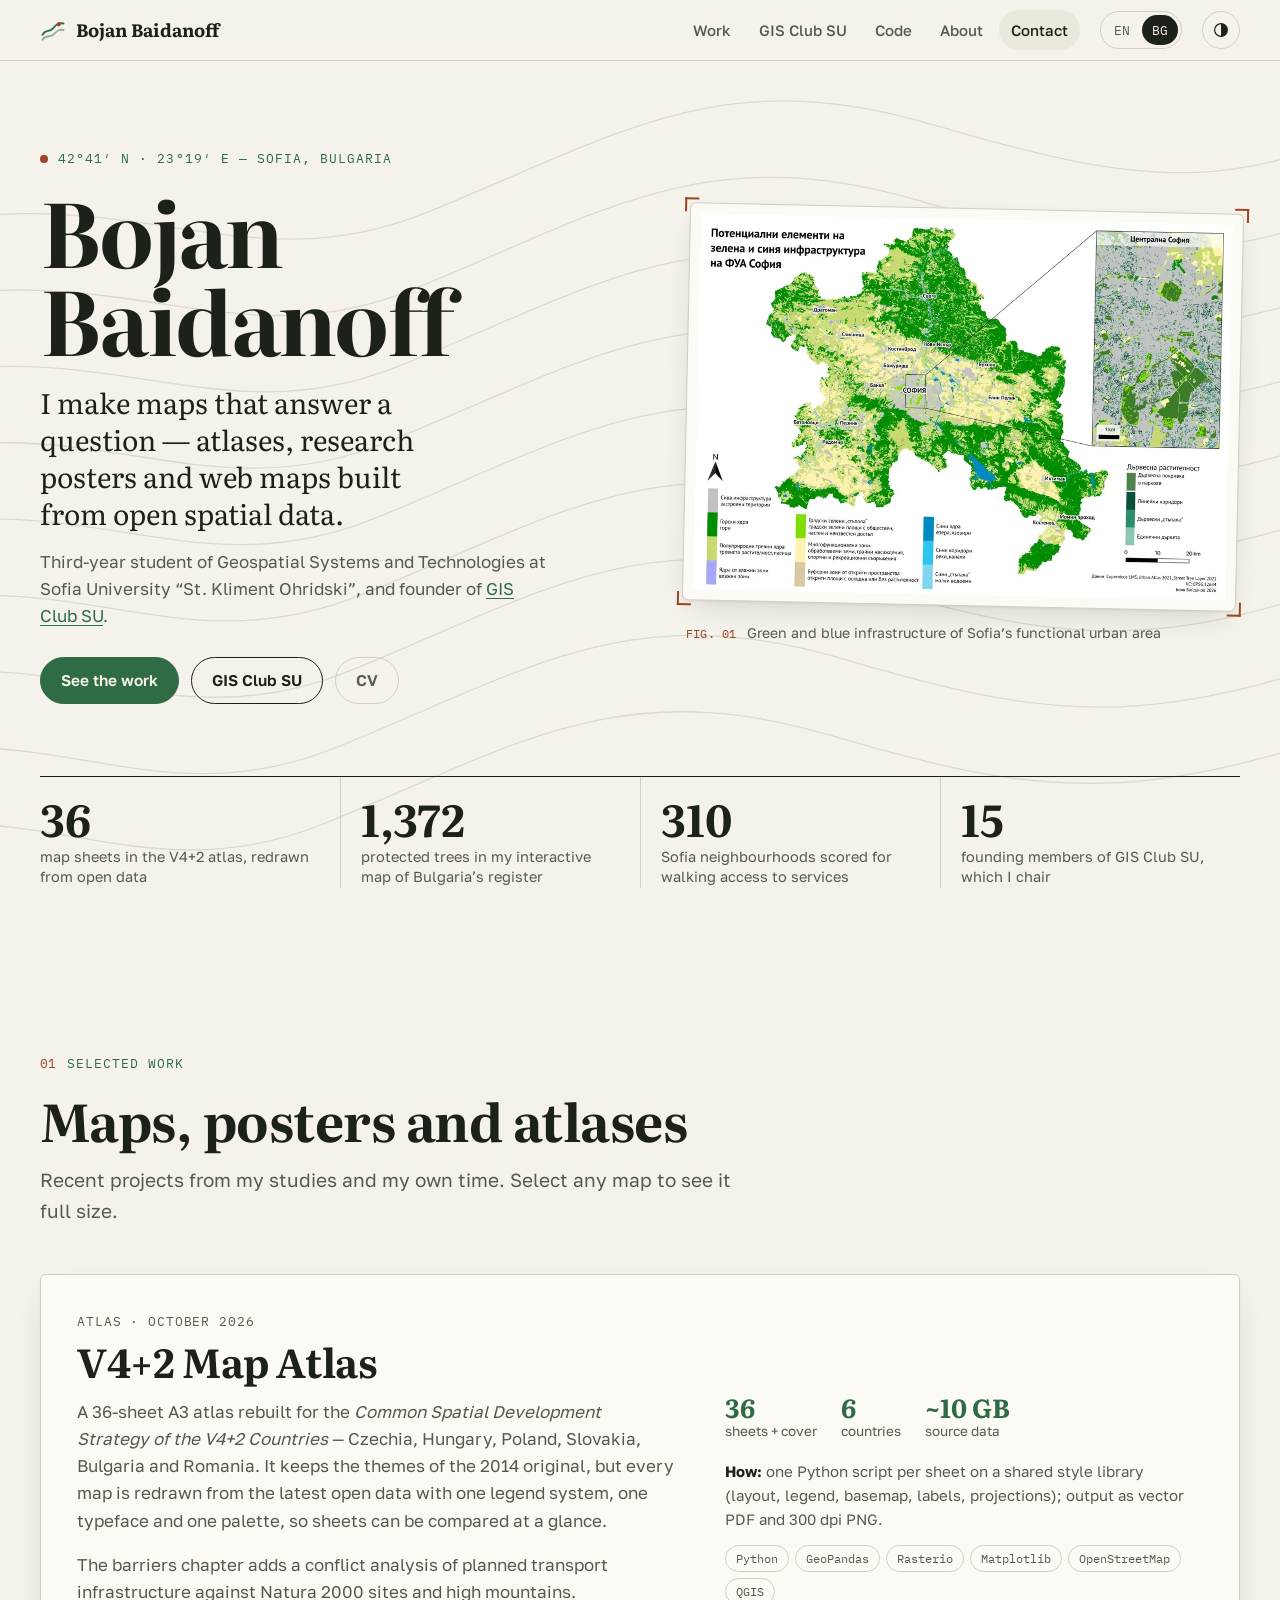
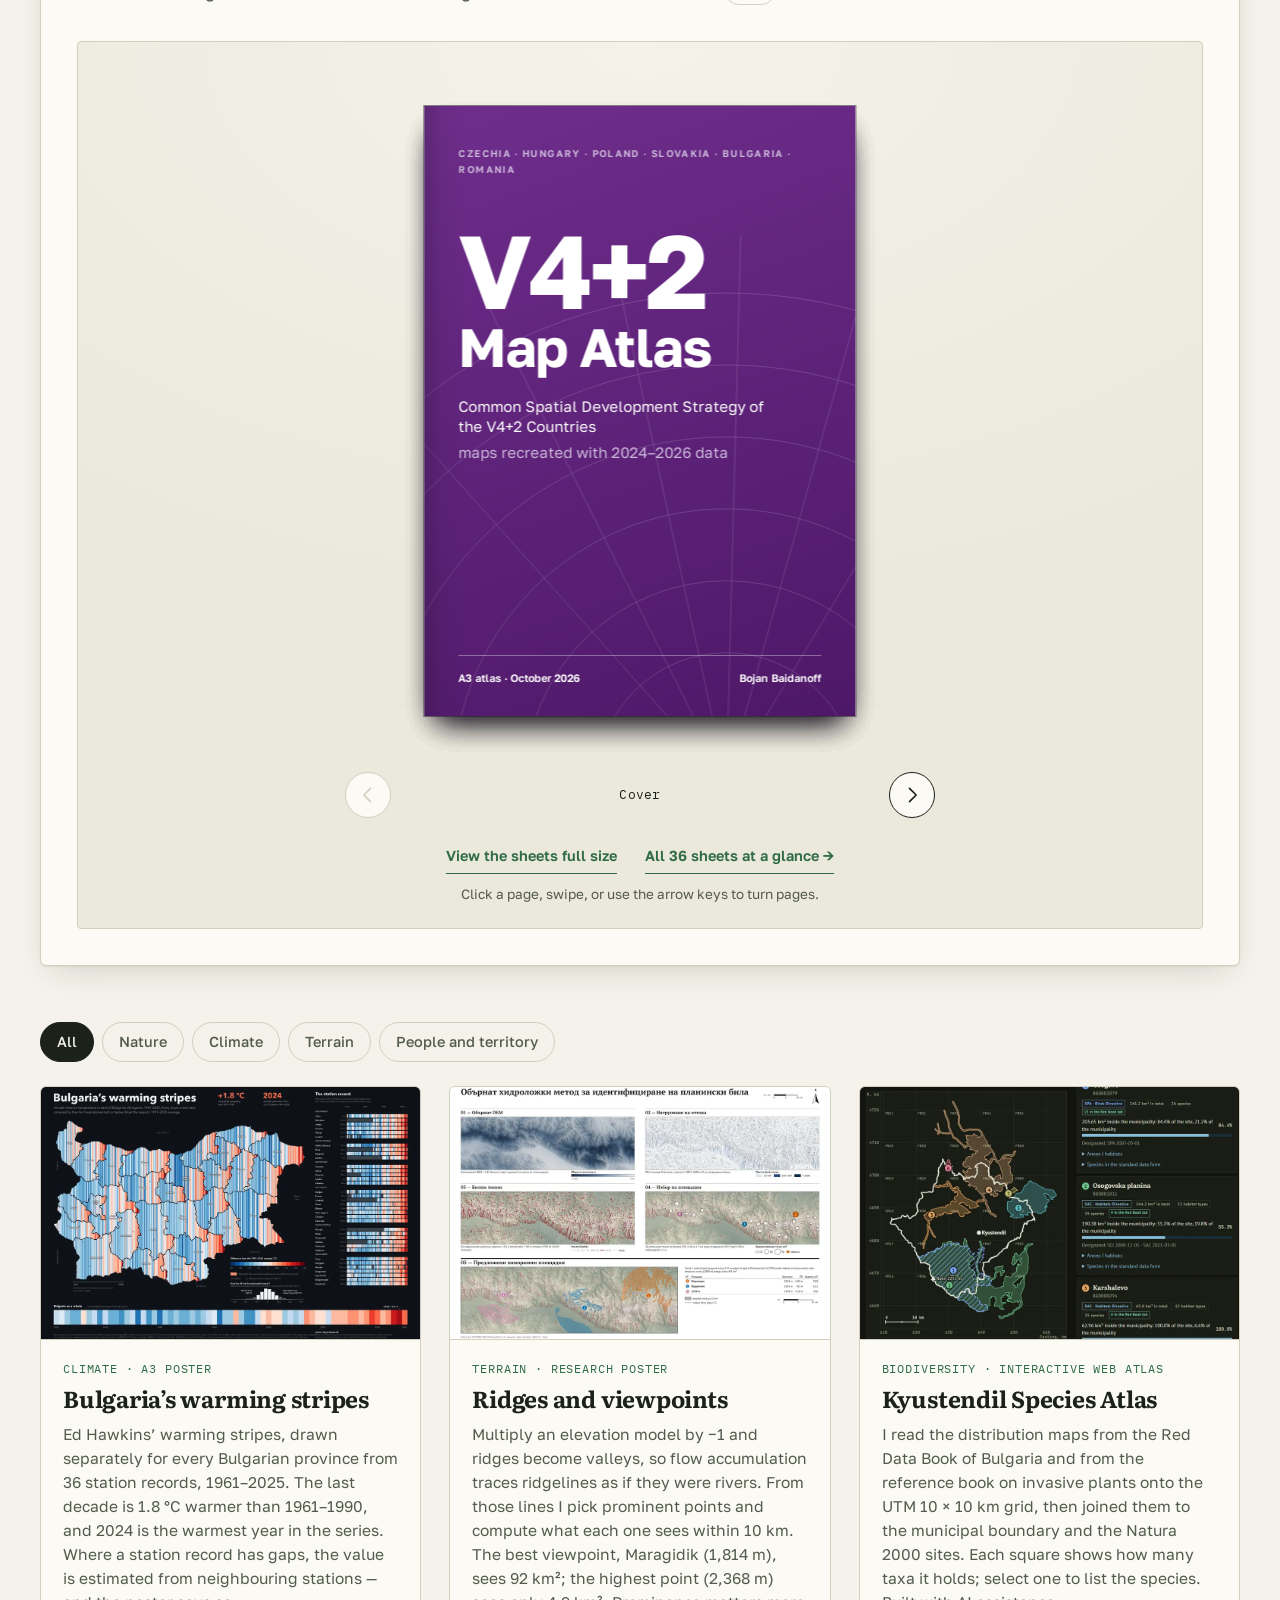
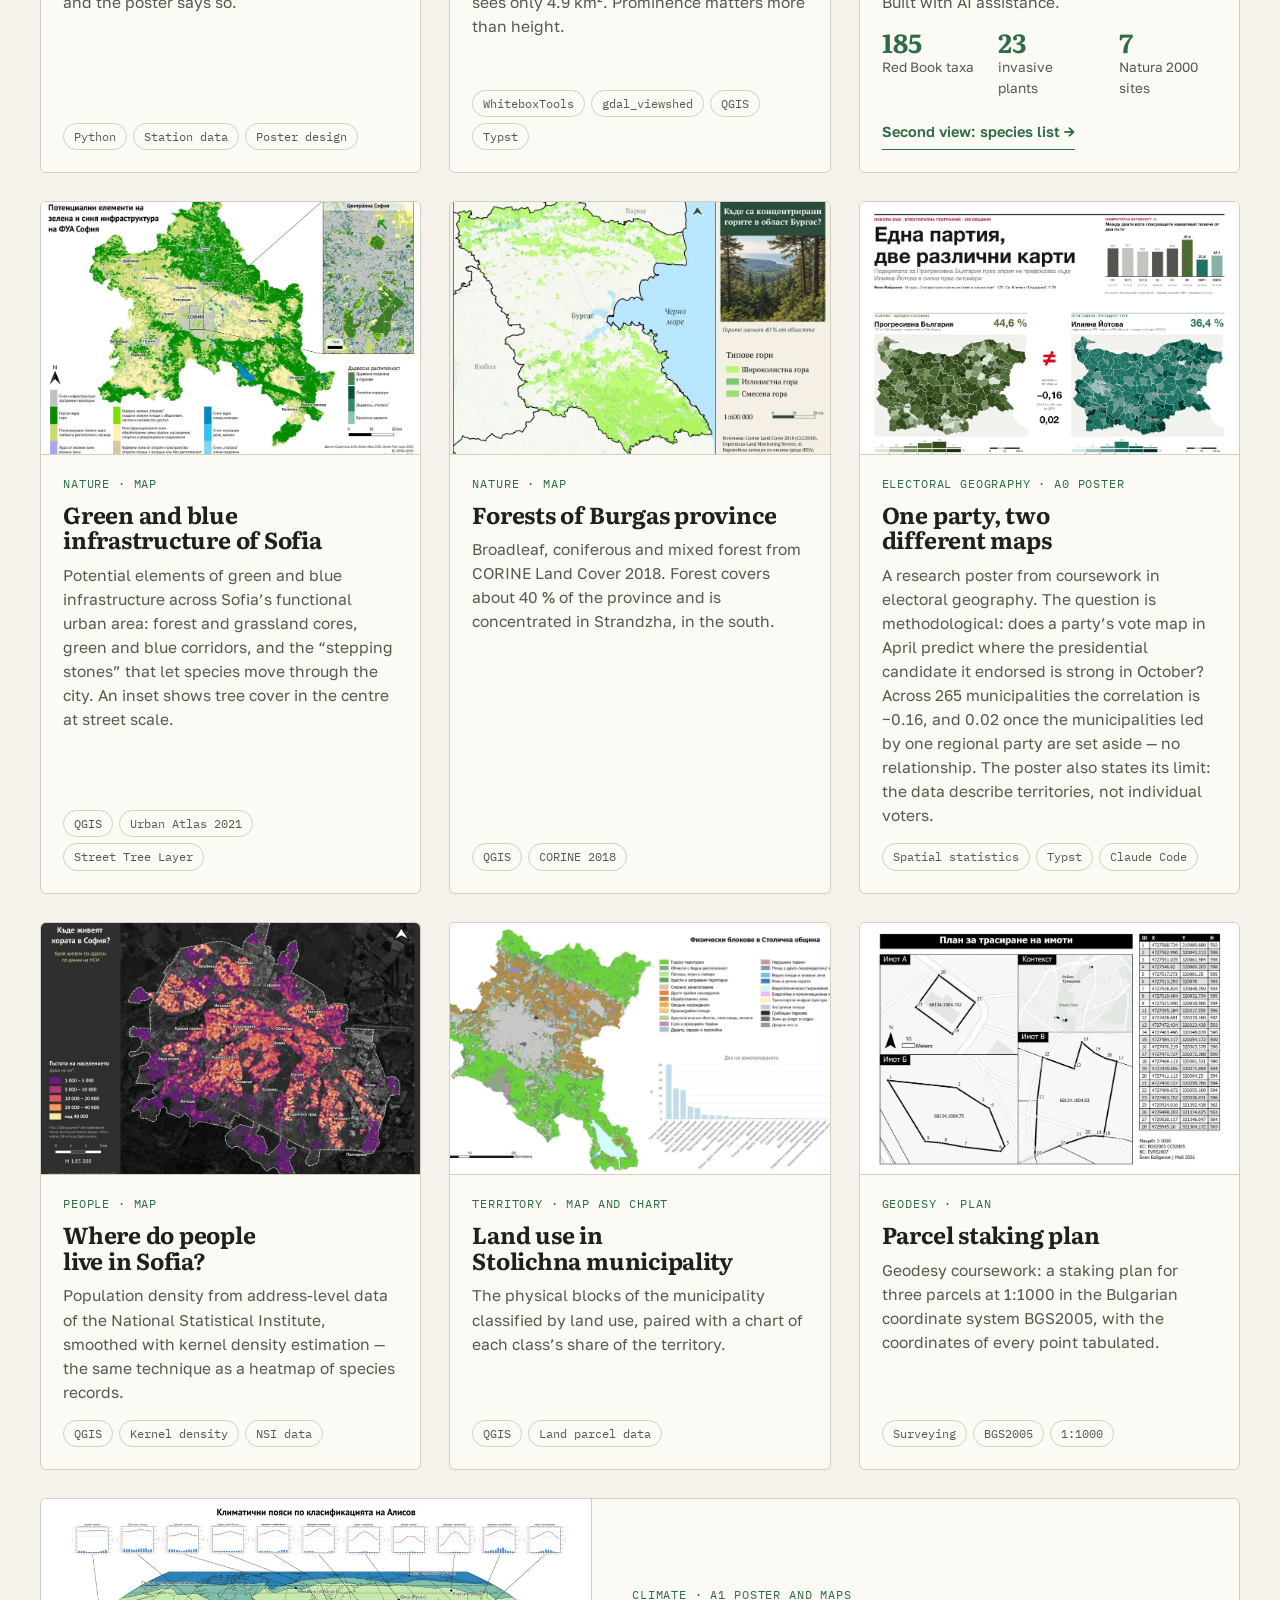
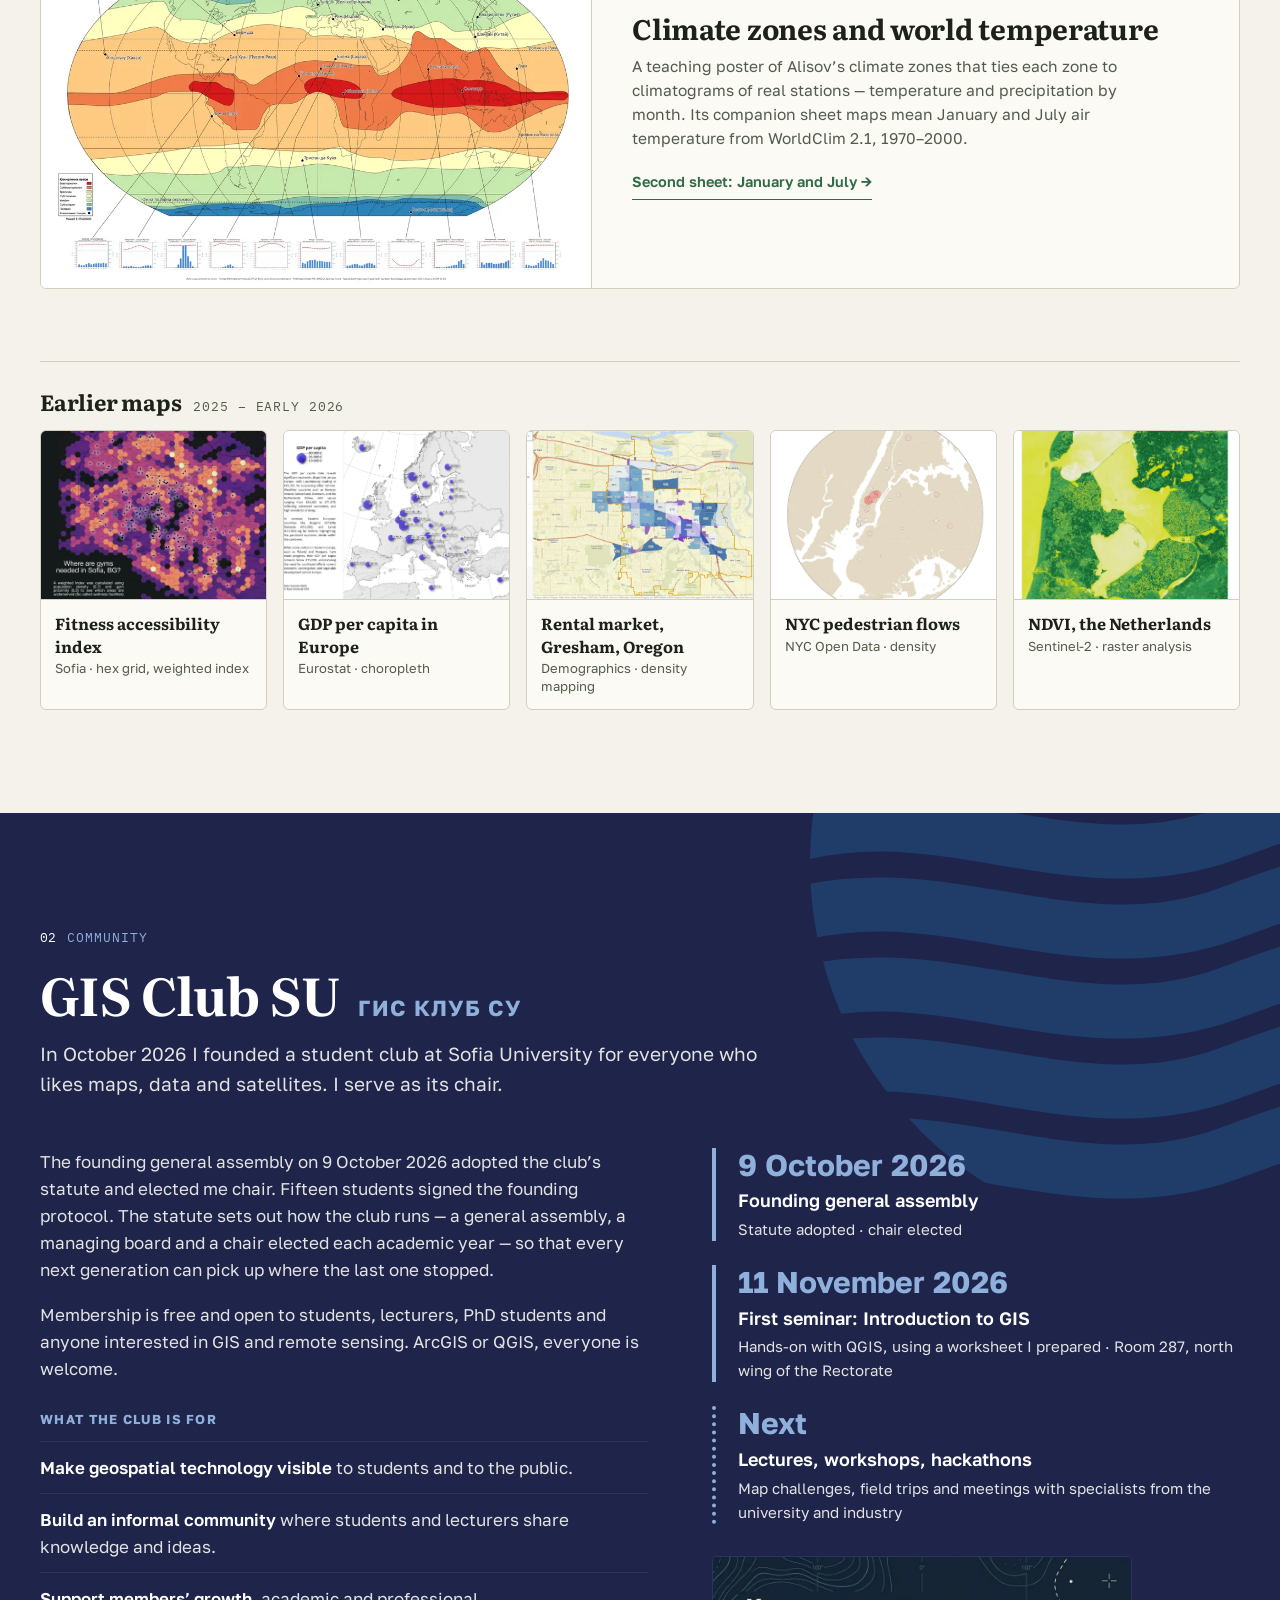
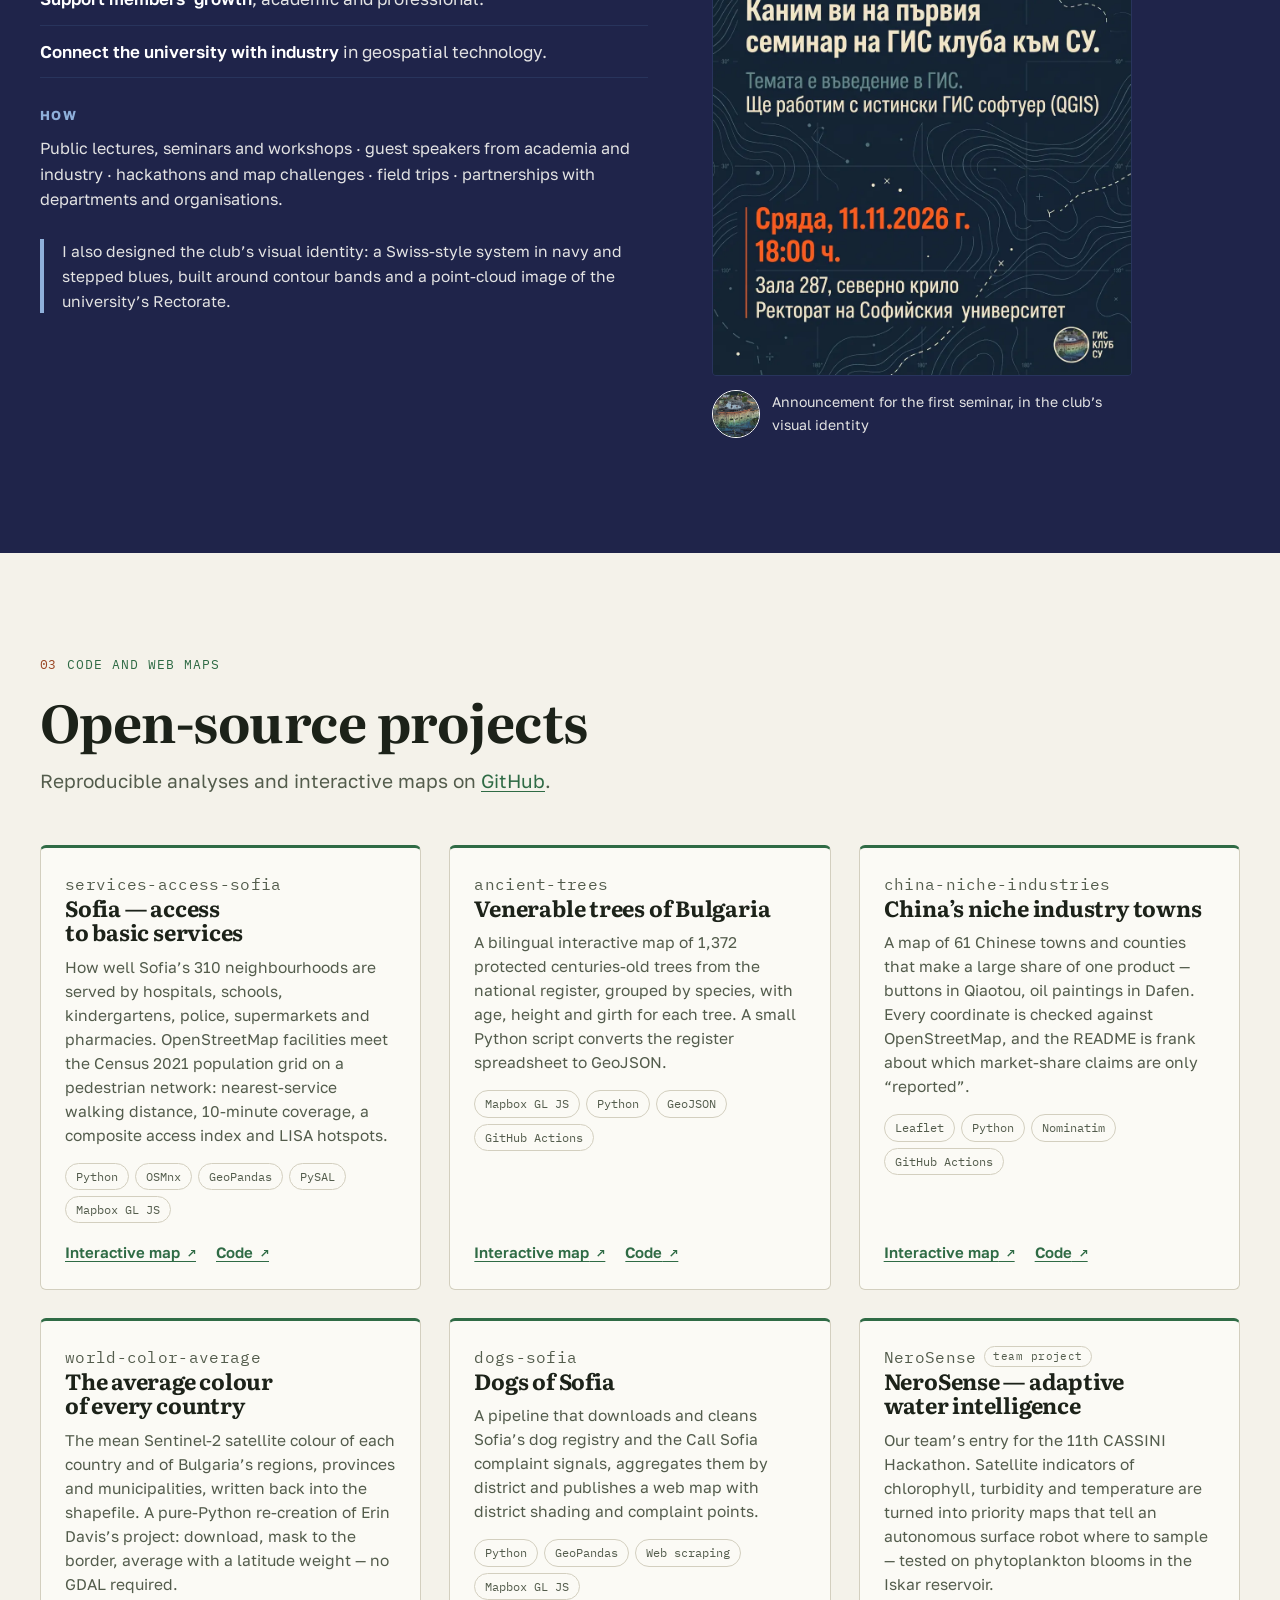
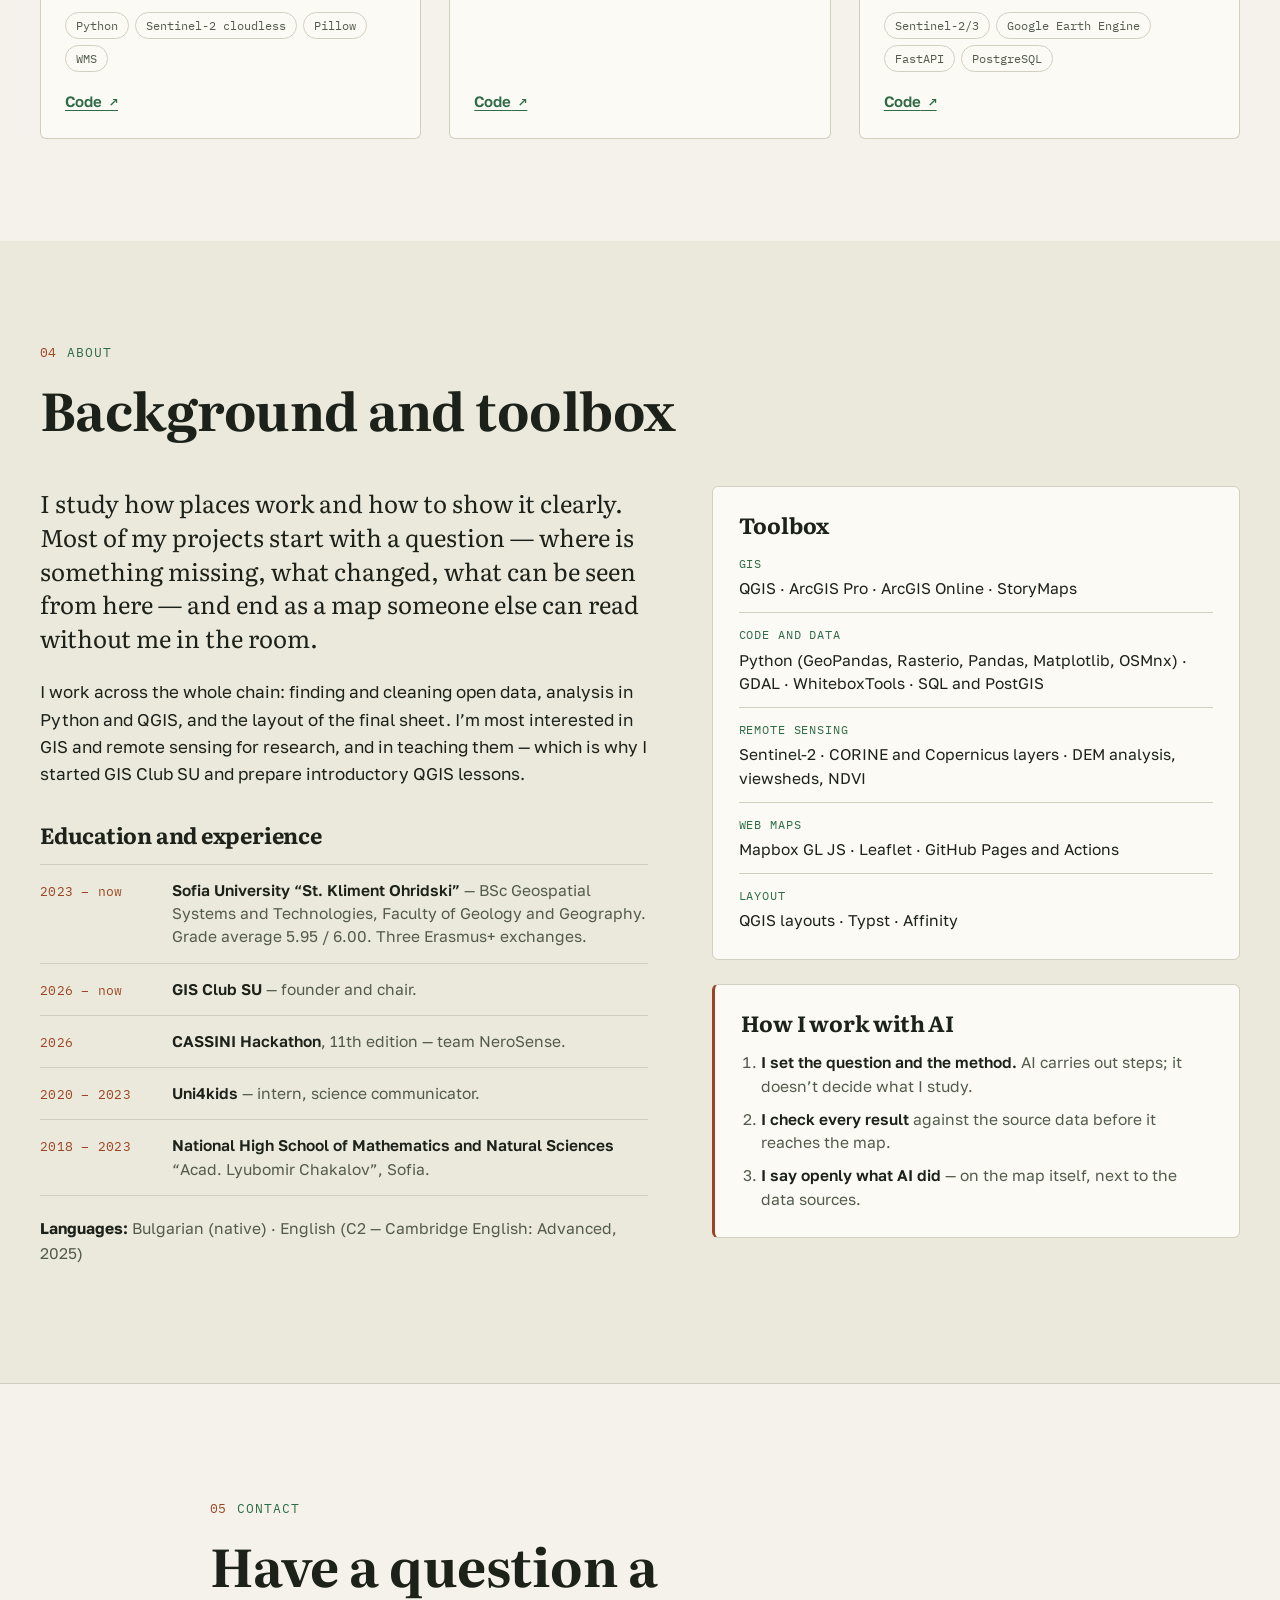
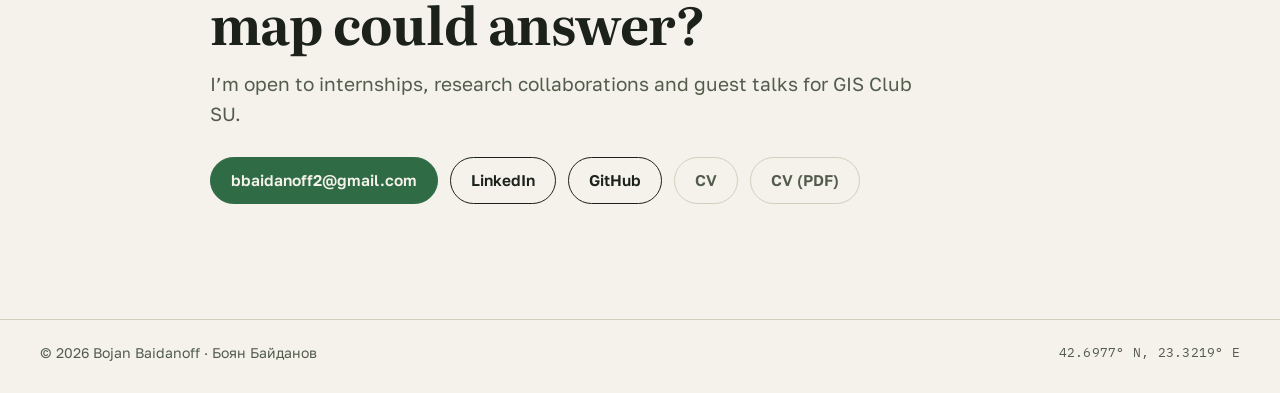
==== bg/index.html @ 4802d94d "Build the site from markdown and add a language toggle All the text of the site and the CV now lives" ====
<!doctype html>
<html lang="bg">
<head>
<meta charset="utf-8">
<meta name="viewport" content="width=device-width, initial-scale=1">
<!-- Generated by build.py from content/bg.md. Edit that file, then run: python3 build.py -->
<title>Bojan Baidanoff — GIS, cartography and spatial analysis</title>
<meta name="description" content="Portfolio of Bojan Baidanoff, Geospatial Systems and Technologies student at Sofia University and founder of GIS Club SU: map atlases, climate and terrain posters, biodiversity web atlases and open-source spatial analysis.">
<meta name="author" content="Bojan Baidanoff">
<link rel="canonical" href="https://bbaid.github.io/bg/">
<link rel="alternate" hreflang="en" href="https://bbaid.github.io/">
<link rel="alternate" hreflang="bg" href="https://bbaid.github.io/bg/">
<meta property="og:type" content="website">
<meta property="og:url" content="https://bbaid.github.io/bg/">
<meta property="og:title" content="Bojan Baidanoff — GIS, cartography and spatial analysis">
<meta property="og:description" content="Map atlases, climate and terrain posters, biodiversity web atlases and open-source spatial analysis. Founder of GIS Club SU at Sofia University.">
<meta property="og:image" content="https://bbaid.github.io/assets/img/og-cover.jpg">
<meta name="twitter:card" content="summary_large_image">
<meta name="theme-color" content="#f4f2ea" media="(prefers-color-scheme: light)">
<meta name="theme-color" content="#141a15" media="(prefers-color-scheme: dark)">
<link rel="icon" href="data:image/svg+xml,%3Csvg xmlns='http://www.w3.org/2000/svg' viewBox='0 0 64 64'%3E%3Crect width='64' height='64' rx='12' fill='%231c2219'/%3E%3Cpath d='M10 44c8-14 14-4 22-14s12-12 22-10' fill='none' stroke='%239fd0a8' stroke-width='4' stroke-linecap='round'/%3E%3Cpath d='M10 54c8-12 16-4 24-12s12-10 20-8' fill='none' stroke='%239fd0a8' stroke-width='4' stroke-linecap='round' opacity='.55'/%3E%3Ccircle cx='44' cy='20' r='5' fill='%23e08a63'/%3E%3C/svg%3E">
<link rel="preconnect" href="https://fonts.googleapis.com">
<link rel="preconnect" href="https://fonts.gstatic.com" crossorigin>
<link href="https://fonts.googleapis.com/css2?family=Golos+Text:wght@400;500;600;700&family=IBM+Plex+Mono:wght@400;500&family=Literata:opsz,wght@7..72,400;7..72,600;7..72,700&display=swap" rel="stylesheet">
<link rel="stylesheet" href="../assets/css/style.css">
<script>
/* Apply a saved theme before first paint. */
try { var t = localStorage.getItem('theme'); if (t === 'light' || t === 'dark') document.documentElement.dataset.theme = t; } catch (e) {}
</script>
</head>
<body>
<a class="skip" href="#main">Skip to content</a>

<header class="site-header" id="top">
  <div class="wrap header-row">
    <a class="brand" href="#top" aria-label="Bojan Baidanoff, back to top">
      <svg class="brand-mark" viewBox="0 0 32 32" aria-hidden="true"><path d="M3 22c5-8 8-2 13-8s7-7 13-6" /><path d="M3 28c5-7 9-2 14-7s7-6 12-5" /><circle cx="23" cy="9" r="2.6" /></svg>
      <span class="brand-name">Bojan Baidanoff</span>
    </a>
    <nav class="nav" aria-label="Sections">
      <a href="#work">Work</a>
      <a href="#club">GIS Club SU</a>
      <a href="#code">Code</a>
      <a href="#about">About</a>
      <a href="#contact">Contact</a>
    </nav>
    <div class="lang" role="group" aria-label="Language" data-lang-toggle><a href="../" lang="en" hreflang="en">EN</a><a href="../bg/" lang="bg" hreflang="bg" aria-current="true">BG</a></div>
    <button class="theme-toggle" type="button" id="themeToggle" aria-label="Switch colour theme">
      <svg viewBox="0 0 24 24" aria-hidden="true"><circle cx="12" cy="12" r="8.5" /><path d="M12 3.5v17a8.5 8.5 0 0 0 0-17z" class="half" /></svg>
    </button>
  </div>
</header>

<main id="main">

<!-- ───────────── Hero ───────────── -->
<section class="hero">
  <svg class="hero-contours" viewBox="0 0 1200 700" preserveAspectRatio="xMidYMid slice" aria-hidden="true">
    <g fill="none" stroke="currentColor" stroke-width="1">
      <path d="M-20 560C120 500 210 600 360 540S590 420 760 470s250 60 470-30"/>
      <path d="M-20 500C130 440 220 540 370 480S600 360 770 410s250 60 460-30"/>
      <path d="M-20 440C140 380 230 480 380 420S610 300 780 350s250 60 450-30"/>
      <path d="M-20 380C150 320 240 420 390 360S620 240 790 290s250 60 440-30"/>
      <path d="M-20 320C160 260 250 360 400 300S630 180 800 230s250 60 430-30"/>
      <path d="M-20 260C170 200 260 300 410 240S640 120 810 170s250 60 420-30"/>
      <path d="M-20 200C180 140 270 240 420 180S650 60 820 110s250 60 410-30"/>
      <path d="M-20 140C190 80 280 180 430 120S660 0 830 50s250 60 400-30"/>
      <path d="M-20 620C110 560 200 660 350 600S580 480 750 530s250 60 480-30"/>
    </g>
  </svg>
  <div class="wrap hero-grid">
    <div class="hero-text">
      <p class="eyebrow"><span class="dot"></span>42°41′ N · 23°19′ E — Sofia, Bulgaria</p>
      <h1>Bojan Baidanoff</h1>
      <p class="hero-lead">I make maps that answer a question — atlases, research posters and web maps built from open spatial data.</p>
      <p class="hero-sub">Third-year student of Geospatial Systems and Technologies at Sofia University “St. Kliment Ohridski”, and founder of <a href="#club">GIS Club SU</a>.</p>
      <div class="cta-row">
        <a class="btn btn-primary" href="#work">See the work</a>
        <a class="btn" href="#club">GIS Club SU</a>
        <a class="btn btn-ghost" href="cv/">CV</a>
      </div>
    </div>
    <figure class="hero-map">
      <button class="frame" type="button" data-lightbox data-group="gbi" data-full="../assets/img/sofia-green-blue.webp" data-caption="Potential elements of green and blue infrastructure in the functional urban area of Sofia, 2026. Data: Copernicus Land Monitoring Service, Urban Atlas 2021, Street Tree Layer 2021.">
        <img src="../assets/img/sofia-green-blue-sm.webp" width="1000" height="707" fetchpriority="high" alt="Map of forest and grassland cores, green corridors and water bodies across the functional urban area of Sofia">
        <span class="tick tl"></span><span class="tick tr"></span><span class="tick bl"></span><span class="tick br"></span>
      </button>
      <figcaption><span class="mono">FIG. 01</span> Green and blue infrastructure of Sofia’s functional urban area</figcaption>
    </figure>
  </div>

  <div class="wrap">
    <dl class="facts">
      <div><dt>36</dt><dd>map sheets in the V4+2 atlas, redrawn from open data</dd></div>
      <div><dt>1,372</dt><dd>protected trees in my interactive map of Bulgaria’s register</dd></div>
      <div><dt>310</dt><dd>Sofia neighbourhoods scored for walking access to services</dd></div>
      <div><dt>15</dt><dd>founding members of GIS Club SU, which I chair</dd></div>
    </dl>
  </div>
</section>

<!-- ───────────── Work ───────────── -->
<section class="section" id="work">
  <div class="wrap">
    <header class="section-head">
      <p class="eyebrow"><span class="mono">01</span> Selected work</p>
      <h2>Maps, posters and atlases</h2>
      <p class="section-lead">Recent projects from my studies and my own time. Select any map to see it full size.</p>
    </header>

    <!-- Featured: V4+2 atlas, as a book with turning pages -->
    <article class="feature reveal" id="atlas">
      <div class="feature-head">
        <div class="feature-body">
          <p class="kicker">Atlas · October 2026</p>
          <h3>V4+2 Map Atlas</h3>
          <p>A 36-sheet A3 atlas rebuilt for the <em>Common Spatial Development Strategy of the V4+2 Countries</em> — Czechia, Hungary, Poland, Slovakia, Bulgaria and Romania. It keeps the themes of the 2014 original, but every map is redrawn from the latest open data with one legend system, one typeface and one palette, so sheets can be compared at a glance.</p>
          <p>The barriers chapter adds a conflict analysis of planned transport infrastructure against Natura 2000 sites and high mountains.</p>
        </div>
        <div class="feature-aside">
          <dl class="mini-facts">
            <div><dt>36</dt><dd>sheets + cover</dd></div>
            <div><dt>6</dt><dd>countries</dd></div>
            <div><dt>~10 GB</dt><dd>source data</dd></div>
          </dl>
          <p class="method"><b>How:</b> one Python script per sheet on a shared style library (layout, legend, basemap, labels, projections); output as vector PDF and 300 dpi PNG.</p>
          <ul class="tags"><li>Python</li><li>GeoPandas</li><li>Rasterio</li><li>Matplotlib</li><li>OpenStreetMap</li><li>QGIS</li></ul>
        </div>
      </div>

      <div class="book-wrap">
        <div class="book" id="atlasBook" tabindex="0" role="group" aria-roledescription="book" aria-label="V4+2 Map Atlas, six selected sheets. Use the left and right arrow keys to turn pages.">
          <ol class="book-pages">
            <li class="page page-cover" data-title="Cover">
              <svg class="cover-art" viewBox="0 0 300 424" preserveAspectRatio="xMidYMid slice" aria-hidden="true">
                <g fill="none" stroke="#fff" stroke-width="0.6">
                  <circle cx="210" cy="470" r="90"/><circle cx="210" cy="470" r="140"/><circle cx="210" cy="470" r="190"/><circle cx="210" cy="470" r="240"/><circle cx="210" cy="470" r="290"/><circle cx="210" cy="470" r="340"/>
                  <path d="M210 470L-40 190M210 470L40 130M210 470L130 100M210 470L220 90M210 470L310 110M210 470L390 170"/>
                </g>
              </svg>
              <p class="cover-kicker">Czechia · Hungary · Poland · Slovakia · Bulgaria · Romania</p>
              <p class="cover-title"><b>V4+2</b> Map Atlas</p>
              <p class="cover-sub">Common Spatial Development Strategy of the V4+2 Countries <span>maps recreated with 2024–2026 data</span></p>
              <p class="cover-foot"><span>A3 atlas · October 2026</span><span>Bojan Baidanoff</span></p>
            </li>
            <li class="page page-text" data-title="Contents">
              <p class="pt-kicker">V4+2 Map Atlas</p>
              <p class="pt-title">Contents</p>
              <dl class="pt-toc">
                <div><dt>Development poles and axes</dt><dd>1</dd></div>
                <div><dt>Transport networks</dt><dd>2–5</dd></div>
                <div><dt>Technical infrastructure</dt><dd>6–8</dd></div>
                <div><dt>Socio-economic conditions</dt><dd>9–12a</dd></div>
                <div><dt>Environmental conditions</dt><dd>13–18</dd></div>
                <div><dt>Barriers of spatial development</dt><dd>19–28</dd></div>
                <div><dt>European context</dt><dd>A3-1–4</dd></div>
              </dl>
              <p class="pt-note">This web edition shows six of the 36 sheets: figures 1, 3, 8, 10, 10a and 21.</p>
            </li>
            <li class="page page-map" data-title="Fig. 1 · Development poles and axes" data-full="../assets/img/atlas/fig01.webp" data-caption="Fig. 1 — Development poles and axes of the V4+2 countries, with the cross-border situations of 2014 re-assessed for 2026.">
              <img src="../assets/img/atlas/fig01.webp" width="1414" height="2000" loading="lazy" alt="Atlas sheet: main and secondary development poles joined by axes across the six countries, with five numbered border situations">
            </li>
            <li class="page page-map" data-title="Fig. 3 · Road network" data-full="../assets/img/atlas/fig03.webp" data-caption="Fig. 3 — Road network of the V4+2 countries: motorways, expressways and other TEN-T roads by status, and cross-border gaps, 2026.">
              <img src="../assets/img/atlas/fig03.webp" width="1414" height="2000" loading="lazy" alt="Atlas sheet: motorways and expressways in dark red by status, with six cross-border gaps marked">
            </li>
            <li class="page page-map" data-title="Fig. 8 · Crude oil pipelines" data-full="../assets/img/atlas/fig08.webp" data-caption="Fig. 8 — Crude oil pipelines of the V4+2 countries and their neighbours: operating, idle, proposed and under construction, 2026.">
              <img src="../assets/img/atlas/fig08.webp" width="1414" height="2000" loading="lazy" alt="Atlas sheet: crude oil pipelines such as Druzhba and Adria drawn in black over a relief base map">
            </li>
            <li class="page page-map" data-title="Fig. 10 · Net migration, Europe" data-full="../assets/img/atlas/fig10.webp" data-caption="Fig. 10 — Net migration in Europe by NUTS 3 regions, per 1 000 inhabitants, 2024.">
              <img src="../assets/img/atlas/fig10.webp" width="1414" height="2000" loading="lazy" alt="Atlas sheet: choropleth of net migration across Europe, blue for emigration and orange for immigration">
            </li>
            <li class="page page-map" data-title="Fig. 10a · Net migration, V4+2" data-full="../assets/img/atlas/fig10a.webp" data-caption="Fig. 10a — Net migration in the V4+2 countries by NUTS 3 region, per 1 000 inhabitants, 2024.">
              <img src="../assets/img/atlas/fig10a.webp" width="1414" height="2000" loading="lazy" alt="Atlas sheet: the same net migration data zoomed to the six countries, with the value printed in each region">
            </li>
            <li class="page page-map" data-title="Fig. 21 · Nature protection vs planned transport" data-full="../assets/img/atlas/fig21.webp" data-caption="Fig. 21 — Nature protection versus planned transport networks in the V4+2 countries.">
              <img src="../assets/img/atlas/fig21.webp" width="1521" height="2151" loading="lazy" alt="Atlas sheet: protected areas in green crossed by planned road and rail corridors">
            </li>
            <li class="page page-text" data-title="About the atlas">
              <p class="pt-kicker">In the full atlas</p>
              <p class="pt-title">30 more sheets</p>
              <p class="pt-body">Railways, waterways and airports; electricity and gas; natural change, GDP and unemployment; biogeographic regions, protected areas, Natura 2000 and land cover; nine barrier sheets and four maps of the European context.</p>
              <p class="pt-kicker pt-gap">Sources</p>
              <p class="pt-small">OpenStreetMap contributors (ODbL) · Eurostat and GISCO (© EuroGeographics) · EEA · Copernicus · European Commission TENtec · Global Energy Monitor (CC BY 4.0) · GIE · ENTSO-E · UNEP-WCMC and IUCN Protected Planet · OurAirports · Natural Earth. Full source notes are in the footnote of each sheet.</p>
              <p class="pt-small">Original strategy: ÚÚR, Brno, 2014.</p>
            </li>
            <li class="page page-cover page-back" data-title="Back cover">
              <svg class="cover-art" viewBox="0 0 300 424" preserveAspectRatio="xMidYMid slice" aria-hidden="true">
                <g fill="none" stroke="#fff" stroke-width="0.6">
                  <circle cx="90" cy="470" r="90"/><circle cx="90" cy="470" r="140"/><circle cx="90" cy="470" r="190"/><circle cx="90" cy="470" r="240"/><circle cx="90" cy="470" r="290"/><circle cx="90" cy="470" r="340"/>
                </g>
              </svg>
              <p class="cover-foot"><span>V4+2 Map Atlas</span><span>October 2026</span></p>
            </li>
          </ol>
        </div>

        <div class="book-bar">
          <button type="button" class="book-btn" data-book-prev aria-label="Previous page" aria-controls="atlasBook">
            <svg viewBox="0 0 24 24" aria-hidden="true"><path d="M15 4l-8 8 8 8"/></svg>
          </button>
          <p class="book-label" data-book-label aria-live="polite">Cover</p>
          <button type="button" class="book-btn" data-book-next aria-label="Next page" aria-controls="atlasBook">
            <svg viewBox="0 0 24 24" aria-hidden="true"><path d="M9 4l8 8-8 8"/></svg>
          </button>
        </div>
        <p class="book-actions">
          <button type="button" class="more" data-book-zoom>View the sheets full size</button>
          <button type="button" class="more" data-lightbox data-group="v4-overview" data-full="../assets/img/v4-atlas-overview.webp" data-caption="All sheets of the V4+2 Map Atlas side by side: transport, technical infrastructure, population, economy, environment and barriers.">All 36 sheets at a glance →</button>
        </p>
        <p class="book-hint">Click a page, swipe, or use the arrow keys to turn pages.</p>
      </div>
    </article>

    <div class="filters" role="group" aria-label="Filter projects by theme">
      <button type="button" class="chip is-active" data-filter="all" aria-pressed="true">All</button>
      <button type="button" class="chip" data-filter="nature" aria-pressed="false">Nature</button>
      <button type="button" class="chip" data-filter="climate" aria-pressed="false">Climate</button>
      <button type="button" class="chip" data-filter="terrain" aria-pressed="false">Terrain</button>
      <button type="button" class="chip" data-filter="people" aria-pressed="false">People and territory</button>
    </div>

    <div class="grid" id="projectGrid">

      <article class="card reveal" data-cat="climate">
        <button class="card-media" type="button" data-label="View map" data-lightbox data-group="stripes" data-full="../assets/img/warming-stripes.webp" data-caption="Bulgaria’s warming stripes: one set of stripes per province, 1961–2025, with the records of 36 stations.">
          <img src="../assets/img/warming-stripes-sm.webp" width="1000" height="707" loading="lazy" alt="Dark poster of Bulgaria where each province is filled with blue-to-red climate stripes">
        </button>
        <div class="card-body">
          <p class="kicker">Climate · A3 poster</p>
          <h3>Bulgaria’s warming stripes</h3>
          <p>Ed Hawkins’ warming stripes, drawn separately for every Bulgarian province from 36 station records, 1961–2025. The last decade is 1.8 °C warmer than 1961–1990, and 2024 is the warmest year in the series. Where a station record has gaps, the value is estimated from neighbouring stations — and the poster says so.</p>
          <ul class="tags"><li>Python</li><li>Station data</li><li>Poster design</li></ul>
        </div>
      </article>

      <article class="card reveal" data-cat="terrain">
        <button class="card-media" type="button" data-label="View map" data-lightbox data-group="ridges" data-full="../assets/img/ridges-viewpoints.webp" data-caption="An inverted hydrological method for identifying mountain ridges, in five steps: inverted DEM, flow accumulation, ridgelines, viewpoint selection and visibility.">
          <img src="../assets/img/ridges-viewpoints-sm.webp" width="1000" height="707" loading="lazy" alt="Five-panel poster showing an inverted elevation model, flow accumulation, ridgelines and viewsheds">
        </button>
        <div class="card-body">
          <p class="kicker">Terrain · Research poster</p>
          <h3>Ridges and viewpoints</h3>
          <p>Multiply an elevation model by −1 and ridges become valleys, so flow accumulation traces ridgelines as if they were rivers. From those lines I pick prominent points and compute what each one sees within 10 km. The best viewpoint, Maragidik (1,814 m), sees 92 km²; the highest point (2,368 m) sees only 4.9 km². Prominence matters more than height.</p>
          <ul class="tags"><li>WhiteboxTools</li><li>gdal_viewshed</li><li>QGIS</li><li>Typst</li></ul>
        </div>
      </article>

      <article class="card reveal" data-cat="nature">
        <button class="card-media" type="button" data-label="View map" data-lightbox data-group="kyustendil" data-full="../assets/img/kyustendil-atlas.webp" data-caption="Kyustendil Species Atlas: Natura 2000 sites over the UTM 10 × 10 km grid, with each site’s overlap with the municipality.">
          <img src="../assets/img/kyustendil-atlas-sm.webp" width="1000" height="832" loading="lazy" alt="Dark web interface with a map of Kyustendil municipality, protected sites and a 10 km grid">
        </button>
        <div class="card-body">
          <p class="kicker">Biodiversity · Interactive web atlas</p>
          <h3>Kyustendil Species Atlas</h3>
          <p>I read the distribution maps from the Red Data Book of Bulgaria and from the reference book on invasive plants onto the UTM 10 × 10 km grid, then joined them to the municipal boundary and the Natura 2000 sites. Each square shows how many taxa it holds; select one to list the species. Built with AI assistance.</p>
          <dl class="mini-facts">
            <div><dt>185</dt><dd>Red Book taxa</dd></div>
            <div><dt>23</dt><dd>invasive plants</dd></div>
            <div><dt>7</dt><dd>Natura 2000 sites</dd></div>
          </dl>
          <button class="more" type="button" data-lightbox data-group="kyustendil" data-full="../assets/img/kyustendil-species.webp" data-caption="Kyustendil Species Atlas: selecting a grid square lists its invasive plants with photos and field notes.">Second view: species list →</button>
        </div>
      </article>

      <article class="card reveal" data-cat="nature">
        <button class="card-media" type="button" data-label="View map" data-lightbox data-group="gbi" data-full="../assets/img/sofia-green-blue.webp" data-caption="Potential elements of green and blue infrastructure in the functional urban area of Sofia, 2026. Data: Copernicus Land Monitoring Service, Urban Atlas 2021, Street Tree Layer 2021.">
          <img src="../assets/img/sofia-green-blue-sm.webp" width="1000" height="707" loading="lazy" alt="Map of forest cores, grassland cores, corridors and water bodies around Sofia, with an inset of the city centre">
        </button>
        <div class="card-body">
          <p class="kicker">Nature · Map</p>
          <h3>Green and blue infrastructure of Sofia</h3>
          <p>Potential elements of green and blue infrastructure across Sofia’s functional urban area: forest and grassland cores, green and blue corridors, and the “stepping stones” that let species move through the city. An inset shows tree cover in the centre at street scale.</p>
          <ul class="tags"><li>QGIS</li><li>Urban Atlas 2021</li><li>Street Tree Layer</li></ul>
        </div>
      </article>

      <article class="card reveal" data-cat="nature">
        <button class="card-media" type="button" data-label="View map" data-lightbox data-group="burgas" data-full="../assets/img/burgas-forests.webp" data-caption="Where are the forests of Burgas province concentrated? Broadleaf, coniferous and mixed forest from CORINE Land Cover 2018.">
          <img src="../assets/img/burgas-forests-sm.webp" width="1000" height="708" loading="lazy" alt="Map of Burgas province with forest cover in shades of green, densest in the south">
        </button>
        <div class="card-body">
          <p class="kicker">Nature · Map</p>
          <h3>Forests of Burgas province</h3>
          <p>Broadleaf, coniferous and mixed forest from CORINE Land Cover 2018. Forest covers about 40 % of the province and is concentrated in Strandzha, in the south.</p>
          <ul class="tags"><li>QGIS</li><li>CORINE 2018</li></ul>
        </div>
      </article>

      <article class="card reveal" data-cat="people">
        <button class="card-media media-top" type="button" data-label="View map" data-lightbox data-group="elections" data-full="../assets/img/elections-2026.webp" data-caption="“One party, two different maps” — A0 research poster on the electoral geography of Bulgaria’s 2026 elections across 265 municipalities.">
          <img src="../assets/img/elections-2026-sm.webp" width="991" height="1400" loading="lazy" alt="Research poster with two choropleth maps of Bulgaria by municipality, a turnout chart and a scatter plot">
        </button>
        <div class="card-body">
          <p class="kicker">Electoral geography · A0 poster</p>
          <h3>One party, two different maps</h3>
          <p>A research poster from coursework in electoral geography. The question is methodological: does a party’s vote map in April predict where the presidential candidate it endorsed is strong in October? Across 265 municipalities the correlation is −0.16, and 0.02 once the municipalities led by one regional party are set aside — no relationship. The poster also states its limit: the data describe territories, not individual voters.</p>
          <ul class="tags"><li>Spatial statistics</li><li>Typst</li><li>Claude Code</li></ul>
        </div>
      </article>

      <article class="card reveal" data-cat="people">
        <button class="card-media" type="button" data-label="View map" data-lightbox data-group="population" data-full="../assets/img/sofia-population.webp" data-caption="Where do people live in Sofia? Population density from address-level NSI data, smoothed with kernel density estimation.">
          <img src="../assets/img/sofia-population-sm.webp" width="1000" height="708" loading="lazy" alt="Dark map of Sofia with population density glowing from purple to orange">
        </button>
        <div class="card-body">
          <p class="kicker">People · Map</p>
          <h3>Where do people live in Sofia?</h3>
          <p>Population density from address-level data of the National Statistical Institute, smoothed with kernel density estimation — the same technique as a heatmap of species records.</p>
          <ul class="tags"><li>QGIS</li><li>Kernel density</li><li>NSI data</li></ul>
        </div>
      </article>

      <article class="card reveal" data-cat="people">
        <button class="card-media" type="button" data-label="View map" data-lightbox data-group="landuse" data-full="../assets/img/stolichna-landuse.webp" data-caption="Physical blocks in Stolichna municipality by land use, with a chart of each class’s share.">
          <img src="../assets/img/stolichna-landuse-sm.webp" width="1000" height="563" loading="lazy" alt="Land-use map of Stolichna municipality next to a bar chart of land-use shares">
        </button>
        <div class="card-body">
          <p class="kicker">Territory · Map and chart</p>
          <h3>Land use in Stolichna municipality</h3>
          <p>The physical blocks of the municipality classified by land use, paired with a chart of each class’s share of the territory.</p>
          <ul class="tags"><li>QGIS</li><li>Land parcel data</li></ul>
        </div>
      </article>

      <article class="card reveal" data-cat="people terrain">
        <button class="card-media" type="button" data-label="View map" data-lightbox data-group="staking" data-full="../assets/img/staking-plan.webp" data-caption="Staking plan for three parcels at 1:1000 in the Bulgarian coordinate system BGS2005, with the coordinate table of every point.">
          <img src="../assets/img/staking-plan-sm.webp" width="1000" height="707" loading="lazy" alt="Black and white survey plan of three parcels with a table of point coordinates">
        </button>
        <div class="card-body">
          <p class="kicker">Geodesy · Plan</p>
          <h3>Parcel staking plan</h3>
          <p>Geodesy coursework: a staking plan for three parcels at 1:1000 in the Bulgarian coordinate system BGS2005, with the coordinates of every point tabulated.</p>
          <ul class="tags"><li>Surveying</li><li>BGS2005</li><li>1:1000</li></ul>
        </div>
      </article>

      <article class="card card-wide reveal" data-cat="climate">
        <button class="card-media" type="button" data-label="View map" data-lightbox data-group="climate" data-full="../assets/img/alisov-climate.webp" data-caption="Climate zones after Alisov’s classification, with climatograms of stations around the world (A1 poster).">
          <img src="../assets/img/alisov-climate-sm.webp" width="1000" height="707" loading="lazy" alt="World map of climate zones in warm and cool bands, surrounded by small station climatograms">
        </button>
        <div class="card-body">
          <p class="kicker">Climate · A1 poster and maps</p>
          <h3>Climate zones and world temperature</h3>
          <p>A teaching poster of Alisov’s climate zones that ties each zone to climatograms of real stations — temperature and precipitation by month. Its companion sheet maps mean January and July air temperature from WorldClim 2.1, 1970–2000.</p>
          <button class="more" type="button" data-lightbox data-group="climate" data-full="../assets/img/world-temperature.webp" data-caption="Mean monthly air temperature in January and July, 1970–2000. Source: WorldClim 2.1.">Second sheet: January and July →</button>
        </div>
      </article>

    </div>

    <!-- Earlier work -->
    <div class="earlier reveal">
      <h3 class="sub-head">Earlier maps <span class="mono">2025 – early 2026</span></h3>
      <div class="strip">
        <button class="tile" type="button" data-lightbox data-group="earlier" data-full="../assets/img/gym-sofia.webp" data-caption="Where are gyms needed in Sofia? A weighted index on a hexagonal grid: population density (0.7) and distance to the nearest gym (0.3). Data: Meta population, OpenStreetMap.">
          <img src="../assets/img/gym-sofia-sm.webp" width="1000" height="1000" loading="lazy" alt="Hexagonal grid map of Sofia in purple and orange showing the need for gyms">
          <span><b>Fitness accessibility index</b>Sofia · hex grid, weighted index</span>
        </button>
        <button class="tile" type="button" data-lightbox data-group="earlier" data-full="../assets/img/gdp-europe.webp" data-caption="GDP per capita across Europe, from Eurostat data.">
          <img src="../assets/img/gdp-europe-sm.webp" width="1000" height="701" loading="lazy" alt="Choropleth map of Europe by GDP per capita">
          <span><b>GDP per capita in Europe</b>Eurostat · choropleth</span>
        </button>
        <button class="tile" type="button" data-lightbox data-group="earlier" data-full="../assets/img/gresham-rentals.webp" data-caption="Rental unit density against age demographics in Gresham, Oregon.">
          <img src="../assets/img/gresham-rentals-sm.webp" width="1000" height="456" loading="lazy" alt="Map of Gresham, Oregon showing rental unit density">
          <span><b>Rental market, Gresham, Oregon</b>Demographics · density mapping</span>
        </button>
        <button class="tile" type="button" data-lightbox data-group="earlier" data-full="../assets/img/nyc-pedestrians.webp" data-caption="High-traffic pedestrian corridors in New York City, from NYC Open Data.">
          <img src="../assets/img/nyc-pedestrians-sm.webp" width="990" height="1400" loading="lazy" alt="Vertical map of Manhattan with pedestrian flow highlighted">
          <span><b>NYC pedestrian flows</b>NYC Open Data · density</span>
        </button>
        <button class="tile" type="button" data-lightbox data-group="earlier" data-full="../assets/img/netherlands-ndvi.webp" data-caption="NDVI from Sentinel-2 imagery over the Netherlands.">
          <img src="../assets/img/netherlands-ndvi-sm.webp" width="990" height="1400" loading="lazy" alt="Satellite-derived vegetation index map of the Netherlands">
          <span><b>NDVI, the Netherlands</b>Sentinel-2 · raster analysis</span>
        </button>
      </div>
    </div>
  </div>
</section>

<!-- ───────────── GIS Club SU ───────────── -->
<section class="club" id="club">
  <svg class="club-relief" viewBox="0 0 760 760" aria-hidden="true">
    <defs><clipPath id="reliefClip"><circle cx="380" cy="380" r="380"/></clipPath></defs>
    <g clip-path="url(#reliefClip)" fill="none" stroke-linecap="butt">
      <path d="M-40 120C120 60 260 170 420 110s260-80 400-10" stroke-width="54"/>
      <path d="M-40 200C120 140 260 250 420 190s260-80 400-10" stroke-width="54"/>
      <path d="M-40 280C120 220 260 330 420 270s260-80 400-10" stroke-width="54"/>
      <path d="M-40 360C120 300 260 410 420 350s260-80 400-10" stroke-width="54"/>
      <path d="M-40 440C120 380 260 490 420 430s260-80 400-10" stroke-width="54"/>
      <path d="M-40 520C120 460 260 570 420 510s260-80 400-10" stroke-width="54"/>
      <path d="M-40 600C120 540 260 650 420 590s260-80 400-10" stroke-width="54"/>
      <path d="M-40 680C120 620 260 730 420 670s260-80 400-10" stroke-width="54"/>
      <path d="M-40 40C120 -20 260 90 420 30s260-80 400-10" stroke-width="54"/>
    </g>
  </svg>
  <div class="wrap club-wrap">
    <header class="section-head">
      <p class="eyebrow"><span class="mono">02</span> Community</p>
      <h2>GIS Club SU <span class="cyr">ГИС клуб СУ</span></h2>
      <p class="section-lead">In October 2026 I founded a student club at Sofia University for everyone who likes maps, data and satellites. I serve as its chair.</p>
    </header>

    <div class="club-grid">
      <div class="club-story reveal">
        <p>The founding general assembly on 9 October 2026 adopted the club’s statute and elected me chair. Fifteen students signed the founding protocol. The statute sets out how the club runs — a general assembly, a managing board and a chair elected each academic year — so that every next generation can pick up where the last one stopped.</p>
        <p>Membership is free and open to students, lecturers, PhD students and anyone interested in GIS and remote sensing. ArcGIS or QGIS, everyone is welcome.</p>

        <h3 class="club-sub">What the club is for</h3>
        <ul class="club-goals">
          <li><b>Make geospatial technology visible</b> to students and to the public.</li>
          <li><b>Build an informal community</b> where students and lecturers share knowledge and ideas.</li>
          <li><b>Support members’ growth</b>, academic and professional.</li>
          <li><b>Connect the university with industry</b> in geospatial technology.</li>
        </ul>

        <h3 class="club-sub">How</h3>
        <p class="club-how">Public lectures, seminars and workshops · guest speakers from academia and industry · hackathons and map challenges · field trips · partnerships with departments and organisations.</p>

        <p class="club-note">I also designed the club’s visual identity: a Swiss-style system in navy and stepped blues, built around contour bands and a point-cloud image of the university’s Rectorate.</p>
      </div>

      <aside class="club-side reveal">
        <ol class="timeline">
          <li>
            <p class="when">9 October 2026</p>
            <p class="what">Founding general assembly</p>
            <p class="where">Statute adopted · chair elected</p>
          </li>
          <li>
            <p class="when">11 November 2026</p>
            <p class="what">First seminar: Introduction to GIS</p>
            <p class="where">Hands-on with QGIS, using a worksheet I prepared · Room 287, north wing of the Rectorate</p>
          </li>
          <li class="next">
            <p class="when">Next</p>
            <p class="what">Lectures, workshops, hackathons</p>
            <p class="where">Map challenges, field trips and meetings with specialists from the university and industry</p>
          </li>
        </ol>
        <figure class="club-post">
          <button class="shot" type="button" data-lightbox data-group="club" data-full="../assets/img/club-seminar.webp" data-caption="Announcement for the first seminar of GIS Club SU, 11 November 2026: “Introduction to GIS — we’ll work with real GIS software (QGIS)”.">
            <img src="../assets/img/club-seminar-sm.webp" width="1000" height="1000" loading="lazy" alt="Navy announcement poster in Bulgarian for the club’s first seminar, with contour lines and the club emblem">
          </button>
          <figcaption>
            <img class="emblem" src="../assets/img/club-emblem-sm.webp" width="574" height="574" loading="lazy" alt="Club emblem: the Rectorate of Sofia University rendered as a coloured point cloud">
            <span>Announcement for the first seminar, in the club’s visual identity</span>
          </figcaption>
        </figure>
      </aside>
    </div>
  </div>
</section>

<!-- ───────────── Code ───────────── -->
<section class="section" id="code">
  <div class="wrap">
    <header class="section-head">
      <p class="eyebrow"><span class="mono">03</span> Code and web maps</p>
      <h2>Open-source projects</h2>
      <p class="section-lead">Reproducible analyses and interactive maps on <a href="https://github.com/bbaid">GitHub</a>.</p>
    </header>

    <div class="repos">
      <article class="repo reveal">
        <p class="repo-name mono">services-access-sofia</p>
        <h3>Sofia — access to basic services</h3>
        <p>How well Sofia’s 310 neighbourhoods are served by hospitals, schools, kindergartens, police, supermarkets and pharmacies. OpenStreetMap facilities meet the Census 2021 population grid on a pedestrian network: nearest-service walking distance, 10-minute coverage, a composite access index and LISA hotspots.</p>
        <ul class="tags"><li>Python</li><li>OSMnx</li><li>GeoPandas</li><li>PySAL</li><li>Mapbox GL JS</li></ul>
        <p class="links"><a href="https://bbaid.github.io/services-access-sofia/">Interactive map</a><a href="https://github.com/bbaid/services-access-sofia">Code</a></p>
      </article>

      <article class="repo reveal">
        <p class="repo-name mono">ancient-trees</p>
        <h3>Venerable trees of Bulgaria</h3>
        <p>A bilingual interactive map of 1,372 protected centuries-old trees from the national register, grouped by species, with age, height and girth for each tree. A small Python script converts the register spreadsheet to GeoJSON.</p>
        <ul class="tags"><li>Mapbox GL JS</li><li>Python</li><li>GeoJSON</li><li>GitHub Actions</li></ul>
        <p class="links"><a href="https://bbaid.github.io/ancient-trees/">Interactive map</a><a href="https://github.com/bbaid/ancient-trees">Code</a></p>
      </article>

      <article class="repo reveal">
        <p class="repo-name mono">china-niche-industries</p>
        <h3>China’s niche industry towns</h3>
        <p>A map of 61 Chinese towns and counties that make a large share of one product — buttons in Qiaotou, oil paintings in Dafen. Every coordinate is checked against OpenStreetMap, and the README is frank about which market-share claims are only “reported”.</p>
        <ul class="tags"><li>Leaflet</li><li>Python</li><li>Nominatim</li><li>GitHub Actions</li></ul>
        <p class="links"><a href="https://bbaid.github.io/china-niche-industries/">Interactive map</a><a href="https://github.com/bbaid/china-niche-industries">Code</a></p>
      </article>

      <article class="repo reveal">
        <p class="repo-name mono">world-color-average</p>
        <h3>The average colour of every country</h3>
        <p>The mean Sentinel-2 satellite colour of each country and of Bulgaria’s regions, provinces and municipalities, written back into the shapefile. A pure-Python re-creation of Erin Davis’s project: download, mask to the border, average with a latitude weight — no GDAL required.</p>
        <ul class="tags"><li>Python</li><li>Sentinel-2 cloudless</li><li>Pillow</li><li>WMS</li></ul>
        <p class="links"><a href="https://github.com/bbaid/world-color-average">Code</a></p>
      </article>

      <article class="repo reveal">
        <p class="repo-name mono">dogs-sofia</p>
        <h3>Dogs of Sofia</h3>
        <p>A pipeline that downloads and cleans Sofia’s dog registry and the Call Sofia complaint signals, aggregates them by district and publishes a web map with district shading and complaint points.</p>
        <ul class="tags"><li>Python</li><li>GeoPandas</li><li>Web scraping</li><li>Mapbox GL JS</li></ul>
        <p class="links"><a href="https://github.com/bbaid/dogs-sofia">Code</a></p>
      </article>

      <article class="repo reveal">
        <p class="repo-name mono">NeroSense <span class="badge">team project</span></p>
        <h3>NeroSense — adaptive water intelligence</h3>
        <p>Our team’s entry for the 11th CASSINI Hackathon. Satellite indicators of chlorophyll, turbidity and temperature are turned into priority maps that tell an autonomous surface robot where to sample — tested on phytoplankton blooms in the Iskar reservoir.</p>
        <ul class="tags"><li>Sentinel-2/3</li><li>Google Earth Engine</li><li>FastAPI</li><li>PostgreSQL</li></ul>
        <p class="links"><a href="https://github.com/nikolayVv/NeroSense">Code</a></p>
      </article>
    </div>
  </div>
</section>

<!-- ───────────── About ───────────── -->
<section class="section section-alt" id="about">
  <div class="wrap">
    <header class="section-head">
      <p class="eyebrow"><span class="mono">04</span> About</p>
      <h2>Background and toolbox</h2>
    </header>

    <div class="about-grid">
      <div class="about-bio reveal">
        <p class="lead-para">I study how places work and how to show it clearly. Most of my projects start with a question — where is something missing, what changed, what can be seen from here — and end as a map someone else can read without me in the room.</p>
        <p>I work across the whole chain: finding and cleaning open data, analysis in Python and QGIS, and the layout of the final sheet. I’m most interested in GIS and remote sensing for research, and in teaching them — which is why I started GIS Club SU and prepare introductory QGIS lessons.</p>

        <h3 class="sub-head">Education and experience</h3>
        <ul class="cv">
          <li>
            <span class="cv-when mono">2023 – now</span>
            <span><b>Sofia University “St. Kliment Ohridski”</b> — BSc Geospatial Systems and Technologies, Faculty of Geology and Geography. Grade average 5.95 / 6.00. Three Erasmus+ exchanges.</span>
          </li>
          <li>
            <span class="cv-when mono">2026 – now</span>
            <span><b>GIS Club SU</b> — founder and chair.</span>
          </li>
          <li>
            <span class="cv-when mono">2026</span>
            <span><b>CASSINI Hackathon</b>, 11th edition — team NeroSense.</span>
          </li>
          <li>
            <span class="cv-when mono">2020 – 2023</span>
            <span><b>Uni4kids</b> — intern, science communicator.</span>
          </li>
          <li>
            <span class="cv-when mono">2018 – 2023</span>
            <span><b>National High School of Mathematics and Natural Sciences</b> “Acad. Lyubomir Chakalov”, Sofia.</span>
          </li>
        </ul>
        <p class="langs"><b>Languages:</b> Bulgarian (native) · English (C2 — Cambridge English: Advanced, 2025)</p>
      </div>

      <div class="about-side reveal">
        <div class="toolbox">
          <h3 class="sub-head">Toolbox</h3>
          <dl>
            <div><dt>GIS</dt><dd>QGIS · ArcGIS Pro · ArcGIS Online · StoryMaps</dd></div>
            <div><dt>Code and data</dt><dd>Python (GeoPandas, Rasterio, Pandas, Matplotlib, OSMnx) · GDAL · WhiteboxTools · SQL and PostGIS</dd></div>
            <div><dt>Remote sensing</dt><dd>Sentinel-2 · CORINE and Copernicus layers · DEM analysis, viewsheds, NDVI</dd></div>
            <div><dt>Web maps</dt><dd>Mapbox GL JS · Leaflet · GitHub Pages and Actions</dd></div>
            <div><dt>Layout</dt><dd>QGIS layouts · Typst · Affinity</dd></div>
          </dl>
        </div>

        <div class="ai-note">
          <h3 class="sub-head">How I work with AI</h3>
          <ol>
            <li><b>I set the question and the method.</b> AI carries out steps; it doesn’t decide what I study.</li>
            <li><b>I check every result</b> against the source data before it reaches the map.</li>
            <li><b>I say openly what AI did</b> — on the map itself, next to the data sources.</li>
          </ol>
        </div>
      </div>
    </div>
  </div>
</section>

<!-- ───────────── Contact ───────────── -->
<section class="contact" id="contact">
  <div class="wrap contact-wrap">
    <p class="eyebrow"><span class="mono">05</span> Contact</p>
    <h2>Have a question a map could answer?</h2>
    <p class="section-lead">I’m open to internships, research collaborations and guest talks for GIS Club SU.</p>
    <div class="cta-row">
      <a class="btn btn-primary" href="mailto:bbaidanoff2@gmail.com">bbaidanoff2@gmail.com</a>
      <a class="btn" href="https://www.linkedin.com/in/bbaidanoff/">LinkedIn</a>
      <a class="btn" href="https://github.com/bbaid">GitHub</a>
      <a class="btn btn-ghost" href="cv/">CV</a>
      <a class="btn btn-ghost" href="../CV_Bojan_GIS_BG.pdf">CV (PDF)</a>
    </div>
  </div>
</section>

</main>

<footer class="site-footer">
  <div class="wrap footer-row">
    <p>© 2026 Bojan Baidanoff · Боян Байданов</p>
    <p class="mono">42.6977° N, 23.3219° E</p>
  </div>
</footer>

<!-- Lightbox -->
<dialog class="lightbox" id="lightbox" aria-label="Map viewer">
  <div class="lb-bar">
    <p class="lb-count mono" id="lbCount"></p>
    <button type="button" class="lb-btn" id="lbClose" aria-label="Close">
      <svg viewBox="0 0 24 24" aria-hidden="true"><path d="M5 5l14 14M19 5L5 19"/></svg>
    </button>
  </div>
  <div class="lb-stage">
    <button type="button" class="lb-btn lb-nav" id="lbPrev" aria-label="Previous image">
      <svg viewBox="0 0 24 24" aria-hidden="true"><path d="M15 4l-8 8 8 8"/></svg>
    </button>
    <img id="lbImg" alt="">
    <button type="button" class="lb-btn lb-nav" id="lbNext" aria-label="Next image">
      <svg viewBox="0 0 24 24" aria-hidden="true"><path d="M9 4l8 8-8 8"/></svg>
    </button>
  </div>
  <p class="lb-caption" id="lbCaption"></p>
</dialog>

<script src="../assets/js/main.js" defer></script>
</body>
</html>
---- assets/css/style.css ----
/* ─────────────────────────────────────────────────────────
   Bojan Baidanoff — portfolio
   Cartographic editorial: paper tones, serif display,
   mono coordinates. Light and dark themes.
   ───────────────────────────────────────────────────────── */

:root {
  --paper: #f4f2ea;
  --paper-2: #ebe8dc;
  --surface: #fbfaf5;
  --ink: #1c2219;
  --muted: #535c4c;
  --line: #d3cfbf;
  --accent: #2f6b45;
  --accent-ink: #f4f2ea;
  --rust: #9a4523;
  --shadow: 0 1px 2px rgb(28 34 25 / 6%), 0 12px 32px -12px rgb(28 34 25 / 18%);
  --header-bg: rgb(244 242 234 / 82%);

  /* GIS Club SU palette (constant in both themes) */
  --club-navy: #1f244a;
  --club-900: #28345c;
  --club-700: #224e80;
  --club-300: #8fb0db;
  --club-mist: #e3e3e3;

  --serif: "Literata", Georgia, "Times New Roman", serif;
  --sans: "Golos Text", system-ui, -apple-system, "Segoe UI", Roboto, sans-serif;
  --mono: "IBM Plex Mono", ui-monospace, "SFMono-Regular", Menlo, monospace;

  --wrap: 1200px;
  --gutter: clamp(16px, 4vw, 40px);
  --radius: 6px;
  color-scheme: light;
}

@media (prefers-color-scheme: dark) {
  :root:not([data-theme="light"]) {
    --paper: #141a15;
    --paper-2: #19211a;
    --surface: #1d261e;
    --ink: #eef0e6;
    --muted: #a9b5a1;
    --line: #2f3b30;
    --accent: #9fd0a8;
    --accent-ink: #14201a;
    --rust: #e89a74;
    --shadow: 0 1px 2px rgb(0 0 0 / 30%), 0 12px 32px -12px rgb(0 0 0 / 60%);
    --header-bg: rgb(20 26 21 / 82%);
    color-scheme: dark;
  }
}
:root[data-theme="dark"] {
  --paper: #141a15;
  --paper-2: #19211a;
  --surface: #1d261e;
  --ink: #eef0e6;
  --muted: #a9b5a1;
  --line: #2f3b30;
  --accent: #9fd0a8;
  --accent-ink: #14201a;
  --rust: #e89a74;
  --shadow: 0 1px 2px rgb(0 0 0 / 30%), 0 12px 32px -12px rgb(0 0 0 / 60%);
  --header-bg: rgb(20 26 21 / 82%);
  color-scheme: dark;
}

/* ── Base ── */
*, *::before, *::after { box-sizing: border-box; }
html { scroll-behavior: smooth; scroll-padding-top: 76px; -webkit-text-size-adjust: 100%; }
body {
  margin: 0;
  background: var(--paper);
  color: var(--ink);
  font-family: var(--sans);
  font-size: 17px;
  line-height: 1.6;
  -webkit-font-smoothing: antialiased;
  overflow-x: hidden;
}
img { display: block; max-width: 100%; height: auto; }
a { color: var(--accent); text-underline-offset: 3px; text-decoration-thickness: 1px; }
a:hover { text-decoration-thickness: 2px; }
p { margin: 0 0 1em; }
h1, h2, h3 { font-family: var(--serif); font-weight: 700; line-height: 1.12; margin: 0; letter-spacing: -0.01em; text-wrap: balance; }
button { font: inherit; color: inherit; }
:focus-visible { outline: 2px solid var(--accent); outline-offset: 3px; border-radius: 3px; }
.mono { font-family: var(--mono); font-weight: 400; letter-spacing: 0.02em; }
.wrap { width: 100%; max-width: calc(var(--wrap) + 2 * var(--gutter)); margin: 0 auto; padding: 0 var(--gutter); }

.skip { position: absolute; left: -999px; top: 8px; background: var(--ink); color: var(--paper); padding: 8px 14px; border-radius: 4px; z-index: 100; }
.skip:focus { left: 8px; }

/* ── Header ── */
.site-header {
  position: sticky; top: 0; z-index: 50;
  background: var(--header-bg);
  backdrop-filter: saturate(1.4) blur(12px);
  -webkit-backdrop-filter: saturate(1.4) blur(12px);
  border-bottom: 1px solid var(--line);
}
.header-row { display: flex; align-items: center; gap: 20px; min-height: 60px; }
.brand { display: inline-flex; align-items: center; gap: 10px; color: var(--ink); text-decoration: none; font-family: var(--serif); font-weight: 700; font-size: 18px; white-space: nowrap; }
.brand-mark { width: 26px; height: 26px; flex: none; }
.brand-mark path { fill: none; stroke: var(--accent); stroke-width: 2.2; stroke-linecap: round; }
.brand-mark path:nth-child(2) { opacity: 0.5; }
.brand-mark circle { fill: var(--rust); }
.nav { display: flex; gap: 4px; margin-left: auto; overflow-x: auto; scrollbar-width: none; }
.nav::-webkit-scrollbar { display: none; }
.nav a { color: var(--muted); text-decoration: none; font-size: 15px; font-weight: 500; padding: 8px 12px; border-radius: 999px; white-space: nowrap; transition: color 0.15s, background 0.15s; }
.nav a:hover, .nav a.is-current { color: var(--ink); background: var(--paper-2); }
.lang { flex: none; display: inline-flex; gap: 2px; padding: 3px; border: 1px solid var(--line); border-radius: 999px; }
.lang a { display: grid; place-items: center; min-width: 36px; height: 30px; padding: 0 9px; border-radius: 999px; font-family: var(--mono); font-size: 12.5px; letter-spacing: 0.04em; color: var(--muted); text-decoration: none; transition: color 0.15s, background 0.15s; }
.lang a:hover { color: var(--ink); background: var(--paper-2); }
.lang a[aria-current="true"] { background: var(--ink); color: var(--paper); }
.theme-toggle { flex: none; width: 38px; height: 38px; display: grid; place-items: center; background: none; border: 1px solid var(--line); border-radius: 50%; cursor: pointer; }
.theme-toggle svg { width: 18px; height: 18px; }
.theme-toggle circle { fill: none; stroke: var(--ink); stroke-width: 1.6; }
.theme-toggle .half { fill: var(--ink); }
.theme-toggle:hover { background: var(--paper-2); }

/* ── Shared bits ── */
.eyebrow { font-family: var(--mono); font-size: 13px; letter-spacing: 0.08em; text-transform: uppercase; color: var(--accent); margin: 0 0 16px; display: flex; align-items: center; gap: 10px; }
.eyebrow .mono { color: var(--rust); }
.eyebrow .dot { width: 8px; height: 8px; border-radius: 50%; background: var(--rust); flex: none; }
.kicker { font-family: var(--mono); font-size: 12.5px; letter-spacing: 0.07em; text-transform: uppercase; color: var(--accent); margin: 0 0 8px; }

.btn {
  display: inline-flex; align-items: center; justify-content: center;
  min-height: 46px; padding: 10px 20px;
  border: 1px solid var(--ink); border-radius: 999px;
  color: var(--ink); background: transparent;
  font-weight: 600; font-size: 15.5px; text-decoration: none;
  transition: transform 0.15s, background 0.15s, color 0.15s;
}
.btn:hover { background: var(--ink); color: var(--paper); transform: translateY(-1px); }
.btn-primary { background: var(--accent); border-color: var(--accent); color: var(--accent-ink); }
.btn-primary:hover { background: var(--ink); border-color: var(--ink); color: var(--paper); }
.btn-ghost { border-color: var(--line); color: var(--muted); }
.cta-row { display: flex; flex-wrap: wrap; gap: 12px; }

.tags { list-style: none; display: flex; flex-wrap: wrap; gap: 6px; margin: 14px 0 0; padding: 0; }
.tags li { font-family: var(--mono); font-size: 12px; color: var(--muted); border: 1px solid var(--line); border-radius: 999px; padding: 3px 10px; white-space: nowrap; }

.mini-facts { display: grid; grid-template-columns: repeat(3, minmax(0, auto)); justify-content: start; gap: 8px 24px; margin: 14px 0 0; }
.mini-facts div { display: flex; flex-direction: column; }
.mini-facts dt { font-family: var(--serif); font-weight: 700; font-size: 26px; line-height: 1.1; color: var(--accent); }
.mini-facts dd { margin: 0; font-size: 13.5px; color: var(--muted); }

/* ── Hero ── */
.hero { position: relative; padding: clamp(40px, 7vw, 88px) 0 clamp(36px, 5vw, 64px); overflow: hidden; }
.hero-contours { position: absolute; inset: 0; width: 100%; height: 100%; color: var(--line); opacity: 0.7; pointer-events: none; }
.hero-grid { position: relative; display: grid; grid-template-columns: minmax(0, 1.05fr) minmax(0, 1fr); gap: clamp(28px, 5vw, 64px); align-items: center; }
.hero h1 { font-size: clamp(44px, 7.2vw, 88px); line-height: 1; letter-spacing: -0.025em; margin-bottom: 22px; }
.hero-lead { font-family: var(--serif); font-size: clamp(21px, 2.4vw, 28px); line-height: 1.32; margin-bottom: 16px; max-width: 26ch; text-wrap: balance; }
.hero-sub { color: var(--muted); max-width: 46ch; margin-bottom: 28px; }

.hero-map { margin: 0; }
.frame { position: relative; display: block; width: 100%; padding: 10px; background: var(--surface); border: 1px solid var(--line); border-radius: var(--radius); box-shadow: var(--shadow); cursor: zoom-in; transform: rotate(1.2deg); transition: transform 0.35s cubic-bezier(.2,.7,.2,1); }
.frame:hover { transform: rotate(0deg) scale(1.01); }
.frame img { width: 100%; border-radius: 2px; background: #fff; }
.tick { position: absolute; width: 14px; height: 14px; border: 0 solid var(--rust); }
.tick.tl { top: -6px; left: -6px; border-top-width: 2px; border-left-width: 2px; }
.tick.tr { top: -6px; right: -6px; border-top-width: 2px; border-right-width: 2px; }
.tick.bl { bottom: -6px; left: -6px; border-bottom-width: 2px; border-left-width: 2px; }
.tick.br { bottom: -6px; right: -6px; border-bottom-width: 2px; border-right-width: 2px; }
.hero-map figcaption { margin-top: 16px; font-size: 14px; color: var(--muted); display: flex; gap: 10px; align-items: baseline; }
.hero-map figcaption .mono { color: var(--rust); font-size: 12px; flex: none; }

.facts { position: relative; display: grid; grid-template-columns: repeat(4, minmax(0, 1fr)); gap: 0; margin: clamp(40px, 6vw, 72px) 0 0; border-top: 1px solid var(--ink); }
.facts div { padding: 18px 20px 0 0; }
.facts div + div { padding-left: 20px; border-left: 1px solid var(--line); }
.facts dt { font-family: var(--serif); font-weight: 700; font-size: clamp(30px, 3.6vw, 44px); line-height: 1.05; }
.facts dd { margin: 6px 0 0; font-size: 14.5px; line-height: 1.4; color: var(--muted); }

/* ── Sections ── */
.section { padding: clamp(56px, 8vw, 104px) 0; }
.section-alt { background: var(--paper-2); }
.section-head { max-width: 760px; margin-bottom: clamp(28px, 4vw, 48px); }
.section-head h2, .contact h2 { font-size: clamp(32px, 4.4vw, 52px); }
.section-lead { margin: 16px 0 0; font-size: 19px; color: var(--muted); max-width: 60ch; }
.sub-head { font-size: 22px; margin: 0 0 16px; display: flex; flex-wrap: wrap; align-items: baseline; gap: 12px; }
.sub-head .mono { font-size: 12.5px; color: var(--muted); text-transform: uppercase; letter-spacing: 0.07em; }

/* ── Featured project ── */
.feature { padding: clamp(18px, 3vw, 36px); background: var(--surface); border: 1px solid var(--line); border-radius: var(--radius); box-shadow: var(--shadow); }
.feature-head { display: grid; grid-template-columns: minmax(0, 1.25fr) minmax(0, 1fr); gap: clamp(20px, 4vw, 56px); align-items: end; }
.shot { display: block; width: 100%; padding: 0; border: 1px solid var(--line); border-radius: 4px; background: #fff; overflow: hidden; cursor: zoom-in; }
.shot img { width: 100%; transition: transform 0.5s cubic-bezier(.2,.7,.2,1); }
.shot:hover img { transform: scale(1.03); }
.feature-body h3 { font-size: clamp(28px, 3.2vw, 40px); margin-bottom: 14px; }
.feature-body p { color: var(--muted); }
.feature-body p:last-child { margin-bottom: 0; }
.feature-aside .mini-facts { margin-top: 0; }
.feature-aside .method { font-size: 15px; color: var(--muted); margin: 16px 0 0; }
.feature-aside .method b { color: var(--ink); }

/* ── Atlas book ──
   Pages are leaves hinged on the spine. A leaf carries one page on its
   front and one on its back; turning it rotates it 180° about the spine.
   On narrow screens each page is its own leaf and the book shows one page. */
.book-wrap {
  --atlas: #6f2e8c;
  --atlas-deep: #4e1868;
  --atlas-tint: #cdb8dc;
  --atlas-ink: #2a2236;
  margin-top: clamp(22px, 3vw, 36px);
  padding: clamp(40px, 6vw, 64px) 12px 22px;
  background: radial-gradient(120% 90% at 50% 0%, var(--paper) 0%, var(--paper-2) 70%);
  border: 1px solid var(--line);
  border-radius: 4px;
  overflow: clip;
}
.book {
  --pw: min(calc((100vw - 2 * var(--gutter) - 110px) / 2), 500px, calc((100dvh - 290px) / 1.4142));
  --u: calc(var(--pw) / 100);
  --turn: 0.9s;
  position: relative;
  width: calc(var(--pw) * 2);
  height: calc(var(--pw) * 1.4142);
  margin: 0 auto;
  transition: transform var(--turn) cubic-bezier(0.645, 0.045, 0.355, 1);
  touch-action: pan-y;
  -webkit-user-select: none; user-select: none;
  -webkit-tap-highlight-color: transparent;
}
.book[data-mode="single"] { --pw: min(calc(100vw - 2 * var(--gutter) - 28px), 460px, calc((100dvh - 270px) / 1.4142)); width: var(--pw); }
.book[data-mode="spread"][data-state="front"] { transform: translateX(-25%); }
.book[data-mode="spread"][data-state="back"] { transform: translateX(25%); }
.book:focus-visible { outline-offset: 10px; }
.book-stage { position: absolute; inset: 0; perspective: 3000px; cursor: pointer; }

.leaf {
  position: absolute; top: 0; left: 50%; width: 50%; height: 100%;
  transform-origin: left center;
  transform-style: preserve-3d;
  transition: transform var(--turn) cubic-bezier(0.645, 0.045, 0.355, 1);
}
.book[data-mode="single"] .leaf { left: 0; width: 100%; }
.leaf.is-flipped { transform: rotateY(-180deg); }
@media (hover: hover) {
  .book[data-mode="spread"] .leaf.is-next:not(.is-turning):hover { transform: rotateY(-9deg); }
  .book[data-mode="spread"] .leaf.is-prev:not(.is-turning):hover { transform: rotateY(-171deg); }
}

.face {
  position: absolute; inset: 0; margin: 0; overflow: hidden;
  background: #fff; color: var(--atlas-ink);
  backface-visibility: hidden; -webkit-backface-visibility: hidden;
  box-shadow: 0 0 0 1px rgb(42 34 54 / 14%), 0 16px 28px -14px rgb(20 16 28 / 45%);
}
.face.back { transform: rotateY(180deg); }
.face img { width: 100%; height: 100%; object-fit: cover; -webkit-user-drag: none; pointer-events: none; }
/* Gutter shadow at the spine, and a passing shade while the leaf turns. */
.face::after { content: ""; position: absolute; inset: 0; pointer-events: none; background: linear-gradient(to right, rgb(20 16 28 / 20%), rgb(20 16 28 / 5%) 4%, rgb(20 16 28 / 0%) 10%); }
.face.back::after { background: linear-gradient(to left, rgb(20 16 28 / 20%), rgb(20 16 28 / 5%) 4%, rgb(20 16 28 / 0%) 10%); }
.book[data-mode="single"] .face::after { background: linear-gradient(to right, rgb(20 16 28 / 10%), rgb(20 16 28 / 0%) 5%); }
.face::before { content: ""; position: absolute; inset: 0; z-index: 2; pointer-events: none; background: rgb(20 16 28); opacity: 0; }
.leaf.is-turning .face::before { animation: turn-shade var(--turn) ease-in-out; }
@keyframes turn-shade { 0%, 100% { opacity: 0; } 50% { opacity: 0.22; } }

/* Cover and text pages are set in units of the page width, so they scale with the book. */
.page-cover { display: flex; flex-direction: column; padding: calc(var(--u) * 9) calc(var(--u) * 8) calc(var(--u) * 7); background: linear-gradient(160deg, var(--atlas) 0%, var(--atlas-deep) 100%); color: #fff; font-family: var(--sans); }
.page-cover p { margin: 0; position: relative; }
.cover-art { position: absolute; inset: 0; width: 100%; height: 100%; opacity: 0.16; }
.cover-kicker { font-size: calc(var(--u) * 2.25); font-weight: 600; letter-spacing: 0.14em; text-transform: uppercase; line-height: 1.7; color: var(--atlas-tint); }
.cover-title { margin-top: calc(var(--u) * 10) !important; font-size: calc(var(--u) * 12.5); font-weight: 700; line-height: 1.02; letter-spacing: -0.02em; }
.cover-title b { display: block; font-size: calc(var(--u) * 24); font-weight: 700; letter-spacing: -0.04em; line-height: 0.95; }
.cover-sub { margin-top: calc(var(--u) * 5) !important; font-size: calc(var(--u) * 3.5); line-height: 1.35; max-width: 22em; }
.cover-sub span { display: block; margin-top: calc(var(--u) * 1.2); color: var(--atlas-tint); }
.cover-foot { margin-top: auto !important; display: flex; justify-content: space-between; gap: 1em; padding-top: calc(var(--u) * 3); border-top: 1px solid rgb(255 255 255 / 35%); font-size: calc(var(--u) * 2.5); font-weight: 600; }

.page-text { display: flex; flex-direction: column; padding: calc(var(--u) * 11) calc(var(--u) * 9) calc(var(--u) * 8); font-family: var(--sans); }
.page-text p { margin: 0; }
.pt-kicker { font-size: calc(var(--u) * 2.3); font-weight: 600; letter-spacing: 0.12em; text-transform: uppercase; color: var(--atlas); }
.pt-gap { margin-top: calc(var(--u) * 7) !important; }
.pt-title { font-size: calc(var(--u) * 8.5); font-weight: 700; letter-spacing: -0.02em; line-height: 1.1; margin: calc(var(--u) * 1.5) 0 calc(var(--u) * 5) !important; padding-bottom: calc(var(--u) * 3.5); border-bottom: calc(var(--u) * 0.5) solid var(--atlas); }
.pt-toc { margin: 0; }
.pt-toc div { display: flex; align-items: baseline; justify-content: space-between; gap: 1em; padding: calc(var(--u) * 2.1) 0; border-bottom: 1px dotted #c9c1d3; font-size: calc(var(--u) * 3.3); line-height: 1.25; }
.pt-toc dd { margin: 0; font-weight: 600; white-space: nowrap; }
.pt-body { font-size: calc(var(--u) * 3.4); line-height: 1.45; }
.pt-small { font-size: calc(var(--u) * 2.5); line-height: 1.5; color: #5b5566; margin-top: calc(var(--u) * 2) !important; }
.pt-note { margin-top: auto !important; font-size: calc(var(--u) * 2.6); line-height: 1.45; color: #5b5566; }

.book-bar { display: flex; align-items: center; justify-content: center; gap: 14px; margin-top: clamp(40px, 5vw, 56px); }
.book-btn { flex: none; width: 46px; height: 46px; display: grid; place-items: center; background: var(--surface); border: 1px solid var(--ink); border-radius: 50%; cursor: pointer; transition: background 0.15s, color 0.15s; }
.book-btn svg { width: 20px; height: 20px; fill: none; stroke: currentColor; stroke-width: 2; stroke-linecap: round; stroke-linejoin: round; }
.book-btn:hover:not(:disabled) { background: var(--ink); color: var(--paper); }
.book-btn:disabled { border-color: var(--line); color: var(--line); cursor: default; }
.book-label { margin: 0; width: min(58vw, 470px); min-height: 2.9em; display: grid; place-items: center; text-align: center; font-family: var(--mono); font-size: 13px; line-height: 1.45; letter-spacing: 0.02em; color: var(--ink); }
.book-actions { display: flex; flex-wrap: wrap; justify-content: center; gap: 4px 28px; margin: 6px 0 0; }
.book-actions .more { align-self: auto; }
.book-hint { margin: 10px 0 0; text-align: center; font-size: 13.5px; color: var(--muted); }

/* Before the script runs (or without it), the pages are a strip you can scroll sideways. */
.book-pages { list-style: none; margin: 0; padding: 0 0 12px; display: flex; gap: 16px; height: 100%; overflow-x: auto; scroll-snap-type: x mandatory; }
.book-pages > .page { position: relative; flex: none; width: var(--pw); height: 100%; overflow: hidden; scroll-snap-align: center; background: #fff; color: var(--atlas-ink); box-shadow: 0 0 0 1px rgb(42 34 54 / 14%); }
.book-pages > .page-cover { background: linear-gradient(160deg, var(--atlas) 0%, var(--atlas-deep) 100%); color: #fff; }
.book-pages img { width: 100%; height: 100%; object-fit: cover; }
html:not(.js) .book-bar, html:not(.js) [data-book-zoom], html:not(.js) .book-hint { display: none; }

/* ── Filters ── */
.filters { display: flex; flex-wrap: wrap; gap: 8px; margin: clamp(32px, 5vw, 56px) 0 24px; }
.chip { min-height: 40px; padding: 6px 16px; border: 1px solid var(--line); border-radius: 999px; background: transparent; color: var(--muted); font-size: 14.5px; font-weight: 500; cursor: pointer; transition: all 0.15s; }
.chip:hover { border-color: var(--ink); color: var(--ink); }
.chip.is-active { background: var(--ink); border-color: var(--ink); color: var(--paper); }

/* ── Project grid ── */
.grid { display: grid; grid-template-columns: repeat(auto-fill, minmax(min(100%, 340px), 1fr)); gap: clamp(18px, 2.4vw, 28px); }
.card { display: flex; flex-direction: column; background: var(--surface); border: 1px solid var(--line); border-radius: var(--radius); overflow: hidden; transition: transform 0.25s, box-shadow 0.25s, border-color 0.25s; }
.card:hover { transform: translateY(-3px); box-shadow: var(--shadow); border-color: color-mix(in srgb, var(--ink) 30%, var(--line)); }
.card[hidden] { display: none; }
.card-media { position: relative; display: block; width: 100%; aspect-ratio: 3 / 2; padding: 0; border: 0; border-bottom: 1px solid var(--line); background: #fff; overflow: hidden; cursor: zoom-in; }
.card-media img { width: 100%; height: 100%; object-fit: cover; transition: transform 0.6s cubic-bezier(.2,.7,.2,1); }
.card-media.media-top img { object-position: top; }
.card-media:hover img { transform: scale(1.04); }
.card-media::after { content: attr(data-label); position: absolute; right: 10px; bottom: 10px; font-family: var(--mono); font-size: 11.5px; letter-spacing: 0.05em; text-transform: uppercase; color: #f4f2ea; background: rgb(28 34 25 / 82%); padding: 4px 10px; border-radius: 999px; opacity: 0; transform: translateY(4px); transition: opacity 0.2s, transform 0.2s; }
.card-media:hover::after, .card-media:focus-visible::after { opacity: 1; transform: none; }
.card-body { display: flex; flex-direction: column; flex: 1; padding: 20px 22px 22px; }
.card-body h3 { font-size: 23px; margin-bottom: 10px; }
.card-body p { font-size: 15.5px; line-height: 1.55; color: var(--muted); margin: 0; }
.card-body .kicker { color: var(--accent); margin-bottom: 8px; font-size: 12px; }
.card-body .tags { margin-top: auto; padding-top: 16px; }
.more { align-self: flex-start; margin-top: 14px; padding: 6px 0; min-height: 32px; background: none; border: 0; border-bottom: 1px solid var(--accent); color: var(--accent); font-size: 14.5px; font-weight: 600; cursor: zoom-in; }
.more:hover { border-bottom-width: 2px; }

/* The last card runs the full row on wide screens so the grid ends flush. */
@media (min-width: 1160px) {
  .card-wide { grid-column: 1 / -1; flex-direction: row; }
  .card-wide .card-media { width: 46%; aspect-ratio: auto; min-height: 300px; border-bottom: 0; border-right: 1px solid var(--line); }
  .card-wide .card-body { justify-content: center; padding: 32px 40px; }
  .card-wide .card-body h3 { font-size: 28px; }
  .card-wide .card-body p { max-width: 54ch; }
}

/* ── Earlier work strip ── */
.earlier { margin-top: clamp(40px, 6vw, 72px); padding-top: 28px; border-top: 1px solid var(--line); }
.strip { display: grid; grid-template-columns: repeat(5, minmax(0, 1fr)); gap: 16px; }
.tile { display: flex; flex-direction: column; padding: 0; background: var(--surface); border: 1px solid var(--line); border-radius: var(--radius); overflow: hidden; text-align: left; cursor: zoom-in; transition: transform 0.25s, box-shadow 0.25s; }
.tile:hover { transform: translateY(-3px); box-shadow: var(--shadow); }
.tile img { width: 100%; aspect-ratio: 4 / 3; object-fit: cover; background: #fff; border-bottom: 1px solid var(--line); }
.tile span { display: block; padding: 12px 14px 14px; font-size: 13px; line-height: 1.4; color: var(--muted); }
.tile b { display: block; font-family: var(--serif); font-size: 16px; color: var(--ink); margin-bottom: 2px; }

/* ── GIS Club SU ── */
.club { position: relative; overflow: hidden; background: var(--club-navy); color: #fff; padding: clamp(64px, 9vw, 120px) 0; }
.club-relief { position: absolute; top: -330px; right: -290px; width: 760px; height: 760px; opacity: 0.6; pointer-events: none; }
.club-relief path { stroke: var(--club-700); }
.club-wrap { position: relative; }
.club .eyebrow { color: var(--club-300); }
.club .eyebrow .mono { color: #fff; }
.club h2 { color: #fff; display: flex; flex-wrap: wrap; align-items: baseline; gap: 8px 18px; }
.club h2 .cyr { font-family: var(--sans); font-weight: 700; font-size: 0.42em; letter-spacing: 0.06em; text-transform: uppercase; color: var(--club-300); }
.club .section-lead { color: var(--club-mist); }
.club a { color: var(--club-300); }
.club :focus-visible { outline-color: #fff; }
.club-grid { display: grid; grid-template-columns: minmax(0, 1.15fr) minmax(0, 1fr); gap: clamp(32px, 5vw, 72px); align-items: start; }
.club-story p { color: var(--club-mist); max-width: 60ch; }
.club-sub { font-family: var(--sans); font-size: 13px; font-weight: 700; letter-spacing: 0.1em; text-transform: uppercase; color: var(--club-300); margin: 30px 0 14px; }
.club-goals { list-style: none; margin: 0; padding: 0; display: grid; gap: 0; }
.club-goals li { padding: 12px 0; border-top: 1px solid var(--club-900); color: var(--club-mist); }
.club-goals li:last-child { border-bottom: 1px solid var(--club-900); }
.club-goals b { color: #fff; font-weight: 600; }
.club-how { font-size: 16px; }
.club-note { margin-top: 26px; padding-left: 18px; border-left: 4px solid var(--club-300); font-size: 15.5px; }

.timeline { list-style: none; margin: 0 0 32px; padding: 0; display: grid; gap: 24px; }
.timeline li { padding-left: 22px; border-left: 4px solid var(--club-300); }
.timeline li.next { border-left-style: dotted; }
.timeline p { margin: 0; }
.timeline .when { font-size: clamp(22px, 2.6vw, 30px); font-weight: 700; line-height: 1.15; color: var(--club-300); }
.timeline .what { font-size: 18px; font-weight: 600; color: #fff; margin-top: 4px; }
.timeline .where { font-size: 15px; color: var(--club-mist); margin-top: 2px; }
.club-post { margin: 0; max-width: 420px; }
.club-post .shot { border-color: var(--club-900); background: var(--club-navy); }
.club-post figcaption { display: flex; align-items: center; gap: 12px; margin-top: 14px; font-size: 14px; color: var(--club-mist); }
.emblem { width: 48px; height: 48px; border-radius: 50%; border: 1px solid #fff; object-fit: cover; flex: none; }

/* ── Repos ── */
.repos { display: grid; grid-template-columns: repeat(auto-fill, minmax(min(100%, 340px), 1fr)); gap: clamp(18px, 2.4vw, 28px); }
.repo { display: flex; flex-direction: column; padding: 24px; background: var(--surface); border: 1px solid var(--line); border-top: 3px solid var(--accent); border-radius: var(--radius); }
.repo-name { font-size: 13px; color: var(--rust); margin: 0 0 10px; display: flex; flex-wrap: wrap; align-items: center; gap: 8px; }
.badge { font-size: 11px; color: var(--muted); border: 1px solid var(--line); border-radius: 999px; padding: 1px 8px; letter-spacing: 0.04em; }
.repo h3 { font-size: 22px; margin-bottom: 10px; }
.repo p { font-size: 15.5px; line-height: 1.55; color: var(--muted); margin: 0; }
.repo .tags { margin-top: 16px; }
.repo .links { margin-top: auto; padding-top: 18px; display: flex; gap: 20px; }
.repo .links a { font-weight: 600; font-size: 15px; color: var(--accent); }
.repo .links a::after { content: " ↗"; font-family: var(--mono); font-size: 13px; }

/* ── About ── */
.about-grid { display: grid; grid-template-columns: minmax(0, 1.15fr) minmax(0, 1fr); gap: clamp(32px, 5vw, 72px); align-items: start; }
.lead-para { font-family: var(--serif); font-size: clamp(20px, 2.1vw, 24px); line-height: 1.4; }
.about-bio > p { max-width: 62ch; }
.about-bio .sub-head { margin-top: 36px; }
.cv { list-style: none; margin: 0; padding: 0; }
.cv li { display: grid; grid-template-columns: 116px minmax(0, 1fr); gap: 16px; padding: 14px 0; border-top: 1px solid var(--line); font-size: 15.5px; line-height: 1.5; color: var(--muted); }
.cv li:last-child { border-bottom: 1px solid var(--line); }
.cv b { color: var(--ink); font-weight: 600; }
.cv-when { font-size: 12.5px; color: var(--rust); padding-top: 3px; }
.langs { margin-top: 20px; font-size: 15.5px; color: var(--muted); }
.langs b { color: var(--ink); }

.about-side { display: grid; gap: 24px; }
.toolbox, .ai-note { padding: 26px; background: var(--surface); border: 1px solid var(--line); border-radius: var(--radius); }
.toolbox dl { margin: 0; }
.toolbox dl div { padding: 12px 0; border-top: 1px solid var(--line); }
.toolbox dl div:first-child { border-top: 0; padding-top: 0; }
.toolbox dl div:last-child { padding-bottom: 0; }
.toolbox dt { font-family: var(--mono); font-size: 12px; letter-spacing: 0.07em; text-transform: uppercase; color: var(--accent); margin-bottom: 4px; }
.toolbox dd { margin: 0; font-size: 15.5px; line-height: 1.5; }
.ai-note { border-left: 3px solid var(--rust); }
.ai-note ol { margin: 0; padding-left: 20px; display: grid; gap: 10px; font-size: 15.5px; line-height: 1.5; color: var(--muted); }
.ai-note b { color: var(--ink); font-weight: 600; }

/* ── Contact + footer ── */
.contact { padding: clamp(64px, 9vw, 120px) 0; border-top: 1px solid var(--line); }
.contact-wrap { max-width: calc(860px + 2 * var(--gutter)); }
.contact .section-lead { margin-bottom: 28px; }
.contact .btn { overflow-wrap: anywhere; }
.site-footer { border-top: 1px solid var(--line); padding: 22px 0 28px; font-size: 14px; color: var(--muted); }
.footer-row { display: flex; flex-wrap: wrap; justify-content: space-between; gap: 8px 24px; }
.footer-row p { margin: 0; }
.footer-row .mono { font-size: 12.5px; }

/* ── Lightbox ── */
.lightbox { width: 100vw; height: 100dvh; max-width: none; max-height: none; margin: 0; padding: 0; border: 0; background: rgb(14 18 15 / 96%); color: #eef0e6; }
.lightbox[open] { display: grid; grid-template-rows: auto minmax(0, 1fr) auto; }
.lightbox::backdrop { background: rgb(14 18 15 / 96%); }
.lb-bar { display: flex; align-items: center; justify-content: space-between; padding: 10px 14px; }
.lb-count { margin: 0; font-size: 13px; color: #a9b5a1; padding-left: 6px; }
.lb-stage { position: relative; display: grid; place-items: center; min-height: 0; padding: 0 12px; }
.lb-stage img { max-width: 100%; max-height: 100%; width: auto; height: auto; object-fit: contain; background: #fff; border-radius: 3px; min-height: 0; }
.lb-btn { width: 44px; height: 44px; display: grid; place-items: center; background: rgb(255 255 255 / 8%); border: 1px solid rgb(255 255 255 / 18%); border-radius: 50%; color: #eef0e6; cursor: pointer; }
.lb-btn:hover { background: rgb(255 255 255 / 18%); }
.lb-btn svg { width: 20px; height: 20px; fill: none; stroke: currentColor; stroke-width: 2; stroke-linecap: round; stroke-linejoin: round; }
.lb-btn:focus-visible { outline-color: #fff; }
.lb-nav { position: absolute; top: 50%; transform: translateY(-50%); z-index: 2; background: rgb(14 18 15 / 70%); }
#lbPrev { left: 14px; }
#lbNext { right: 14px; }
.lb-nav[hidden] { display: none; }
.lb-caption { margin: 0 auto; padding: 14px 20px 20px; max-width: 880px; text-align: center; font-size: 15px; line-height: 1.5; color: #d5dccd; }

/* ── Reveal on scroll ── */
.js .reveal { opacity: 0; transform: translateY(18px); transition: opacity 0.6s ease, transform 0.6s cubic-bezier(.2,.7,.2,1); }
.js .reveal.is-in { opacity: 1; transform: none; }

/* ── Responsive ── */
@media (max-width: 980px) {
  .hero-grid, .feature-head, .club-grid, .about-grid { grid-template-columns: minmax(0, 1fr); }
  .hero-lead { max-width: 30ch; }
  .frame { transform: none; }
  .strip { grid-template-columns: repeat(3, minmax(0, 1fr)); }
  .club-relief { width: 520px; height: 520px; top: -300px; right: -300px; }
  .club-post { max-width: 360px; }
}
@media (max-width: 720px) {
  body { font-size: 16.5px; }
  .brand-name { display: none; }
  .header-row { gap: 10px; }
  .nav { margin-left: 0; flex: 1; }
  .nav a { padding: 8px 10px; }
  .facts { grid-template-columns: repeat(2, minmax(0, 1fr)); }
  .facts div { padding: 16px 12px 16px 0; }
  .facts div + div { padding-left: 16px; }
  .facts div:nth-child(3) { padding-left: 0; border-left: 0; }
  .facts div:nth-child(n+3) { border-top: 1px solid var(--line); }
  .strip { grid-template-columns: repeat(2, minmax(0, 1fr)); }
  .cv li { grid-template-columns: minmax(0, 1fr); gap: 2px; }
  .lb-nav { top: auto; bottom: 10px; transform: none; }
  .cta-row .btn { flex: 1 1 auto; }
  /* Let the book use the full card width on phones. */
  .book-wrap { margin-inline: calc(-1 * clamp(18px, 3vw, 36px)); padding-inline: 0; border-inline: 0; border-radius: 0; }
  .book-label { width: auto; flex: 1; }
}

@media (prefers-reduced-motion: reduce) {
  html { scroll-behavior: auto; }
  *, *::before, *::after { transition-duration: 0.01ms !important; animation-duration: 0.01ms !important; }
  .js .reveal { opacity: 1; transform: none; }
}

@media print {
  .site-header, .theme-toggle, .lang, .filters, .lightbox, .hero-contours, .book-bar, .book-actions, .book-hint { display: none !important; }
  .js .reveal { opacity: 1; transform: none; }
  .club { background: #fff; color: #000; }
}
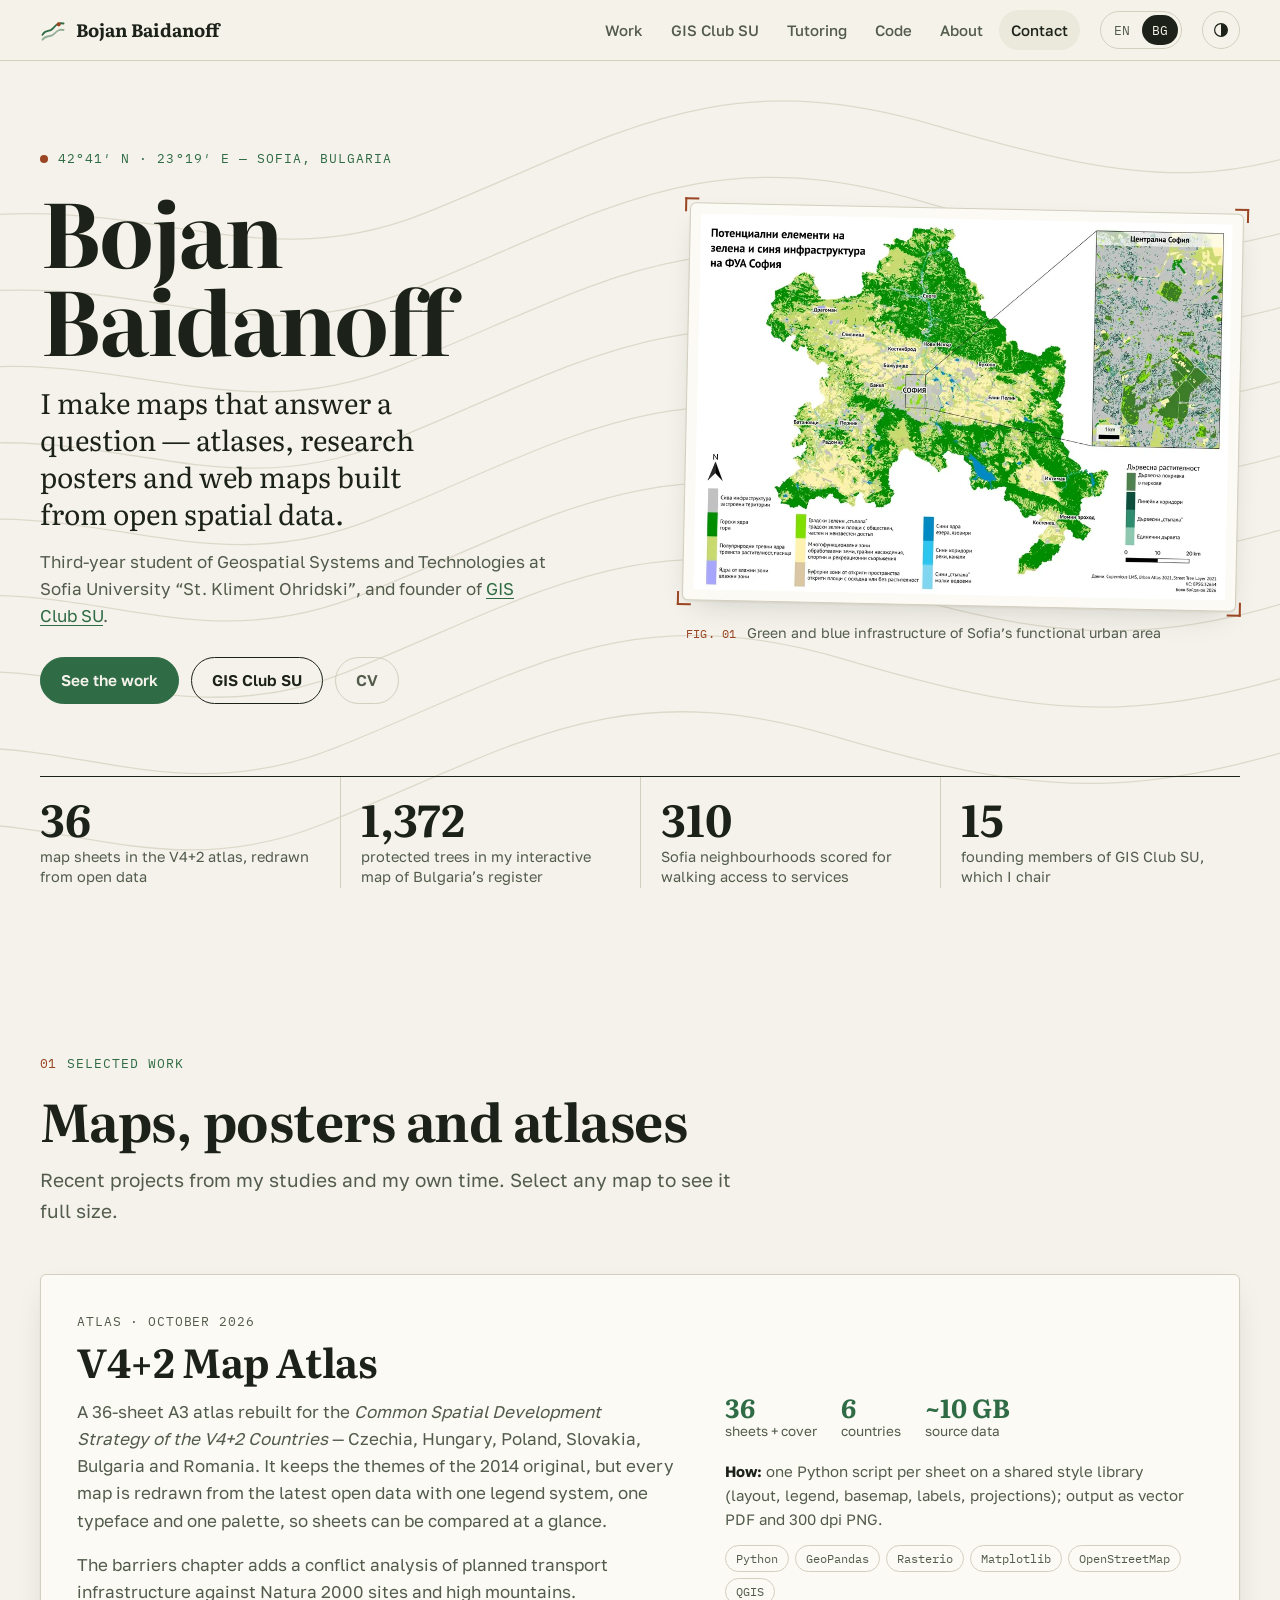
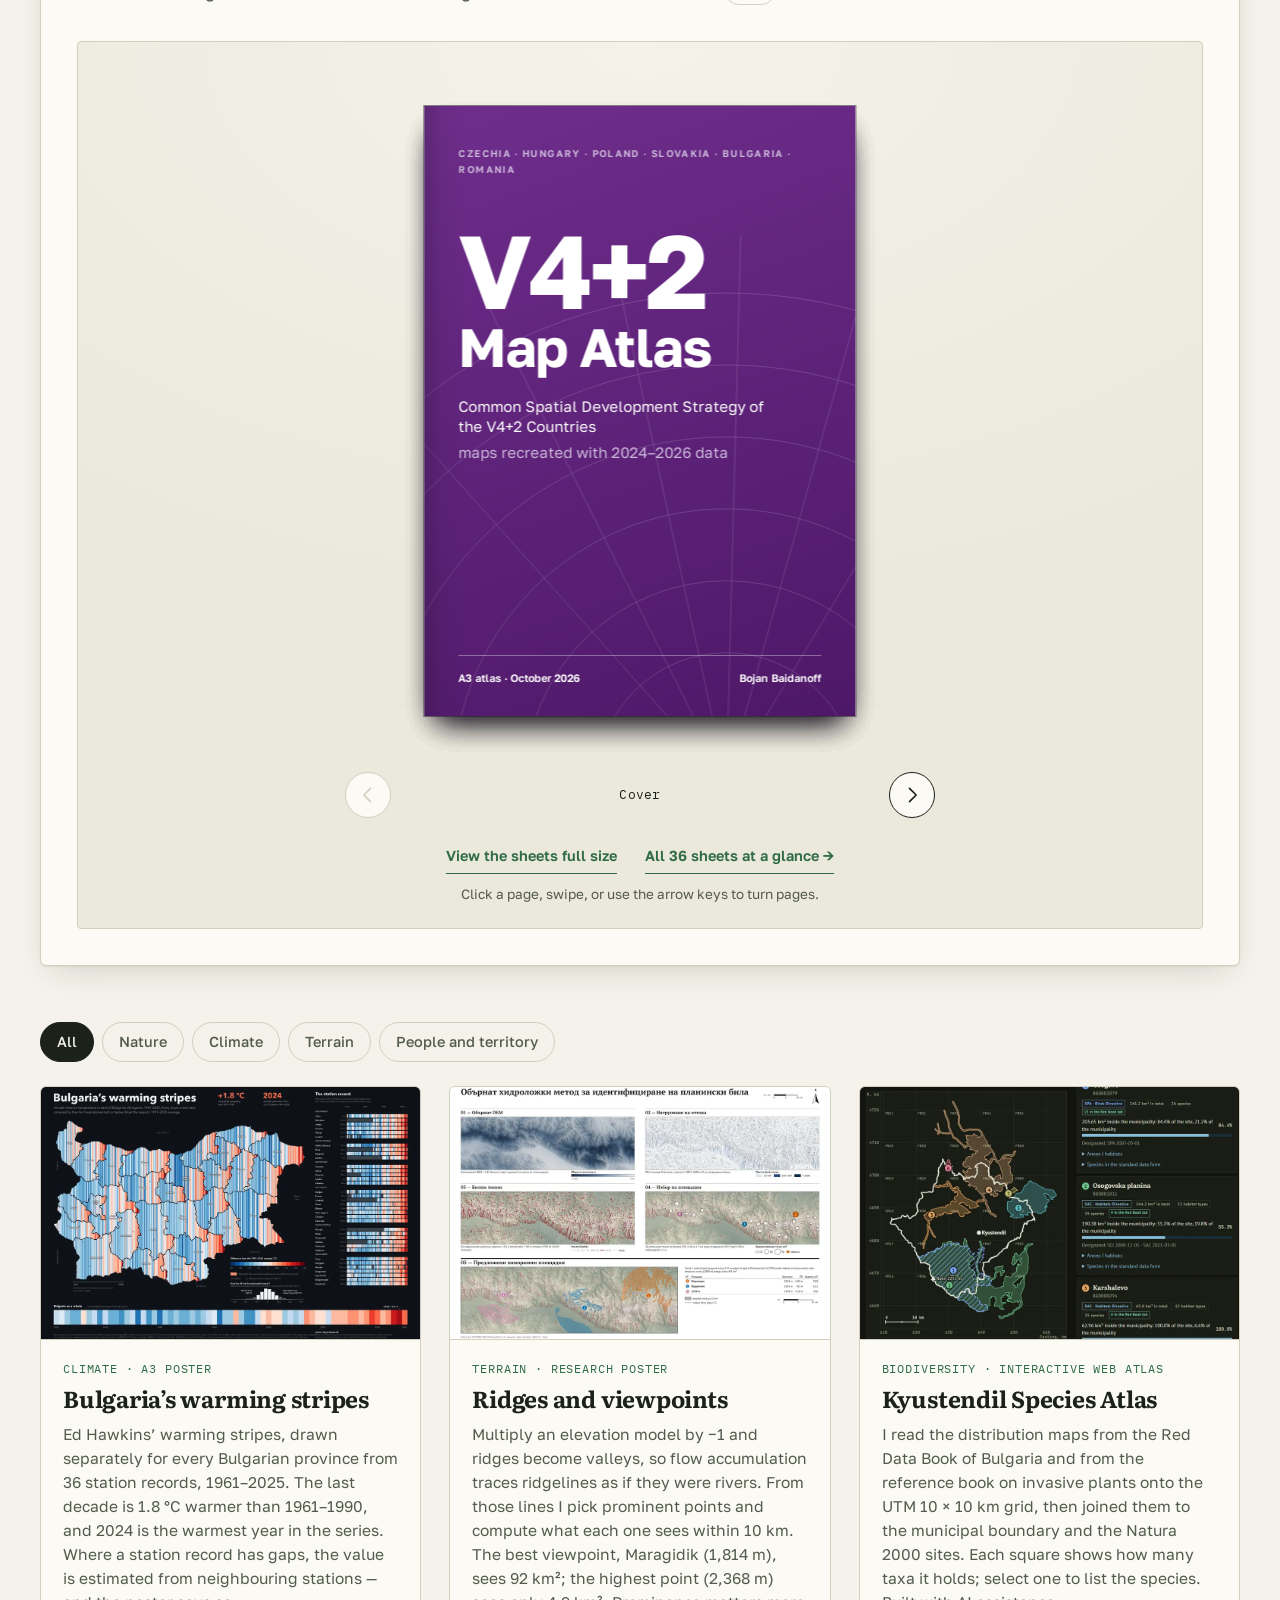
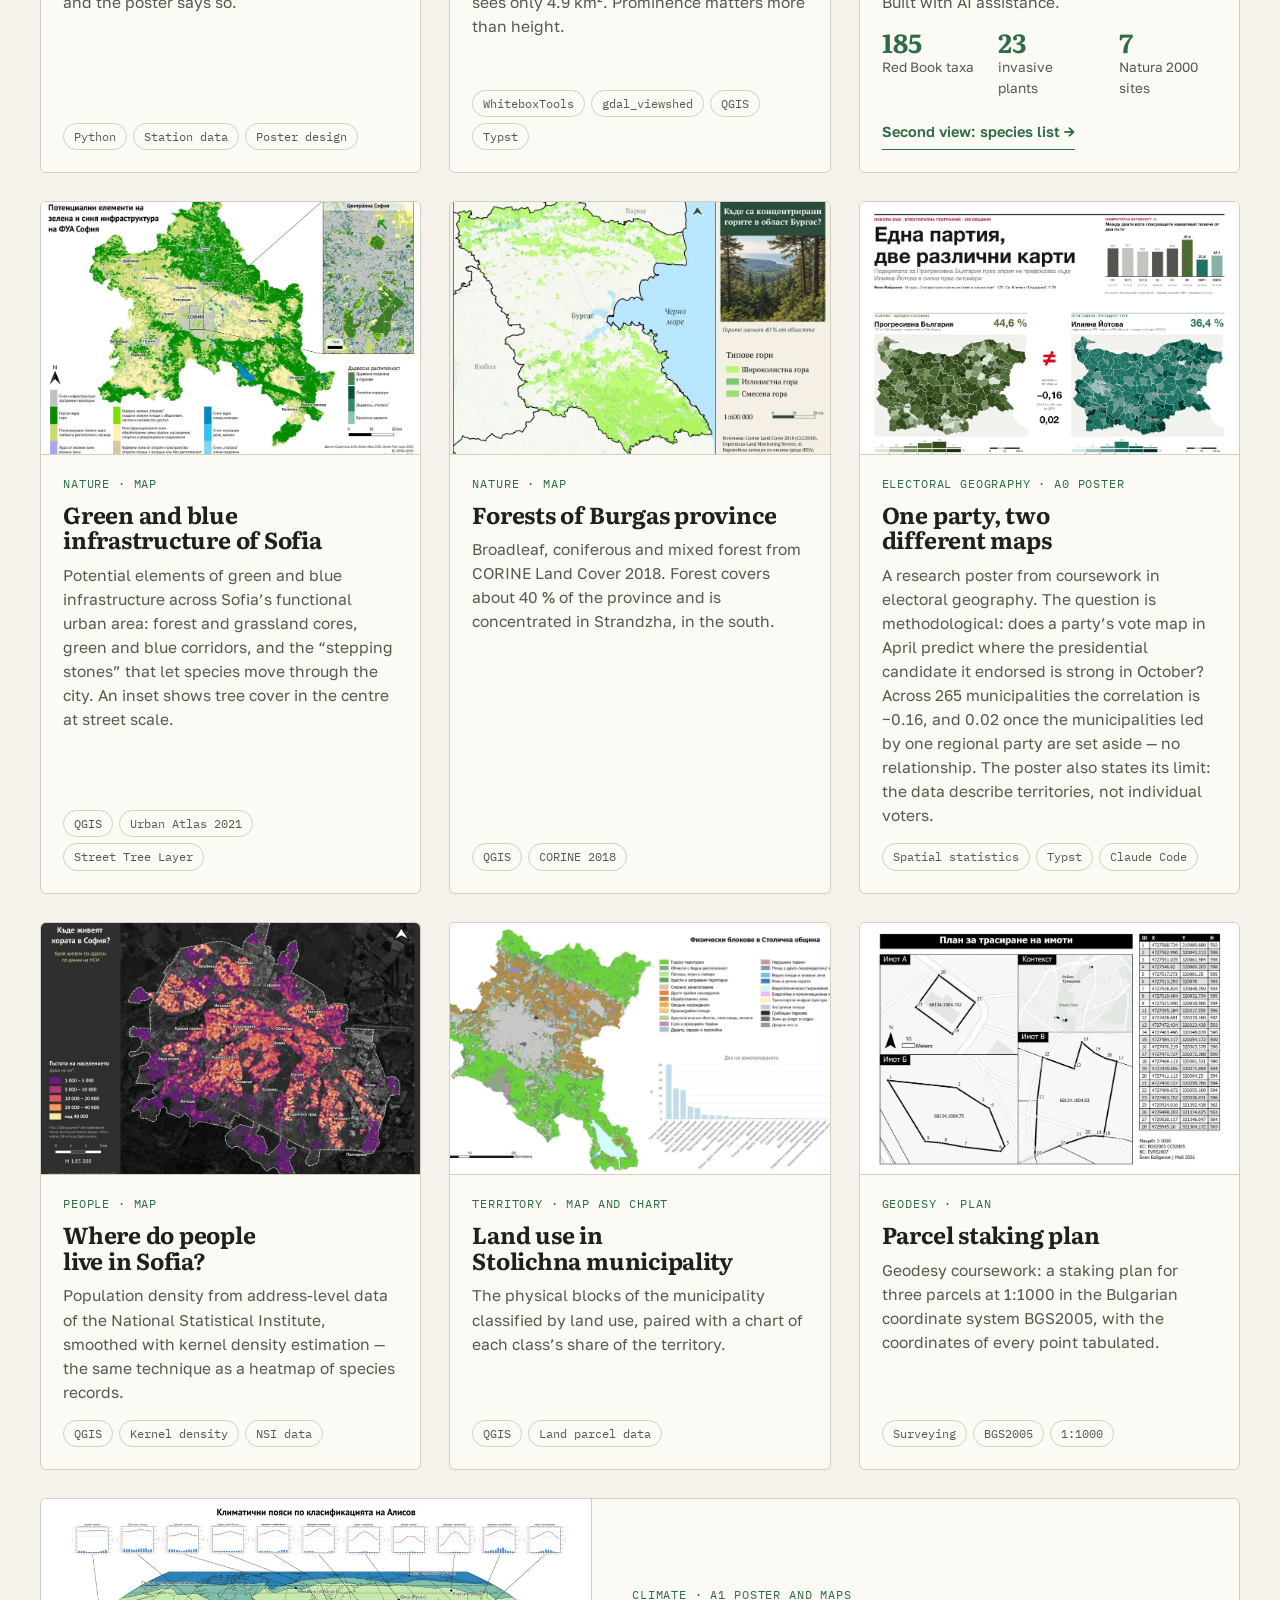
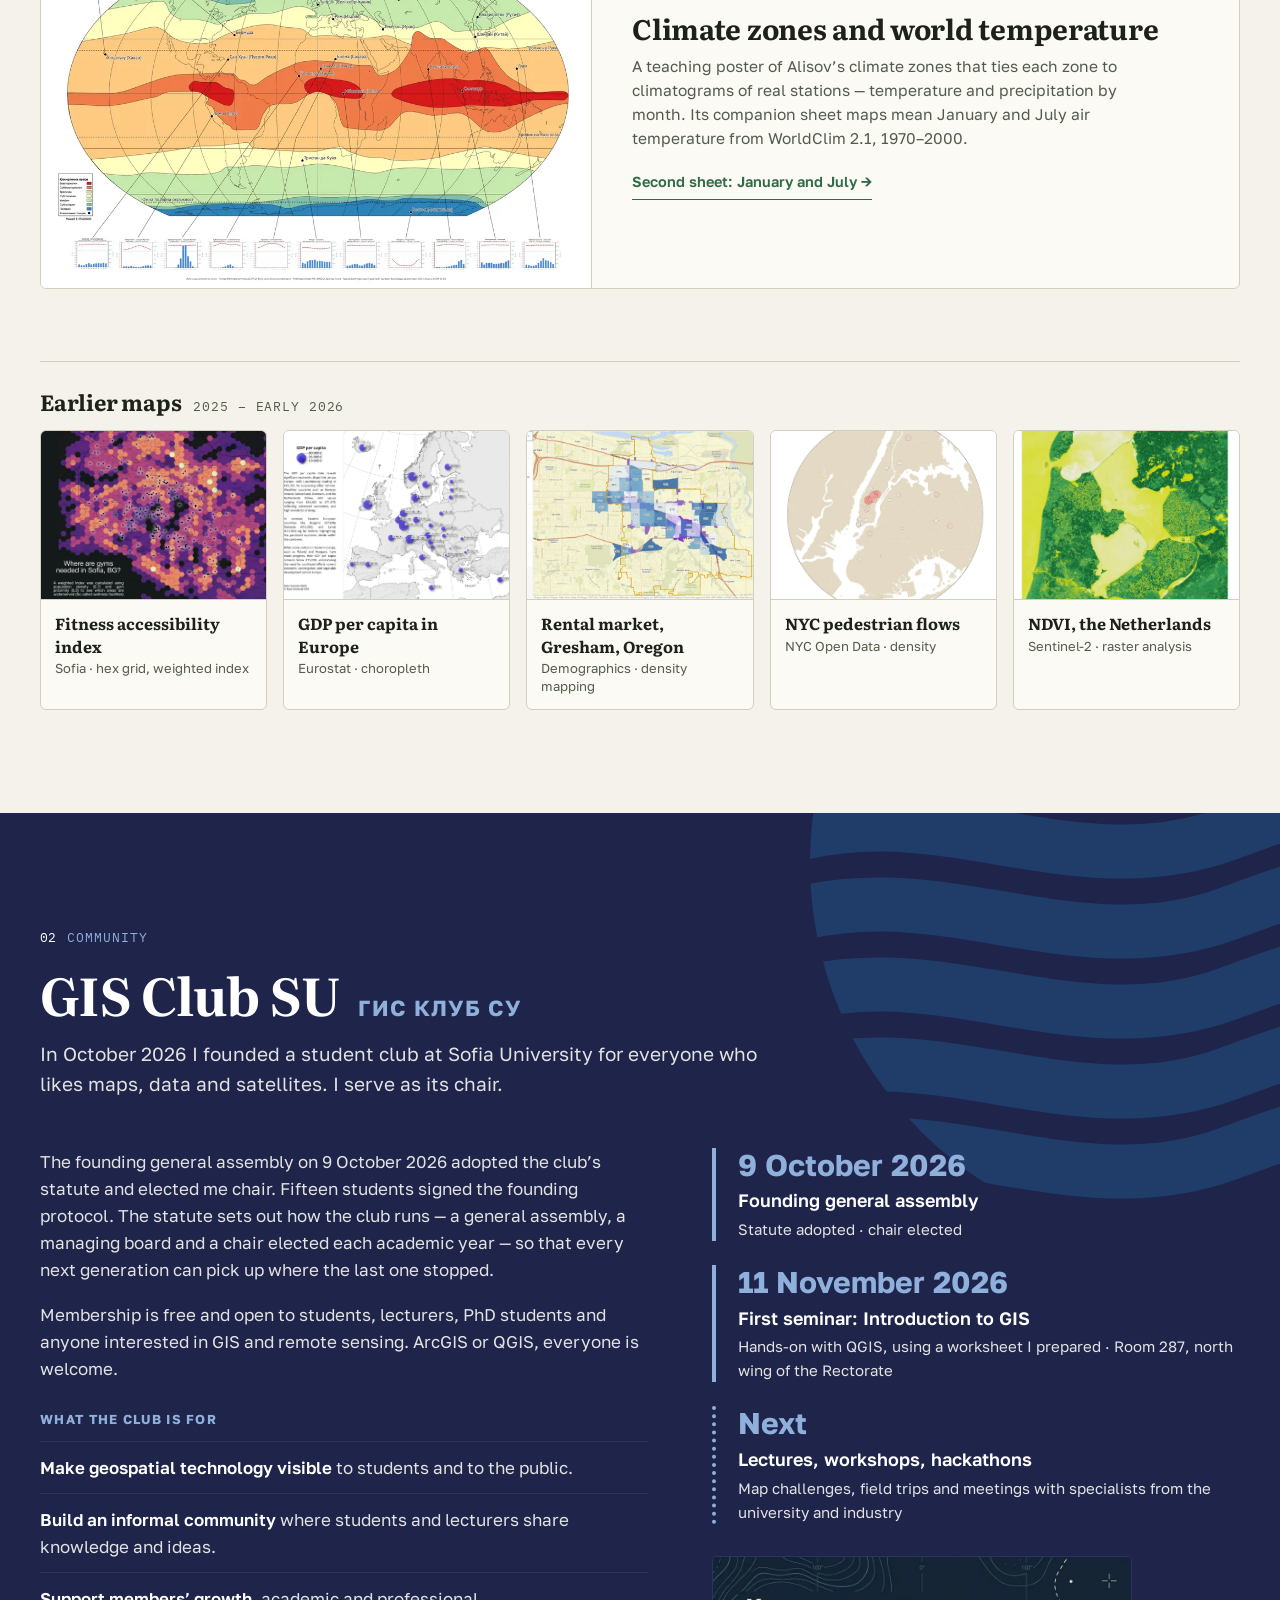
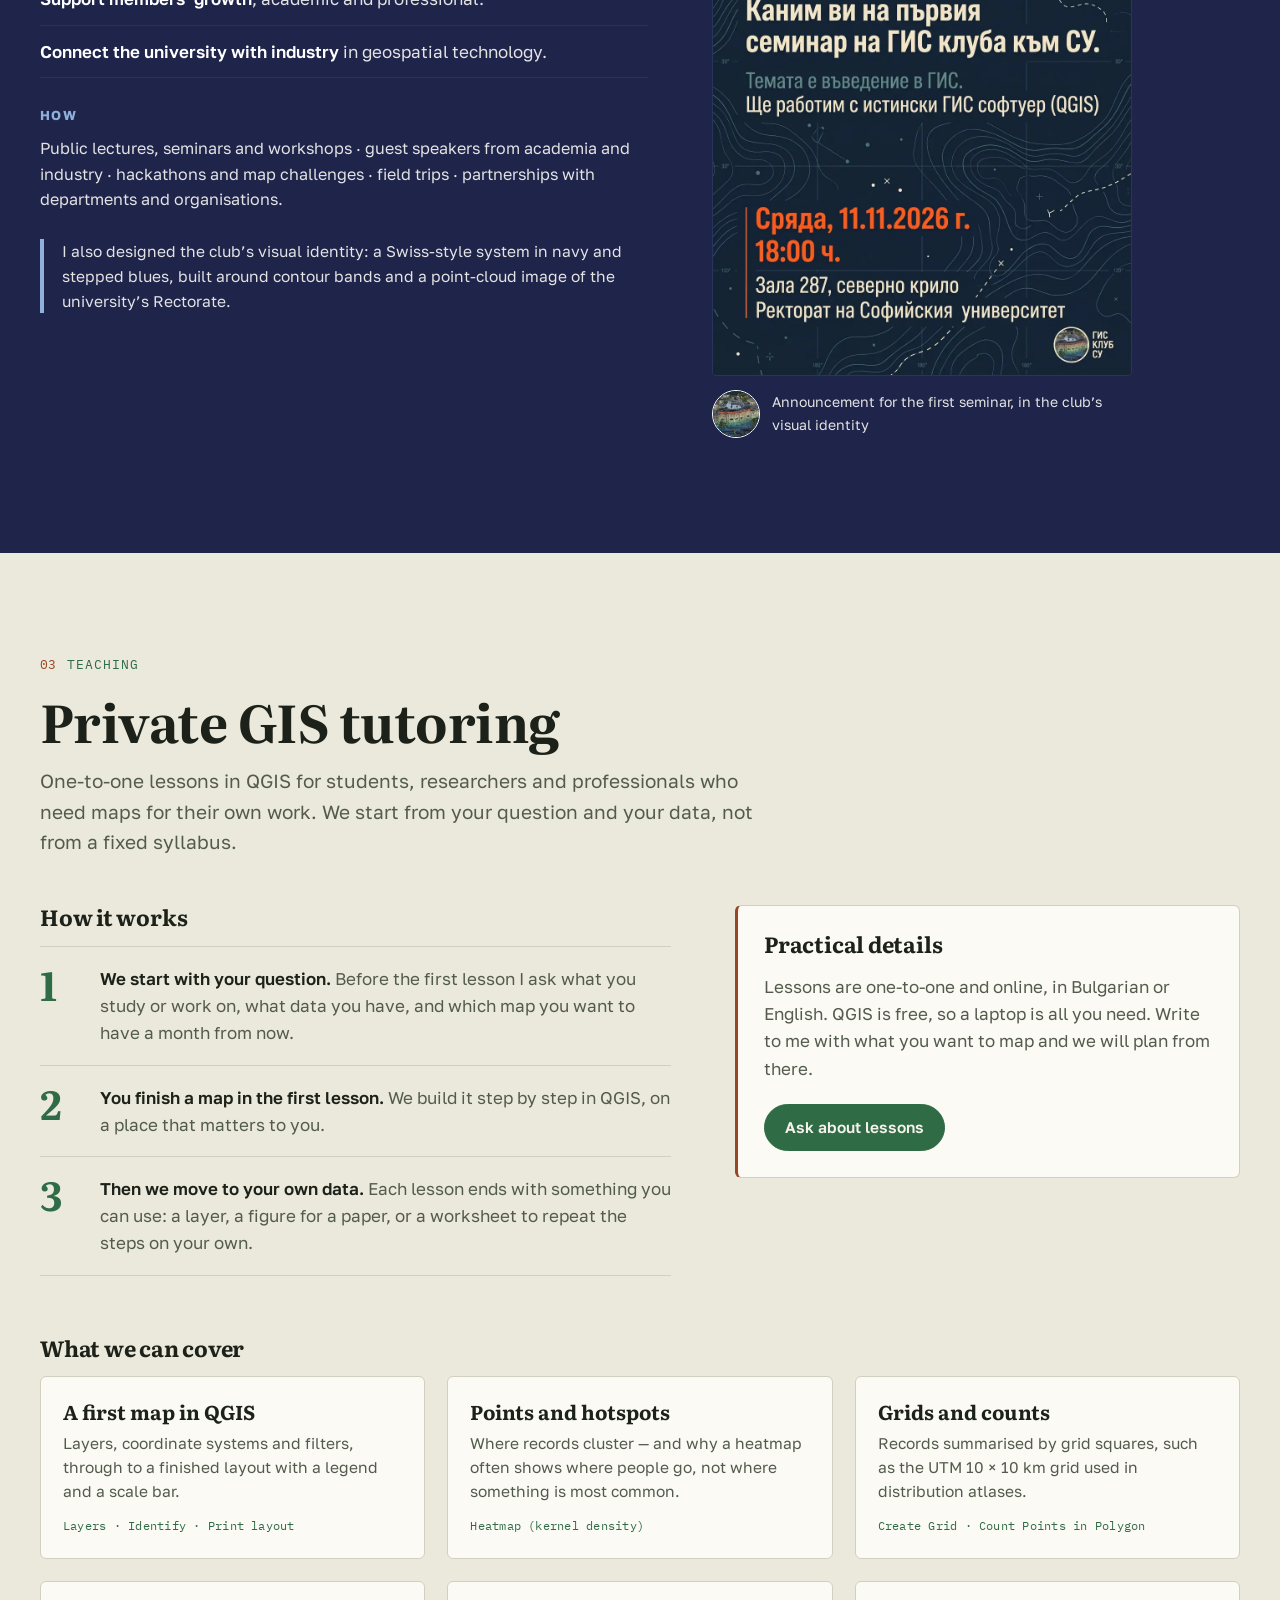
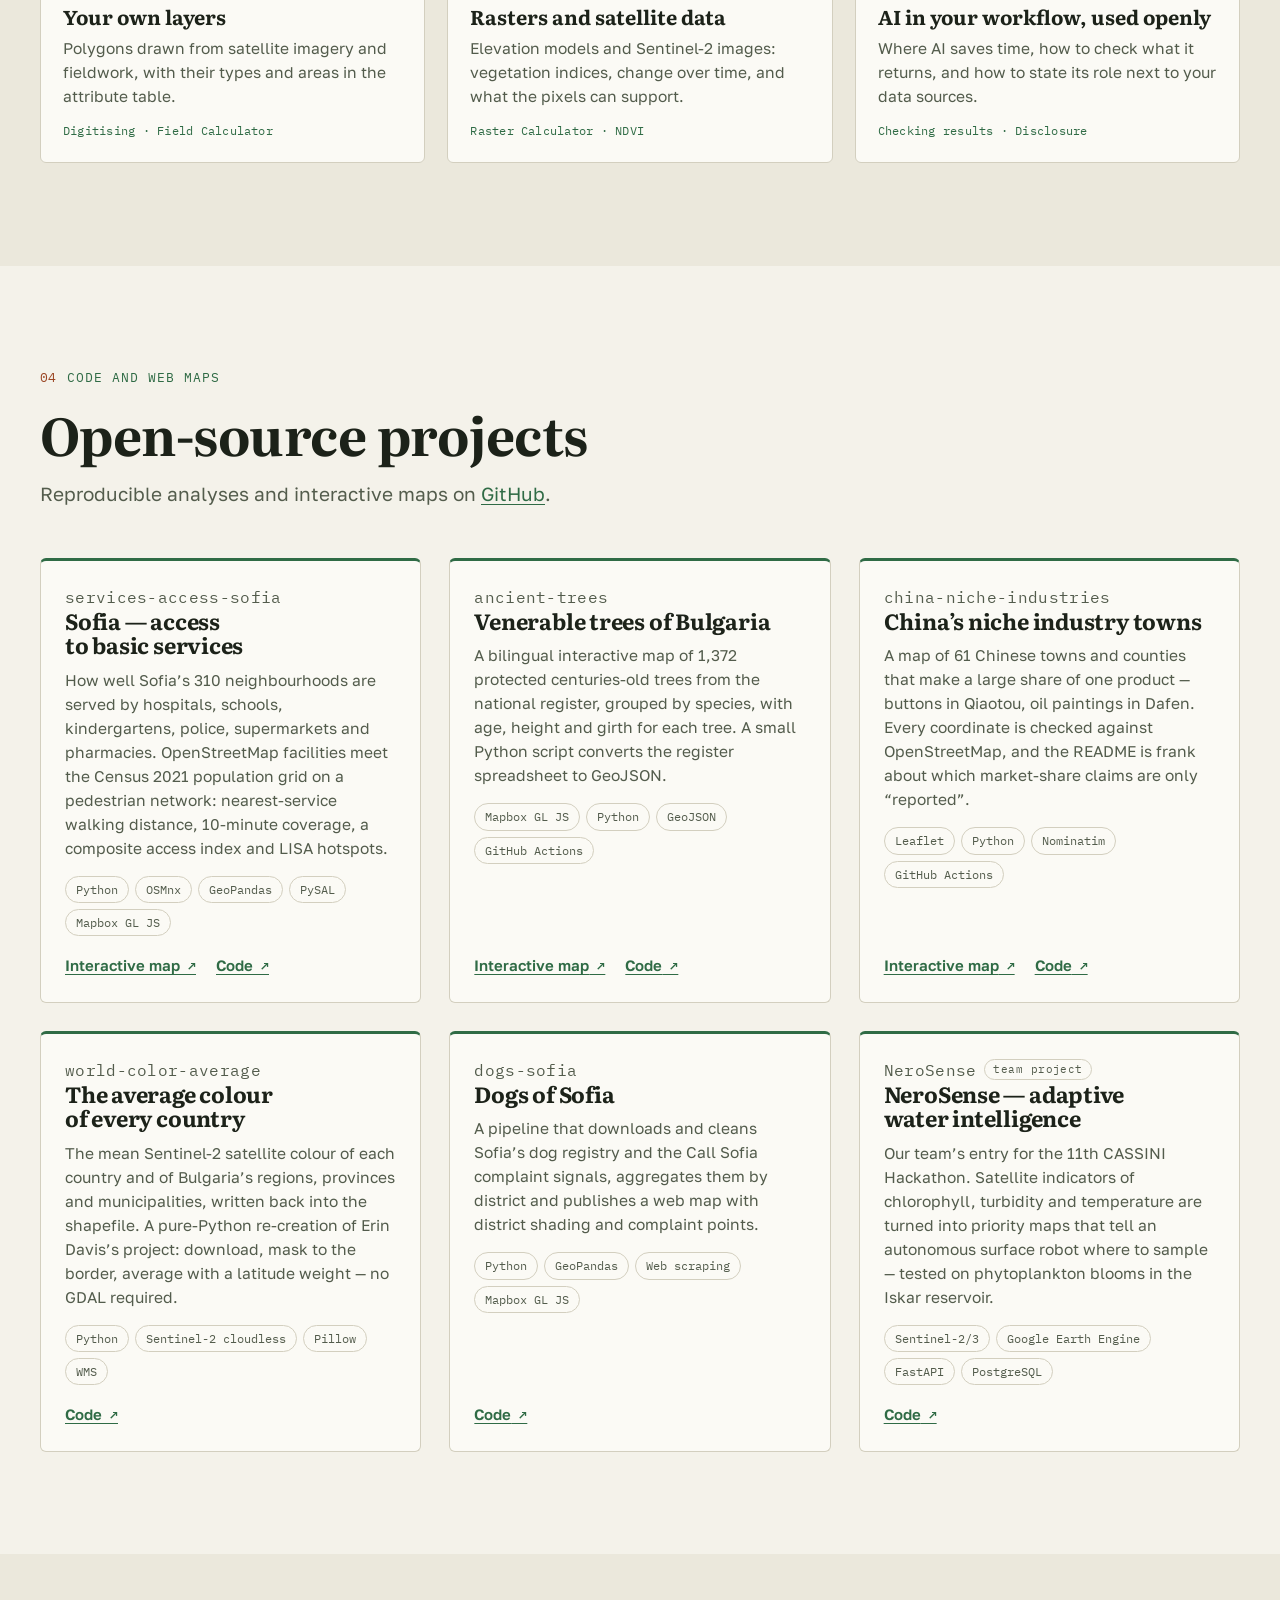
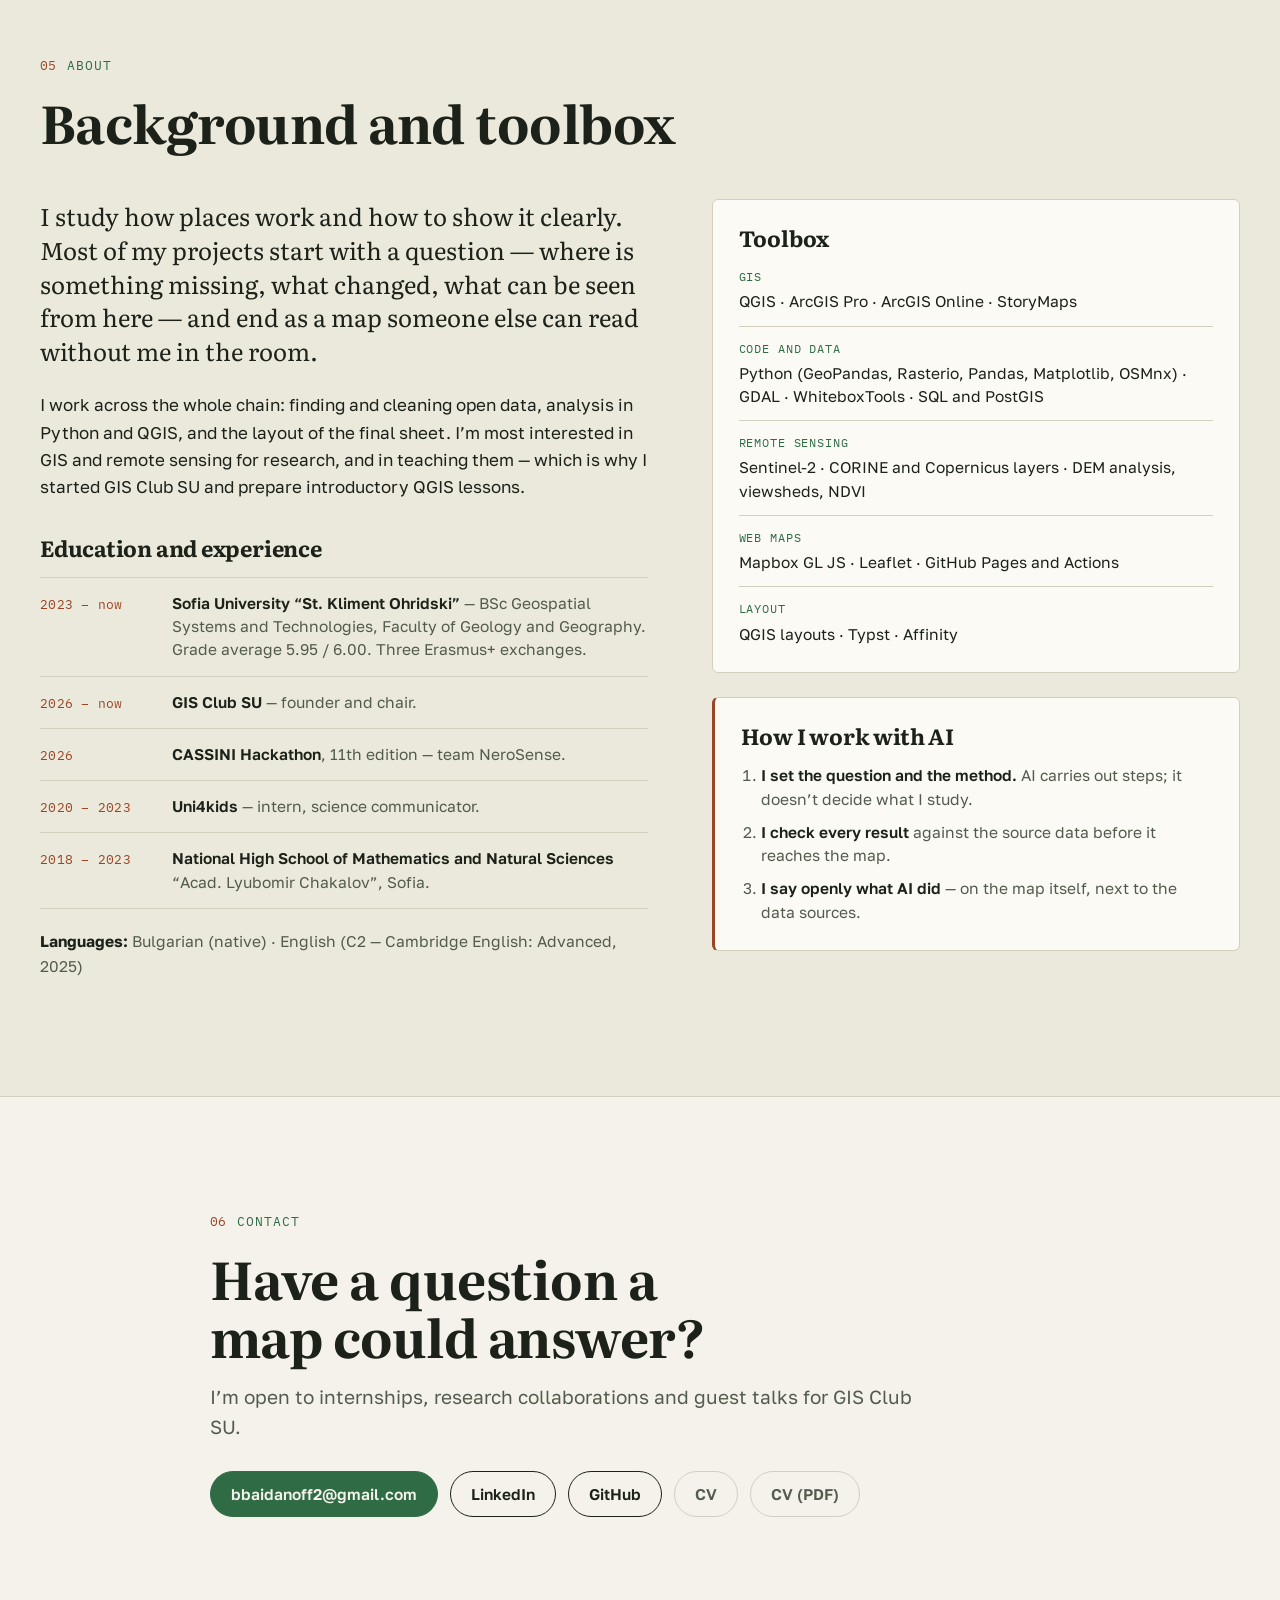
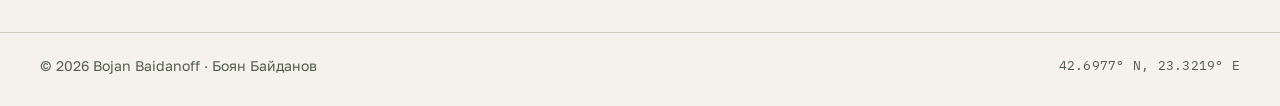
==== commit d27dc976: "Add a private GIS tutoring section A new section between GIS Club SU and the code projects: who the " ====
--- a/bg/index.html
+++ b/bg/index.html
@@ -40,6 +40,7 @@
     <nav class="nav" aria-label="Sections">
       <a href="#work">Work</a>
       <a href="#club">GIS Club SU</a>
+      <a href="#tutoring">Tutoring</a>
       <a href="#code">Code</a>
       <a href="#about">About</a>
       <a href="#contact">Contact</a>
@@ -451,11 +452,75 @@
   </div>
 </section>
 
+<!-- ───────────── Tutoring ───────────── -->
+<section class="section tutoring" id="tutoring">
+  <div class="wrap">
+    <header class="section-head">
+      <p class="eyebrow"><span class="mono">03</span> Teaching</p>
+      <h2>Private GIS tutoring</h2>
+      <p class="section-lead">One-to-one lessons in QGIS for students, researchers and professionals who need maps for their own work. We start from your question and your data, not from a fixed syllabus.</p>
+    </header>
+
+    <div class="tutor-grid">
+      <div class="reveal">
+        <h3 class="sub-head">How it works</h3>
+        <ol class="steps">
+          <li><p><b>We start with your question.</b> Before the first lesson I ask what you study or work on, what data you have, and which map you want to have a month from now.</p></li>
+          <li><p><b>You finish a map in the first lesson.</b> We build it step by step in QGIS, on a place that matters to you.</p></li>
+          <li><p><b>Then we move to your own data.</b> Each lesson ends with something you can use: a layer, a figure for a paper, or a worksheet to repeat the steps on your own.</p></li>
+        </ol>
+      </div>
+
+      <aside class="tutor-card reveal">
+        <h3 class="sub-head">Practical details</h3>
+        <p>Lessons are one-to-one and online, in Bulgarian or English. QGIS is free, so a laptop is all you need. Write to me with what you want to map and we will plan from there.</p>
+        <a class="btn btn-primary" href="mailto:bbaidanoff2@gmail.com?subject=GIS%20lessons">Ask about lessons</a>
+      </aside>
+    </div>
+
+    <div class="topics-block reveal">
+      <h3 class="sub-head">What we can cover</h3>
+      <div class="topics">
+        <article class="topic">
+          <h4>A first map in QGIS</h4>
+          <p>Layers, coordinate systems and filters, through to a finished layout with a legend and a scale bar.</p>
+          <p class="topic-tools mono">Layers · Identify · Print layout</p>
+        </article>
+        <article class="topic">
+          <h4>Points and hotspots</h4>
+          <p>Where records cluster — and why a heatmap often shows where people go, not where something is most common.</p>
+          <p class="topic-tools mono">Heatmap (kernel density)</p>
+        </article>
+        <article class="topic">
+          <h4>Grids and counts</h4>
+          <p>Records summarised by grid squares, such as the UTM 10 × 10 km grid used in distribution atlases.</p>
+          <p class="topic-tools mono">Create Grid · Count Points in Polygon</p>
+        </article>
+        <article class="topic">
+          <h4>Your own layers</h4>
+          <p>Polygons drawn from satellite imagery and fieldwork, with their types and areas in the attribute table.</p>
+          <p class="topic-tools mono">Digitising · Field Calculator</p>
+        </article>
+        <article class="topic">
+          <h4>Rasters and satellite data</h4>
+          <p>Elevation models and Sentinel-2 images: vegetation indices, change over time, and what the pixels can support.</p>
+          <p class="topic-tools mono">Raster Calculator · NDVI</p>
+        </article>
+        <article class="topic">
+          <h4>AI in your workflow, used openly</h4>
+          <p>Where AI saves time, how to check what it returns, and how to state its role next to your data sources.</p>
+          <p class="topic-tools mono">Checking results · Disclosure</p>
+        </article>
+      </div>
+    </div>
+  </div>
+</section>
+
 <!-- ───────────── Code ───────────── -->
 <section class="section" id="code">
   <div class="wrap">
     <header class="section-head">
-      <p class="eyebrow"><span class="mono">03</span> Code and web maps</p>
+      <p class="eyebrow"><span class="mono">04</span> Code and web maps</p>
       <h2>Open-source projects</h2>
       <p class="section-lead">Reproducible analyses and interactive maps on <a href="https://github.com/bbaid">GitHub</a>.</p>
     </header>
@@ -516,7 +581,7 @@
 <section class="section section-alt" id="about">
   <div class="wrap">
     <header class="section-head">
-      <p class="eyebrow"><span class="mono">04</span> About</p>
+      <p class="eyebrow"><span class="mono">05</span> About</p>
       <h2>Background and toolbox</h2>
     </header>
 
@@ -579,7 +644,7 @@
 <!-- ───────────── Contact ───────────── -->
 <section class="contact" id="contact">
   <div class="wrap contact-wrap">
-    <p class="eyebrow"><span class="mono">05</span> Contact</p>
+    <p class="eyebrow"><span class="mono">06</span> Contact</p>
     <h2>Have a question a map could answer?</h2>
     <p class="section-lead">I’m open to internships, research collaborations and guest talks for GIS Club SU.</p>
     <div class="cta-row">
--- a/assets/css/style.css
+++ b/assets/css/style.css
@@ -376,6 +376,24 @@
 .club-post figcaption { display: flex; align-items: center; gap: 12px; margin-top: 14px; font-size: 14px; color: var(--club-mist); }
 .emblem { width: 48px; height: 48px; border-radius: 50%; border: 1px solid #fff; object-fit: cover; flex: none; }
 
+/* ── Tutoring ── */
+.tutoring { background: var(--paper-2); }
+.tutor-grid { display: grid; grid-template-columns: minmax(0, 1.25fr) minmax(0, 1fr); gap: clamp(28px, 5vw, 72px); align-items: start; }
+.steps { list-style: none; margin: 0; padding: 0; counter-reset: step; }
+.steps li { counter-increment: step; display: grid; grid-template-columns: 52px minmax(0, 1fr); gap: 8px; align-items: start; padding: 18px 0; border-top: 1px solid var(--line); }
+.steps li:last-child { border-bottom: 1px solid var(--line); }
+.steps li::before { content: counter(step); font-family: var(--serif); font-weight: 700; font-size: 40px; line-height: 0.95; color: var(--accent); }
+.steps p { margin: 0; color: var(--muted); }
+.steps b { color: var(--ink); font-weight: 600; }
+.tutor-card { padding: 26px; background: var(--surface); border: 1px solid var(--line); border-left: 3px solid var(--rust); border-radius: var(--radius); }
+.tutor-card p { color: var(--muted); margin-bottom: 22px; }
+.topics-block { margin-top: clamp(36px, 5vw, 60px); }
+.topics { display: grid; grid-template-columns: repeat(auto-fill, minmax(min(100%, 300px), 1fr)); gap: clamp(14px, 2vw, 22px); }
+.topic { display: flex; flex-direction: column; padding: 22px; background: var(--surface); border: 1px solid var(--line); border-radius: var(--radius); }
+.topic h4 { font-family: var(--serif); font-weight: 700; font-size: 20px; line-height: 1.2; margin: 0 0 8px; }
+.topic p { margin: 0; font-size: 15.5px; line-height: 1.55; color: var(--muted); }
+.topic .topic-tools { margin-top: auto; padding-top: 14px; font-size: 12px; color: var(--accent); }
+
 /* ── Repos ── */
 .repos { display: grid; grid-template-columns: repeat(auto-fill, minmax(min(100%, 340px), 1fr)); gap: clamp(18px, 2.4vw, 28px); }
 .repo { display: flex; flex-direction: column; padding: 24px; background: var(--surface); border: 1px solid var(--line); border-top: 3px solid var(--accent); border-radius: var(--radius); }
@@ -447,7 +465,7 @@
 
 /* ── Responsive ── */
 @media (max-width: 980px) {
-  .hero-grid, .feature-head, .club-grid, .about-grid { grid-template-columns: minmax(0, 1fr); }
+  .hero-grid, .feature-head, .club-grid, .tutor-grid, .about-grid { grid-template-columns: minmax(0, 1fr); }
   .hero-lead { max-width: 30ch; }
   .frame { transform: none; }
   .strip { grid-template-columns: repeat(3, minmax(0, 1fr)); }
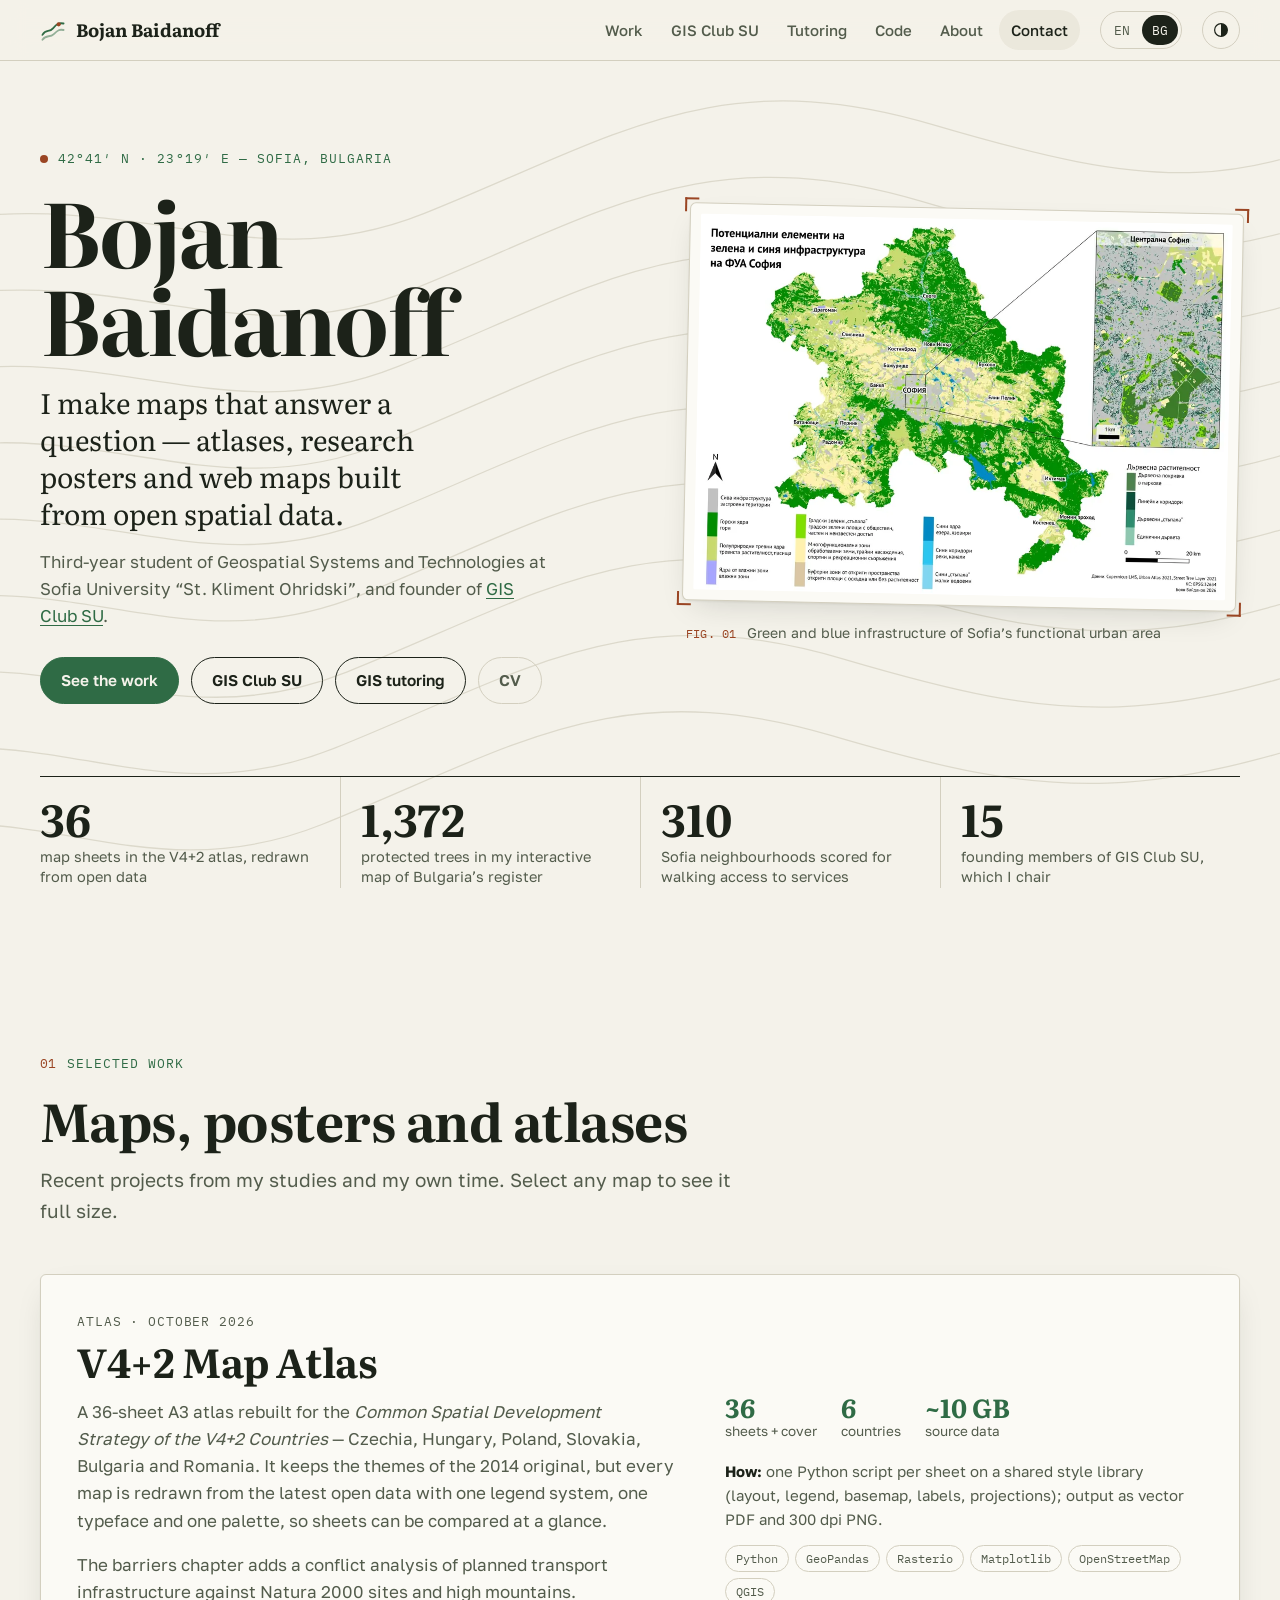
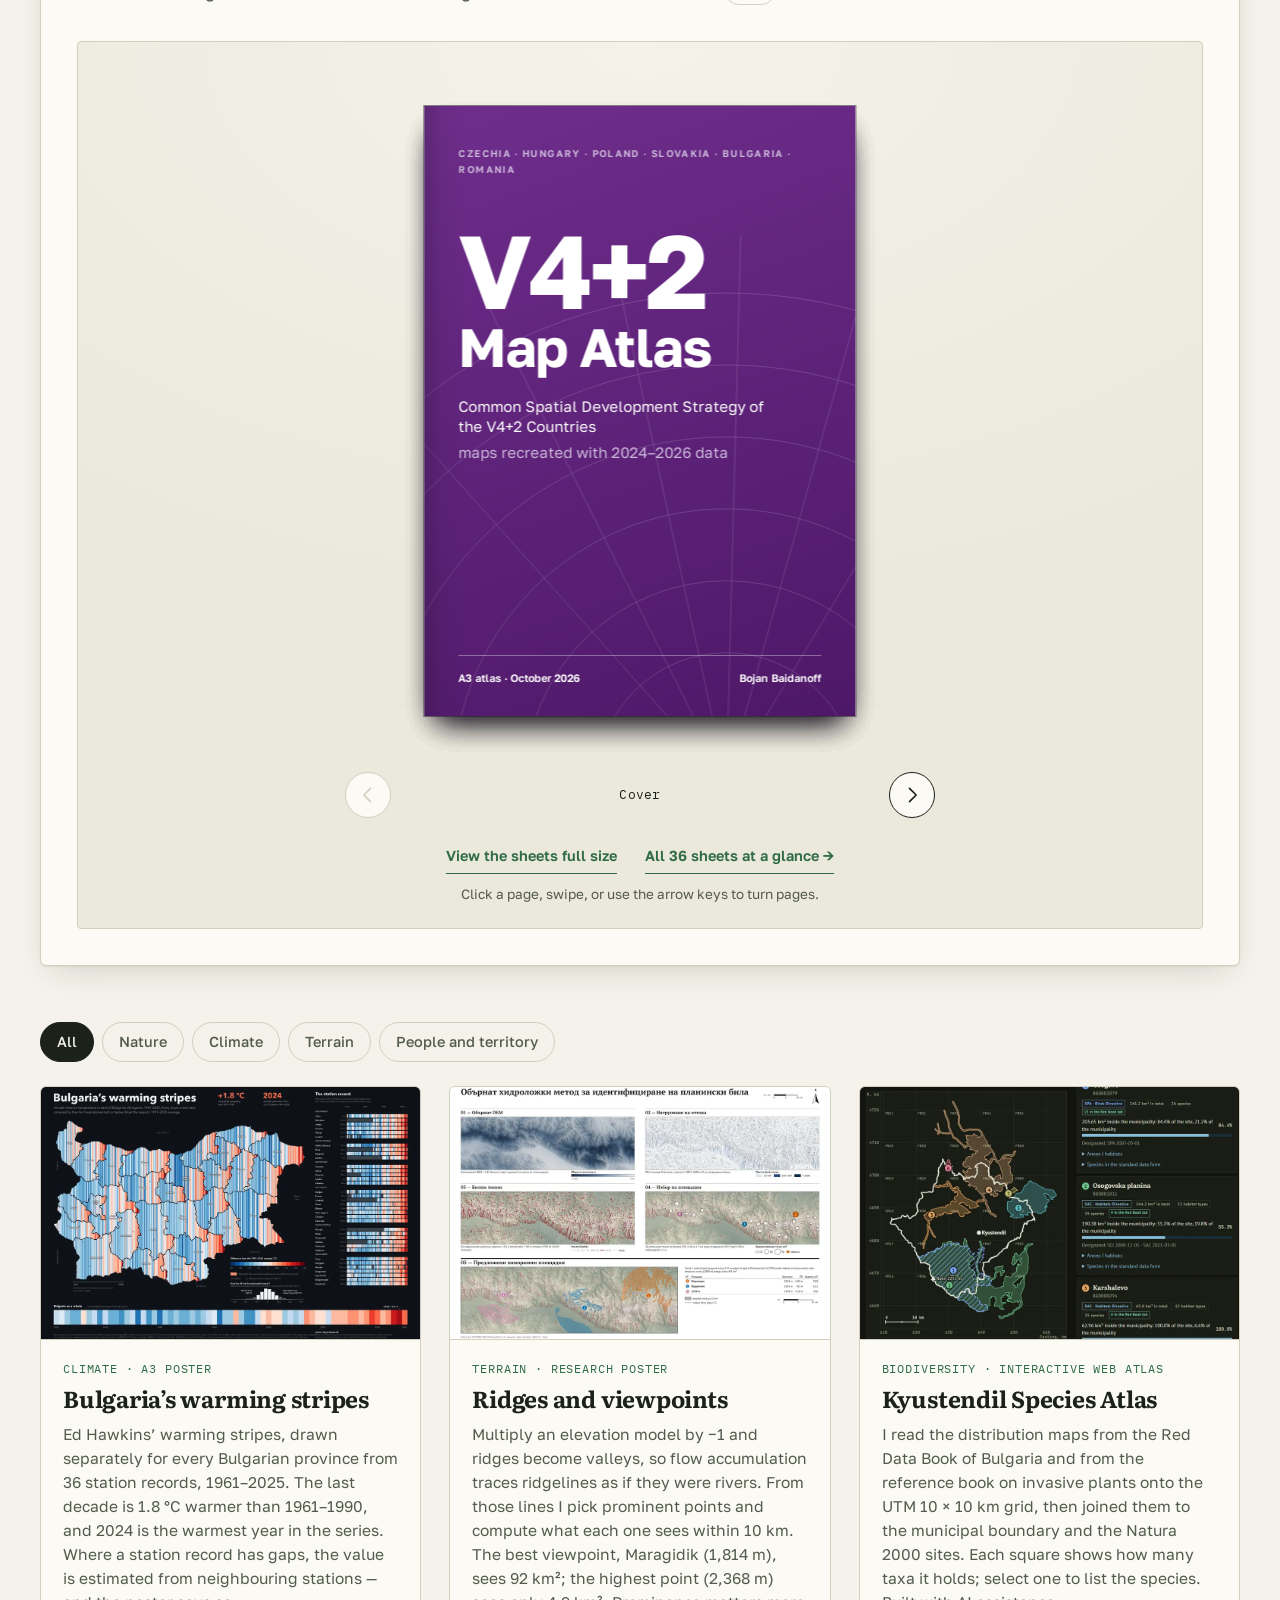
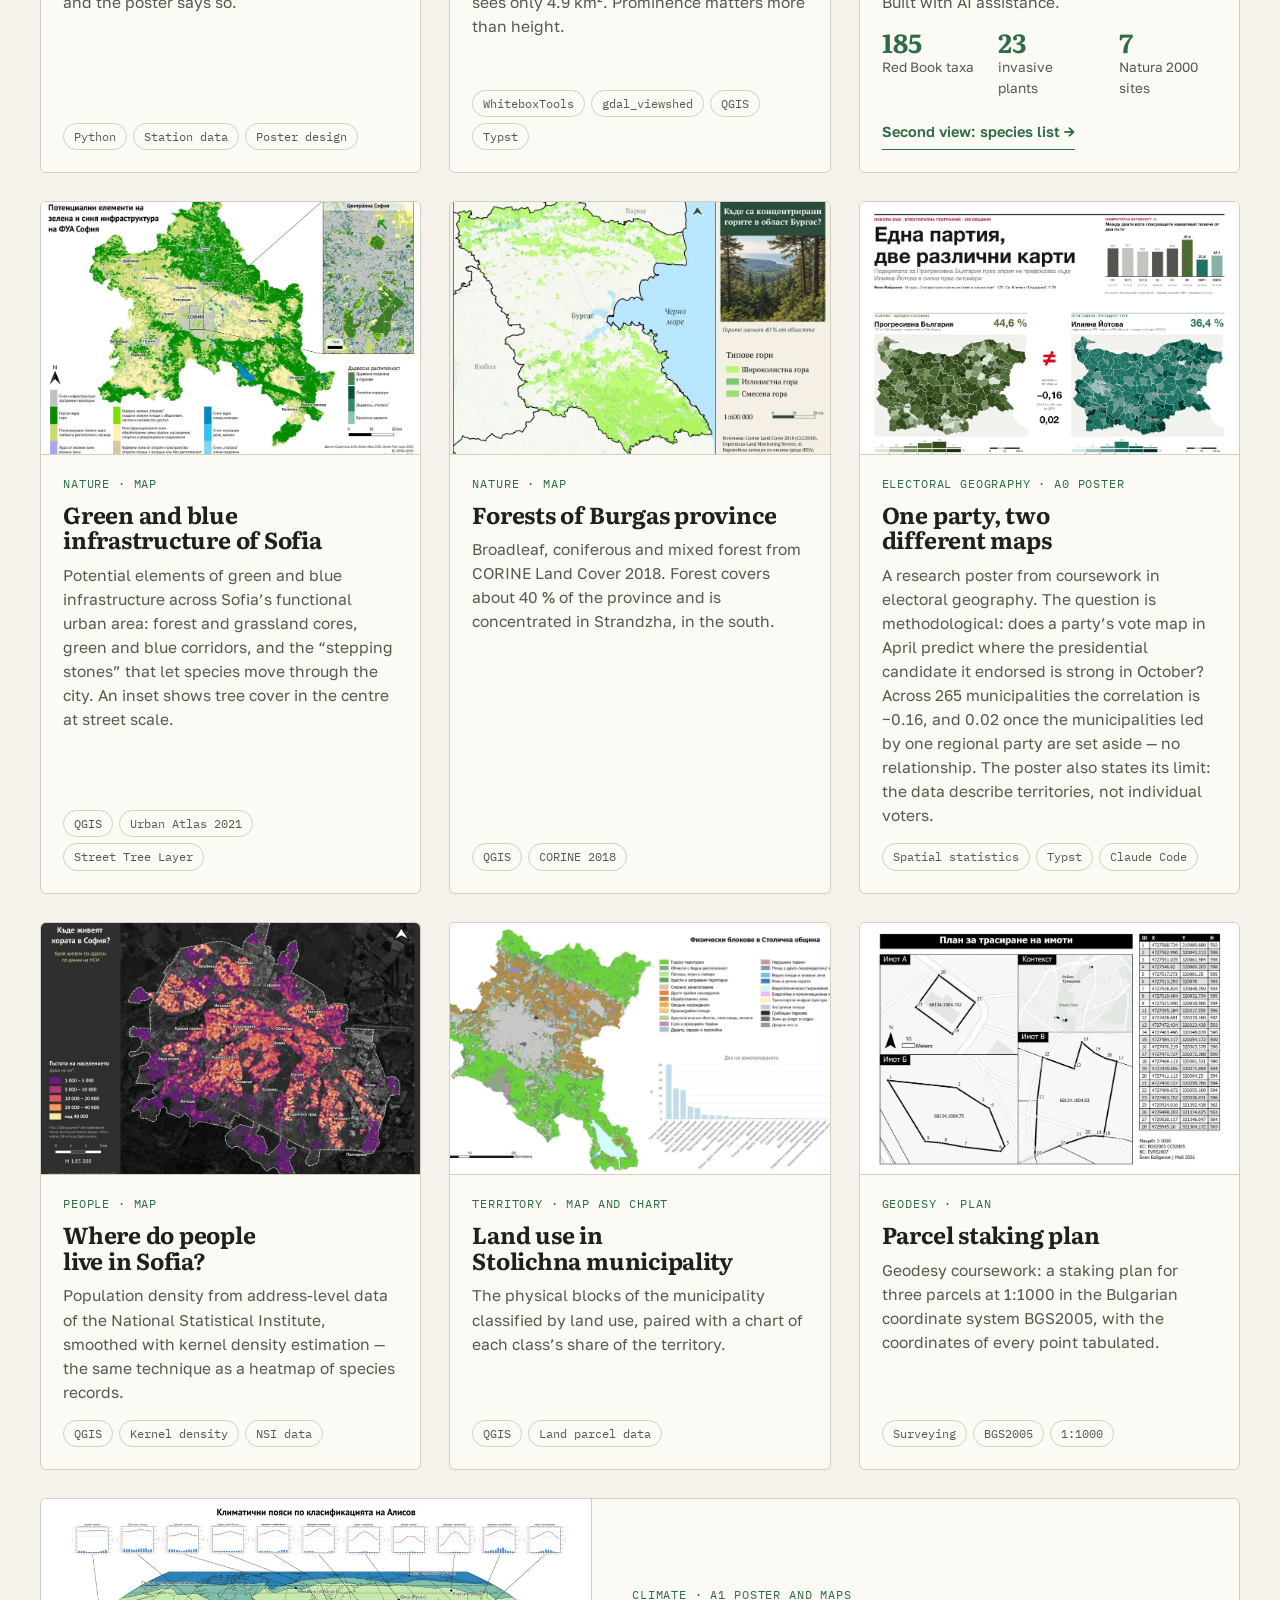
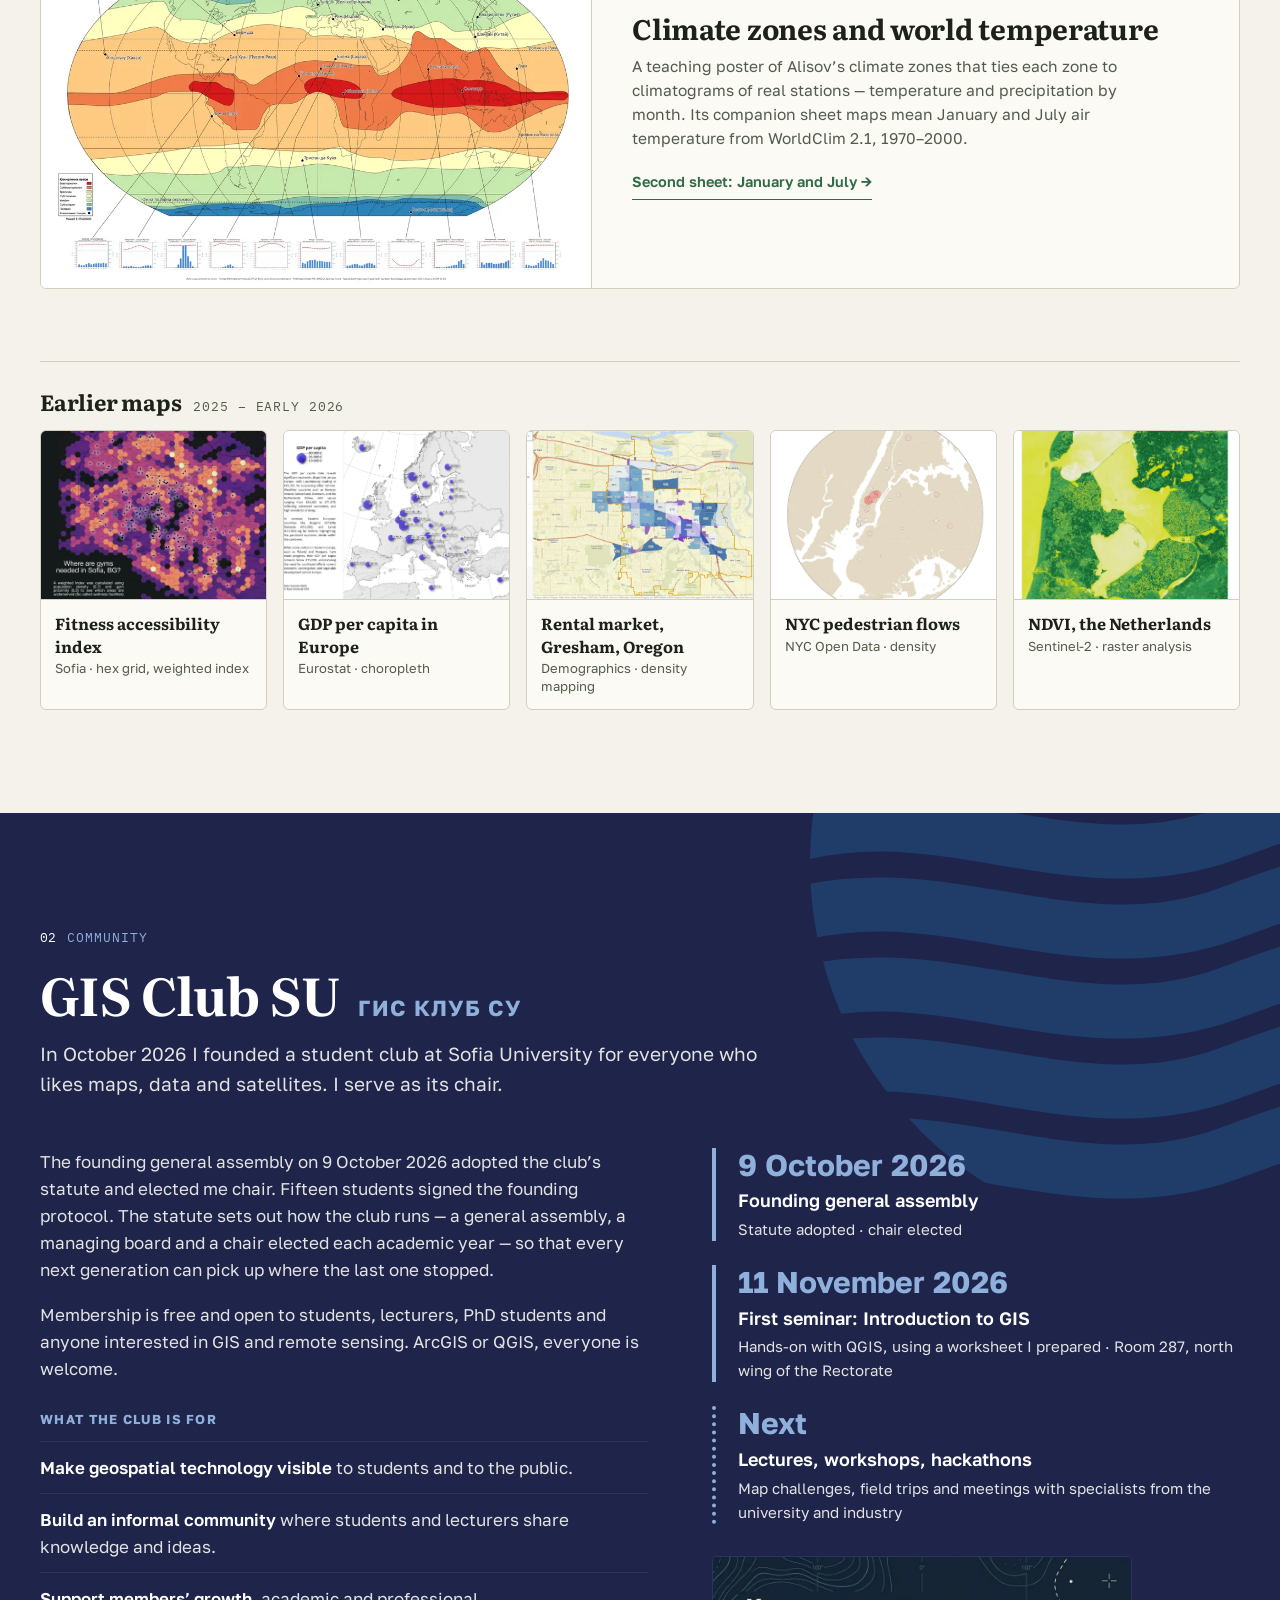
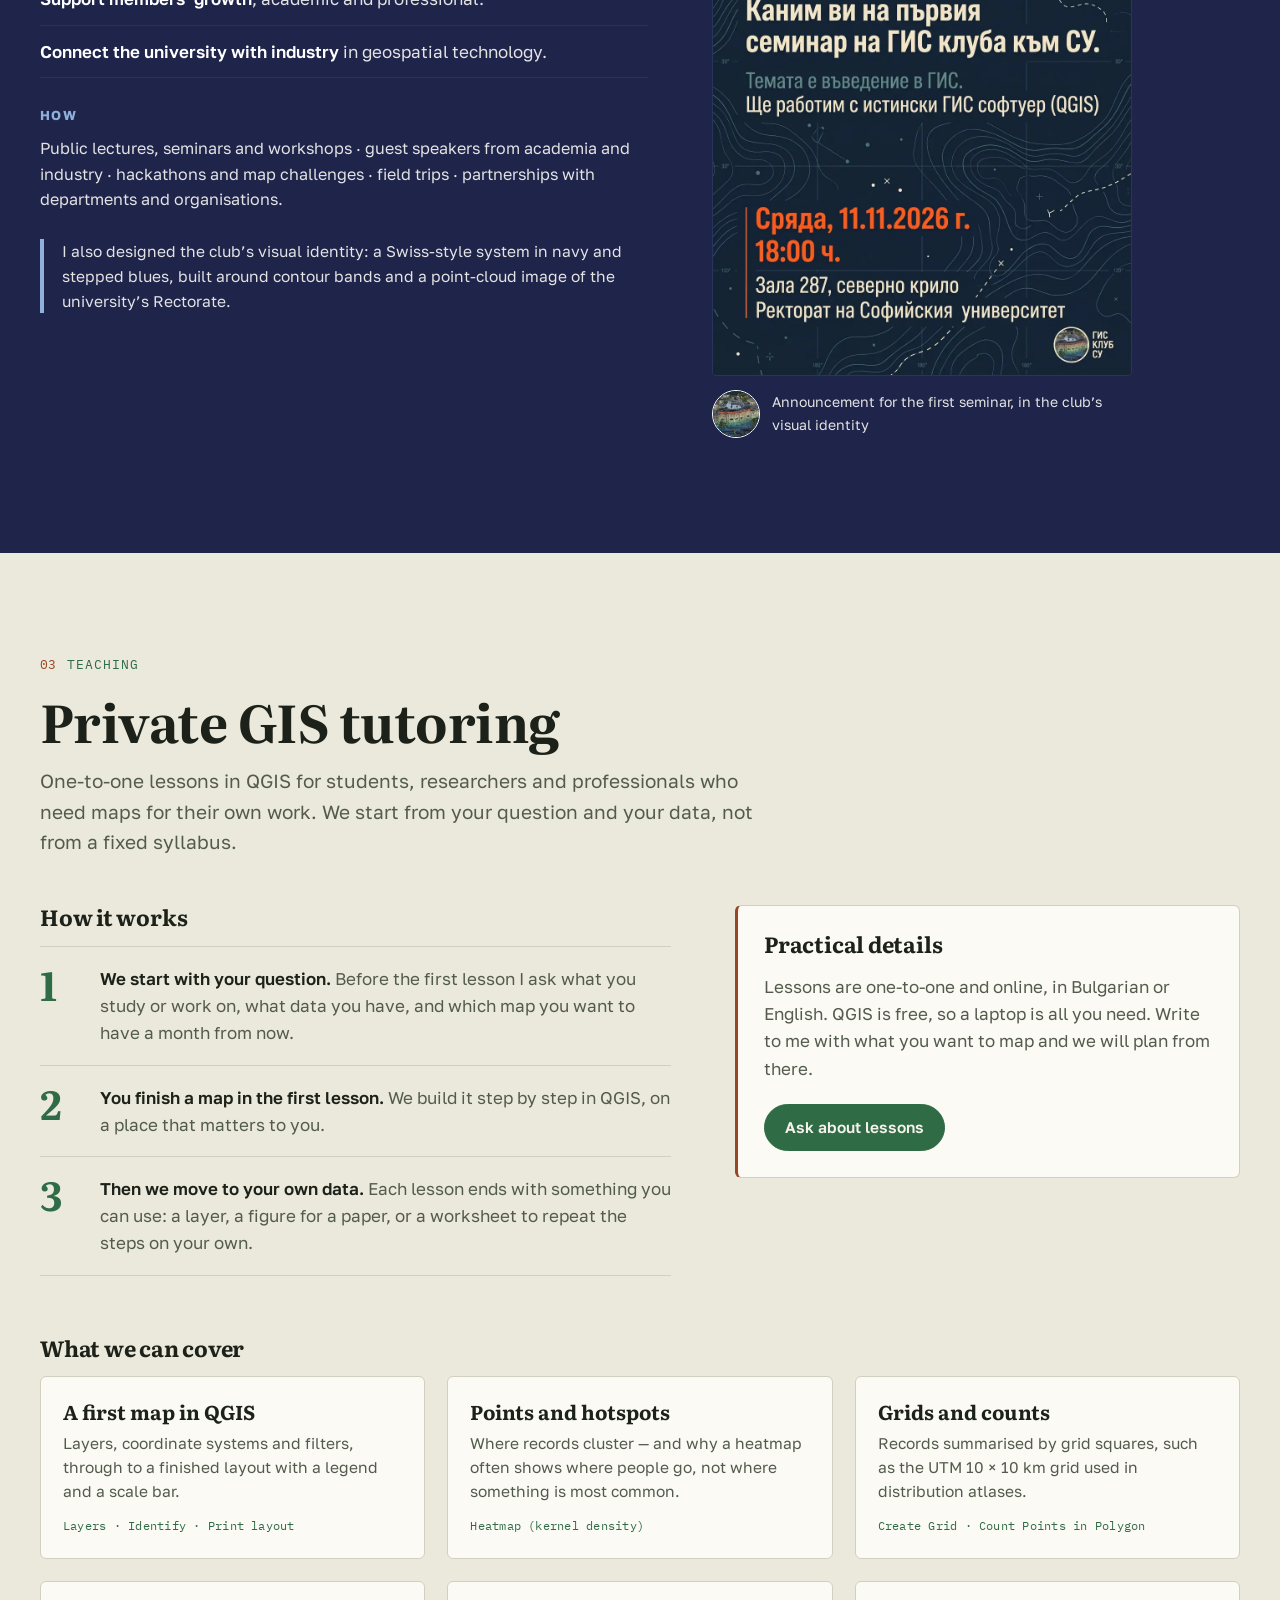
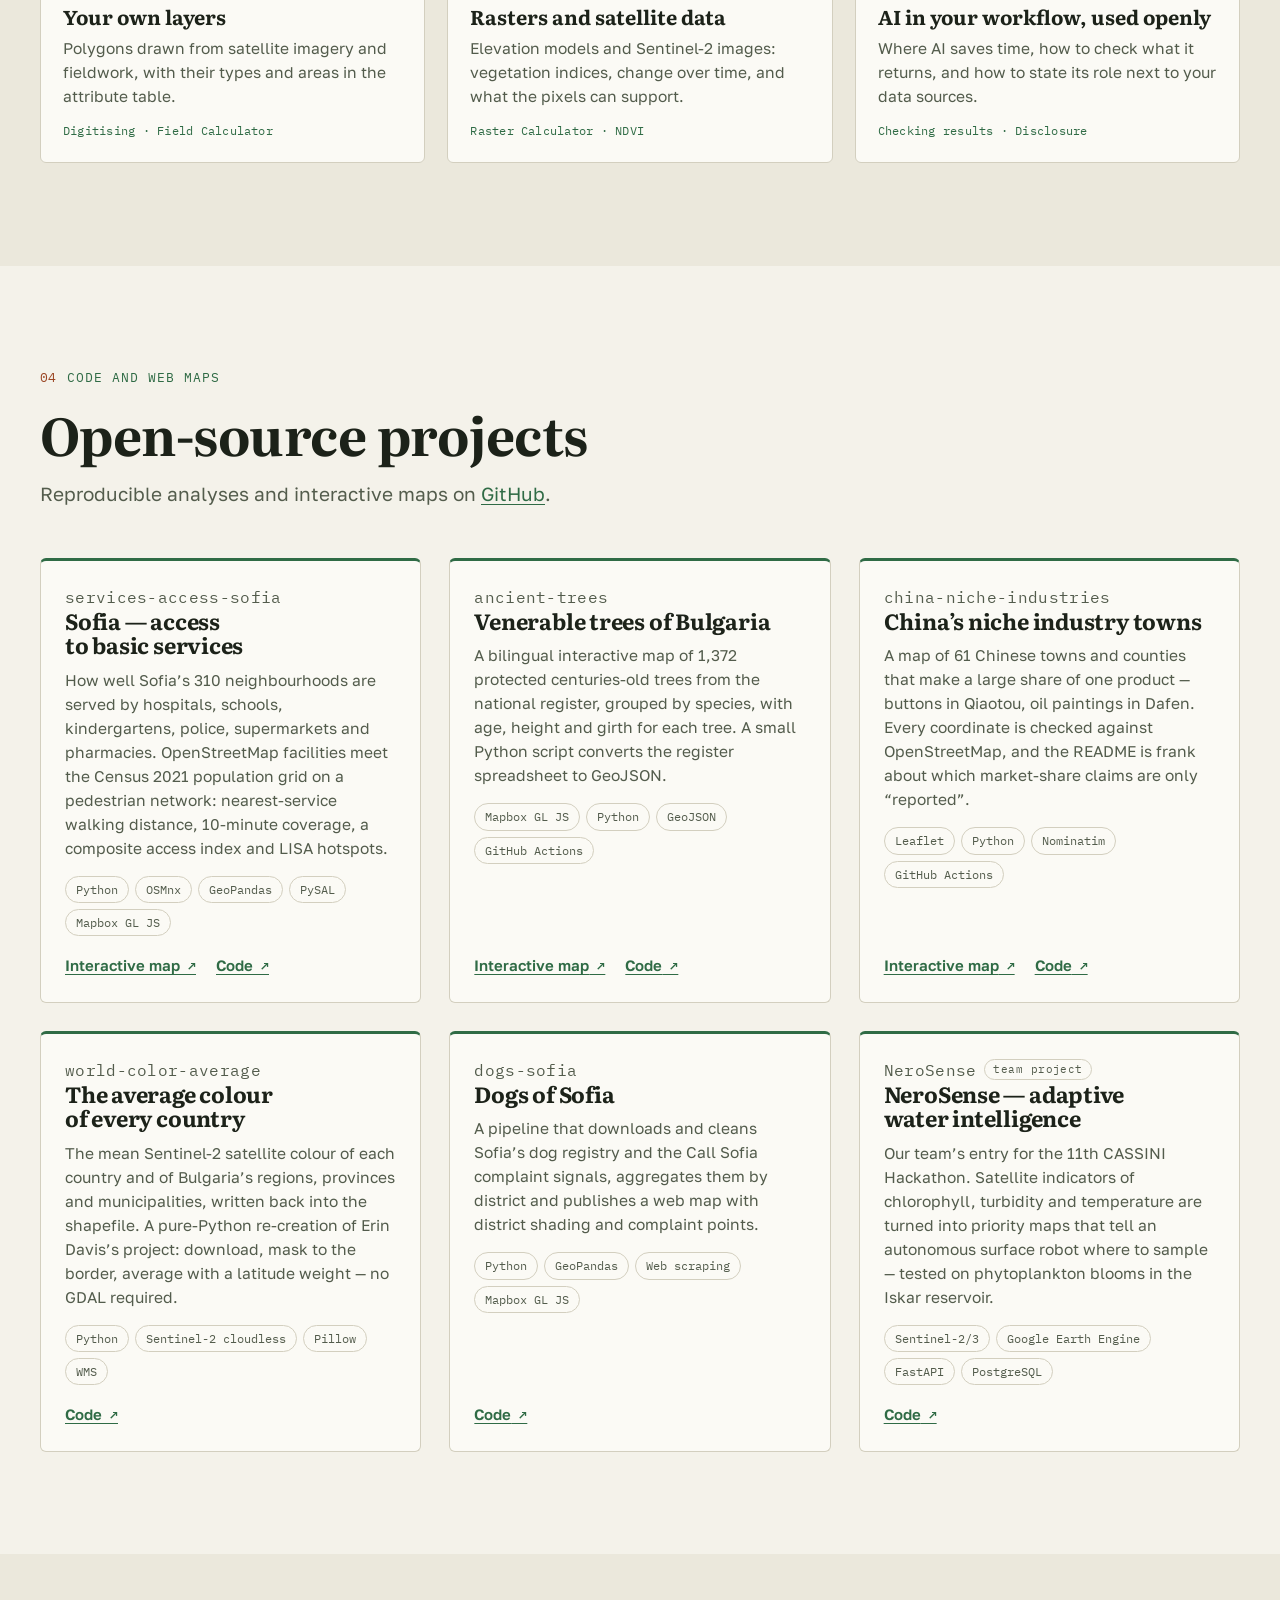
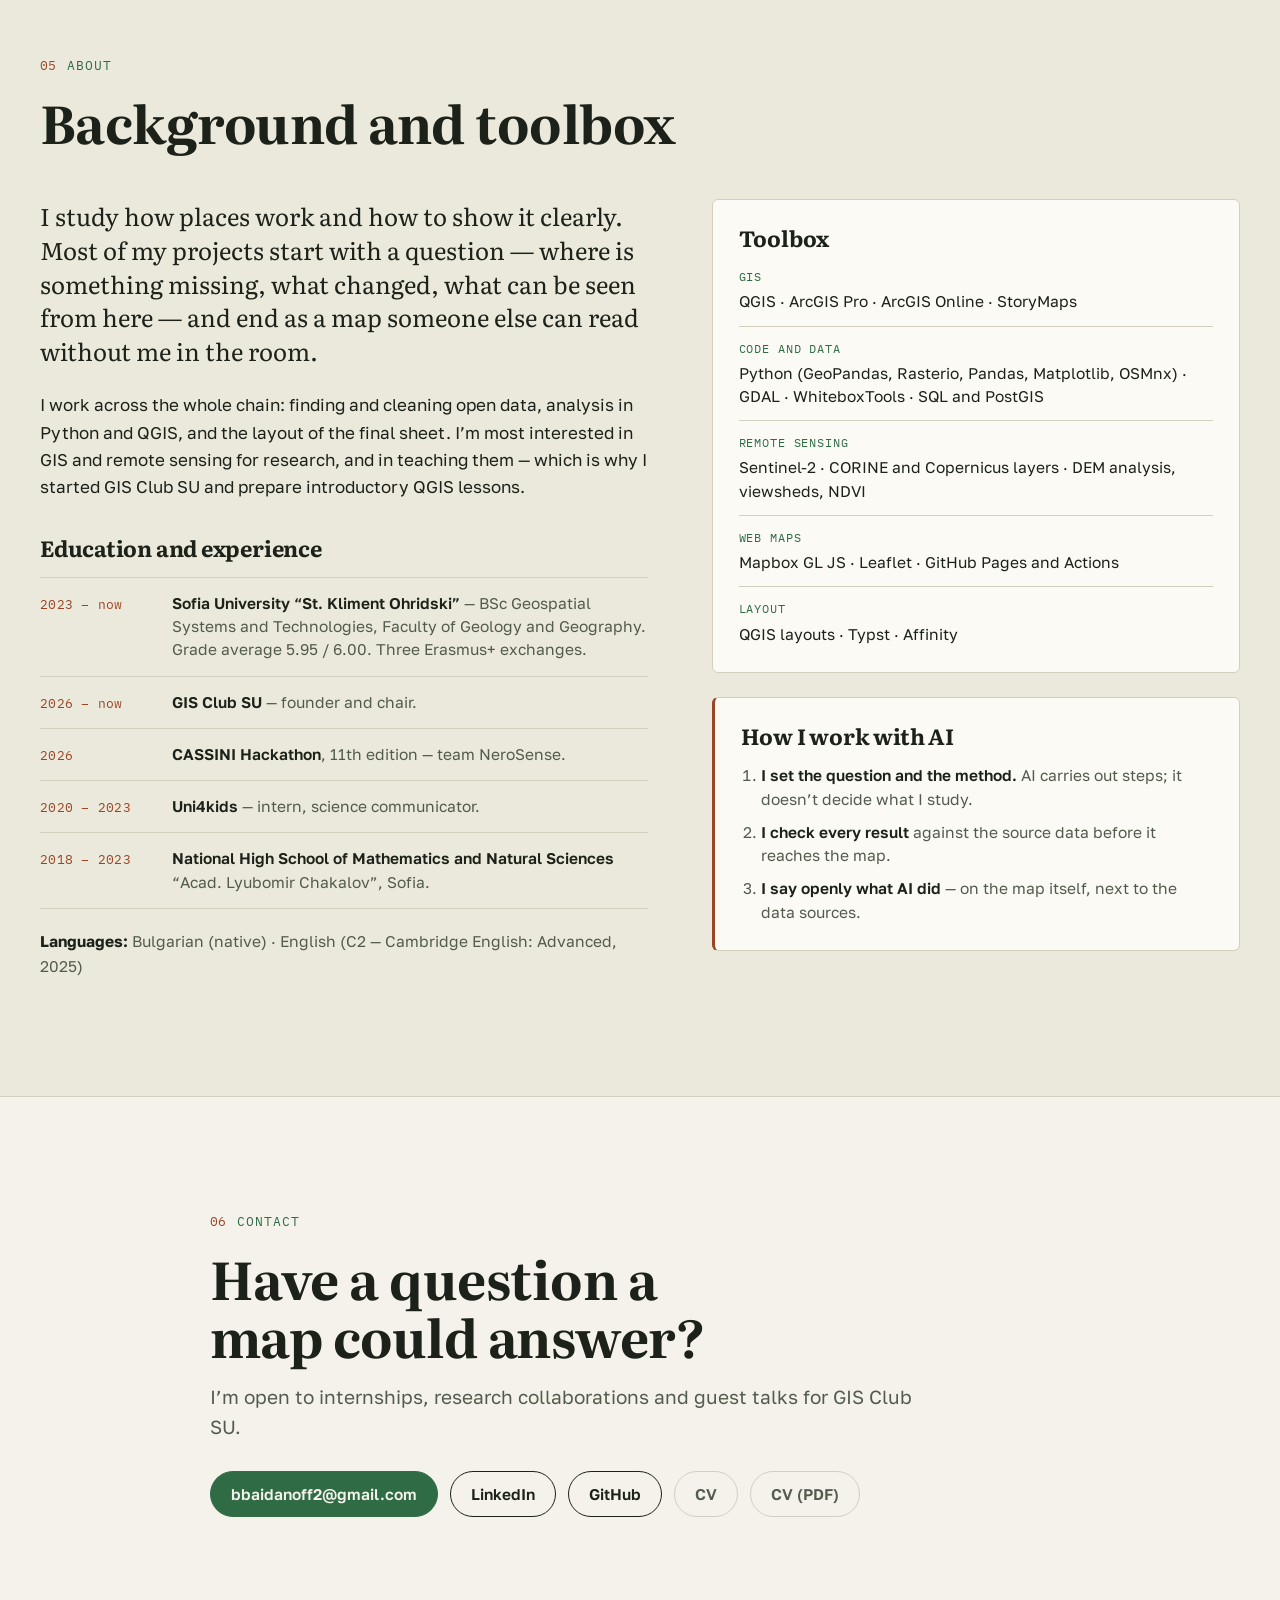
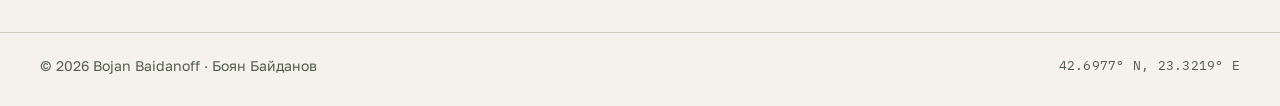
==== commit cbad8460: "Add a tutoring button to the hero A "GIS tutoring" button next to "GIS Club SU" at the top of the pa" ====
--- a/bg/index.html
+++ b/bg/index.html
@@ -78,6 +78,7 @@
       <div class="cta-row">
         <a class="btn btn-primary" href="#work">See the work</a>
         <a class="btn" href="#club">GIS Club SU</a>
+        <a class="btn" href="#tutoring">GIS tutoring</a>
         <a class="btn btn-ghost" href="cv/">CV</a>
       </div>
     </div>
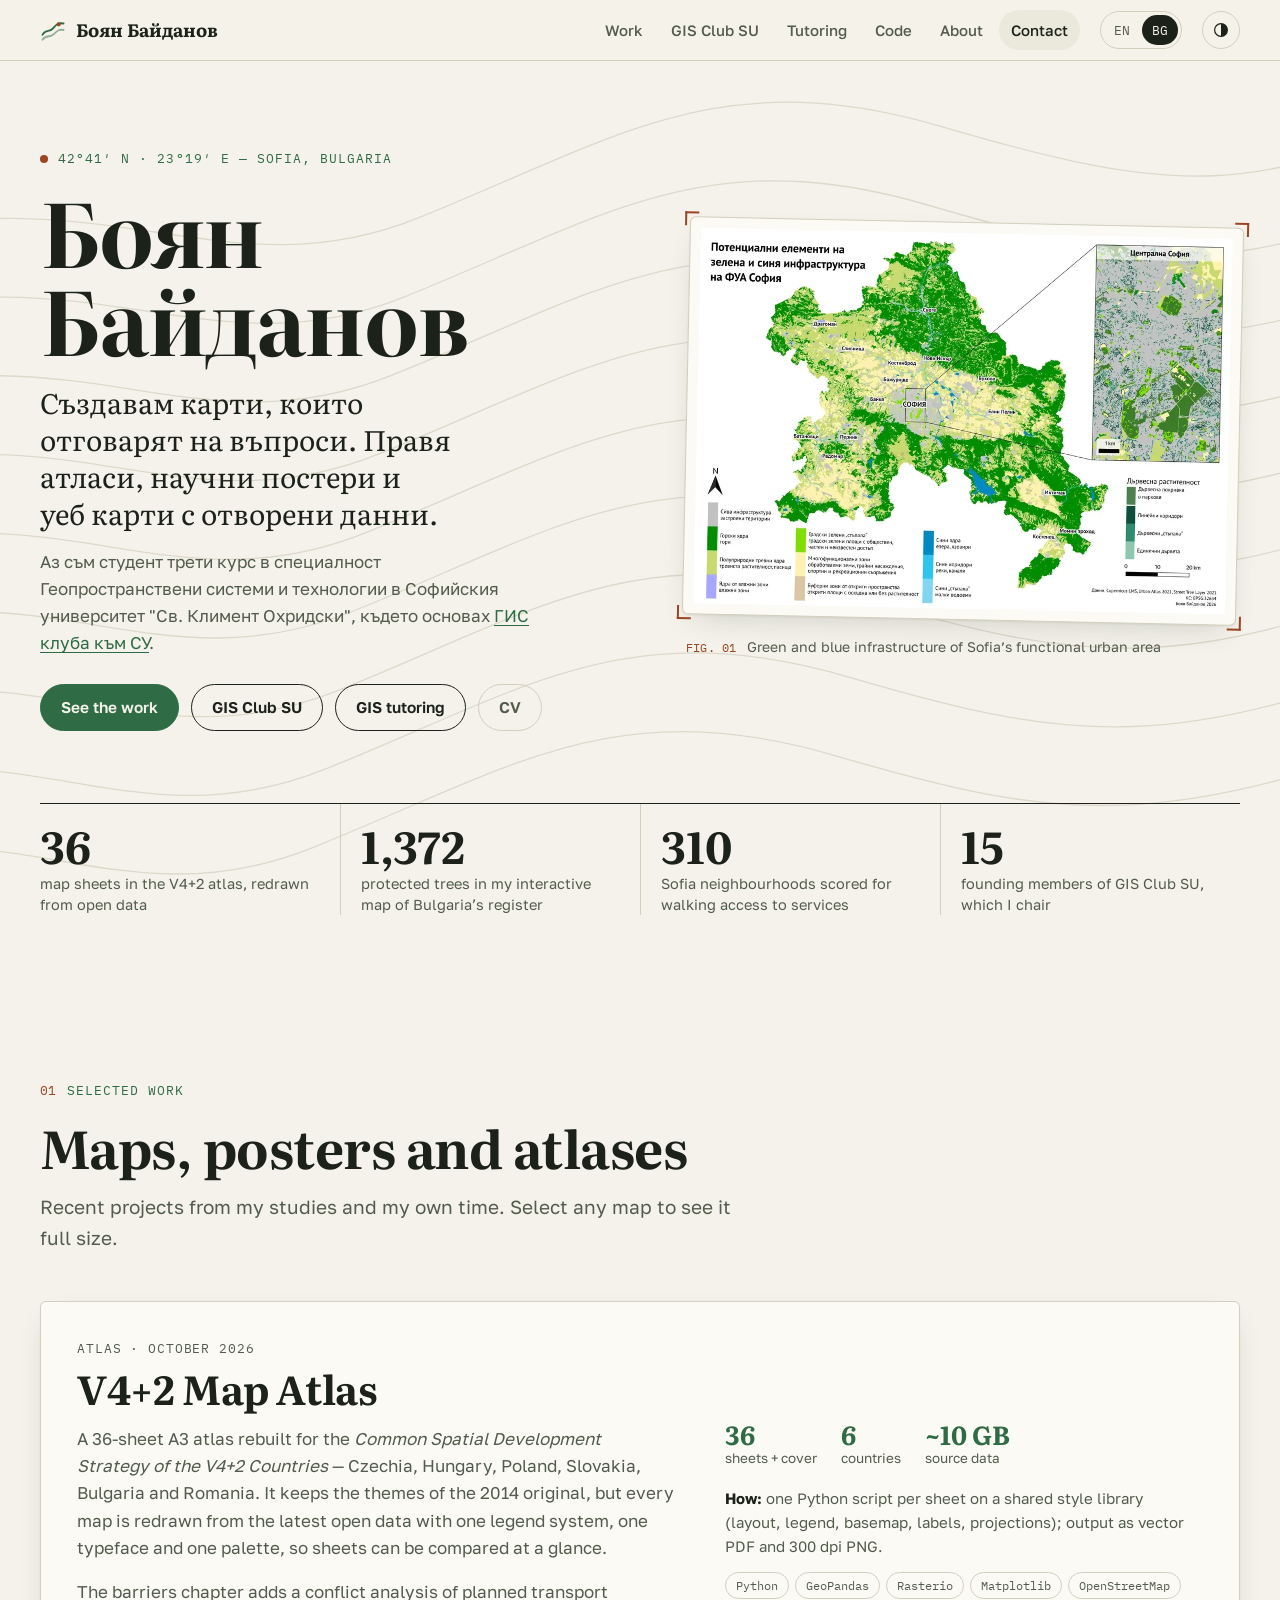
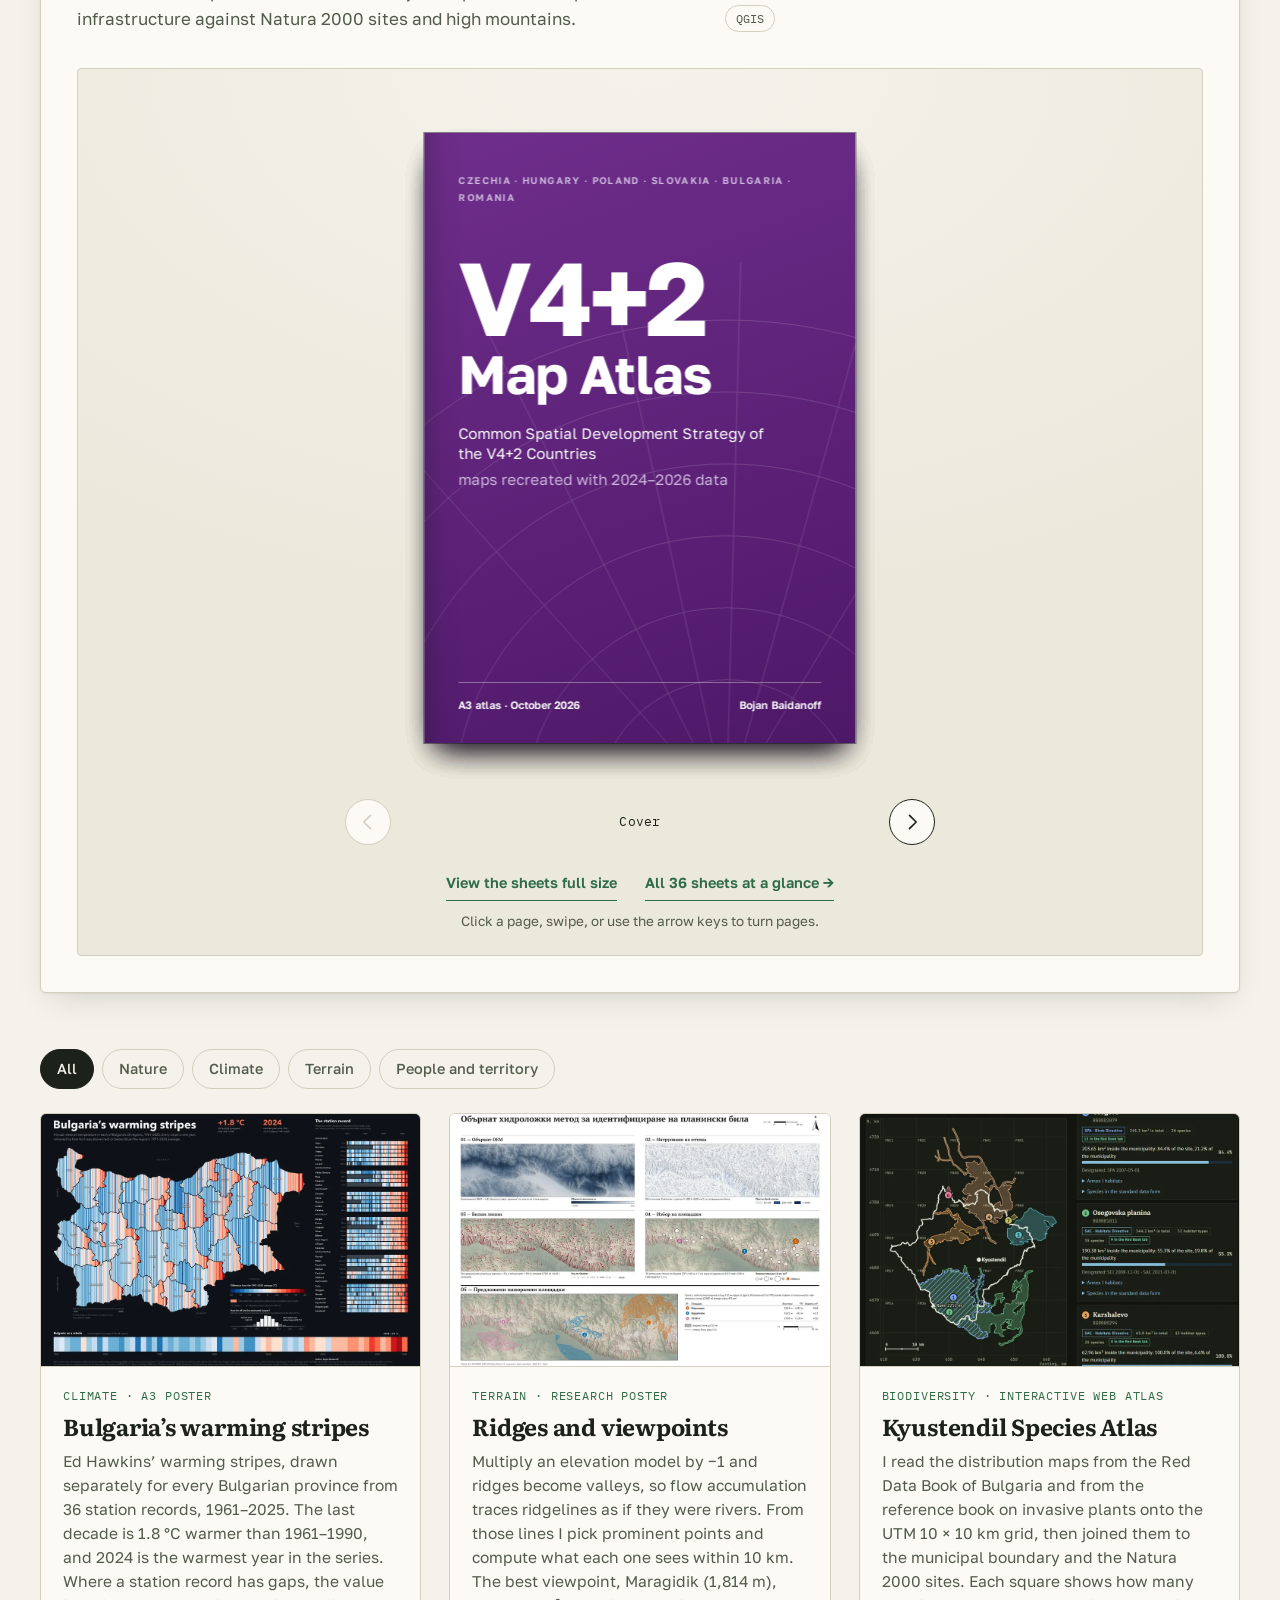
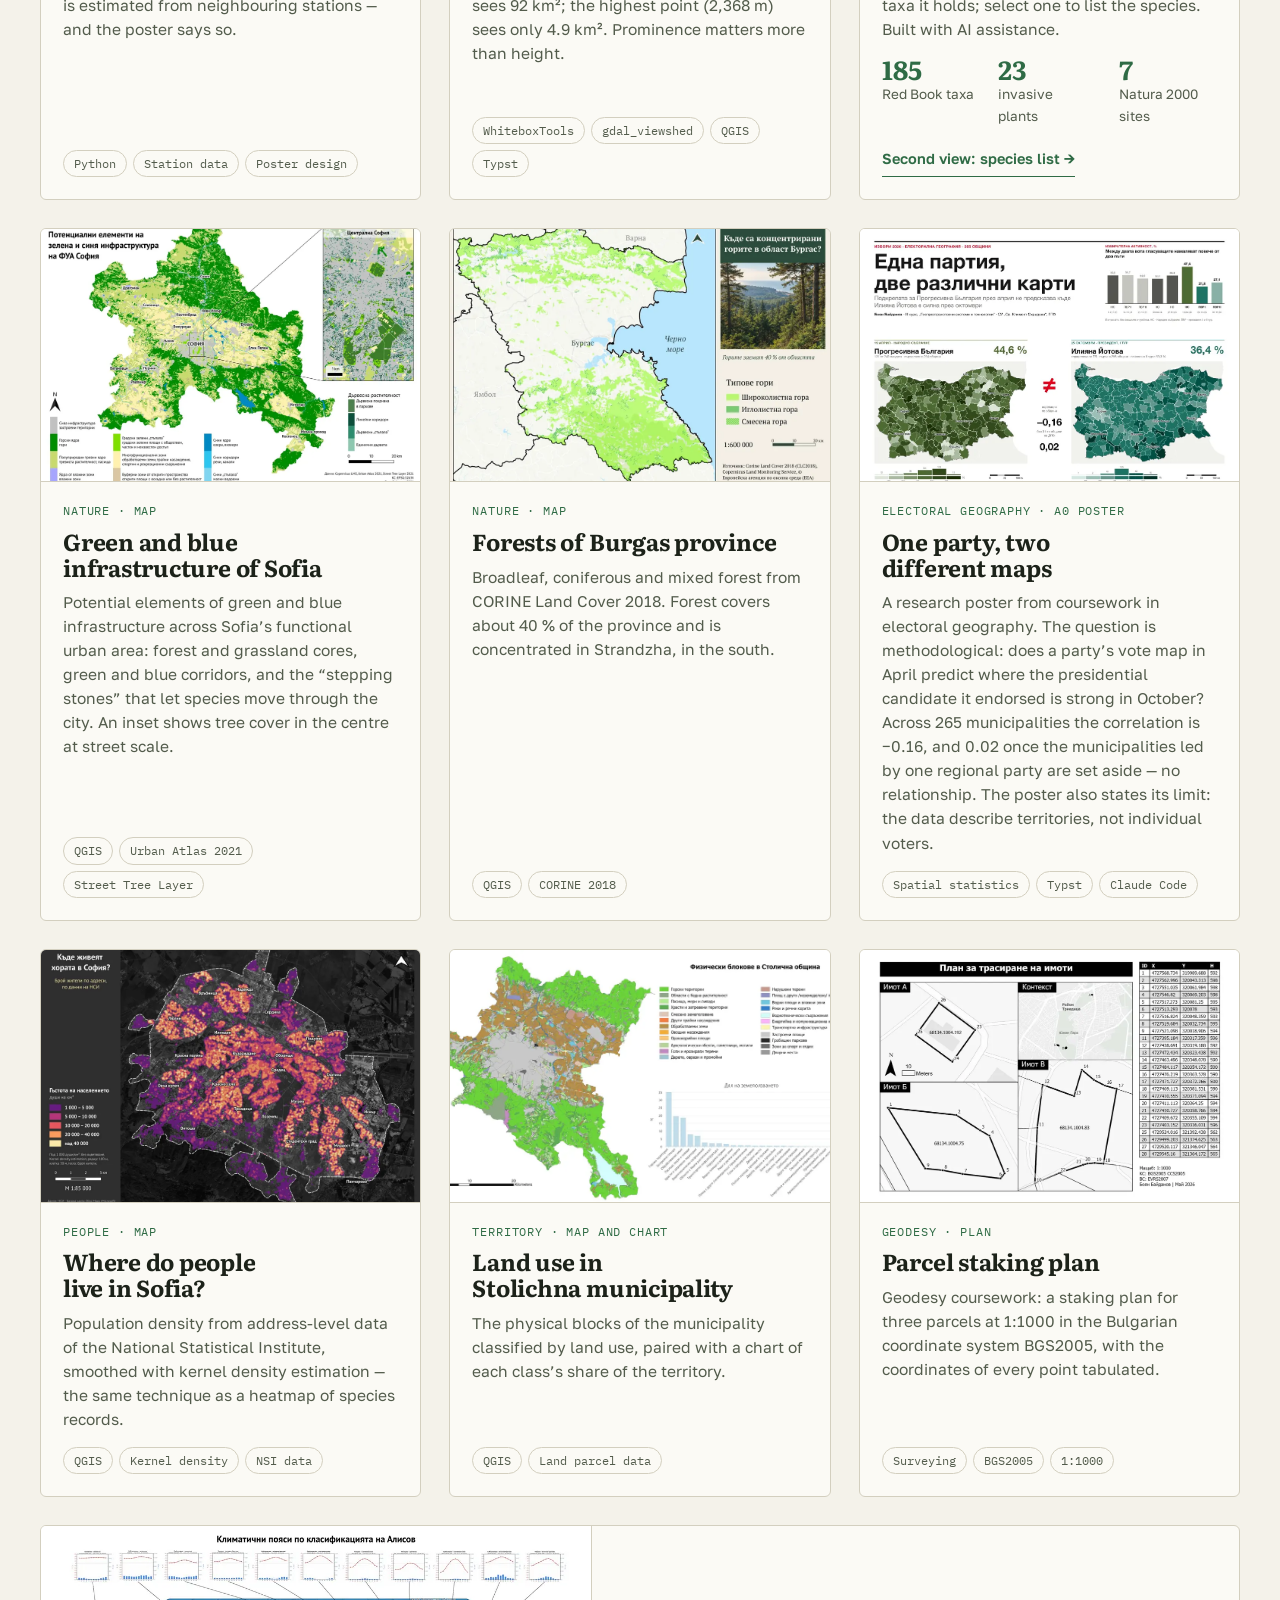
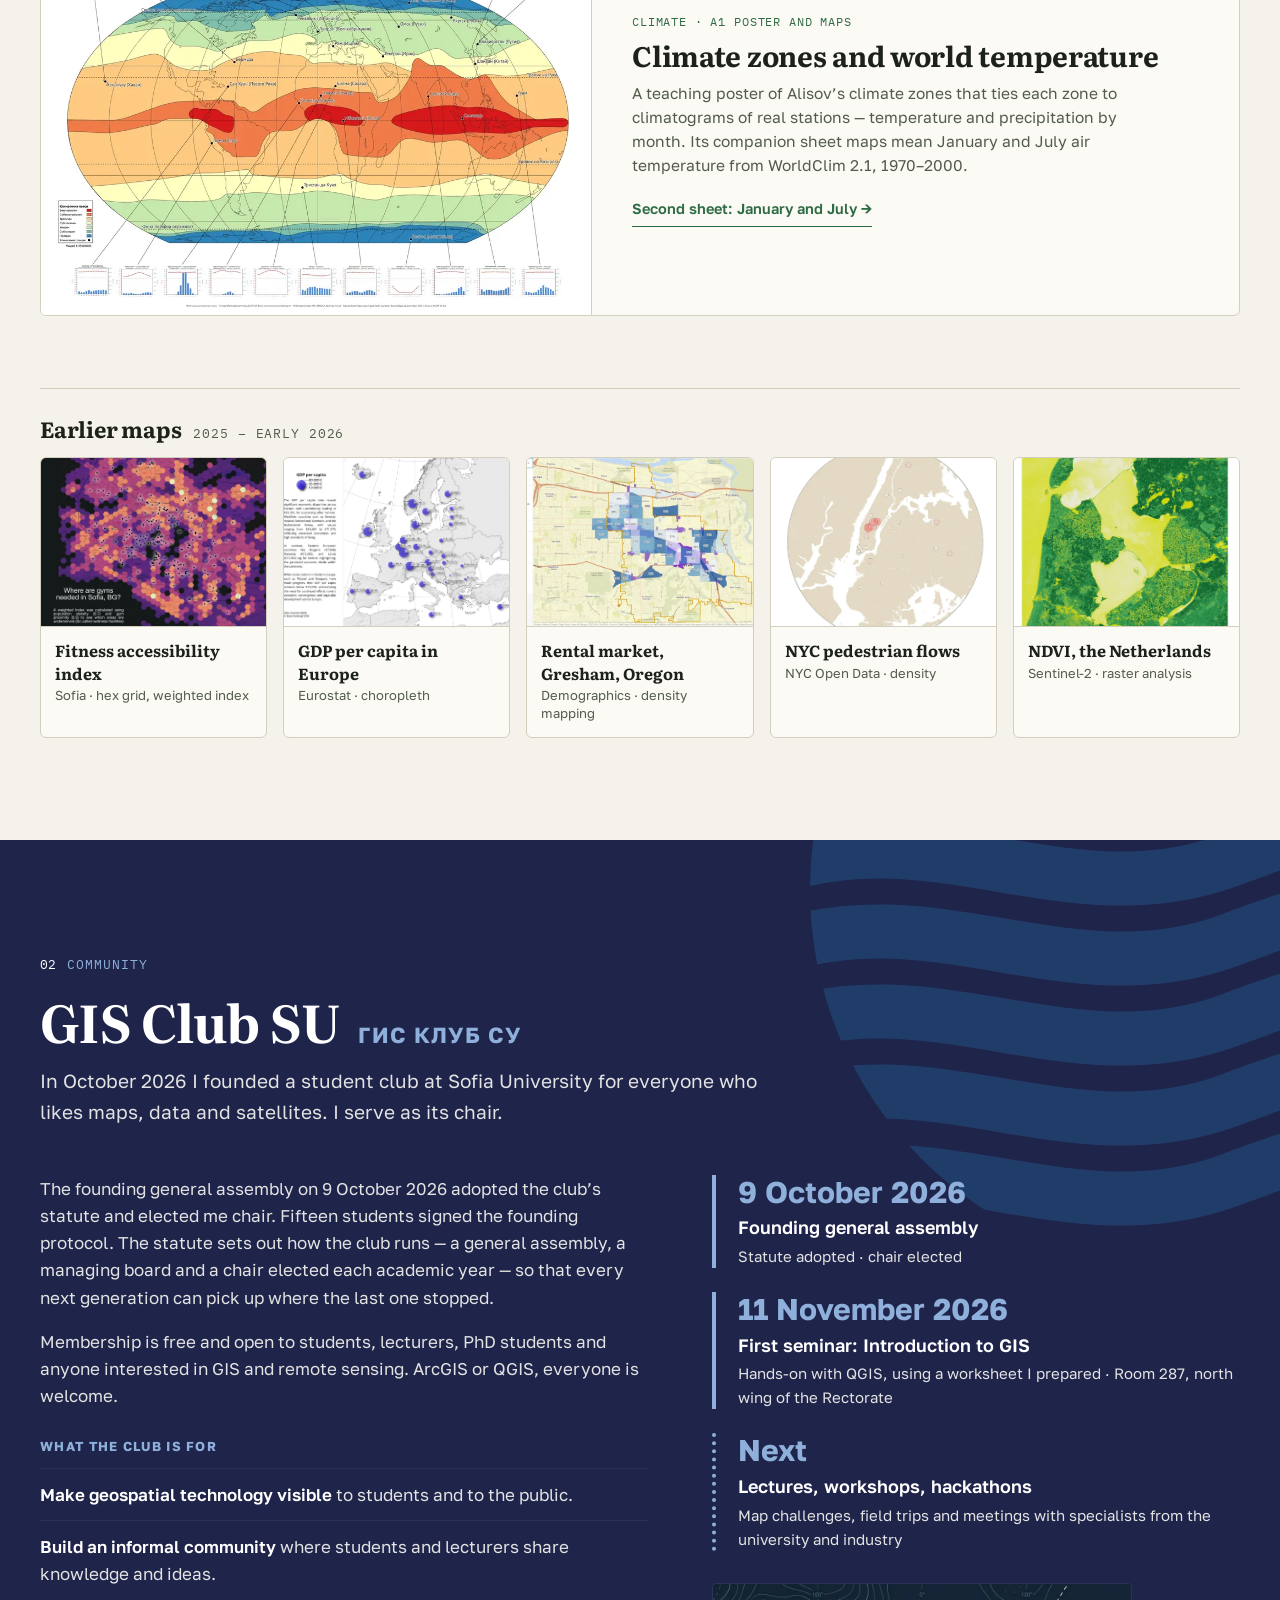
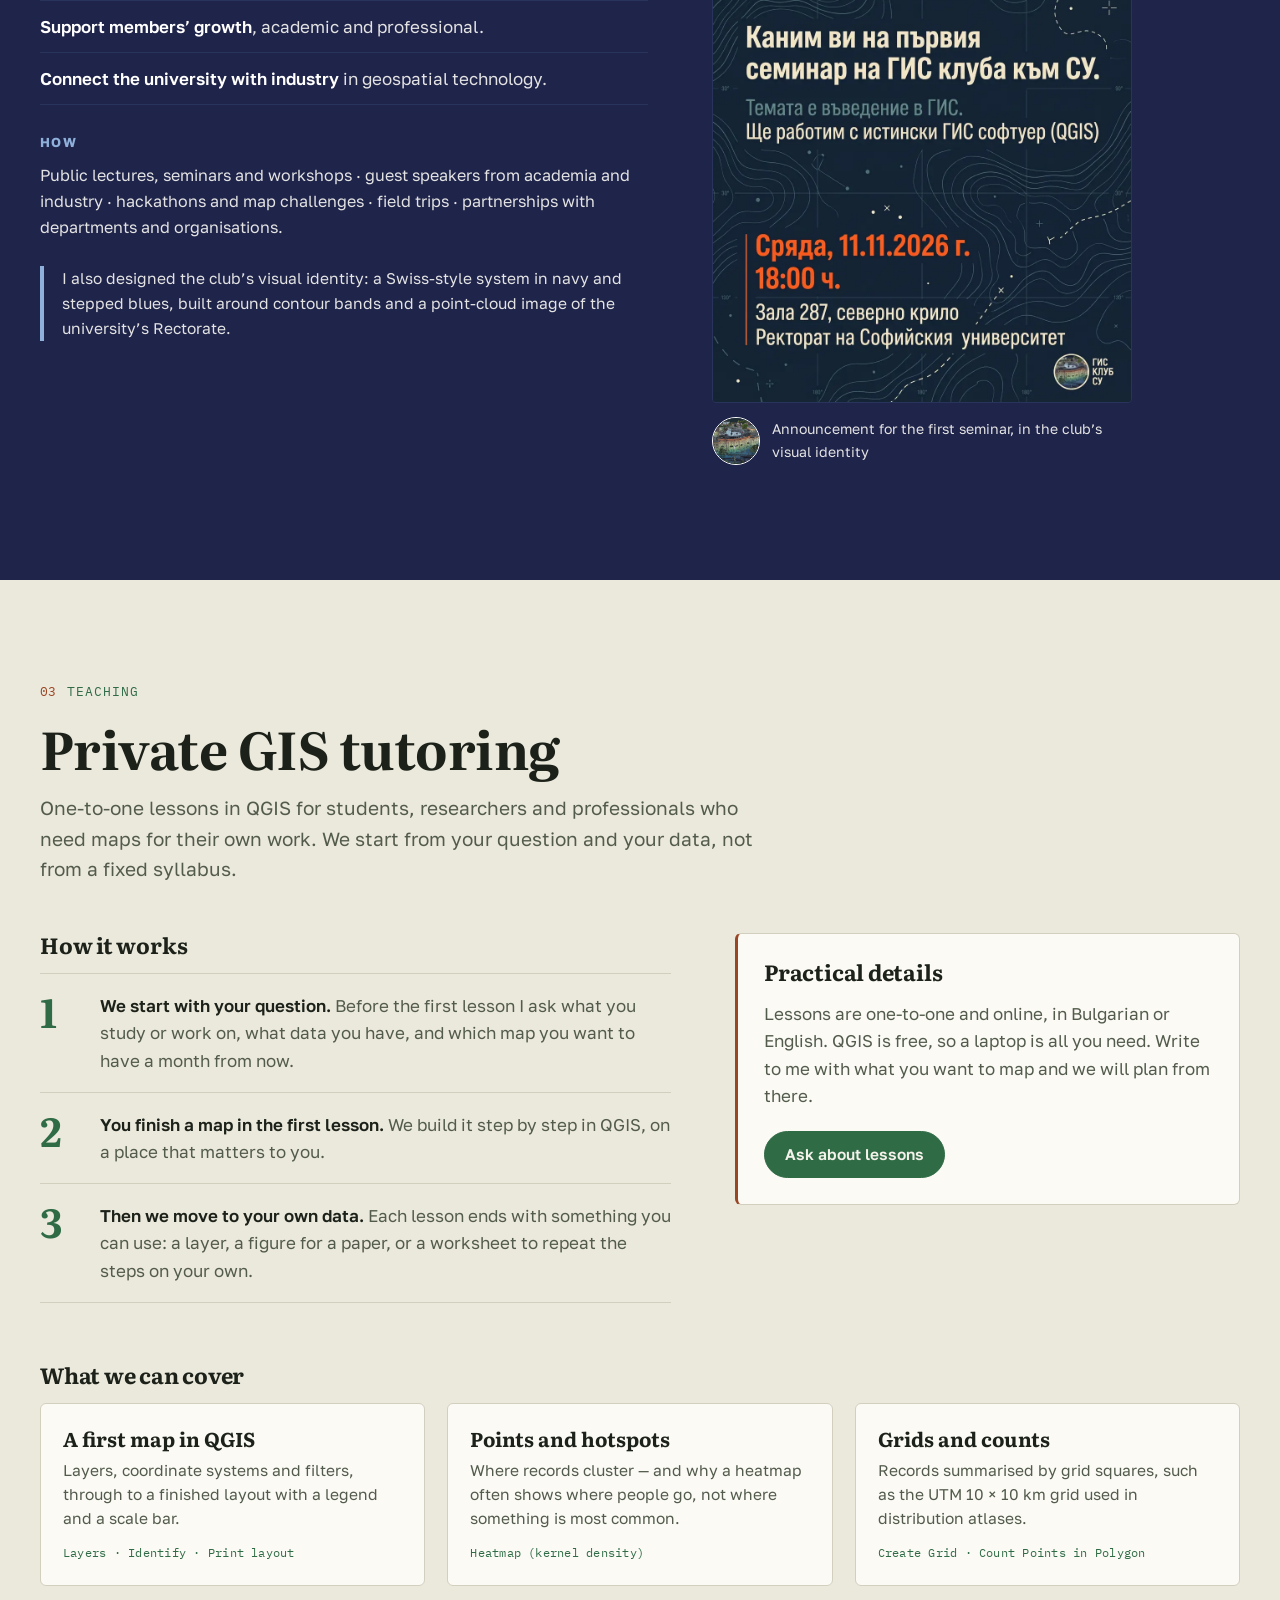
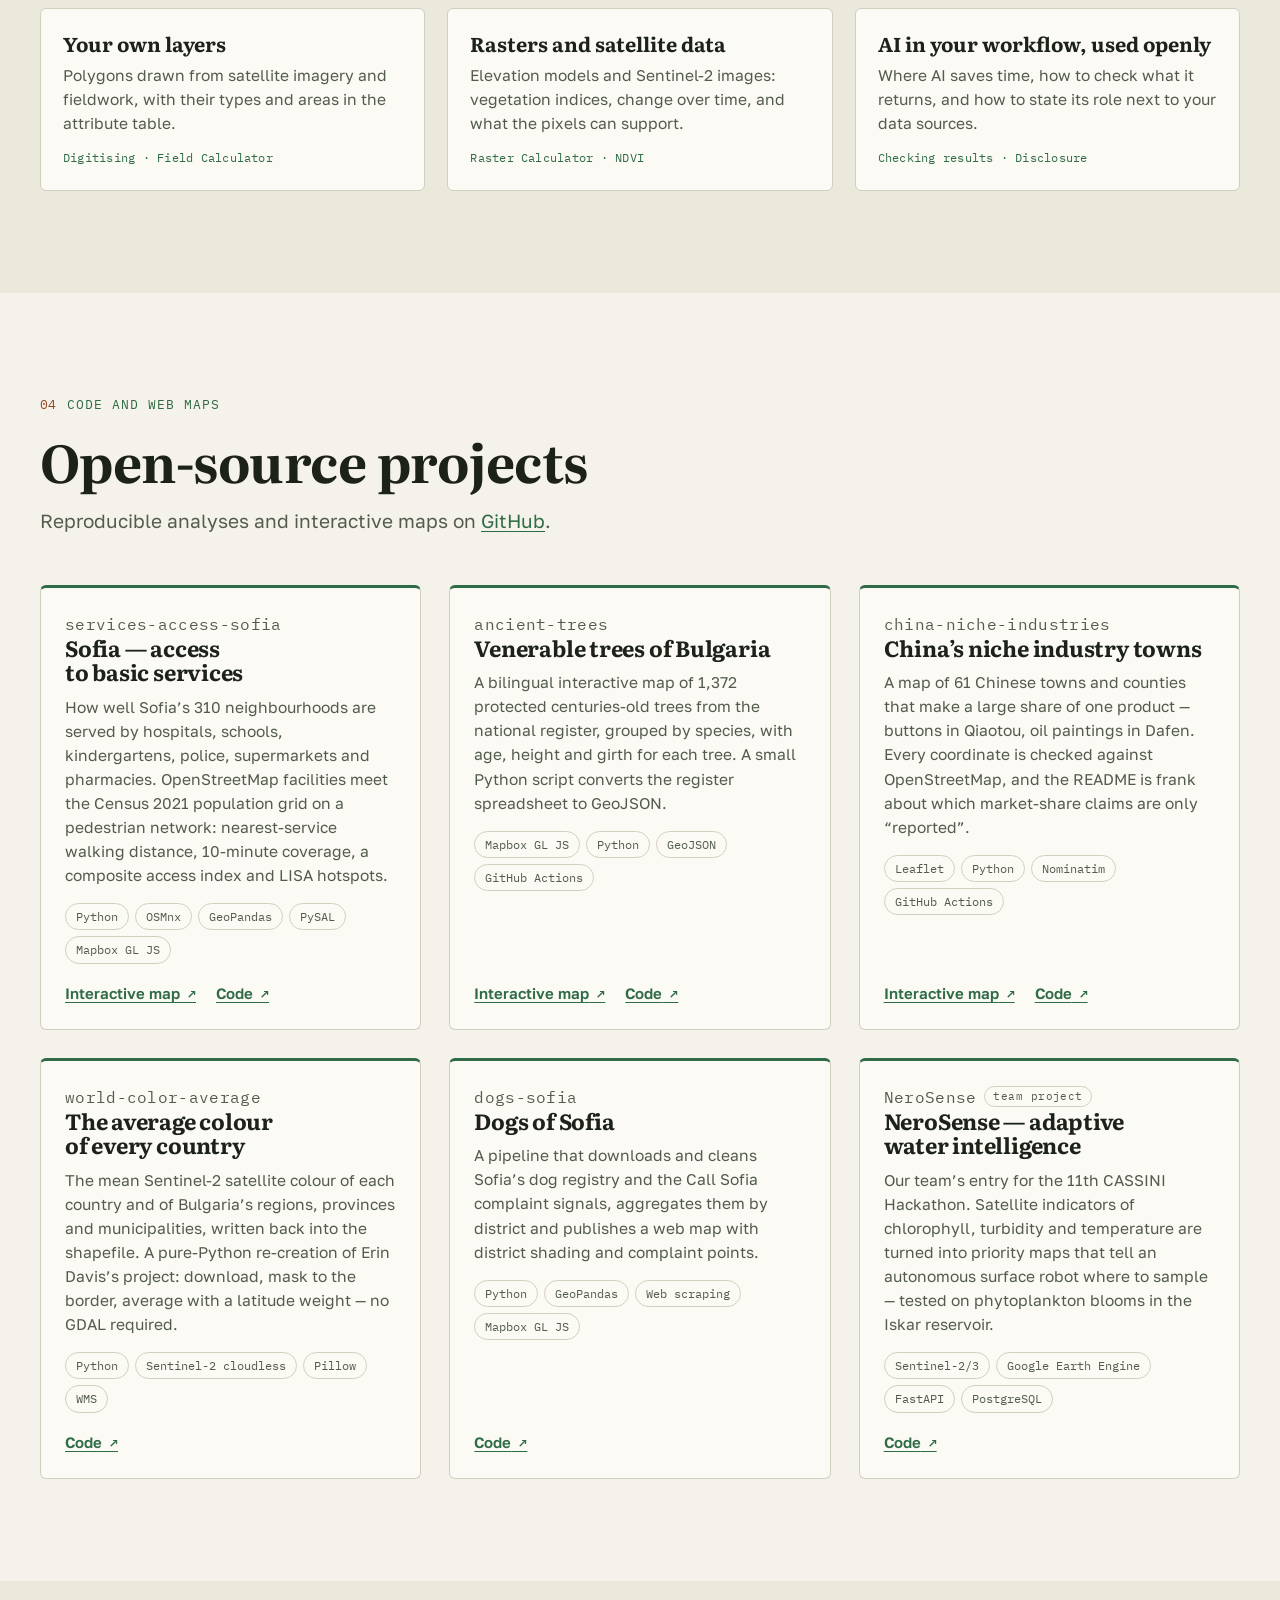
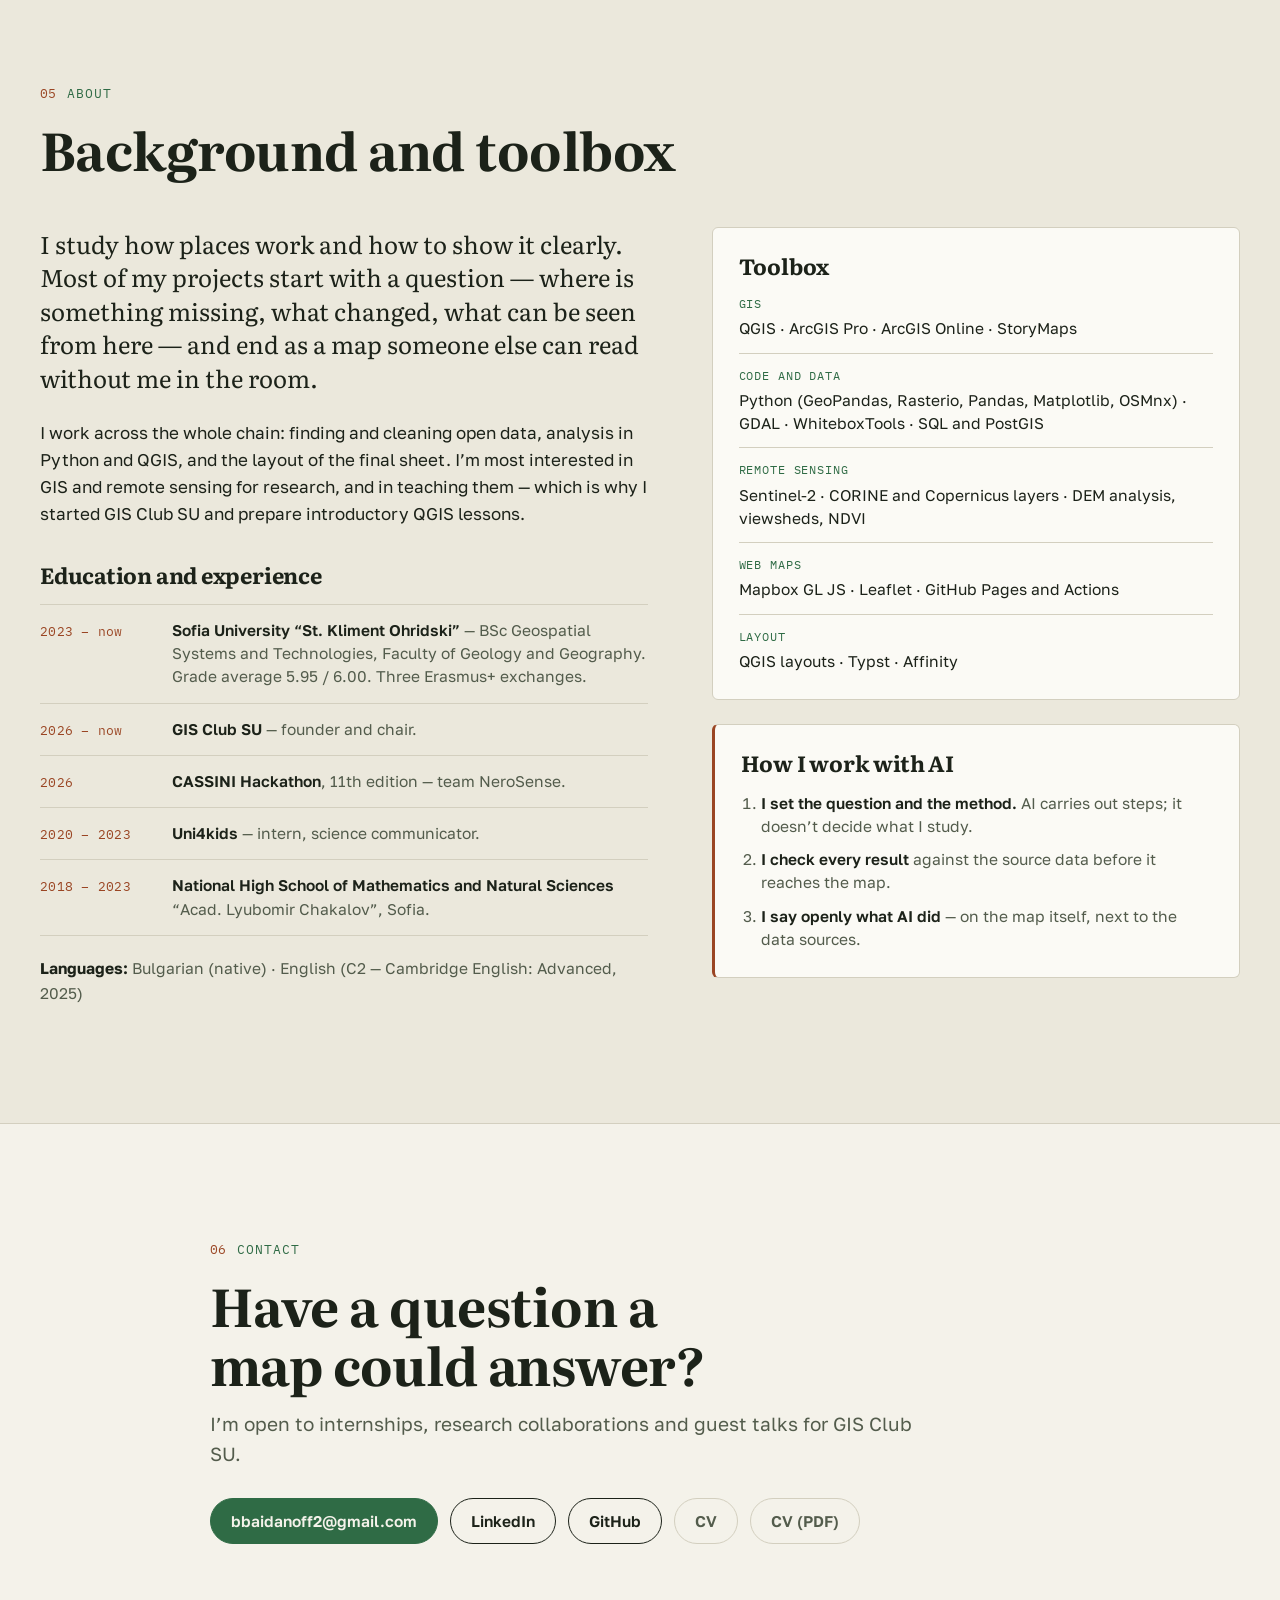
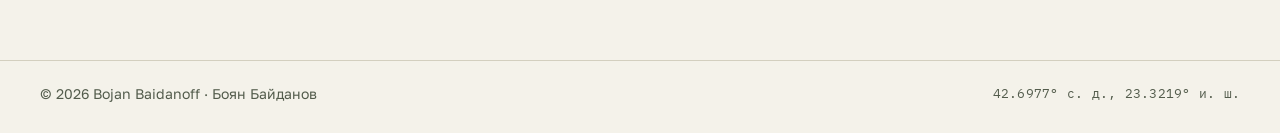
==== commit 8fac5613: "Translate site, interface and hero text to Bulgarian; rebuild pages Co-Authored-By: Claude Opus 5.5 " ====
--- a/bg/index.html
+++ b/bg/index.html
@@ -4,16 +4,16 @@
 <meta charset="utf-8">
 <meta name="viewport" content="width=device-width, initial-scale=1">
 <!-- Generated by build.py from content/bg.md. Edit that file, then run: python3 build.py -->
-<title>Bojan Baidanoff — GIS, cartography and spatial analysis</title>
-<meta name="description" content="Portfolio of Bojan Baidanoff, Geospatial Systems and Technologies student at Sofia University and founder of GIS Club SU: map atlases, climate and terrain posters, biodiversity web atlases and open-source spatial analysis.">
-<meta name="author" content="Bojan Baidanoff">
+<title>Боян Байданов - Специалист по ГИС, картография и пространствен анализ</title>
+<meta name="description" content="Портфолиото на Боян Байданов, студент по Геопространствени системи и технологии в Софийския университет &quot;Св. Климент Охридски&quot;, основател и председател на ГИС клуба при СУ и създател на карти атласи, постери, уеб карти и пространствени анализи с отворен код.">
+<meta name="author" content="Боян Байданов">
 <link rel="canonical" href="https://bbaid.github.io/bg/">
 <link rel="alternate" hreflang="en" href="https://bbaid.github.io/">
 <link rel="alternate" hreflang="bg" href="https://bbaid.github.io/bg/">
 <meta property="og:type" content="website">
 <meta property="og:url" content="https://bbaid.github.io/bg/">
-<meta property="og:title" content="Bojan Baidanoff — GIS, cartography and spatial analysis">
-<meta property="og:description" content="Map atlases, climate and terrain posters, biodiversity web atlases and open-source spatial analysis. Founder of GIS Club SU at Sofia University.">
+<meta property="og:title" content="Боян Байданов - Специалист по ГИС, картография и пространствен анализ">
+<meta property="og:description" content="Портфолио на Б. Байданов. Карти, атласи и уеб продукти. Сайт на ГИС клуба в СУ.">
 <meta property="og:image" content="https://bbaid.github.io/assets/img/og-cover.jpg">
 <meta name="twitter:card" content="summary_large_image">
 <meta name="theme-color" content="#f4f2ea" media="(prefers-color-scheme: light)">
@@ -29,15 +29,15 @@
 </script>
 </head>
 <body>
-<a class="skip" href="#main">Skip to content</a>
+<a class="skip" href="#main">Пропусни</a>
 
 <header class="site-header" id="top">
   <div class="wrap header-row">
-    <a class="brand" href="#top" aria-label="Bojan Baidanoff, back to top">
+    <a class="brand" href="#top" aria-label="Боян Байданов, върни се от начало">
       <svg class="brand-mark" viewBox="0 0 32 32" aria-hidden="true"><path d="M3 22c5-8 8-2 13-8s7-7 13-6" /><path d="M3 28c5-7 9-2 14-7s7-6 12-5" /><circle cx="23" cy="9" r="2.6" /></svg>
-      <span class="brand-name">Bojan Baidanoff</span>
+      <span class="brand-name">Боян Байданов</span>
     </a>
-    <nav class="nav" aria-label="Sections">
+    <nav class="nav" aria-label="Секции">
       <a href="#work">Work</a>
       <a href="#club">GIS Club SU</a>
       <a href="#tutoring">Tutoring</a>
@@ -45,8 +45,8 @@
       <a href="#about">About</a>
       <a href="#contact">Contact</a>
     </nav>
-    <div class="lang" role="group" aria-label="Language" data-lang-toggle><a href="../" lang="en" hreflang="en">EN</a><a href="../bg/" lang="bg" hreflang="bg" aria-current="true">BG</a></div>
-    <button class="theme-toggle" type="button" id="themeToggle" aria-label="Switch colour theme">
+    <div class="lang" role="group" aria-label="Език" data-lang-toggle><a href="../" lang="en" hreflang="en">EN</a><a href="../bg/" lang="bg" hreflang="bg" aria-current="true">BG</a></div>
+    <button class="theme-toggle" type="button" id="themeToggle" aria-label="Смени темама">
       <svg viewBox="0 0 24 24" aria-hidden="true"><circle cx="12" cy="12" r="8.5" /><path d="M12 3.5v17a8.5 8.5 0 0 0 0-17z" class="half" /></svg>
     </button>
   </div>
@@ -72,9 +72,9 @@
   <div class="wrap hero-grid">
     <div class="hero-text">
       <p class="eyebrow"><span class="dot"></span>42°41′ N · 23°19′ E — Sofia, Bulgaria</p>
-      <h1>Bojan Baidanoff</h1>
-      <p class="hero-lead">I make maps that answer a question — atlases, research posters and web maps built from open spatial data.</p>
-      <p class="hero-sub">Third-year student of Geospatial Systems and Technologies at Sofia University “St. Kliment Ohridski”, and founder of <a href="#club">GIS Club SU</a>.</p>
+      <h1>Боян Байданов</h1>
+      <p class="hero-lead">Създавам карти, които отговарят на въпроси. Правя атласи, научни постери и уеб карти с отворени данни.</p>
+      <p class="hero-sub">Аз съм студент трети курс в специалност Геопространствени системи и технологии в Софийския университет "Св. Климент Охридски", където основах <a href="#club">ГИС клуба към СУ</a>.</p>
       <div class="cta-row">
         <a class="btn btn-primary" href="#work">See the work</a>
         <a class="btn" href="#club">GIS Club SU</a>
@@ -213,7 +213,7 @@
       </div>
     </article>
 
-    <div class="filters" role="group" aria-label="Filter projects by theme">
+    <div class="filters" role="group" aria-label="Филтрирай проектите по тема">
       <button type="button" class="chip is-active" data-filter="all" aria-pressed="true">All</button>
       <button type="button" class="chip" data-filter="nature" aria-pressed="false">Nature</button>
       <button type="button" class="chip" data-filter="climate" aria-pressed="false">Climate</button>
@@ -224,7 +224,7 @@
     <div class="grid" id="projectGrid">
 
       <article class="card reveal" data-cat="climate">
-        <button class="card-media" type="button" data-label="View map" data-lightbox data-group="stripes" data-full="../assets/img/warming-stripes.webp" data-caption="Bulgaria’s warming stripes: one set of stripes per province, 1961–2025, with the records of 36 stations.">
+        <button class="card-media" type="button" data-label="Виж картата" data-lightbox data-group="stripes" data-full="../assets/img/warming-stripes.webp" data-caption="Bulgaria’s warming stripes: one set of stripes per province, 1961–2025, with the records of 36 stations.">
           <img src="../assets/img/warming-stripes-sm.webp" width="1000" height="707" loading="lazy" alt="Dark poster of Bulgaria where each province is filled with blue-to-red climate stripes">
         </button>
         <div class="card-body">
@@ -236,7 +236,7 @@
       </article>
 
       <article class="card reveal" data-cat="terrain">
-        <button class="card-media" type="button" data-label="View map" data-lightbox data-group="ridges" data-full="../assets/img/ridges-viewpoints.webp" data-caption="An inverted hydrological method for identifying mountain ridges, in five steps: inverted DEM, flow accumulation, ridgelines, viewpoint selection and visibility.">
+        <button class="card-media" type="button" data-label="Виж картата" data-lightbox data-group="ridges" data-full="../assets/img/ridges-viewpoints.webp" data-caption="An inverted hydrological method for identifying mountain ridges, in five steps: inverted DEM, flow accumulation, ridgelines, viewpoint selection and visibility.">
           <img src="../assets/img/ridges-viewpoints-sm.webp" width="1000" height="707" loading="lazy" alt="Five-panel poster showing an inverted elevation model, flow accumulation, ridgelines and viewsheds">
         </button>
         <div class="card-body">
@@ -248,7 +248,7 @@
       </article>
 
       <article class="card reveal" data-cat="nature">
-        <button class="card-media" type="button" data-label="View map" data-lightbox data-group="kyustendil" data-full="../assets/img/kyustendil-atlas.webp" data-caption="Kyustendil Species Atlas: Natura 2000 sites over the UTM 10 × 10 km grid, with each site’s overlap with the municipality.">
+        <button class="card-media" type="button" data-label="Виж картата" data-lightbox data-group="kyustendil" data-full="../assets/img/kyustendil-atlas.webp" data-caption="Kyustendil Species Atlas: Natura 2000 sites over the UTM 10 × 10 km grid, with each site’s overlap with the municipality.">
           <img src="../assets/img/kyustendil-atlas-sm.webp" width="1000" height="832" loading="lazy" alt="Dark web interface with a map of Kyustendil municipality, protected sites and a 10 km grid">
         </button>
         <div class="card-body">
@@ -265,7 +265,7 @@
       </article>
 
       <article class="card reveal" data-cat="nature">
-        <button class="card-media" type="button" data-label="View map" data-lightbox data-group="gbi" data-full="../assets/img/sofia-green-blue.webp" data-caption="Potential elements of green and blue infrastructure in the functional urban area of Sofia, 2026. Data: Copernicus Land Monitoring Service, Urban Atlas 2021, Street Tree Layer 2021.">
+        <button class="card-media" type="button" data-label="Виж картата" data-lightbox data-group="gbi" data-full="../assets/img/sofia-green-blue.webp" data-caption="Potential elements of green and blue infrastructure in the functional urban area of Sofia, 2026. Data: Copernicus Land Monitoring Service, Urban Atlas 2021, Street Tree Layer 2021.">
           <img src="../assets/img/sofia-green-blue-sm.webp" width="1000" height="707" loading="lazy" alt="Map of forest cores, grassland cores, corridors and water bodies around Sofia, with an inset of the city centre">
         </button>
         <div class="card-body">
@@ -277,7 +277,7 @@
       </article>
 
       <article class="card reveal" data-cat="nature">
-        <button class="card-media" type="button" data-label="View map" data-lightbox data-group="burgas" data-full="../assets/img/burgas-forests.webp" data-caption="Where are the forests of Burgas province concentrated? Broadleaf, coniferous and mixed forest from CORINE Land Cover 2018.">
+        <button class="card-media" type="button" data-label="Виж картата" data-lightbox data-group="burgas" data-full="../assets/img/burgas-forests.webp" data-caption="Where are the forests of Burgas province concentrated? Broadleaf, coniferous and mixed forest from CORINE Land Cover 2018.">
           <img src="../assets/img/burgas-forests-sm.webp" width="1000" height="708" loading="lazy" alt="Map of Burgas province with forest cover in shades of green, densest in the south">
         </button>
         <div class="card-body">
@@ -289,7 +289,7 @@
       </article>
 
       <article class="card reveal" data-cat="people">
-        <button class="card-media media-top" type="button" data-label="View map" data-lightbox data-group="elections" data-full="../assets/img/elections-2026.webp" data-caption="“One party, two different maps” — A0 research poster on the electoral geography of Bulgaria’s 2026 elections across 265 municipalities.">
+        <button class="card-media media-top" type="button" data-label="Виж картата" data-lightbox data-group="elections" data-full="../assets/img/elections-2026.webp" data-caption="“One party, two different maps” — A0 research poster on the electoral geography of Bulgaria’s 2026 elections across 265 municipalities.">
           <img src="../assets/img/elections-2026-sm.webp" width="991" height="1400" loading="lazy" alt="Research poster with two choropleth maps of Bulgaria by municipality, a turnout chart and a scatter plot">
         </button>
         <div class="card-body">
@@ -301,7 +301,7 @@
       </article>
 
       <article class="card reveal" data-cat="people">
-        <button class="card-media" type="button" data-label="View map" data-lightbox data-group="population" data-full="../assets/img/sofia-population.webp" data-caption="Where do people live in Sofia? Population density from address-level NSI data, smoothed with kernel density estimation.">
+        <button class="card-media" type="button" data-label="Виж картата" data-lightbox data-group="population" data-full="../assets/img/sofia-population.webp" data-caption="Where do people live in Sofia? Population density from address-level NSI data, smoothed with kernel density estimation.">
           <img src="../assets/img/sofia-population-sm.webp" width="1000" height="708" loading="lazy" alt="Dark map of Sofia with population density glowing from purple to orange">
         </button>
         <div class="card-body">
@@ -313,7 +313,7 @@
       </article>
 
       <article class="card reveal" data-cat="people">
-        <button class="card-media" type="button" data-label="View map" data-lightbox data-group="landuse" data-full="../assets/img/stolichna-landuse.webp" data-caption="Physical blocks in Stolichna municipality by land use, with a chart of each class’s share.">
+        <button class="card-media" type="button" data-label="Виж картата" data-lightbox data-group="landuse" data-full="../assets/img/stolichna-landuse.webp" data-caption="Physical blocks in Stolichna municipality by land use, with a chart of each class’s share.">
           <img src="../assets/img/stolichna-landuse-sm.webp" width="1000" height="563" loading="lazy" alt="Land-use map of Stolichna municipality next to a bar chart of land-use shares">
         </button>
         <div class="card-body">
@@ -325,7 +325,7 @@
       </article>
 
       <article class="card reveal" data-cat="people terrain">
-        <button class="card-media" type="button" data-label="View map" data-lightbox data-group="staking" data-full="../assets/img/staking-plan.webp" data-caption="Staking plan for three parcels at 1:1000 in the Bulgarian coordinate system BGS2005, with the coordinate table of every point.">
+        <button class="card-media" type="button" data-label="Виж картата" data-lightbox data-group="staking" data-full="../assets/img/staking-plan.webp" data-caption="Staking plan for three parcels at 1:1000 in the Bulgarian coordinate system BGS2005, with the coordinate table of every point.">
           <img src="../assets/img/staking-plan-sm.webp" width="1000" height="707" loading="lazy" alt="Black and white survey plan of three parcels with a table of point coordinates">
         </button>
         <div class="card-body">
@@ -337,7 +337,7 @@
       </article>
 
       <article class="card card-wide reveal" data-cat="climate">
-        <button class="card-media" type="button" data-label="View map" data-lightbox data-group="climate" data-full="../assets/img/alisov-climate.webp" data-caption="Climate zones after Alisov’s classification, with climatograms of stations around the world (A1 poster).">
+        <button class="card-media" type="button" data-label="Виж картата" data-lightbox data-group="climate" data-full="../assets/img/alisov-climate.webp" data-caption="Climate zones after Alisov’s classification, with climatograms of stations around the world (A1 poster).">
           <img src="../assets/img/alisov-climate-sm.webp" width="1000" height="707" loading="lazy" alt="World map of climate zones in warm and cool bands, surrounded by small station climatograms">
         </button>
         <div class="card-body">
@@ -663,24 +663,24 @@
 <footer class="site-footer">
   <div class="wrap footer-row">
     <p>© 2026 Bojan Baidanoff · Боян Байданов</p>
-    <p class="mono">42.6977° N, 23.3219° E</p>
+    <p class="mono">42.6977° с. д., 23.3219° и. ш.</p>
   </div>
 </footer>
 
 <!-- Lightbox -->
-<dialog class="lightbox" id="lightbox" aria-label="Map viewer">
+<dialog class="lightbox" id="lightbox" aria-label="Картен преглед">
   <div class="lb-bar">
     <p class="lb-count mono" id="lbCount"></p>
-    <button type="button" class="lb-btn" id="lbClose" aria-label="Close">
+    <button type="button" class="lb-btn" id="lbClose" aria-label="Затвори">
       <svg viewBox="0 0 24 24" aria-hidden="true"><path d="M5 5l14 14M19 5L5 19"/></svg>
     </button>
   </div>
   <div class="lb-stage">
-    <button type="button" class="lb-btn lb-nav" id="lbPrev" aria-label="Previous image">
+    <button type="button" class="lb-btn lb-nav" id="lbPrev" aria-label="Предишно изображение">
       <svg viewBox="0 0 24 24" aria-hidden="true"><path d="M15 4l-8 8 8 8"/></svg>
     </button>
     <img id="lbImg" alt="">
-    <button type="button" class="lb-btn lb-nav" id="lbNext" aria-label="Next image">
+    <button type="button" class="lb-btn lb-nav" id="lbNext" aria-label="Следващо изображение">
       <svg viewBox="0 0 24 24" aria-hidden="true"><path d="M9 4l8 8-8 8"/></svg>
     </button>
   </div>
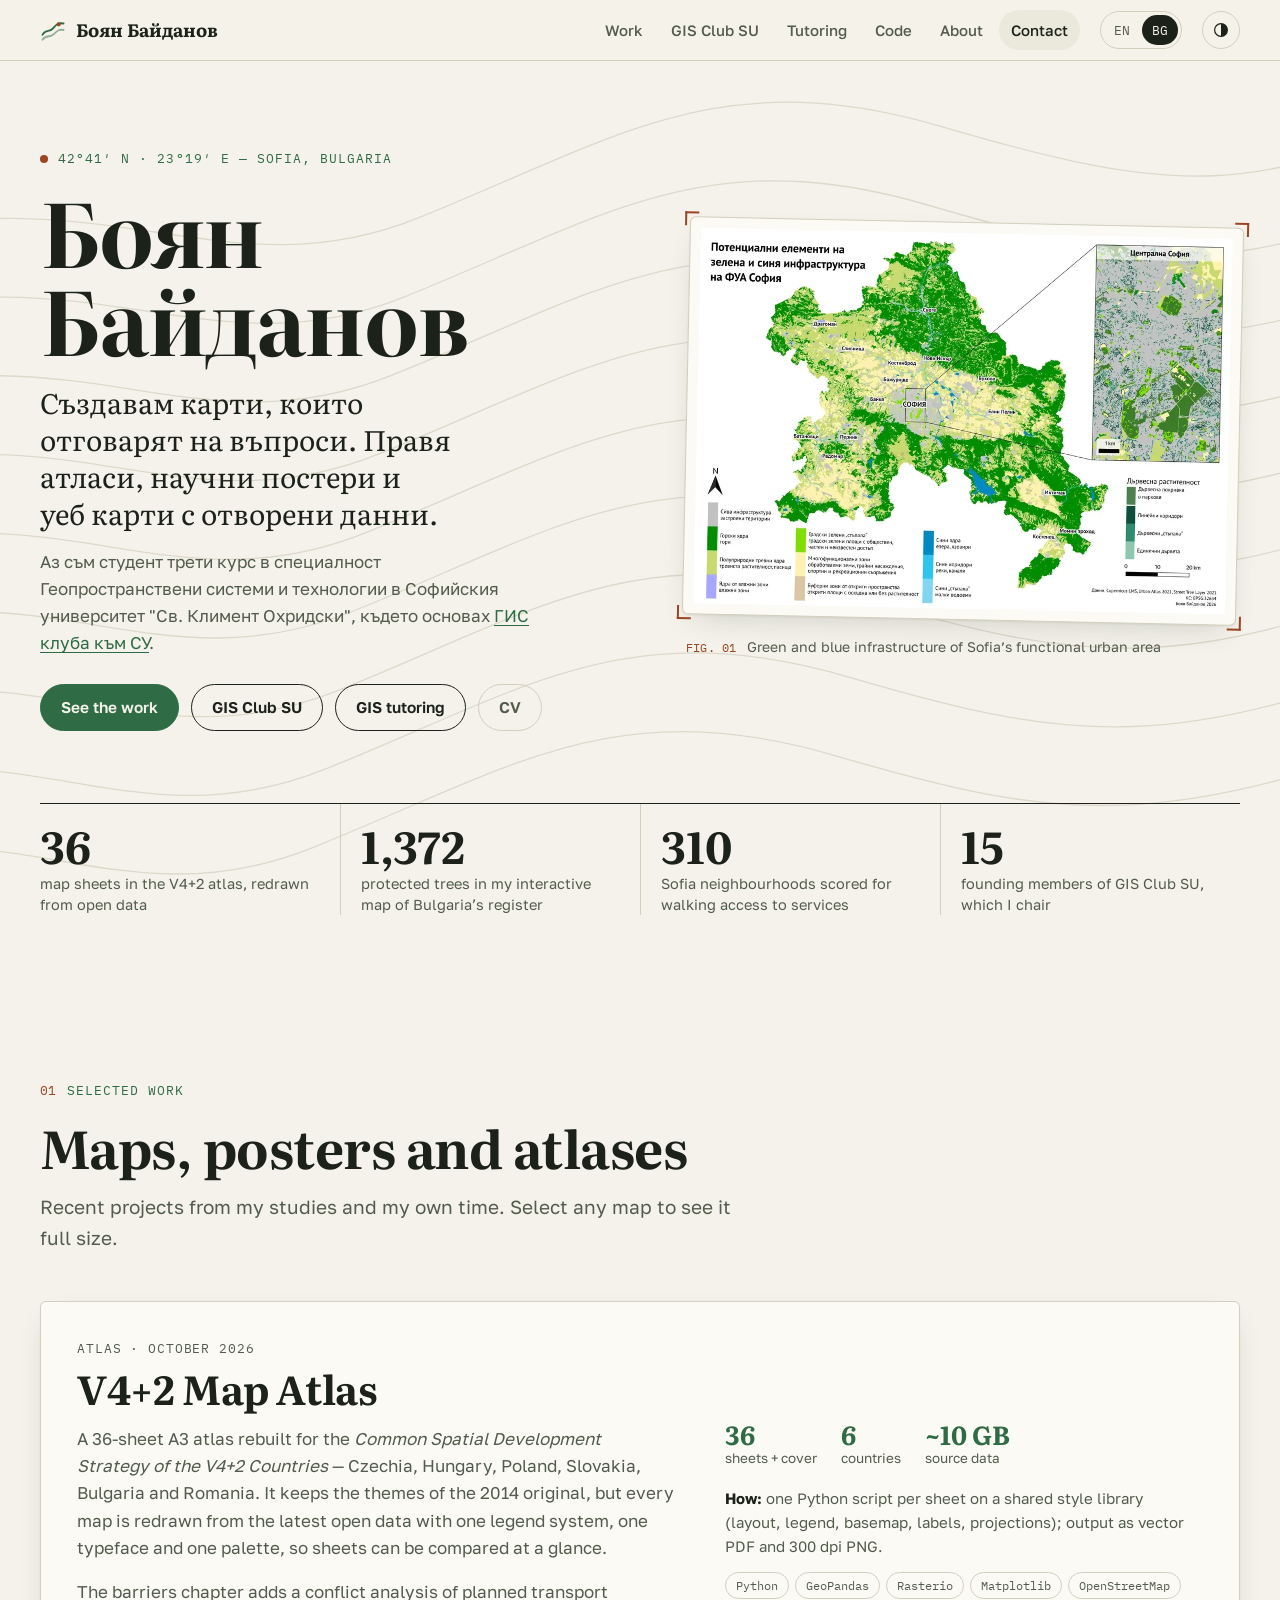
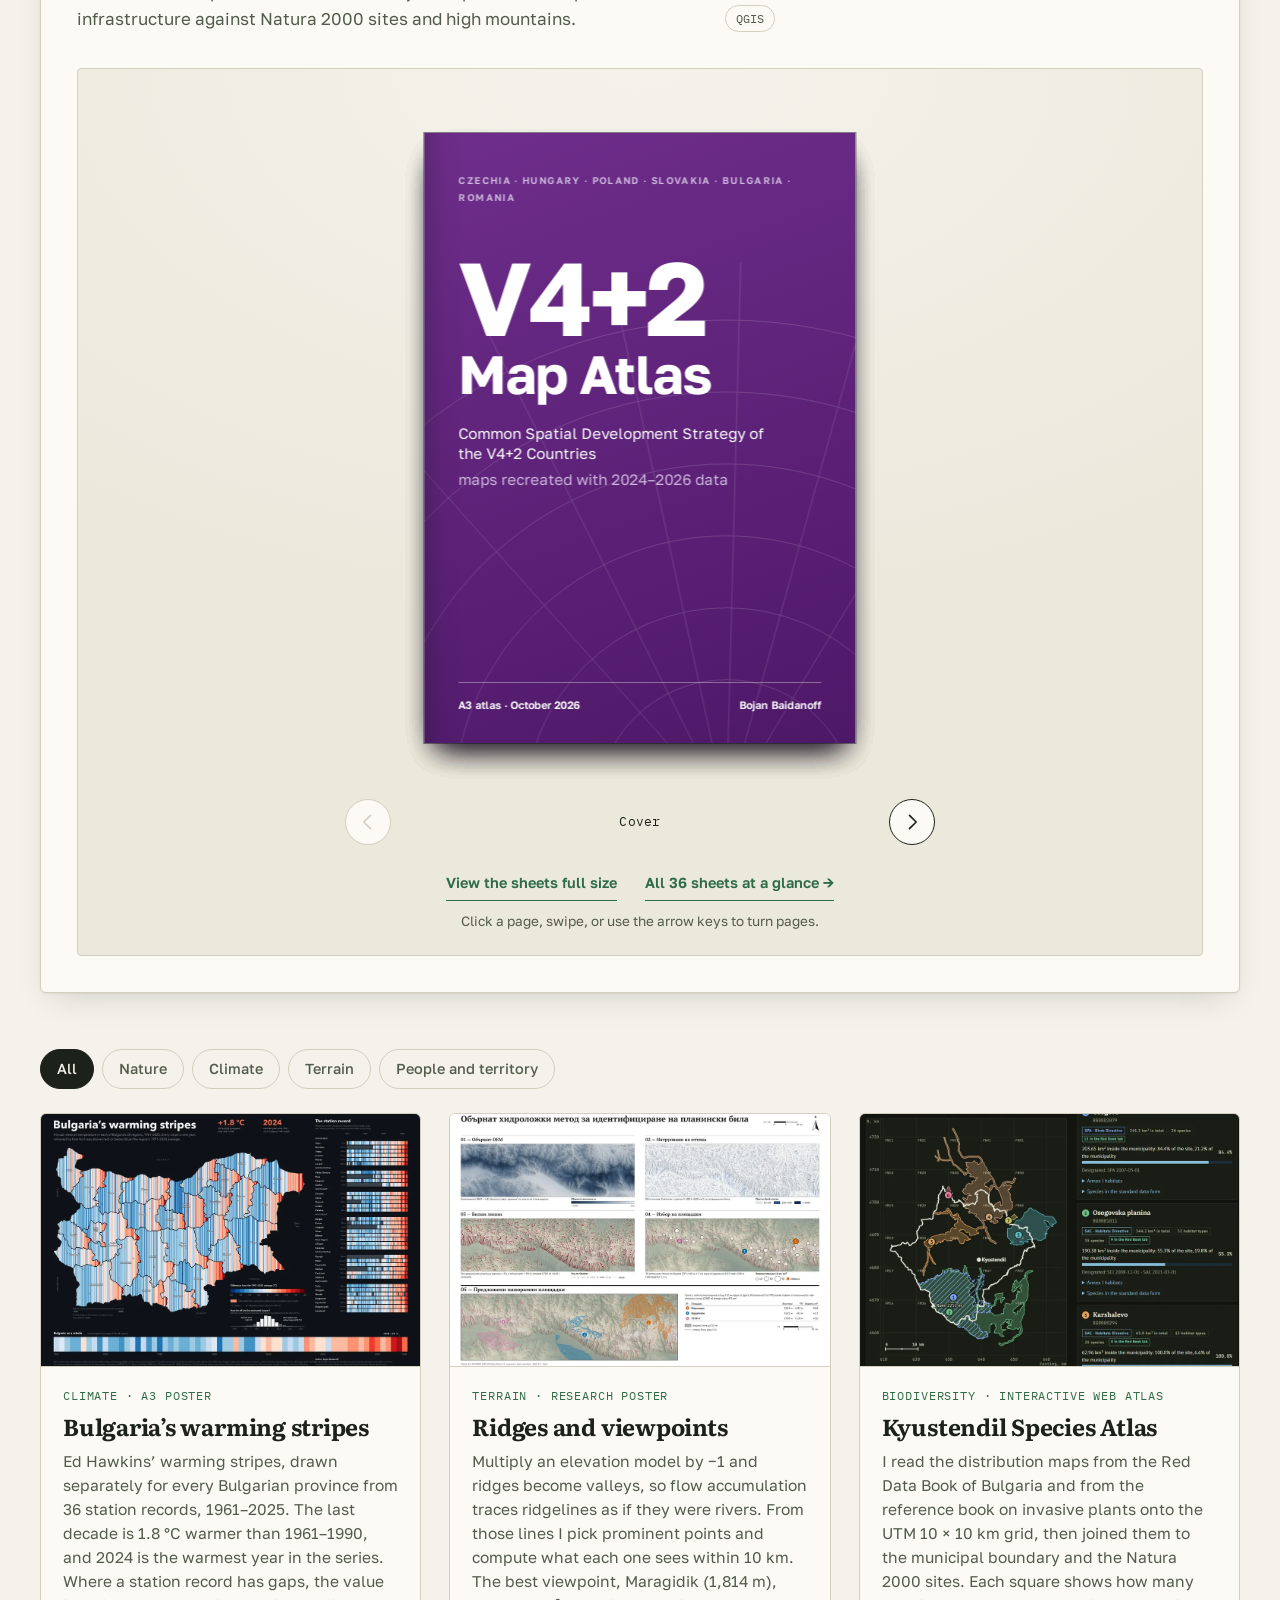
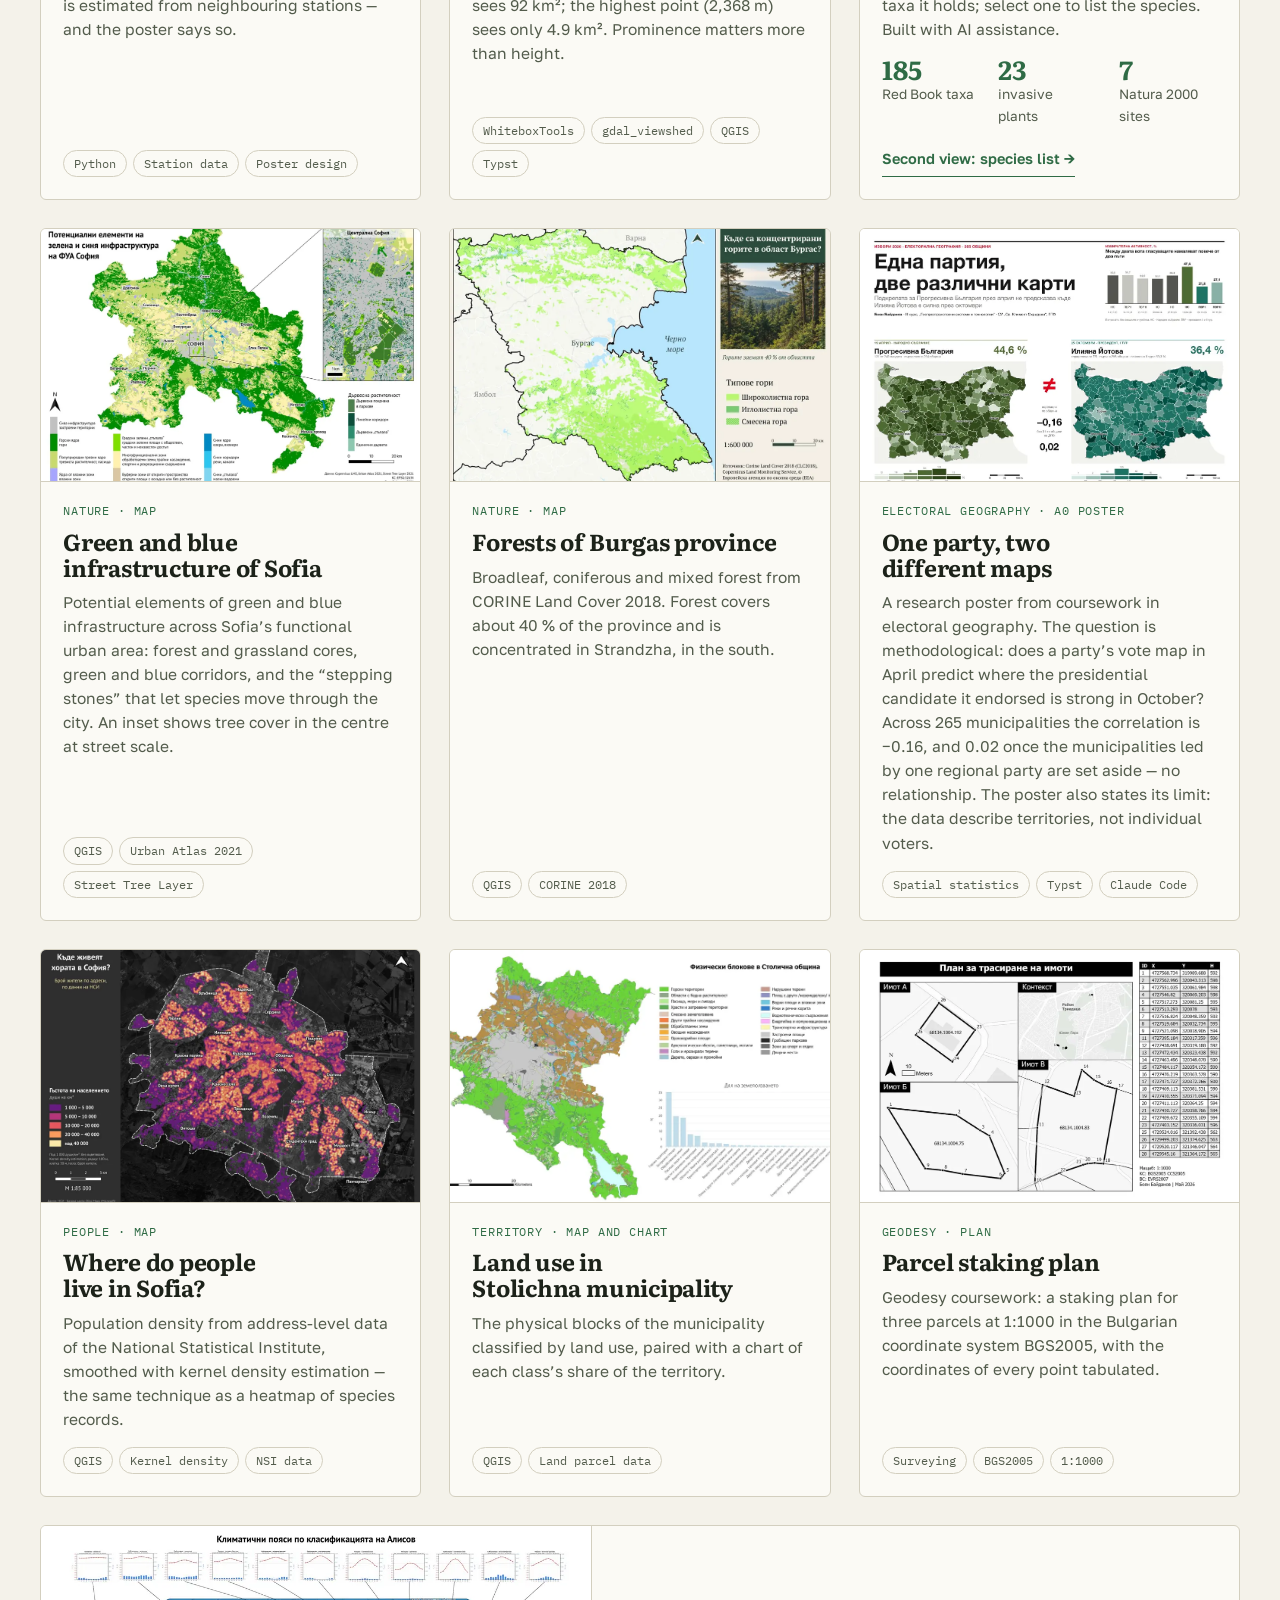
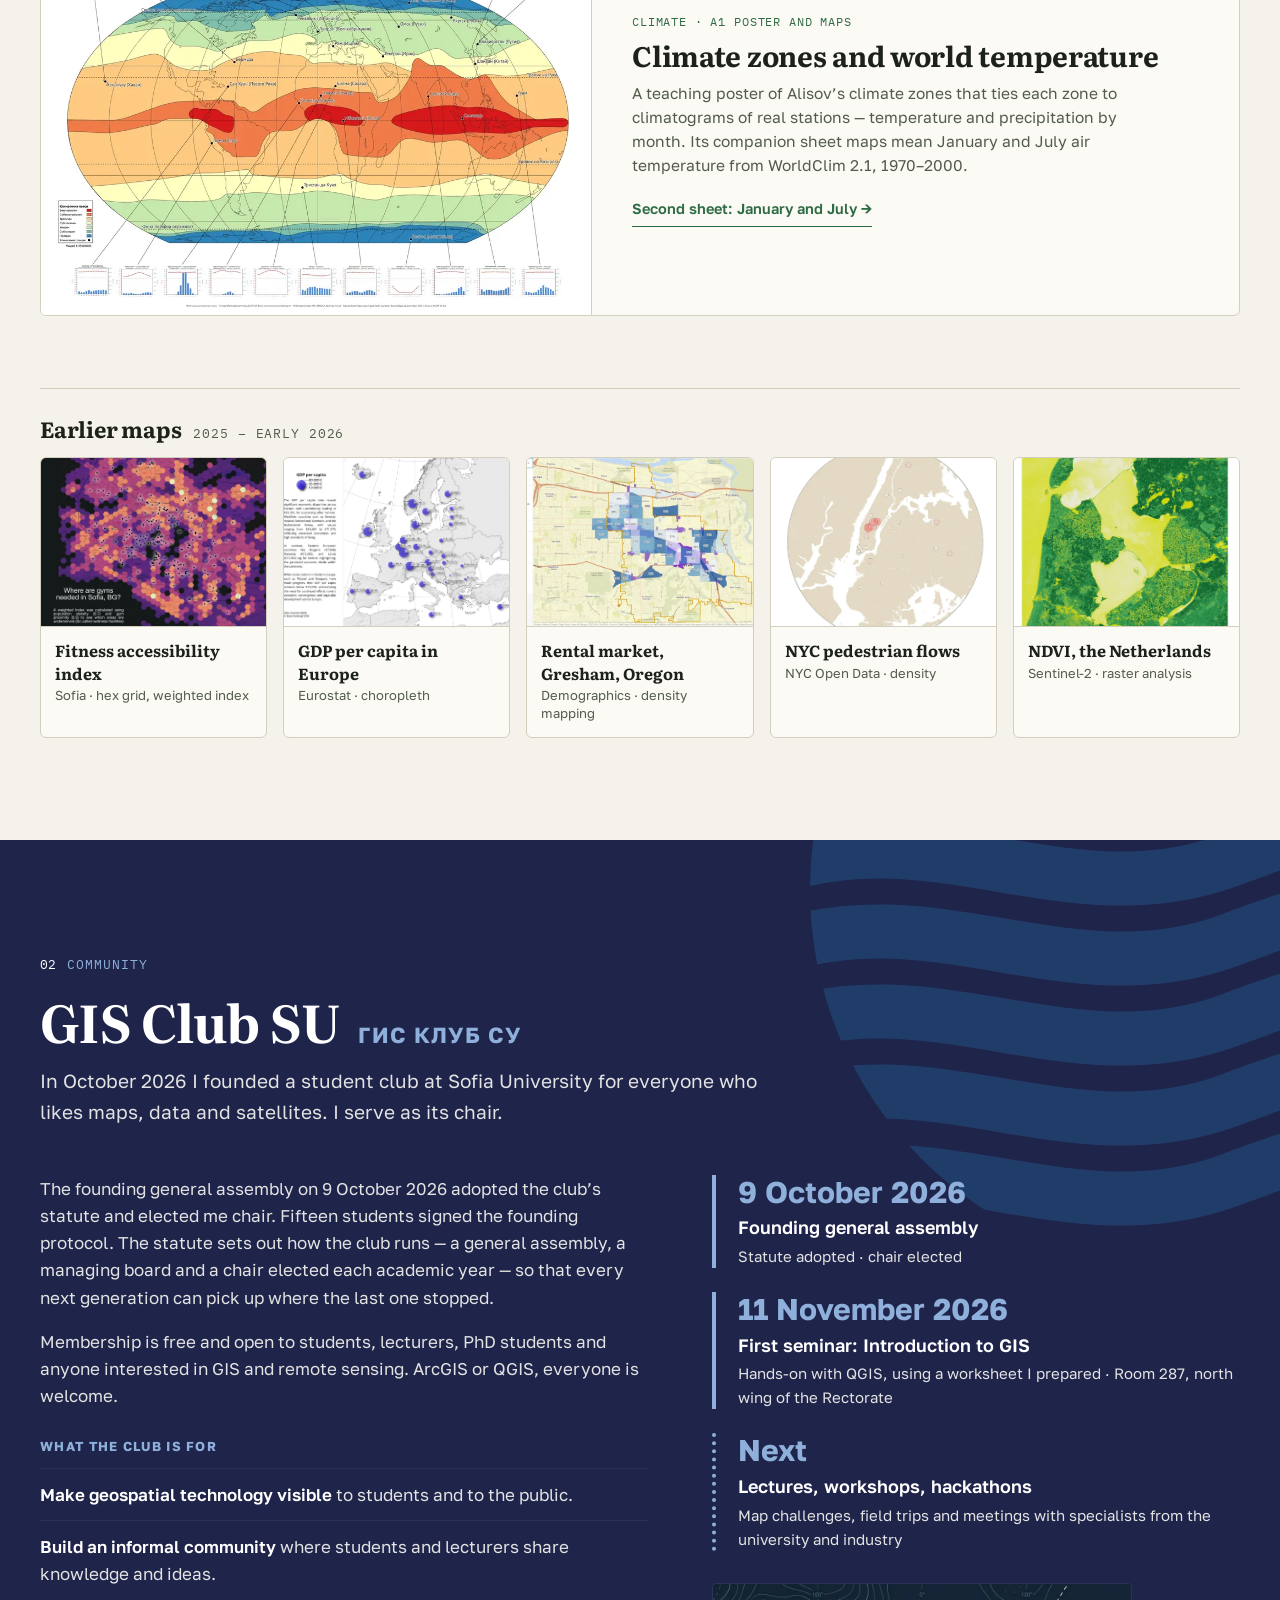
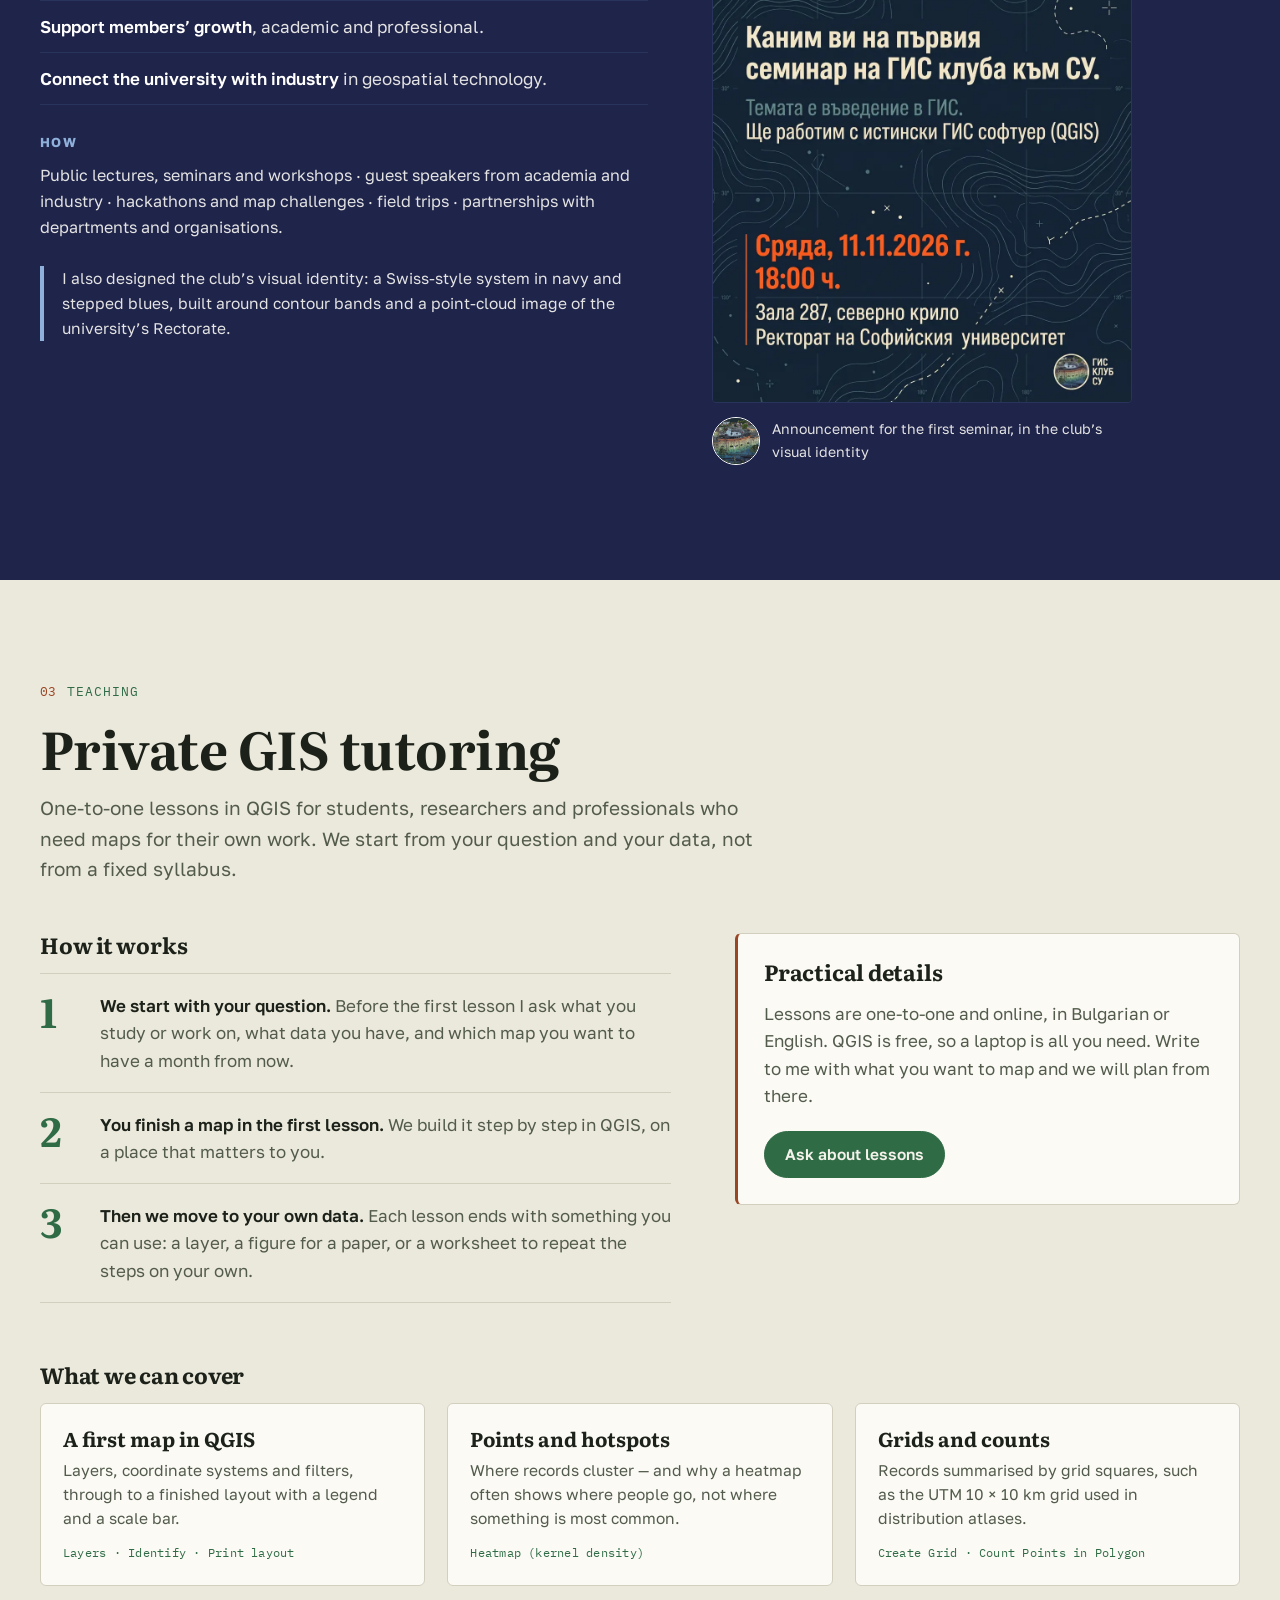
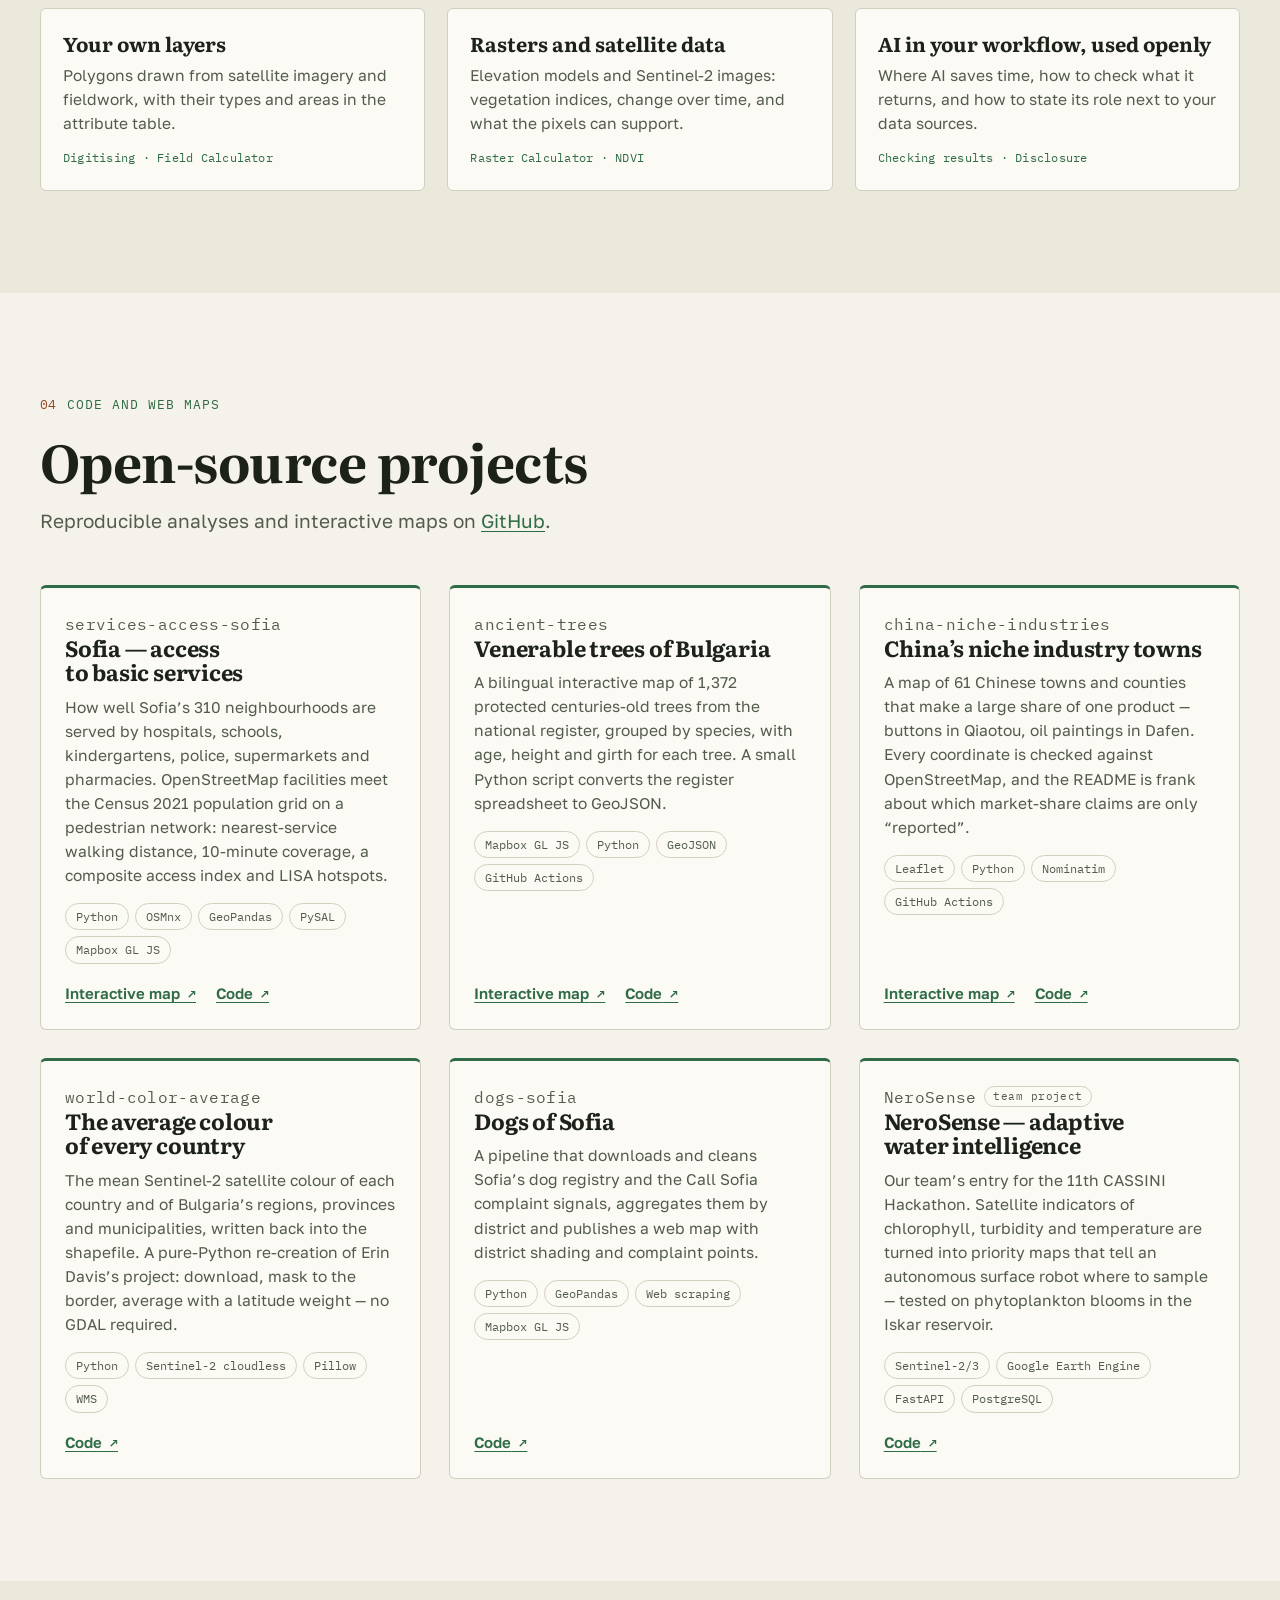
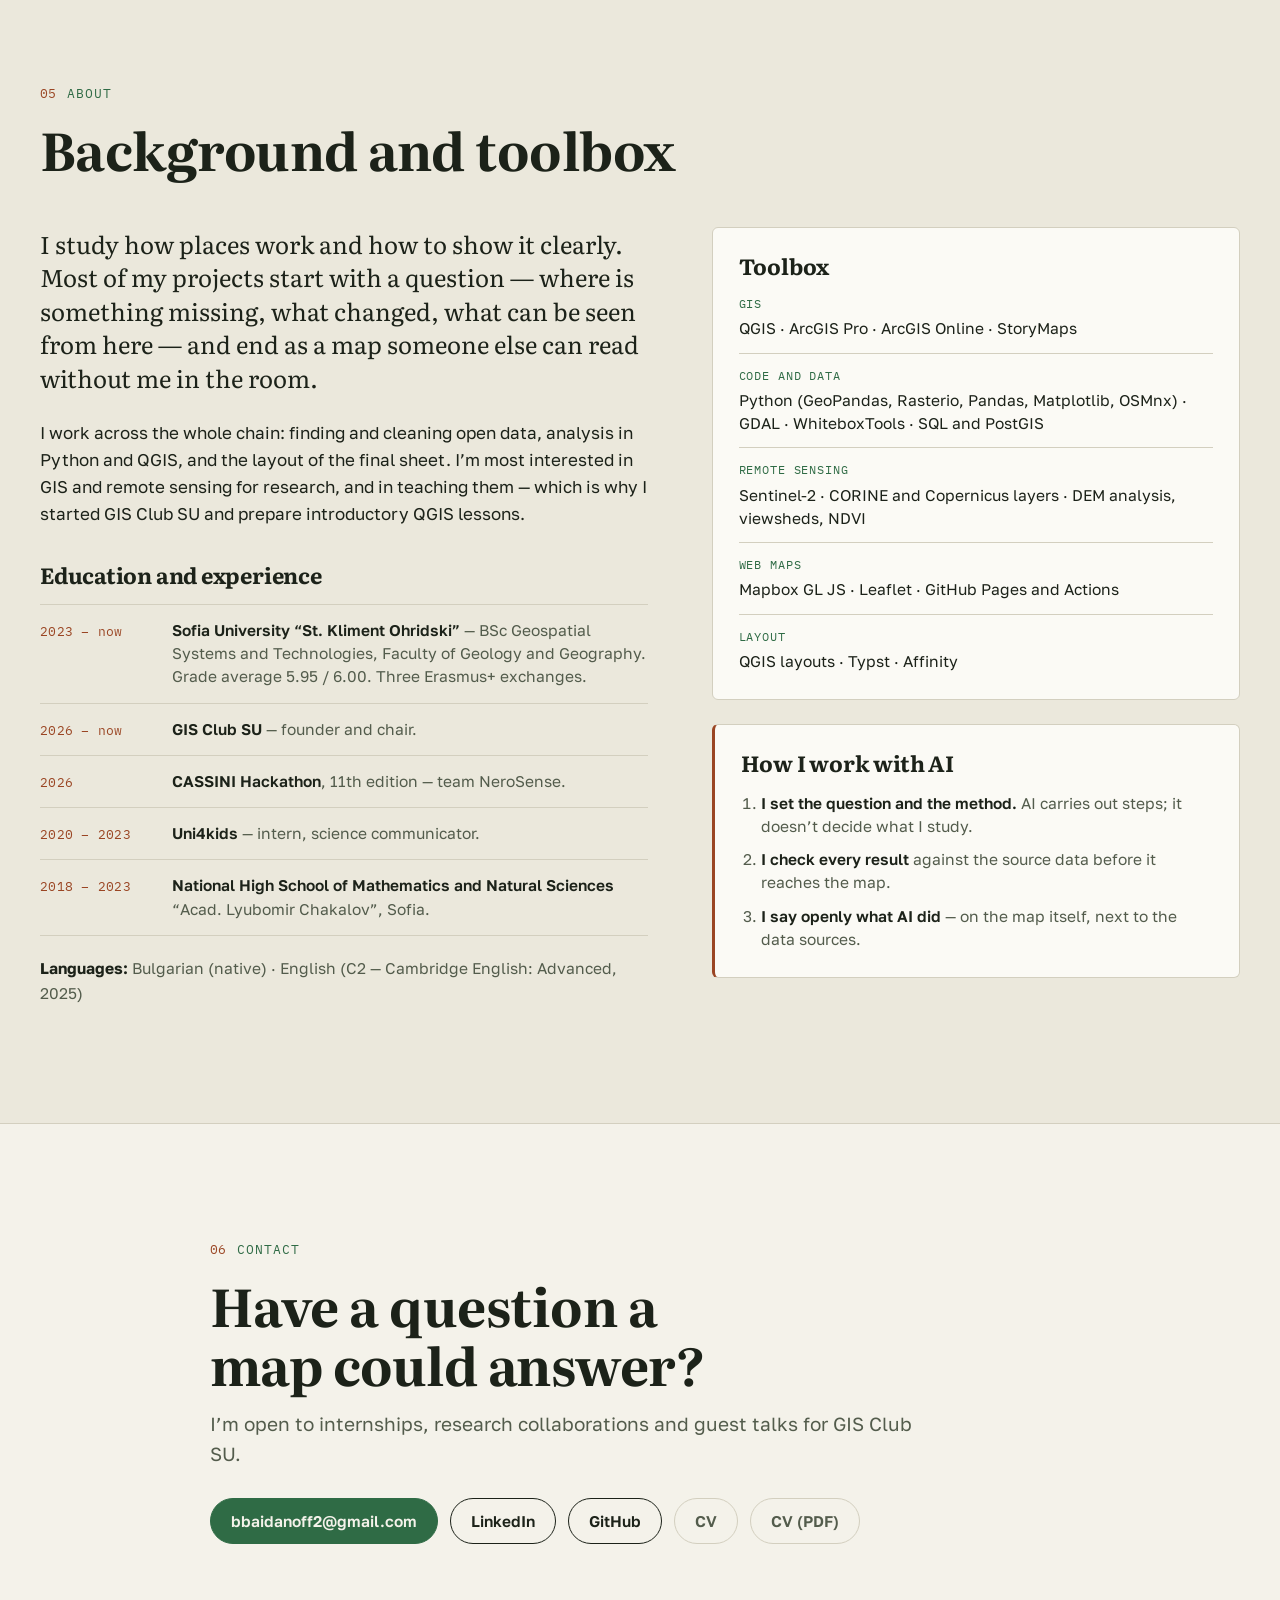
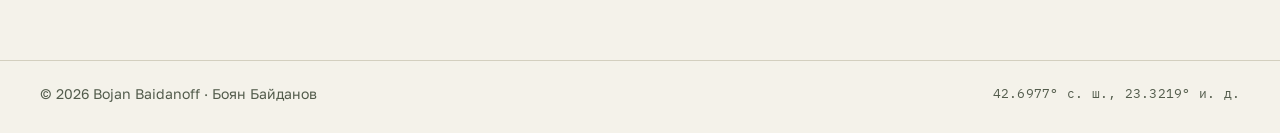
==== commit 0912f722: "Fix coordinates and typos in Bulgarian text Co-Authored-By: Claude Opus 5.5 <noreply@anthropic.com>" ====
--- a/bg/index.html
+++ b/bg/index.html
@@ -33,7 +33,7 @@
 
 <header class="site-header" id="top">
   <div class="wrap header-row">
-    <a class="brand" href="#top" aria-label="Боян Байданов, върни се от начало">
+    <a class="brand" href="#top" aria-label="Боян Байданов, към началото">
       <svg class="brand-mark" viewBox="0 0 32 32" aria-hidden="true"><path d="M3 22c5-8 8-2 13-8s7-7 13-6" /><path d="M3 28c5-7 9-2 14-7s7-6 12-5" /><circle cx="23" cy="9" r="2.6" /></svg>
       <span class="brand-name">Боян Байданов</span>
     </a>
@@ -46,7 +46,7 @@
       <a href="#contact">Contact</a>
     </nav>
     <div class="lang" role="group" aria-label="Език" data-lang-toggle><a href="../" lang="en" hreflang="en">EN</a><a href="../bg/" lang="bg" hreflang="bg" aria-current="true">BG</a></div>
-    <button class="theme-toggle" type="button" id="themeToggle" aria-label="Смени темама">
+    <button class="theme-toggle" type="button" id="themeToggle" aria-label="Смени темата">
       <svg viewBox="0 0 24 24" aria-hidden="true"><circle cx="12" cy="12" r="8.5" /><path d="M12 3.5v17a8.5 8.5 0 0 0 0-17z" class="half" /></svg>
     </button>
   </div>
@@ -663,7 +663,7 @@
 <footer class="site-footer">
   <div class="wrap footer-row">
     <p>© 2026 Bojan Baidanoff · Боян Байданов</p>
-    <p class="mono">42.6977° с. д., 23.3219° и. ш.</p>
+    <p class="mono">42.6977° с. ш., 23.3219° и. д.</p>
   </div>
 </footer>
 
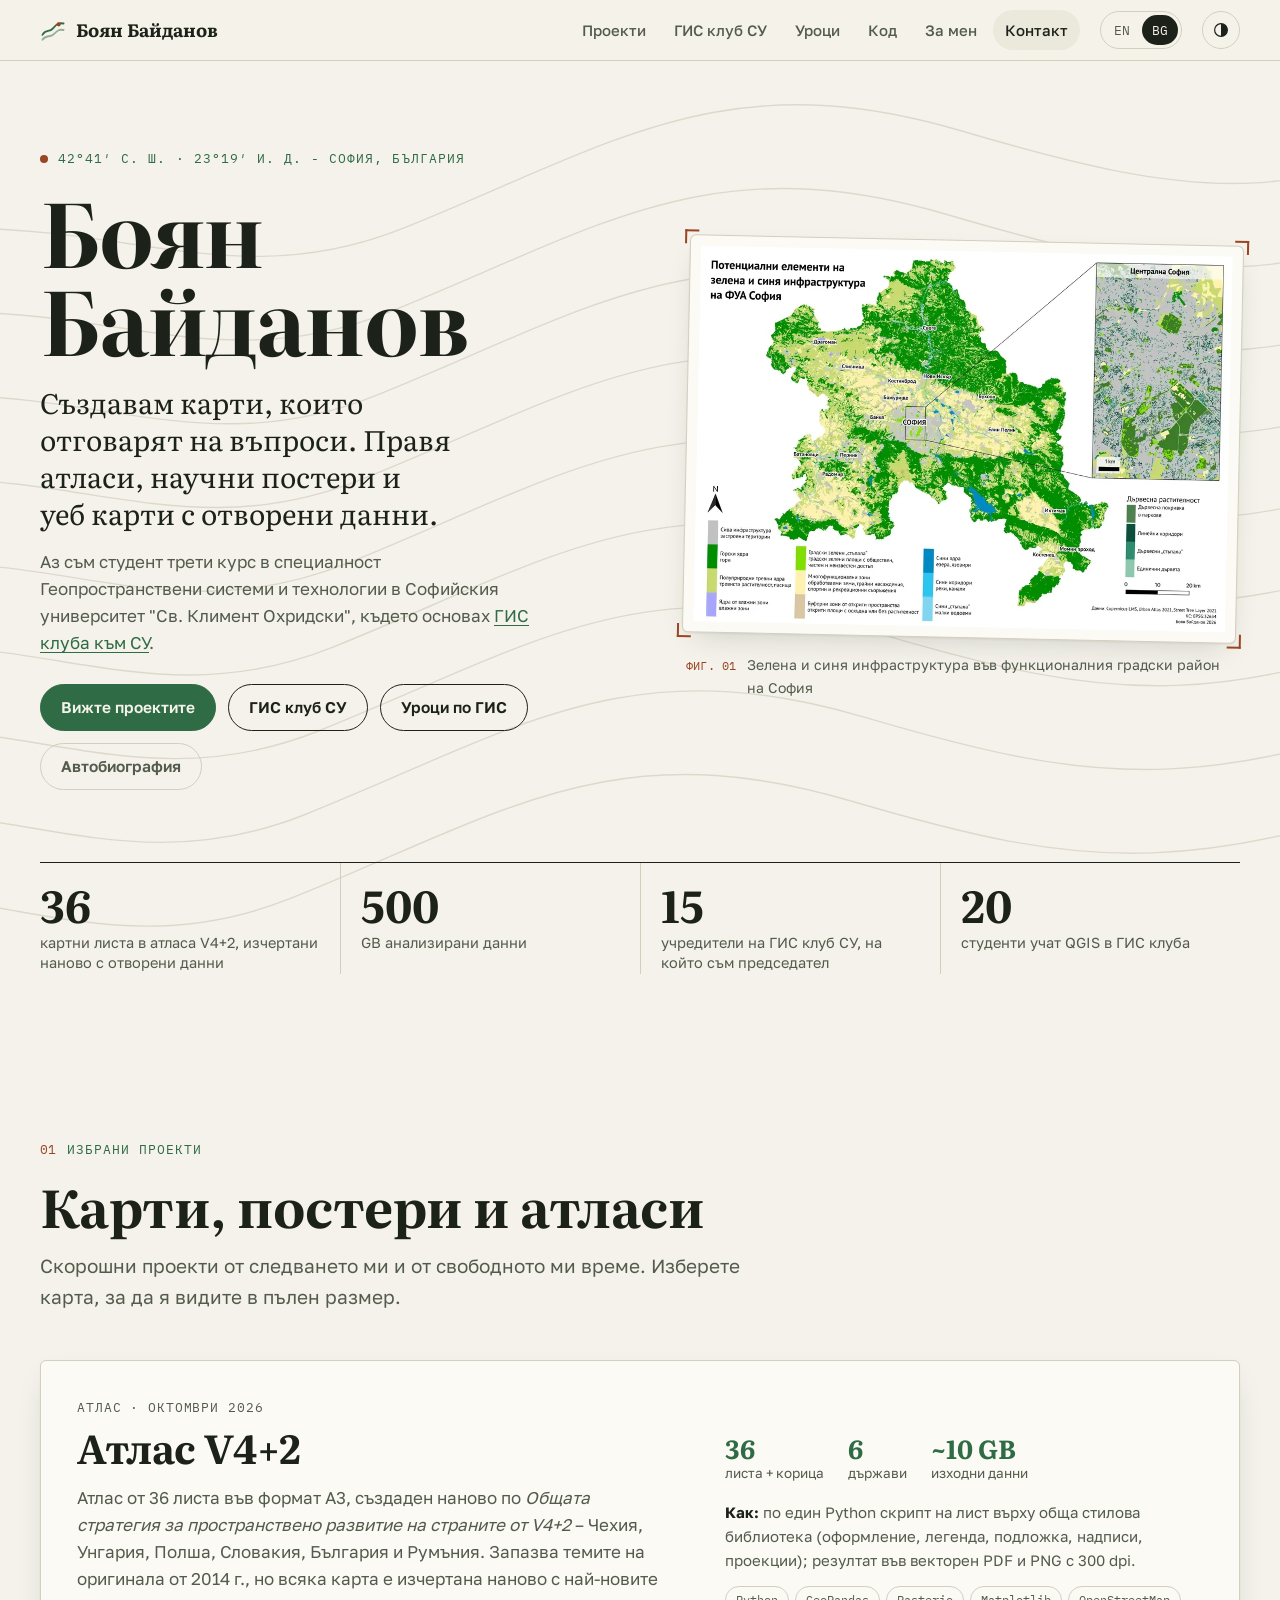
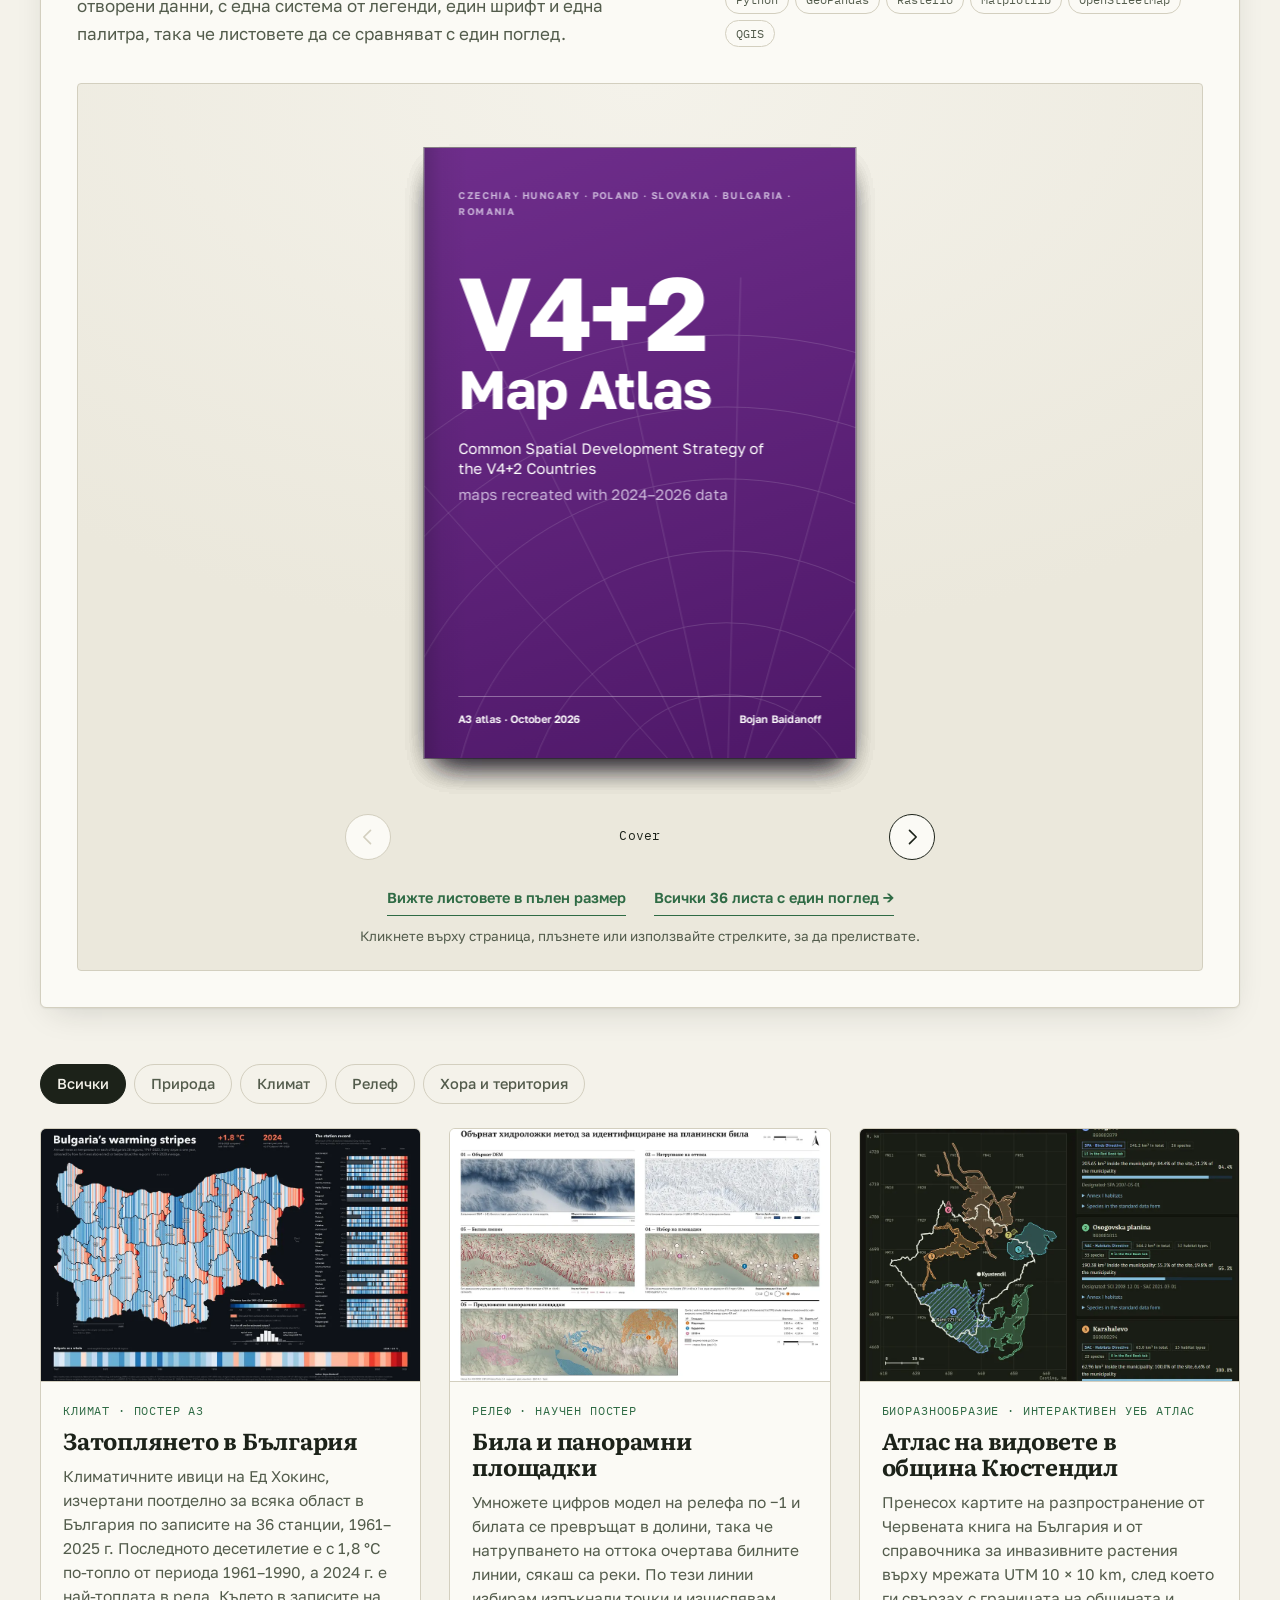
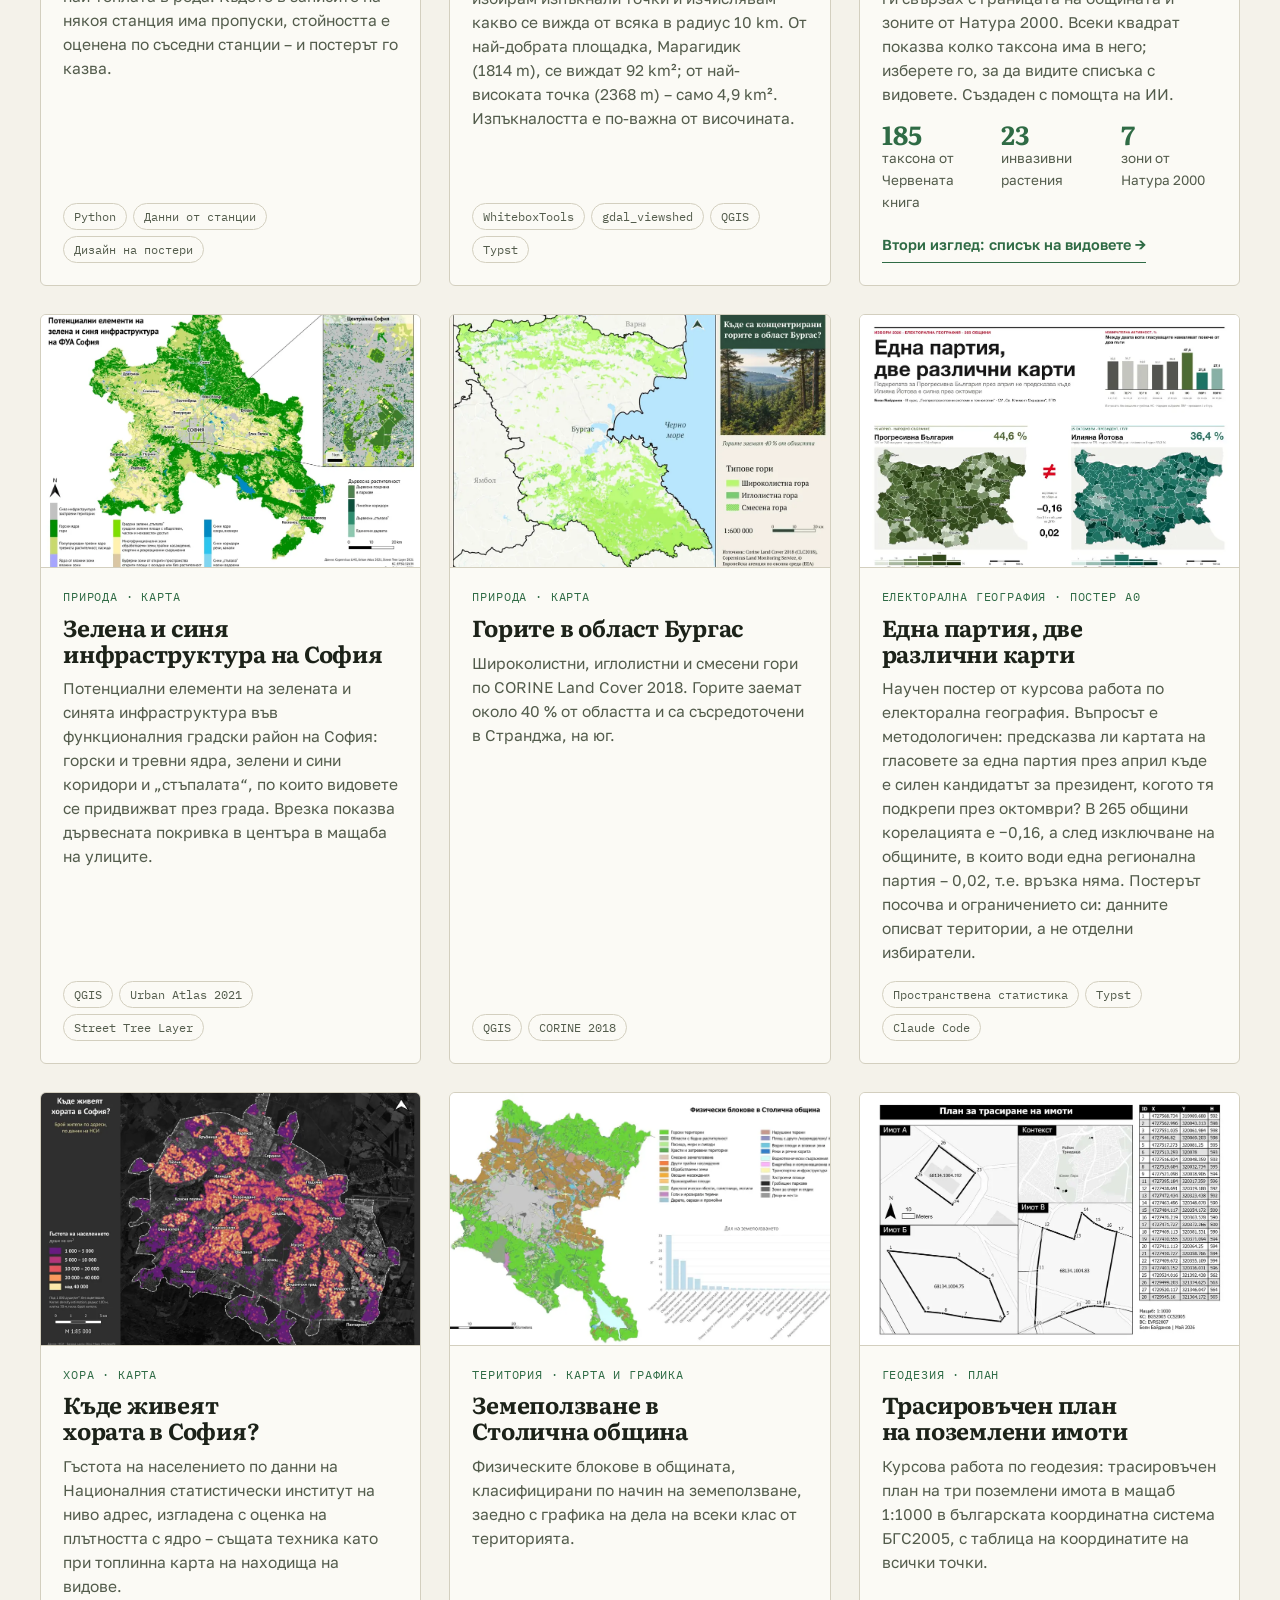
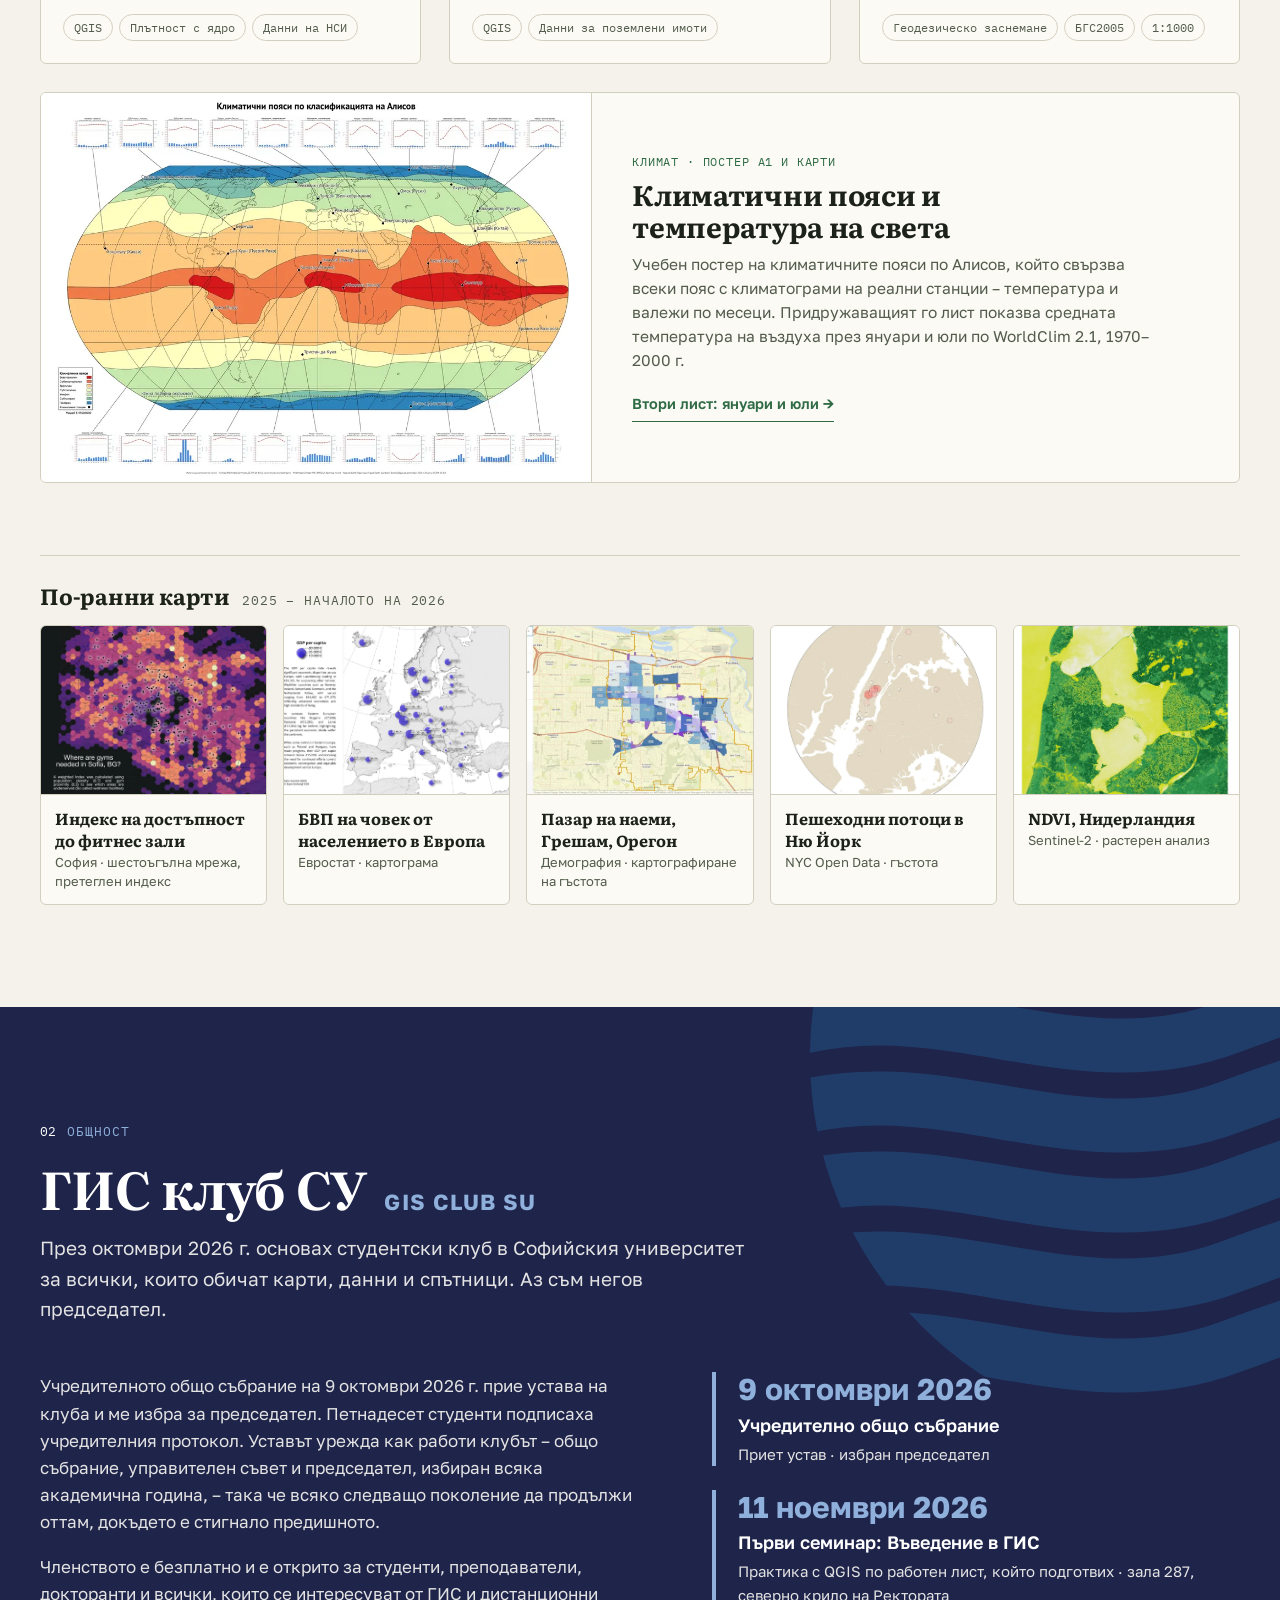
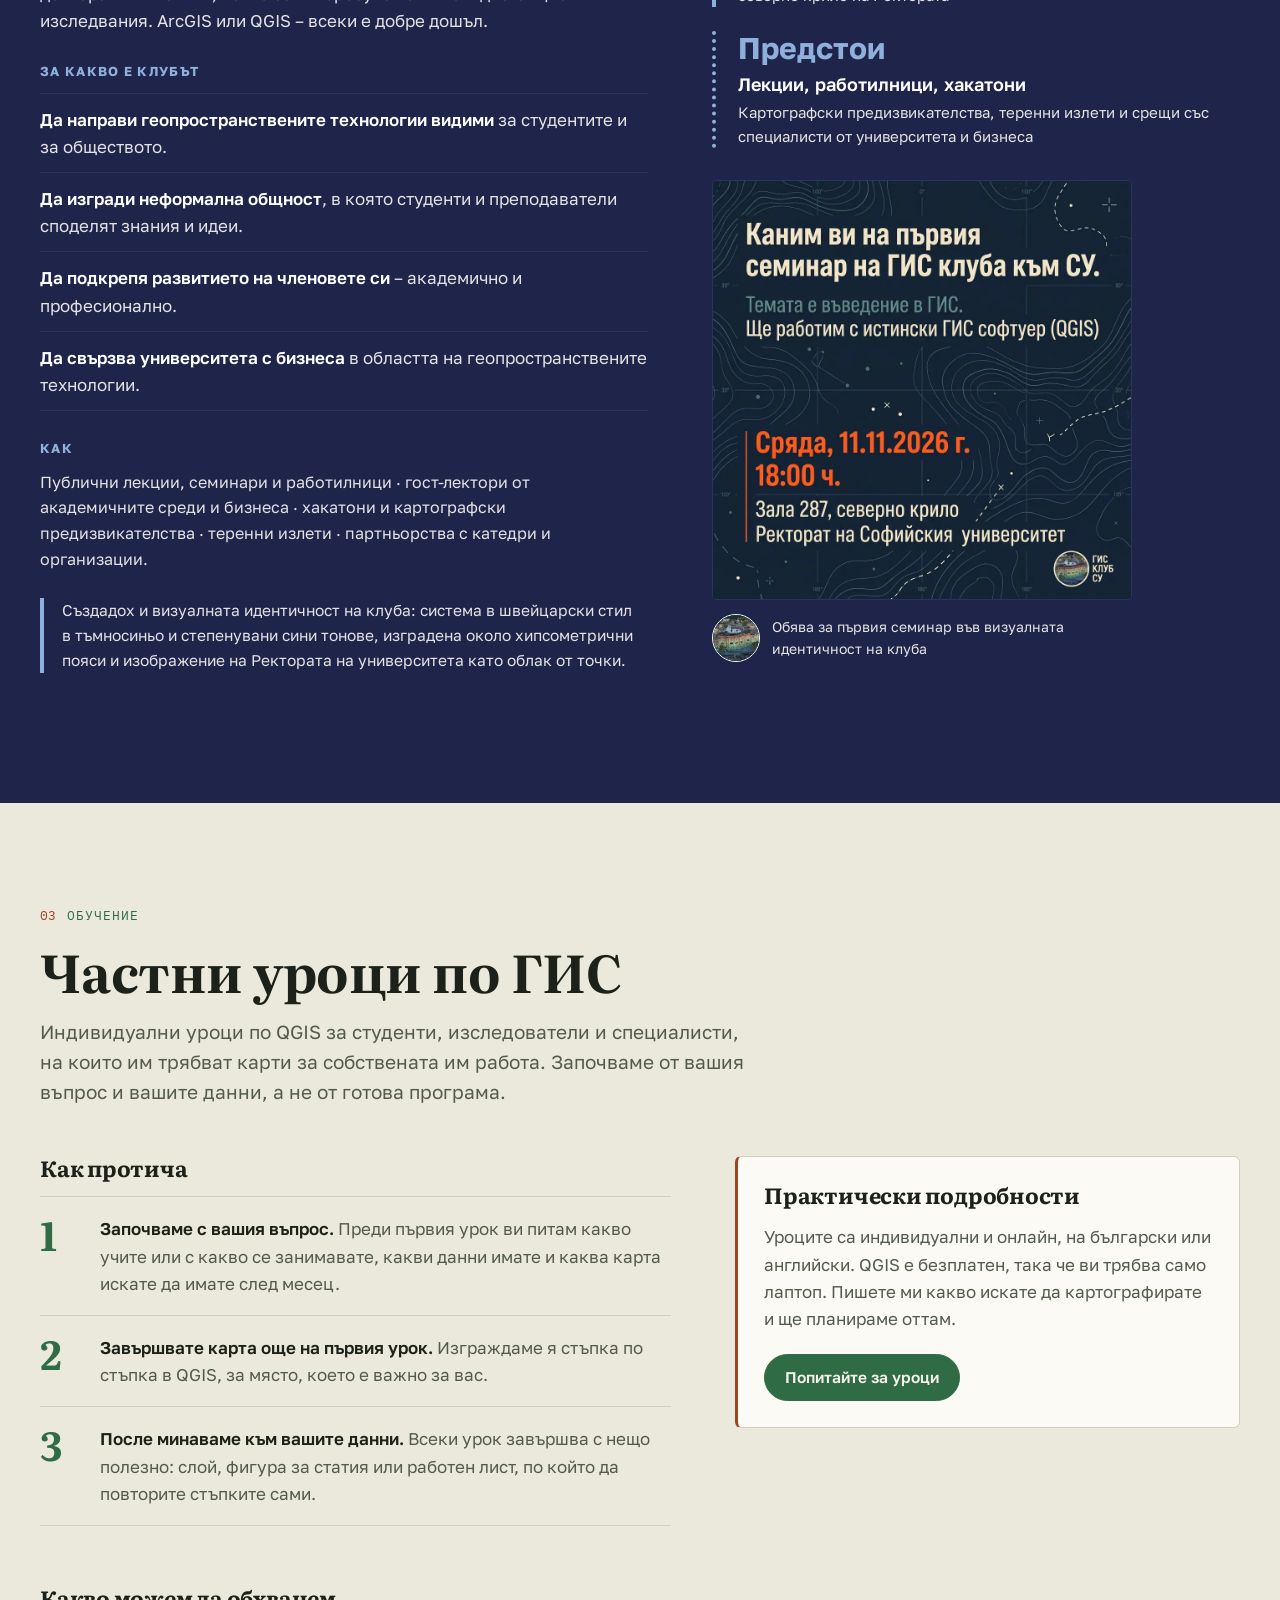
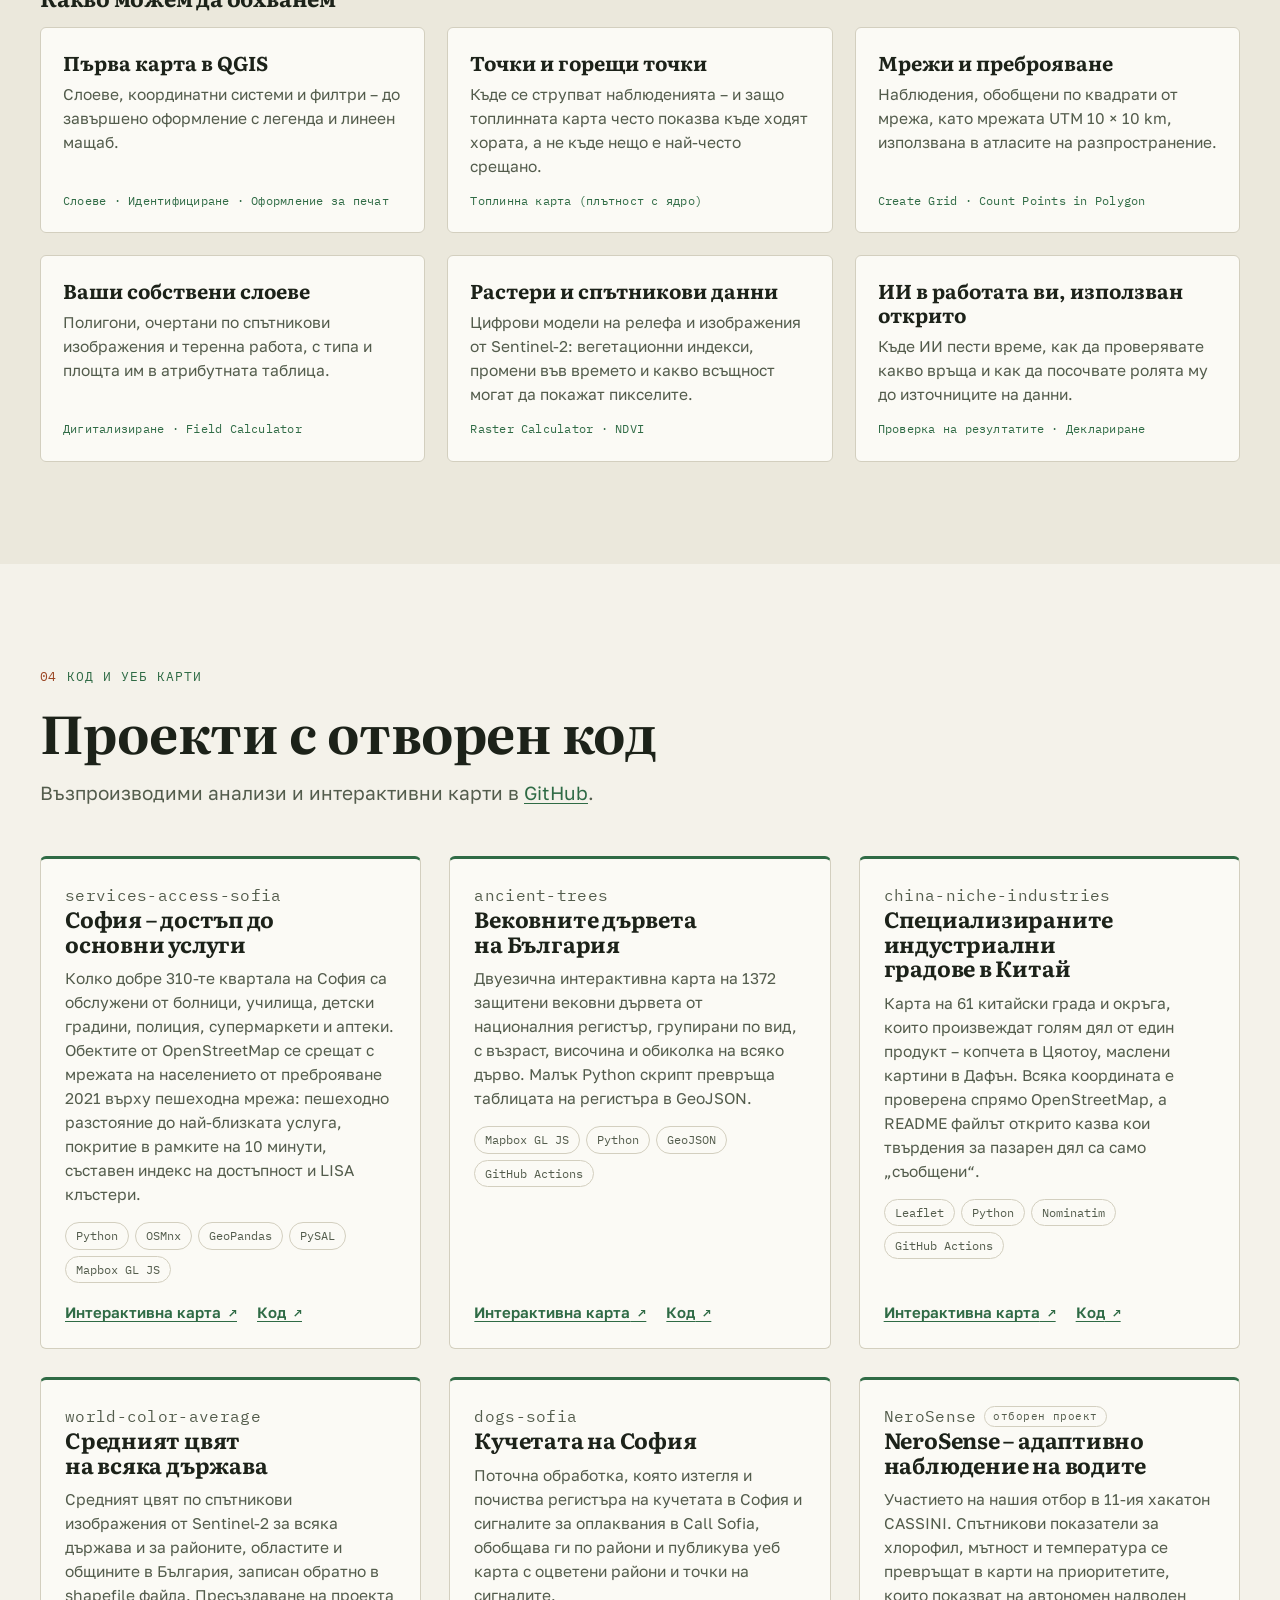
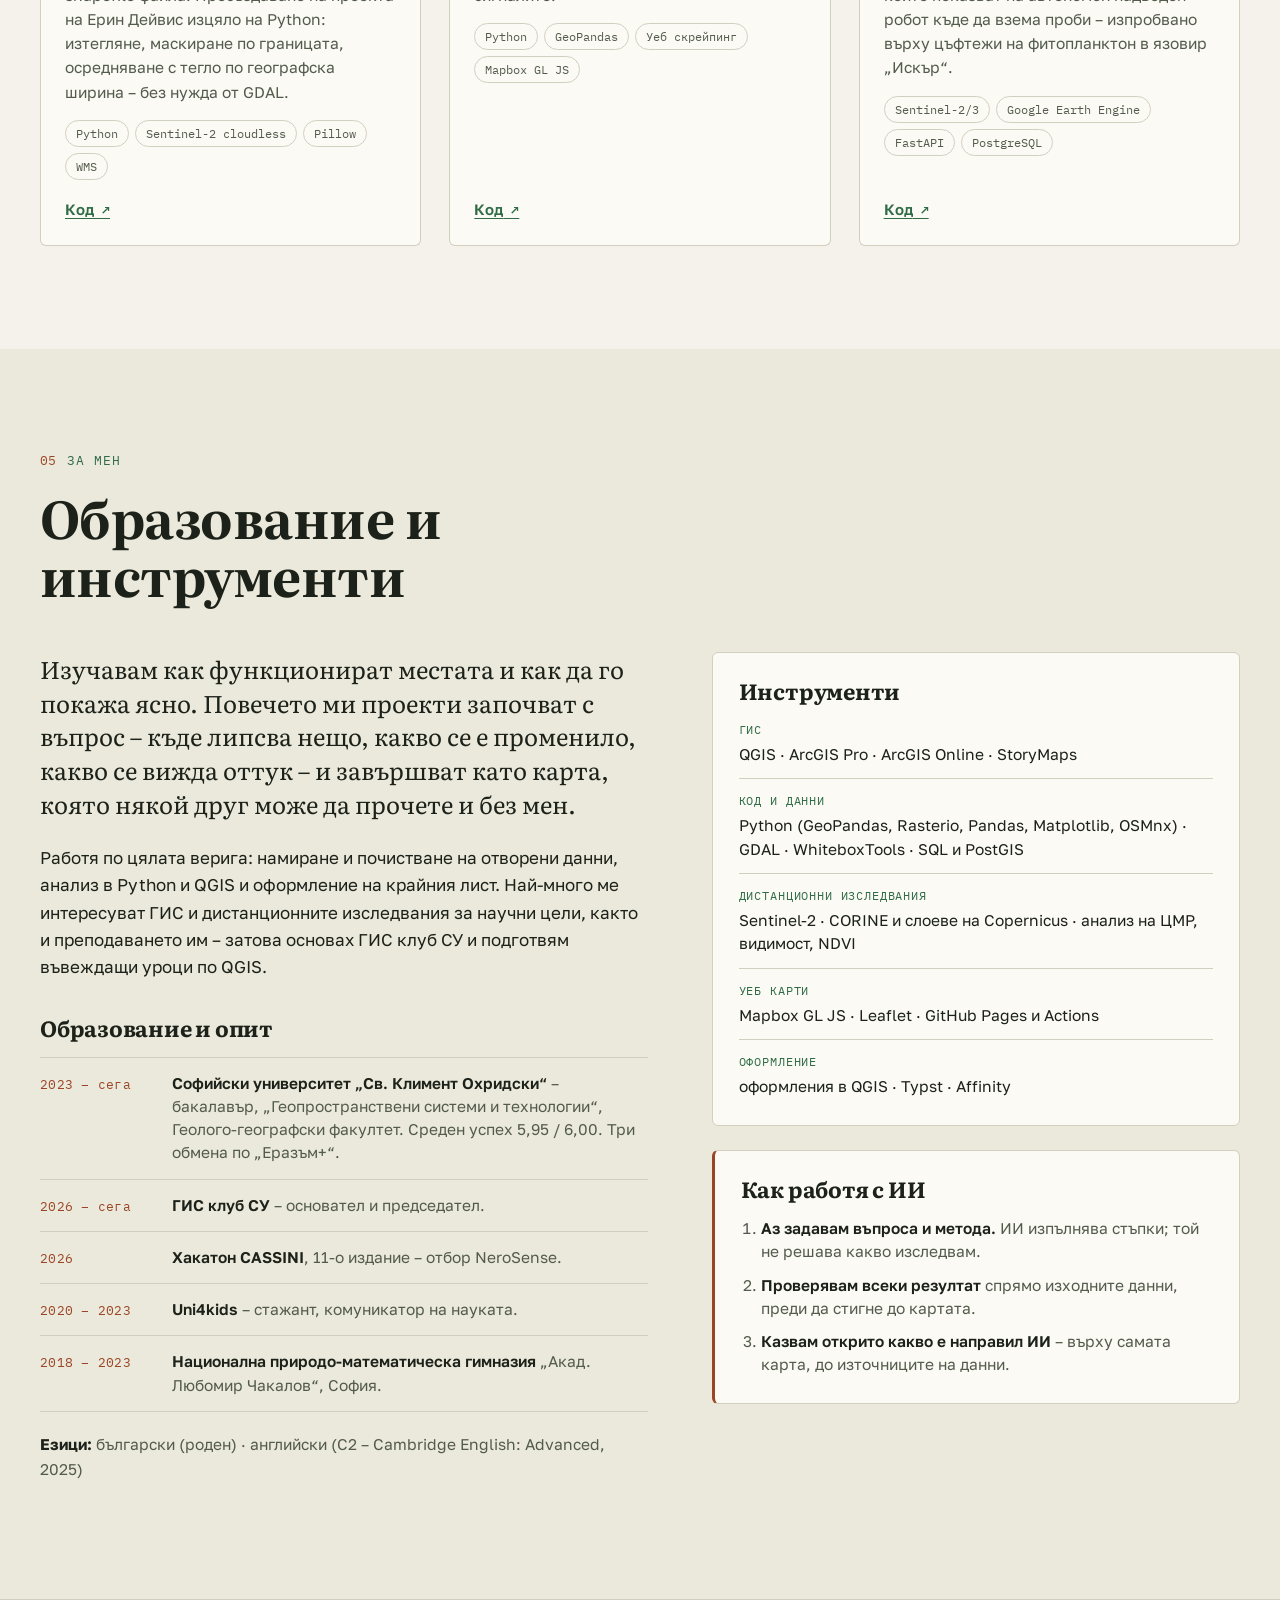
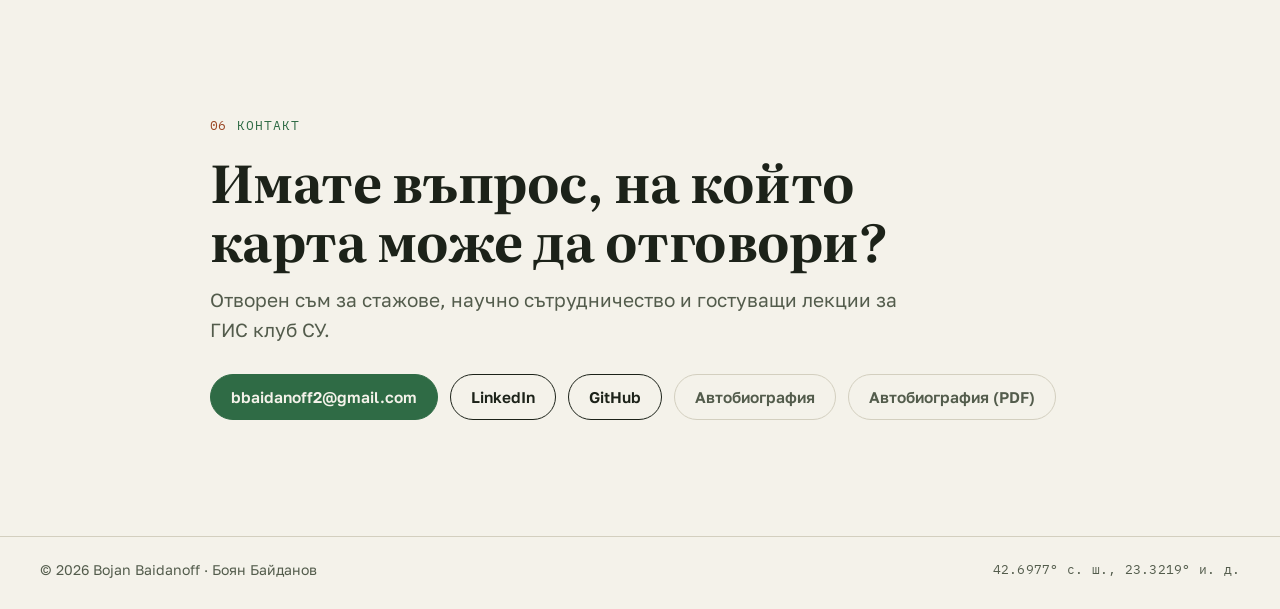
==== commit f7fe1034: "Translate the rest of the Bulgarian site text Co-Authored-By: Claude Opus 5.5 <noreply@anthropic.com" ====
--- a/bg/index.html
+++ b/bg/index.html
@@ -38,12 +38,12 @@
       <span class="brand-name">Боян Байданов</span>
     </a>
     <nav class="nav" aria-label="Секции">
-      <a href="#work">Work</a>
-      <a href="#club">GIS Club SU</a>
-      <a href="#tutoring">Tutoring</a>
-      <a href="#code">Code</a>
-      <a href="#about">About</a>
-      <a href="#contact">Contact</a>
+      <a href="#work">Проекти</a>
+      <a href="#club">ГИС клуб СУ</a>
+      <a href="#tutoring">Уроци</a>
+      <a href="#code">Код</a>
+      <a href="#about">За мен</a>
+      <a href="#contact">Контакт</a>
     </nav>
     <div class="lang" role="group" aria-label="Език" data-lang-toggle><a href="../" lang="en" hreflang="en">EN</a><a href="../bg/" lang="bg" hreflang="bg" aria-current="true">BG</a></div>
     <button class="theme-toggle" type="button" id="themeToggle" aria-label="Смени темата">
@@ -71,32 +71,32 @@
   </svg>
   <div class="wrap hero-grid">
     <div class="hero-text">
-      <p class="eyebrow"><span class="dot"></span>42°41′ N · 23°19′ E — Sofia, Bulgaria</p>
+      <p class="eyebrow"><span class="dot"></span>42°41′ с. ш. · 23°19′ и. д. - София, България</p>
       <h1>Боян Байданов</h1>
       <p class="hero-lead">Създавам карти, които отговарят на въпроси. Правя атласи, научни постери и уеб карти с отворени данни.</p>
       <p class="hero-sub">Аз съм студент трети курс в специалност Геопространствени системи и технологии в Софийския университет "Св. Климент Охридски", където основах <a href="#club">ГИС клуба към СУ</a>.</p>
       <div class="cta-row">
-        <a class="btn btn-primary" href="#work">See the work</a>
-        <a class="btn" href="#club">GIS Club SU</a>
-        <a class="btn" href="#tutoring">GIS tutoring</a>
-        <a class="btn btn-ghost" href="cv/">CV</a>
+        <a class="btn btn-primary" href="#work">Вижте проектите</a>
+        <a class="btn" href="#club">ГИС клуб СУ</a>
+        <a class="btn" href="#tutoring">Уроци по ГИС</a>
+        <a class="btn btn-ghost" href="cv/">Автобиография</a>
       </div>
     </div>
     <figure class="hero-map">
-      <button class="frame" type="button" data-lightbox data-group="gbi" data-full="../assets/img/sofia-green-blue.webp" data-caption="Potential elements of green and blue infrastructure in the functional urban area of Sofia, 2026. Data: Copernicus Land Monitoring Service, Urban Atlas 2021, Street Tree Layer 2021.">
-        <img src="../assets/img/sofia-green-blue-sm.webp" width="1000" height="707" fetchpriority="high" alt="Map of forest and grassland cores, green corridors and water bodies across the functional urban area of Sofia">
+      <button class="frame" type="button" data-lightbox data-group="gbi" data-full="../assets/img/sofia-green-blue.webp" data-caption="Потенциални елементи на зелената и синята инфраструктура във функционалния градски район на София, 2026&nbsp;г. Данни: Copernicus Land Monitoring Service, Urban Atlas 2021, Street Tree Layer 2021.">
+        <img src="../assets/img/sofia-green-blue-sm.webp" width="1000" height="707" fetchpriority="high" alt="Карта на горски и тревни ядра, зелени коридори и водни обекти във функционалния градски район на София">
         <span class="tick tl"></span><span class="tick tr"></span><span class="tick bl"></span><span class="tick br"></span>
       </button>
-      <figcaption><span class="mono">FIG. 01</span> Green and blue infrastructure of Sofia’s functional urban area</figcaption>
+      <figcaption><span class="mono">ФИГ. 01</span> Зелена и синя инфраструктура във функционалния градски район на София</figcaption>
     </figure>
   </div>
 
   <div class="wrap">
     <dl class="facts">
-      <div><dt>36</dt><dd>map sheets in the V4+2 atlas, redrawn from open data</dd></div>
-      <div><dt>1,372</dt><dd>protected trees in my interactive map of Bulgaria’s register</dd></div>
-      <div><dt>310</dt><dd>Sofia neighbourhoods scored for walking access to services</dd></div>
-      <div><dt>15</dt><dd>founding members of GIS Club SU, which I chair</dd></div>
+      <div><dt>36</dt><dd>картни листа в атласа V4+2, изчертани наново с отворени данни</dd></div>
+      <div><dt>500</dt><dd>GB анализирани данни</dd></div>
+      <div><dt>15</dt><dd>учредители на ГИС клуб СУ, на който съм председател</dd></div>
+      <div><dt>20</dt><dd>студенти учат QGIS в ГИС клуба</dd></div>
     </dl>
   </div>
 </section>
@@ -105,33 +105,32 @@
 <section class="section" id="work">
   <div class="wrap">
     <header class="section-head">
-      <p class="eyebrow"><span class="mono">01</span> Selected work</p>
-      <h2>Maps, posters and atlases</h2>
-      <p class="section-lead">Recent projects from my studies and my own time. Select any map to see it full size.</p>
+      <p class="eyebrow"><span class="mono">01</span> Избрани проекти</p>
+      <h2>Карти, постери и атласи</h2>
+      <p class="section-lead">Скорошни проекти от следването ми и от свободното ми време. Изберете карта, за да я видите в пълен размер.</p>
     </header>
 
     <!-- Featured: V4+2 atlas, as a book with turning pages -->
     <article class="feature reveal" id="atlas">
       <div class="feature-head">
         <div class="feature-body">
-          <p class="kicker">Atlas · October 2026</p>
-          <h3>V4+2 Map Atlas</h3>
-          <p>A 36-sheet A3 atlas rebuilt for the <em>Common Spatial Development Strategy of the V4+2 Countries</em> — Czechia, Hungary, Poland, Slovakia, Bulgaria and Romania. It keeps the themes of the 2014 original, but every map is redrawn from the latest open data with one legend system, one typeface and one palette, so sheets can be compared at a glance.</p>
-          <p>The barriers chapter adds a conflict analysis of planned transport infrastructure against Natura 2000 sites and high mountains.</p>
+          <p class="kicker">Атлас · октомври 2026</p>
+          <h3>Атлас V4+2</h3>
+          <p>Атлас от 36 листа във формат А3, създаден наново по <em>Общата стратегия за пространствено развитие на страните от V4+2</em> – Чехия, Унгария, Полша, Словакия, България и Румъния. Запазва темите на оригинала от 2014&nbsp;г., но всяка карта е изчертана наново с най-новите отворени данни, с една система от легенди, един шрифт и една палитра, така че листовете да се сравняват с един поглед.</p>
         </div>
         <div class="feature-aside">
           <dl class="mini-facts">
-            <div><dt>36</dt><dd>sheets + cover</dd></div>
-            <div><dt>6</dt><dd>countries</dd></div>
-            <div><dt>~10 GB</dt><dd>source data</dd></div>
+            <div><dt>36</dt><dd>листа + корица</dd></div>
+            <div><dt>6</dt><dd>държави</dd></div>
+            <div><dt>~10 GB</dt><dd>изходни данни</dd></div>
           </dl>
-          <p class="method"><b>How:</b> one Python script per sheet on a shared style library (layout, legend, basemap, labels, projections); output as vector PDF and 300 dpi PNG.</p>
+          <p class="method"><b>Как:</b> по един Python скрипт на лист върху обща стилова библиотека (оформление, легенда, подложка, надписи, проекции); резултат във векторен PDF и PNG с 300 dpi.</p>
           <ul class="tags"><li>Python</li><li>GeoPandas</li><li>Rasterio</li><li>Matplotlib</li><li>OpenStreetMap</li><li>QGIS</li></ul>
         </div>
       </div>
 
       <div class="book-wrap">
-        <div class="book" id="atlasBook" tabindex="0" role="group" aria-roledescription="book" aria-label="V4+2 Map Atlas, six selected sheets. Use the left and right arrow keys to turn pages.">
+        <div class="book" id="atlasBook" tabindex="0" role="group" aria-roledescription="book" aria-label="Атлас V4+2, шест избрани листа. Прелиствайте със стрелките наляво и надясно.">
           <ol class="book-pages">
             <li class="page page-cover" data-title="Cover">
               <svg class="cover-art" viewBox="0 0 300 424" preserveAspectRatio="xMidYMid slice" aria-hidden="true">
@@ -197,154 +196,154 @@
         </div>
 
         <div class="book-bar">
-          <button type="button" class="book-btn" data-book-prev aria-label="Previous page" aria-controls="atlasBook">
+          <button type="button" class="book-btn" data-book-prev aria-label="Предишна страница" aria-controls="atlasBook">
             <svg viewBox="0 0 24 24" aria-hidden="true"><path d="M15 4l-8 8 8 8"/></svg>
           </button>
-          <p class="book-label" data-book-label aria-live="polite">Cover</p>
-          <button type="button" class="book-btn" data-book-next aria-label="Next page" aria-controls="atlasBook">
+          <p class="book-label" data-book-label aria-live="polite">Корица</p>
+          <button type="button" class="book-btn" data-book-next aria-label="Следваща страница" aria-controls="atlasBook">
             <svg viewBox="0 0 24 24" aria-hidden="true"><path d="M9 4l8 8-8 8"/></svg>
           </button>
         </div>
         <p class="book-actions">
-          <button type="button" class="more" data-book-zoom>View the sheets full size</button>
-          <button type="button" class="more" data-lightbox data-group="v4-overview" data-full="../assets/img/v4-atlas-overview.webp" data-caption="All sheets of the V4+2 Map Atlas side by side: transport, technical infrastructure, population, economy, environment and barriers.">All 36 sheets at a glance →</button>
+          <button type="button" class="more" data-book-zoom>Вижте листовете в пълен размер</button>
+          <button type="button" class="more" data-lightbox data-group="v4-overview" data-full="../assets/img/v4-atlas-overview.webp" data-caption="Всички листове на Атлас V4+2 един до друг: транспорт, техническа инфраструктура, население, икономика, околна среда и бариери.">Всички 36 листа с един поглед →</button>
         </p>
-        <p class="book-hint">Click a page, swipe, or use the arrow keys to turn pages.</p>
+        <p class="book-hint">Кликнете върху страница, плъзнете или използвайте стрелките, за да прелиствате.</p>
       </div>
     </article>
 
     <div class="filters" role="group" aria-label="Филтрирай проектите по тема">
-      <button type="button" class="chip is-active" data-filter="all" aria-pressed="true">All</button>
-      <button type="button" class="chip" data-filter="nature" aria-pressed="false">Nature</button>
-      <button type="button" class="chip" data-filter="climate" aria-pressed="false">Climate</button>
-      <button type="button" class="chip" data-filter="terrain" aria-pressed="false">Terrain</button>
-      <button type="button" class="chip" data-filter="people" aria-pressed="false">People and territory</button>
+      <button type="button" class="chip is-active" data-filter="all" aria-pressed="true">Всички</button>
+      <button type="button" class="chip" data-filter="nature" aria-pressed="false">Природа</button>
+      <button type="button" class="chip" data-filter="climate" aria-pressed="false">Климат</button>
+      <button type="button" class="chip" data-filter="terrain" aria-pressed="false">Релеф</button>
+      <button type="button" class="chip" data-filter="people" aria-pressed="false">Хора и територия</button>
     </div>
 
     <div class="grid" id="projectGrid">
 
       <article class="card reveal" data-cat="climate">
-        <button class="card-media" type="button" data-label="Виж картата" data-lightbox data-group="stripes" data-full="../assets/img/warming-stripes.webp" data-caption="Bulgaria’s warming stripes: one set of stripes per province, 1961–2025, with the records of 36 stations.">
-          <img src="../assets/img/warming-stripes-sm.webp" width="1000" height="707" loading="lazy" alt="Dark poster of Bulgaria where each province is filled with blue-to-red climate stripes">
-        </button>
-        <div class="card-body">
-          <p class="kicker">Climate · A3 poster</p>
-          <h3>Bulgaria’s warming stripes</h3>
-          <p>Ed Hawkins’ warming stripes, drawn separately for every Bulgarian province from 36 station records, 1961–2025. The last decade is 1.8 °C warmer than 1961–1990, and 2024 is the warmest year in the series. Where a station record has gaps, the value is estimated from neighbouring stations — and the poster says so.</p>
-          <ul class="tags"><li>Python</li><li>Station data</li><li>Poster design</li></ul>
+        <button class="card-media" type="button" data-label="Виж картата" data-lightbox data-group="stripes" data-full="../assets/img/warming-stripes.webp" data-caption="Затоплянето в България: по един набор ивици за всяка област, 1961–2025&nbsp;г., по записите на 36 станции.">
+          <img src="../assets/img/warming-stripes-sm.webp" width="1000" height="707" loading="lazy" alt="Тъмен постер на България, в който всяка област е запълнена с климатични ивици от синьо към червено">
+        </button>
+        <div class="card-body">
+          <p class="kicker">Климат · постер А3</p>
+          <h3>Затоплянето в България</h3>
+          <p>Климатичните ивици на Ед Хокинс, изчертани поотделно за всяка област в България по записите на 36 станции, 1961–2025&nbsp;г. Последното десетилетие е с 1,8&nbsp;°C по-топло от периода 1961–1990, а 2024&nbsp;г. е най-топлата в реда. Където в записите на някоя станция има пропуски, стойността е оценена по съседни станции – и постерът го казва.</p>
+          <ul class="tags"><li>Python</li><li>Данни от станции</li><li>Дизайн на постери</li></ul>
         </div>
       </article>
 
       <article class="card reveal" data-cat="terrain">
-        <button class="card-media" type="button" data-label="Виж картата" data-lightbox data-group="ridges" data-full="../assets/img/ridges-viewpoints.webp" data-caption="An inverted hydrological method for identifying mountain ridges, in five steps: inverted DEM, flow accumulation, ridgelines, viewpoint selection and visibility.">
-          <img src="../assets/img/ridges-viewpoints-sm.webp" width="1000" height="707" loading="lazy" alt="Five-panel poster showing an inverted elevation model, flow accumulation, ridgelines and viewsheds">
-        </button>
-        <div class="card-body">
-          <p class="kicker">Terrain · Research poster</p>
-          <h3>Ridges and viewpoints</h3>
-          <p>Multiply an elevation model by −1 and ridges become valleys, so flow accumulation traces ridgelines as if they were rivers. From those lines I pick prominent points and compute what each one sees within 10 km. The best viewpoint, Maragidik (1,814 m), sees 92 km²; the highest point (2,368 m) sees only 4.9 km². Prominence matters more than height.</p>
+        <button class="card-media" type="button" data-label="Виж картата" data-lightbox data-group="ridges" data-full="../assets/img/ridges-viewpoints.webp" data-caption="Обърнат хидроложки метод за откриване на планински била в пет стъпки: обърнат ЦМР, натрупване на оттока, билни линии, избор на площадки и видимост.">
+          <img src="../assets/img/ridges-viewpoints-sm.webp" width="1000" height="707" loading="lazy" alt="Постер от пет панела с обърнат цифров модел на релефа, натрупване на оттока, билни линии и зони на видимост">
+        </button>
+        <div class="card-body">
+          <p class="kicker">Релеф · научен постер</p>
+          <h3>Била и панорамни площадки</h3>
+          <p>Умножете цифров модел на релефа по −1 и билата се превръщат в долини, така че натрупването на оттока очертава билните линии, сякаш са реки. По тези линии избирам изпъкнали точки и изчислявам какво се вижда от всяка в радиус 10&nbsp;km. От най-добрата площадка, Марагидик (1814&nbsp;m), се виждат 92&nbsp;km²; от най-високата точка (2368&nbsp;m) – само 4,9&nbsp;km². Изпъкналостта е по-важна от височината.</p>
           <ul class="tags"><li>WhiteboxTools</li><li>gdal_viewshed</li><li>QGIS</li><li>Typst</li></ul>
         </div>
       </article>
 
       <article class="card reveal" data-cat="nature">
-        <button class="card-media" type="button" data-label="Виж картата" data-lightbox data-group="kyustendil" data-full="../assets/img/kyustendil-atlas.webp" data-caption="Kyustendil Species Atlas: Natura 2000 sites over the UTM 10 × 10 km grid, with each site’s overlap with the municipality.">
-          <img src="../assets/img/kyustendil-atlas-sm.webp" width="1000" height="832" loading="lazy" alt="Dark web interface with a map of Kyustendil municipality, protected sites and a 10 km grid">
-        </button>
-        <div class="card-body">
-          <p class="kicker">Biodiversity · Interactive web atlas</p>
-          <h3>Kyustendil Species Atlas</h3>
-          <p>I read the distribution maps from the Red Data Book of Bulgaria and from the reference book on invasive plants onto the UTM 10 × 10 km grid, then joined them to the municipal boundary and the Natura 2000 sites. Each square shows how many taxa it holds; select one to list the species. Built with AI assistance.</p>
+        <button class="card-media" type="button" data-label="Виж картата" data-lightbox data-group="kyustendil" data-full="../assets/img/kyustendil-atlas.webp" data-caption="Атлас на видовете в община Кюстендил: зоните от Натура 2000 върху мрежата UTM 10&nbsp;×&nbsp;10&nbsp;km и припокриването на всяка зона с общината.">
+          <img src="../assets/img/kyustendil-atlas-sm.webp" width="1000" height="832" loading="lazy" alt="Тъмен уеб интерфейс с карта на община Кюстендил, защитените зони и мрежа от 10&nbsp;km">
+        </button>
+        <div class="card-body">
+          <p class="kicker">Биоразнообразие · интерактивен уеб атлас</p>
+          <h3>Атлас на видовете в община Кюстендил</h3>
+          <p>Пренесох картите на разпространение от Червената книга на България и от справочника за инвазивните растения върху мрежата UTM 10&nbsp;×&nbsp;10&nbsp;km, след което ги свързах с границата на общината и зоните от Натура 2000. Всеки квадрат показва колко таксона има в него; изберете го, за да видите списъка с видовете. Създаден с помощта на ИИ.</p>
           <dl class="mini-facts">
-            <div><dt>185</dt><dd>Red Book taxa</dd></div>
-            <div><dt>23</dt><dd>invasive plants</dd></div>
-            <div><dt>7</dt><dd>Natura 2000 sites</dd></div>
+            <div><dt>185</dt><dd>таксона от Червената книга</dd></div>
+            <div><dt>23</dt><dd>инвазивни растения</dd></div>
+            <div><dt>7</dt><dd>зони от Натура 2000</dd></div>
           </dl>
-          <button class="more" type="button" data-lightbox data-group="kyustendil" data-full="../assets/img/kyustendil-species.webp" data-caption="Kyustendil Species Atlas: selecting a grid square lists its invasive plants with photos and field notes.">Second view: species list →</button>
+          <button class="more" type="button" data-lightbox data-group="kyustendil" data-full="../assets/img/kyustendil-species.webp" data-caption="Атлас на видовете в община Кюстендил: при избор на квадрат се показват инвазивните растения в него със снимки и теренни бележки.">Втори изглед: списък на видовете →</button>
         </div>
       </article>
 
       <article class="card reveal" data-cat="nature">
-        <button class="card-media" type="button" data-label="Виж картата" data-lightbox data-group="gbi" data-full="../assets/img/sofia-green-blue.webp" data-caption="Potential elements of green and blue infrastructure in the functional urban area of Sofia, 2026. Data: Copernicus Land Monitoring Service, Urban Atlas 2021, Street Tree Layer 2021.">
-          <img src="../assets/img/sofia-green-blue-sm.webp" width="1000" height="707" loading="lazy" alt="Map of forest cores, grassland cores, corridors and water bodies around Sofia, with an inset of the city centre">
-        </button>
-        <div class="card-body">
-          <p class="kicker">Nature · Map</p>
-          <h3>Green and blue infrastructure of Sofia</h3>
-          <p>Potential elements of green and blue infrastructure across Sofia’s functional urban area: forest and grassland cores, green and blue corridors, and the “stepping stones” that let species move through the city. An inset shows tree cover in the centre at street scale.</p>
+        <button class="card-media" type="button" data-label="Виж картата" data-lightbox data-group="gbi" data-full="../assets/img/sofia-green-blue.webp" data-caption="Потенциални елементи на зелената и синята инфраструктура във функционалния градски район на София, 2026&nbsp;г. Данни: Copernicus Land Monitoring Service, Urban Atlas 2021, Street Tree Layer 2021.">
+          <img src="../assets/img/sofia-green-blue-sm.webp" width="1000" height="707" loading="lazy" alt="Карта на горски ядра, тревни ядра, коридори и водни обекти около София, с врезка на центъра на града">
+        </button>
+        <div class="card-body">
+          <p class="kicker">Природа · карта</p>
+          <h3>Зелена и синя инфраструктура на София</h3>
+          <p>Потенциални елементи на зелената и синята инфраструктура във функционалния градски район на София: горски и тревни ядра, зелени и сини коридори и „стъпалата“, по които видовете се придвижват през града. Врезка показва дървесната покривка в центъра в мащаба на улиците.</p>
           <ul class="tags"><li>QGIS</li><li>Urban Atlas 2021</li><li>Street Tree Layer</li></ul>
         </div>
       </article>
 
       <article class="card reveal" data-cat="nature">
-        <button class="card-media" type="button" data-label="Виж картата" data-lightbox data-group="burgas" data-full="../assets/img/burgas-forests.webp" data-caption="Where are the forests of Burgas province concentrated? Broadleaf, coniferous and mixed forest from CORINE Land Cover 2018.">
-          <img src="../assets/img/burgas-forests-sm.webp" width="1000" height="708" loading="lazy" alt="Map of Burgas province with forest cover in shades of green, densest in the south">
-        </button>
-        <div class="card-body">
-          <p class="kicker">Nature · Map</p>
-          <h3>Forests of Burgas province</h3>
-          <p>Broadleaf, coniferous and mixed forest from CORINE Land Cover 2018. Forest covers about 40 % of the province and is concentrated in Strandzha, in the south.</p>
+        <button class="card-media" type="button" data-label="Виж картата" data-lightbox data-group="burgas" data-full="../assets/img/burgas-forests.webp" data-caption="Къде са съсредоточени горите в област Бургас? Широколистни, иглолистни и смесени гори по CORINE Land Cover 2018.">
+          <img src="../assets/img/burgas-forests-sm.webp" width="1000" height="708" loading="lazy" alt="Карта на област Бургас с горската покривка в нюанси на зеленото, най-гъста на юг">
+        </button>
+        <div class="card-body">
+          <p class="kicker">Природа · карта</p>
+          <h3>Горите в област Бургас</h3>
+          <p>Широколистни, иглолистни и смесени гори по CORINE Land Cover 2018. Горите заемат около 40&nbsp;% от областта и са съсредоточени в Странджа, на юг.</p>
           <ul class="tags"><li>QGIS</li><li>CORINE 2018</li></ul>
         </div>
       </article>
 
       <article class="card reveal" data-cat="people">
-        <button class="card-media media-top" type="button" data-label="Виж картата" data-lightbox data-group="elections" data-full="../assets/img/elections-2026.webp" data-caption="“One party, two different maps” — A0 research poster on the electoral geography of Bulgaria’s 2026 elections across 265 municipalities.">
-          <img src="../assets/img/elections-2026-sm.webp" width="991" height="1400" loading="lazy" alt="Research poster with two choropleth maps of Bulgaria by municipality, a turnout chart and a scatter plot">
-        </button>
-        <div class="card-body">
-          <p class="kicker">Electoral geography · A0 poster</p>
-          <h3>One party, two different maps</h3>
-          <p>A research poster from coursework in electoral geography. The question is methodological: does a party’s vote map in April predict where the presidential candidate it endorsed is strong in October? Across 265 municipalities the correlation is −0.16, and 0.02 once the municipalities led by one regional party are set aside — no relationship. The poster also states its limit: the data describe territories, not individual voters.</p>
-          <ul class="tags"><li>Spatial statistics</li><li>Typst</li><li>Claude Code</li></ul>
+        <button class="card-media media-top" type="button" data-label="Виж картата" data-lightbox data-group="elections" data-full="../assets/img/elections-2026.webp" data-caption="„Една партия, две различни карти“ – научен постер А0 за електоралната география на изборите в България през 2026&nbsp;г. в 265 общини.">
+          <img src="../assets/img/elections-2026-sm.webp" width="991" height="1400" loading="lazy" alt="Научен постер с две картограми на България по общини, графика на избирателната активност и точкова диаграма">
+        </button>
+        <div class="card-body">
+          <p class="kicker">Електорална география · постер А0</p>
+          <h3>Една партия, две различни карти</h3>
+          <p>Научен постер от курсова работа по електорална география. Въпросът е методологичен: предсказва ли картата на гласовете за една партия през април къде е силен кандидатът за президент, когото тя подкрепи през октомври? В 265 общини корелацията е −0,16, а след изключване на общините, в които води една регионална партия – 0,02, т.е. връзка няма. Постерът посочва и ограничението си: данните описват територии, а не отделни избиратели.</p>
+          <ul class="tags"><li>Пространствена статистика</li><li>Typst</li><li>Claude Code</li></ul>
         </div>
       </article>
 
       <article class="card reveal" data-cat="people">
-        <button class="card-media" type="button" data-label="Виж картата" data-lightbox data-group="population" data-full="../assets/img/sofia-population.webp" data-caption="Where do people live in Sofia? Population density from address-level NSI data, smoothed with kernel density estimation.">
-          <img src="../assets/img/sofia-population-sm.webp" width="1000" height="708" loading="lazy" alt="Dark map of Sofia with population density glowing from purple to orange">
-        </button>
-        <div class="card-body">
-          <p class="kicker">People · Map</p>
-          <h3>Where do people live in Sofia?</h3>
-          <p>Population density from address-level data of the National Statistical Institute, smoothed with kernel density estimation — the same technique as a heatmap of species records.</p>
-          <ul class="tags"><li>QGIS</li><li>Kernel density</li><li>NSI data</li></ul>
+        <button class="card-media" type="button" data-label="Виж картата" data-lightbox data-group="population" data-full="../assets/img/sofia-population.webp" data-caption="Къде живеят хората в София? Гъстота на населението по данни на НСИ на ниво адрес, изгладена с оценка на плътността с ядро.">
+          <img src="../assets/img/sofia-population-sm.webp" width="1000" height="708" loading="lazy" alt="Тъмна карта на София, в която гъстотата на населението свети от лилаво към оранжево">
+        </button>
+        <div class="card-body">
+          <p class="kicker">Хора · карта</p>
+          <h3>Къде живеят хората в София?</h3>
+          <p>Гъстота на населението по данни на Националния статистически институт на ниво адрес, изгладена с оценка на плътността с ядро – същата техника като при топлинна карта на находища на видове.</p>
+          <ul class="tags"><li>QGIS</li><li>Плътност с ядро</li><li>Данни на НСИ</li></ul>
         </div>
       </article>
 
       <article class="card reveal" data-cat="people">
-        <button class="card-media" type="button" data-label="Виж картата" data-lightbox data-group="landuse" data-full="../assets/img/stolichna-landuse.webp" data-caption="Physical blocks in Stolichna municipality by land use, with a chart of each class’s share.">
-          <img src="../assets/img/stolichna-landuse-sm.webp" width="1000" height="563" loading="lazy" alt="Land-use map of Stolichna municipality next to a bar chart of land-use shares">
-        </button>
-        <div class="card-body">
-          <p class="kicker">Territory · Map and chart</p>
-          <h3>Land use in Stolichna municipality</h3>
-          <p>The physical blocks of the municipality classified by land use, paired with a chart of each class’s share of the territory.</p>
-          <ul class="tags"><li>QGIS</li><li>Land parcel data</li></ul>
+        <button class="card-media" type="button" data-label="Виж картата" data-lightbox data-group="landuse" data-full="../assets/img/stolichna-landuse.webp" data-caption="Физическите блокове в Столична община по начин на земеползване, с графика на дела на всеки клас.">
+          <img src="../assets/img/stolichna-landuse-sm.webp" width="1000" height="563" loading="lazy" alt="Карта на земеползването в Столична община до стълбовидна диаграма с дяловете на класовете">
+        </button>
+        <div class="card-body">
+          <p class="kicker">Територия · карта и графика</p>
+          <h3>Земеползване в Столична община</h3>
+          <p>Физическите блокове в общината, класифицирани по начин на земеползване, заедно с графика на дела на всеки клас от територията.</p>
+          <ul class="tags"><li>QGIS</li><li>Данни за поземлени имоти</li></ul>
         </div>
       </article>
 
       <article class="card reveal" data-cat="people terrain">
-        <button class="card-media" type="button" data-label="Виж картата" data-lightbox data-group="staking" data-full="../assets/img/staking-plan.webp" data-caption="Staking plan for three parcels at 1:1000 in the Bulgarian coordinate system BGS2005, with the coordinate table of every point.">
-          <img src="../assets/img/staking-plan-sm.webp" width="1000" height="707" loading="lazy" alt="Black and white survey plan of three parcels with a table of point coordinates">
-        </button>
-        <div class="card-body">
-          <p class="kicker">Geodesy · Plan</p>
-          <h3>Parcel staking plan</h3>
-          <p>Geodesy coursework: a staking plan for three parcels at 1:1000 in the Bulgarian coordinate system BGS2005, with the coordinates of every point tabulated.</p>
-          <ul class="tags"><li>Surveying</li><li>BGS2005</li><li>1:1000</li></ul>
+        <button class="card-media" type="button" data-label="Виж картата" data-lightbox data-group="staking" data-full="../assets/img/staking-plan.webp" data-caption="Трасировъчен план на три поземлени имота в мащаб 1:1000 в координатна система БГС2005, с таблица на координатите на всички точки.">
+          <img src="../assets/img/staking-plan-sm.webp" width="1000" height="707" loading="lazy" alt="Черно-бял геодезически план на три имота с таблица на координатите на точките">
+        </button>
+        <div class="card-body">
+          <p class="kicker">Геодезия · план</p>
+          <h3>Трасировъчен план на поземлени имоти</h3>
+          <p>Курсова работа по геодезия: трасировъчен план на три поземлени имота в мащаб 1:1000 в българската координатна система БГС2005, с таблица на координатите на всички точки.</p>
+          <ul class="tags"><li>Геодезическо заснемане</li><li>БГС2005</li><li>1:1000</li></ul>
         </div>
       </article>
 
       <article class="card card-wide reveal" data-cat="climate">
-        <button class="card-media" type="button" data-label="Виж картата" data-lightbox data-group="climate" data-full="../assets/img/alisov-climate.webp" data-caption="Climate zones after Alisov’s classification, with climatograms of stations around the world (A1 poster).">
-          <img src="../assets/img/alisov-climate-sm.webp" width="1000" height="707" loading="lazy" alt="World map of climate zones in warm and cool bands, surrounded by small station climatograms">
-        </button>
-        <div class="card-body">
-          <p class="kicker">Climate · A1 poster and maps</p>
-          <h3>Climate zones and world temperature</h3>
-          <p>A teaching poster of Alisov’s climate zones that ties each zone to climatograms of real stations — temperature and precipitation by month. Its companion sheet maps mean January and July air temperature from WorldClim 2.1, 1970–2000.</p>
-          <button class="more" type="button" data-lightbox data-group="climate" data-full="../assets/img/world-temperature.webp" data-caption="Mean monthly air temperature in January and July, 1970–2000. Source: WorldClim 2.1.">Second sheet: January and July →</button>
+        <button class="card-media" type="button" data-label="Виж картата" data-lightbox data-group="climate" data-full="../assets/img/alisov-climate.webp" data-caption="Климатични пояси по класификацията на Алисов, с климатограми на станции от цял свят (постер А1).">
+          <img src="../assets/img/alisov-climate-sm.webp" width="1000" height="707" loading="lazy" alt="Карта на света с климатичните пояси в топли и студени ивици, заобиколена от малки климатограми на станции">
+        </button>
+        <div class="card-body">
+          <p class="kicker">Климат · постер А1 и карти</p>
+          <h3>Климатични пояси и температура на света</h3>
+          <p>Учебен постер на климатичните пояси по Алисов, който свързва всеки пояс с климатограми на реални станции – температура и валежи по месеци. Придружаващият го лист показва средната температура на въздуха през януари и юли по WorldClim 2.1, 1970–2000&nbsp;г.</p>
+          <button class="more" type="button" data-lightbox data-group="climate" data-full="../assets/img/world-temperature.webp" data-caption="Средна месечна температура на въздуха през януари и юли, 1970–2000&nbsp;г. Източник: WorldClim 2.1.">Втори лист: януари и юли →</button>
         </div>
       </article>
 
@@ -352,27 +351,27 @@
 
     <!-- Earlier work -->
     <div class="earlier reveal">
-      <h3 class="sub-head">Earlier maps <span class="mono">2025 – early 2026</span></h3>
+      <h3 class="sub-head">По-ранни карти <span class="mono">2025 – началото на 2026</span></h3>
       <div class="strip">
-        <button class="tile" type="button" data-lightbox data-group="earlier" data-full="../assets/img/gym-sofia.webp" data-caption="Where are gyms needed in Sofia? A weighted index on a hexagonal grid: population density (0.7) and distance to the nearest gym (0.3). Data: Meta population, OpenStreetMap.">
-          <img src="../assets/img/gym-sofia-sm.webp" width="1000" height="1000" loading="lazy" alt="Hexagonal grid map of Sofia in purple and orange showing the need for gyms">
-          <span><b>Fitness accessibility index</b>Sofia · hex grid, weighted index</span>
-        </button>
-        <button class="tile" type="button" data-lightbox data-group="earlier" data-full="../assets/img/gdp-europe.webp" data-caption="GDP per capita across Europe, from Eurostat data.">
-          <img src="../assets/img/gdp-europe-sm.webp" width="1000" height="701" loading="lazy" alt="Choropleth map of Europe by GDP per capita">
-          <span><b>GDP per capita in Europe</b>Eurostat · choropleth</span>
-        </button>
-        <button class="tile" type="button" data-lightbox data-group="earlier" data-full="../assets/img/gresham-rentals.webp" data-caption="Rental unit density against age demographics in Gresham, Oregon.">
-          <img src="../assets/img/gresham-rentals-sm.webp" width="1000" height="456" loading="lazy" alt="Map of Gresham, Oregon showing rental unit density">
-          <span><b>Rental market, Gresham, Oregon</b>Demographics · density mapping</span>
-        </button>
-        <button class="tile" type="button" data-lightbox data-group="earlier" data-full="../assets/img/nyc-pedestrians.webp" data-caption="High-traffic pedestrian corridors in New York City, from NYC Open Data.">
-          <img src="../assets/img/nyc-pedestrians-sm.webp" width="990" height="1400" loading="lazy" alt="Vertical map of Manhattan with pedestrian flow highlighted">
-          <span><b>NYC pedestrian flows</b>NYC Open Data · density</span>
-        </button>
-        <button class="tile" type="button" data-lightbox data-group="earlier" data-full="../assets/img/netherlands-ndvi.webp" data-caption="NDVI from Sentinel-2 imagery over the Netherlands.">
-          <img src="../assets/img/netherlands-ndvi-sm.webp" width="990" height="1400" loading="lazy" alt="Satellite-derived vegetation index map of the Netherlands">
-          <span><b>NDVI, the Netherlands</b>Sentinel-2 · raster analysis</span>
+        <button class="tile" type="button" data-lightbox data-group="earlier" data-full="../assets/img/gym-sofia.webp" data-caption="Къде в София са нужни фитнес зали? Претеглен индекс върху шестоъгълна мрежа: гъстота на населението (0,7) и разстояние до най-близката зала (0,3). Данни: Meta population, OpenStreetMap.">
+          <img src="../assets/img/gym-sofia-sm.webp" width="1000" height="1000" loading="lazy" alt="Карта на София с шестоъгълна мрежа в лилаво и оранжево, показваща нуждата от фитнес зали">
+          <span><b>Индекс на достъпност до фитнес зали</b>София · шестоъгълна мрежа, претеглен индекс</span>
+        </button>
+        <button class="tile" type="button" data-lightbox data-group="earlier" data-full="../assets/img/gdp-europe.webp" data-caption="БВП на човек от населението в Европа по данни на Евростат.">
+          <img src="../assets/img/gdp-europe-sm.webp" width="1000" height="701" loading="lazy" alt="Картограма на Европа по БВП на човек от населението">
+          <span><b>БВП на човек от населението в Европа</b>Евростат · картограма</span>
+        </button>
+        <button class="tile" type="button" data-lightbox data-group="earlier" data-full="../assets/img/gresham-rentals.webp" data-caption="Гъстота на жилищата под наем спрямо възрастовата структура в Грешам, Орегон.">
+          <img src="../assets/img/gresham-rentals-sm.webp" width="1000" height="456" loading="lazy" alt="Карта на Грешам, Орегон, с гъстотата на жилищата под наем">
+          <span><b>Пазар на наеми, Грешам, Орегон</b>Демография · картографиране на гъстота</span>
+        </button>
+        <button class="tile" type="button" data-lightbox data-group="earlier" data-full="../assets/img/nyc-pedestrians.webp" data-caption="Натоварени пешеходни коридори в Ню Йорк по данни на NYC Open Data.">
+          <img src="../assets/img/nyc-pedestrians-sm.webp" width="990" height="1400" loading="lazy" alt="Вертикална карта на Манхатън с открояване на пешеходните потоци">
+          <span><b>Пешеходни потоци в Ню Йорк</b>NYC Open Data · гъстота</span>
+        </button>
+        <button class="tile" type="button" data-lightbox data-group="earlier" data-full="../assets/img/netherlands-ndvi.webp" data-caption="NDVI по изображения от Sentinel-2 за Нидерландия.">
+          <img src="../assets/img/netherlands-ndvi-sm.webp" width="990" height="1400" loading="lazy" alt="Карта на вегетационен индекс на Нидерландия по спътникови данни">
+          <span><b>NDVI, Нидерландия</b>Sentinel-2 · растерен анализ</span>
         </button>
       </div>
     </div>
@@ -397,55 +396,55 @@
   </svg>
   <div class="wrap club-wrap">
     <header class="section-head">
-      <p class="eyebrow"><span class="mono">02</span> Community</p>
-      <h2>GIS Club SU <span class="cyr">ГИС клуб СУ</span></h2>
-      <p class="section-lead">In October 2026 I founded a student club at Sofia University for everyone who likes maps, data and satellites. I serve as its chair.</p>
+      <p class="eyebrow"><span class="mono">02</span> Общност</p>
+      <h2>ГИС клуб СУ <span class="cyr">GIS Club SU</span></h2>
+      <p class="section-lead">През октомври 2026&nbsp;г. основах студентски клуб в Софийския университет за всички, които обичат карти, данни и спътници. Аз съм негов председател.</p>
     </header>
 
     <div class="club-grid">
       <div class="club-story reveal">
-        <p>The founding general assembly on 9 October 2026 adopted the club’s statute and elected me chair. Fifteen students signed the founding protocol. The statute sets out how the club runs — a general assembly, a managing board and a chair elected each academic year — so that every next generation can pick up where the last one stopped.</p>
-        <p>Membership is free and open to students, lecturers, PhD students and anyone interested in GIS and remote sensing. ArcGIS or QGIS, everyone is welcome.</p>
-
-        <h3 class="club-sub">What the club is for</h3>
+        <p>Учредителното общо събрание на 9 октомври 2026&nbsp;г. прие устава на клуба и ме избра за председател. Петнадесет студенти подписаха учредителния протокол. Уставът урежда как работи клубът – общо събрание, управителен съвет и председател, избиран всяка академична година, – така че всяко следващо поколение да продължи оттам, докъдето е стигнало предишното.</p>
+        <p>Членството е безплатно и е открито за студенти, преподаватели, докторанти и всички, които се интересуват от ГИС и дистанционни изследвания. ArcGIS или QGIS – всеки е добре дошъл.</p>
+
+        <h3 class="club-sub">За какво е клубът</h3>
         <ul class="club-goals">
-          <li><b>Make geospatial technology visible</b> to students and to the public.</li>
-          <li><b>Build an informal community</b> where students and lecturers share knowledge and ideas.</li>
-          <li><b>Support members’ growth</b>, academic and professional.</li>
-          <li><b>Connect the university with industry</b> in geospatial technology.</li>
+          <li><b>Да направи геопространствените технологии видими</b> за студентите и за обществото.</li>
+          <li><b>Да изгради неформална общност</b>, в която студенти и преподаватели споделят знания и идеи.</li>
+          <li><b>Да подкрепя развитието на членовете си</b> – академично и професионално.</li>
+          <li><b>Да свързва университета с бизнеса</b> в областта на геопространствените технологии.</li>
         </ul>
 
-        <h3 class="club-sub">How</h3>
-        <p class="club-how">Public lectures, seminars and workshops · guest speakers from academia and industry · hackathons and map challenges · field trips · partnerships with departments and organisations.</p>
-
-        <p class="club-note">I also designed the club’s visual identity: a Swiss-style system in navy and stepped blues, built around contour bands and a point-cloud image of the university’s Rectorate.</p>
+        <h3 class="club-sub">Как</h3>
+        <p class="club-how">Публични лекции, семинари и работилници · гост-лектори от академичните среди и бизнеса · хакатони и картографски предизвикателства · теренни излети · партньорства с катедри и организации.</p>
+
+        <p class="club-note">Създадох и визуалната идентичност на клуба: система в швейцарски стил в тъмносиньо и степенувани сини тонове, изградена около хипсометрични пояси и изображение на Ректората на университета като облак от точки.</p>
       </div>
 
       <aside class="club-side reveal">
         <ol class="timeline">
           <li>
-            <p class="when">9 October 2026</p>
-            <p class="what">Founding general assembly</p>
-            <p class="where">Statute adopted · chair elected</p>
+            <p class="when">9 октомври 2026</p>
+            <p class="what">Учредително общо събрание</p>
+            <p class="where">Приет устав · избран председател</p>
           </li>
           <li>
-            <p class="when">11 November 2026</p>
-            <p class="what">First seminar: Introduction to GIS</p>
-            <p class="where">Hands-on with QGIS, using a worksheet I prepared · Room 287, north wing of the Rectorate</p>
+            <p class="when">11 ноември 2026</p>
+            <p class="what">Първи семинар: Въведение в ГИС</p>
+            <p class="where">Практика с QGIS по работен лист, който подготвих · зала 287, северно крило на Ректората</p>
           </li>
           <li class="next">
-            <p class="when">Next</p>
-            <p class="what">Lectures, workshops, hackathons</p>
-            <p class="where">Map challenges, field trips and meetings with specialists from the university and industry</p>
+            <p class="when">Предстои</p>
+            <p class="what">Лекции, работилници, хакатони</p>
+            <p class="where">Картографски предизвикателства, теренни излети и срещи със специалисти от университета и бизнеса</p>
           </li>
         </ol>
         <figure class="club-post">
-          <button class="shot" type="button" data-lightbox data-group="club" data-full="../assets/img/club-seminar.webp" data-caption="Announcement for the first seminar of GIS Club SU, 11 November 2026: “Introduction to GIS — we’ll work with real GIS software (QGIS)”.">
-            <img src="../assets/img/club-seminar-sm.webp" width="1000" height="1000" loading="lazy" alt="Navy announcement poster in Bulgarian for the club’s first seminar, with contour lines and the club emblem">
+          <button class="shot" type="button" data-lightbox data-group="club" data-full="../assets/img/club-seminar.webp" data-caption="Обява за първия семинар на ГИС клуб СУ, 11 ноември 2026&nbsp;г.: „Въведение в ГИС – ще работим с реален ГИС софтуер (QGIS)“.">
+            <img src="../assets/img/club-seminar-sm.webp" width="1000" height="1000" loading="lazy" alt="Тъмносин плакат за първия семинар на клуба с изохипси и емблемата на клуба">
           </button>
           <figcaption>
-            <img class="emblem" src="../assets/img/club-emblem-sm.webp" width="574" height="574" loading="lazy" alt="Club emblem: the Rectorate of Sofia University rendered as a coloured point cloud">
-            <span>Announcement for the first seminar, in the club’s visual identity</span>
+            <img class="emblem" src="../assets/img/club-emblem-sm.webp" width="574" height="574" loading="lazy" alt="Емблема на клуба: Ректоратът на Софийския университет, изобразен като цветен облак от точки">
+            <span>Обява за първия семинар във визуалната идентичност на клуба</span>
           </figcaption>
         </figure>
       </aside>
@@ -457,60 +456,60 @@
 <section class="section tutoring" id="tutoring">
   <div class="wrap">
     <header class="section-head">
-      <p class="eyebrow"><span class="mono">03</span> Teaching</p>
-      <h2>Private GIS tutoring</h2>
-      <p class="section-lead">One-to-one lessons in QGIS for students, researchers and professionals who need maps for their own work. We start from your question and your data, not from a fixed syllabus.</p>
+      <p class="eyebrow"><span class="mono">03</span> Обучение</p>
+      <h2>Частни уроци по ГИС</h2>
+      <p class="section-lead">Индивидуални уроци по QGIS за студенти, изследователи и специалисти, на които им трябват карти за собствената им работа. Започваме от вашия въпрос и вашите данни, а не от готова програма.</p>
     </header>
 
     <div class="tutor-grid">
       <div class="reveal">
-        <h3 class="sub-head">How it works</h3>
+        <h3 class="sub-head">Как протича</h3>
         <ol class="steps">
-          <li><p><b>We start with your question.</b> Before the first lesson I ask what you study or work on, what data you have, and which map you want to have a month from now.</p></li>
-          <li><p><b>You finish a map in the first lesson.</b> We build it step by step in QGIS, on a place that matters to you.</p></li>
-          <li><p><b>Then we move to your own data.</b> Each lesson ends with something you can use: a layer, a figure for a paper, or a worksheet to repeat the steps on your own.</p></li>
+          <li><p><b>Започваме с вашия въпрос.</b> Преди първия урок ви питам какво учите или с какво се занимавате, какви данни имате и каква карта искате да имате след месец.</p></li>
+          <li><p><b>Завършвате карта още на първия урок.</b> Изграждаме я стъпка по стъпка в QGIS, за място, което е важно за вас.</p></li>
+          <li><p><b>После минаваме към вашите данни.</b> Всеки урок завършва с нещо полезно: слой, фигура за статия или работен лист, по който да повторите стъпките сами.</p></li>
         </ol>
       </div>
 
       <aside class="tutor-card reveal">
-        <h3 class="sub-head">Practical details</h3>
-        <p>Lessons are one-to-one and online, in Bulgarian or English. QGIS is free, so a laptop is all you need. Write to me with what you want to map and we will plan from there.</p>
-        <a class="btn btn-primary" href="mailto:bbaidanoff2@gmail.com?subject=GIS%20lessons">Ask about lessons</a>
+        <h3 class="sub-head">Практически подробности</h3>
+        <p>Уроците са индивидуални и онлайн, на български или английски. QGIS е безплатен, така че ви трябва само лаптоп. Пишете ми какво искате да картографирате и ще планираме оттам.</p>
+        <a class="btn btn-primary" href="mailto:bbaidanoff2@gmail.com?subject=%D0%A3%D1%80%D0%BE%D1%86%D0%B8%20%D0%BF%D0%BE%20%D0%93%D0%98%D0%A1">Попитайте за уроци</a>
       </aside>
     </div>
 
     <div class="topics-block reveal">
-      <h3 class="sub-head">What we can cover</h3>
+      <h3 class="sub-head">Какво можем да обхванем</h3>
       <div class="topics">
         <article class="topic">
-          <h4>A first map in QGIS</h4>
-          <p>Layers, coordinate systems and filters, through to a finished layout with a legend and a scale bar.</p>
-          <p class="topic-tools mono">Layers · Identify · Print layout</p>
+          <h4>Първа карта в QGIS</h4>
+          <p>Слоеве, координатни системи и филтри – до завършено оформление с легенда и линеен мащаб.</p>
+          <p class="topic-tools mono">Слоеве · Идентифициране · Оформление за печат</p>
         </article>
         <article class="topic">
-          <h4>Points and hotspots</h4>
-          <p>Where records cluster — and why a heatmap often shows where people go, not where something is most common.</p>
-          <p class="topic-tools mono">Heatmap (kernel density)</p>
+          <h4>Точки и горещи точки</h4>
+          <p>Къде се струпват наблюденията – и защо топлинната карта често показва къде ходят хората, а не къде нещо е най-често срещано.</p>
+          <p class="topic-tools mono">Топлинна карта (плътност с ядро)</p>
         </article>
         <article class="topic">
-          <h4>Grids and counts</h4>
-          <p>Records summarised by grid squares, such as the UTM 10 × 10 km grid used in distribution atlases.</p>
+          <h4>Мрежи и преброяване</h4>
+          <p>Наблюдения, обобщени по квадрати от мрежа, като мрежата UTM 10&nbsp;×&nbsp;10&nbsp;km, използвана в атласите на разпространение.</p>
           <p class="topic-tools mono">Create Grid · Count Points in Polygon</p>
         </article>
         <article class="topic">
-          <h4>Your own layers</h4>
-          <p>Polygons drawn from satellite imagery and fieldwork, with their types and areas in the attribute table.</p>
-          <p class="topic-tools mono">Digitising · Field Calculator</p>
+          <h4>Ваши собствени слоеве</h4>
+          <p>Полигони, очертани по спътникови изображения и теренна работа, с типа и площта им в атрибутната таблица.</p>
+          <p class="topic-tools mono">Дигитализиране · Field Calculator</p>
         </article>
         <article class="topic">
-          <h4>Rasters and satellite data</h4>
-          <p>Elevation models and Sentinel-2 images: vegetation indices, change over time, and what the pixels can support.</p>
+          <h4>Растери и спътникови данни</h4>
+          <p>Цифрови модели на релефа и изображения от Sentinel-2: вегетационни индекси, промени във времето и какво всъщност могат да покажат пикселите.</p>
           <p class="topic-tools mono">Raster Calculator · NDVI</p>
         </article>
         <article class="topic">
-          <h4>AI in your workflow, used openly</h4>
-          <p>Where AI saves time, how to check what it returns, and how to state its role next to your data sources.</p>
-          <p class="topic-tools mono">Checking results · Disclosure</p>
+          <h4>ИИ в работата ви, използван открито</h4>
+          <p>Къде ИИ пести време, как да проверявате какво връща и как да посочвате ролята му до източниците на данни.</p>
+          <p class="topic-tools mono">Проверка на резултатите · Деклариране</p>
         </article>
       </div>
     </div>
@@ -521,58 +520,58 @@
 <section class="section" id="code">
   <div class="wrap">
     <header class="section-head">
-      <p class="eyebrow"><span class="mono">04</span> Code and web maps</p>
-      <h2>Open-source projects</h2>
-      <p class="section-lead">Reproducible analyses and interactive maps on <a href="https://github.com/bbaid">GitHub</a>.</p>
+      <p class="eyebrow"><span class="mono">04</span> Код и уеб карти</p>
+      <h2>Проекти с отворен код</h2>
+      <p class="section-lead">Възпроизводими анализи и интерактивни карти в <a href="https://github.com/bbaid">GitHub</a>.</p>
     </header>
 
     <div class="repos">
       <article class="repo reveal">
         <p class="repo-name mono">services-access-sofia</p>
-        <h3>Sofia — access to basic services</h3>
-        <p>How well Sofia’s 310 neighbourhoods are served by hospitals, schools, kindergartens, police, supermarkets and pharmacies. OpenStreetMap facilities meet the Census 2021 population grid on a pedestrian network: nearest-service walking distance, 10-minute coverage, a composite access index and LISA hotspots.</p>
+        <h3>София – достъп до основни услуги</h3>
+        <p>Колко добре 310-те квартала на София са обслужени от болници, училища, детски градини, полиция, супермаркети и аптеки. Обектите от OpenStreetMap се срещат с мрежата на населението от преброяване 2021 върху пешеходна мрежа: пешеходно разстояние до най-близката услуга, покритие в рамките на 10 минути, съставен индекс на достъпност и LISA клъстери.</p>
         <ul class="tags"><li>Python</li><li>OSMnx</li><li>GeoPandas</li><li>PySAL</li><li>Mapbox GL JS</li></ul>
-        <p class="links"><a href="https://bbaid.github.io/services-access-sofia/">Interactive map</a><a href="https://github.com/bbaid/services-access-sofia">Code</a></p>
+        <p class="links"><a href="https://bbaid.github.io/services-access-sofia/">Интерактивна карта</a><a href="https://github.com/bbaid/services-access-sofia">Код</a></p>
       </article>
 
       <article class="repo reveal">
         <p class="repo-name mono">ancient-trees</p>
-        <h3>Venerable trees of Bulgaria</h3>
-        <p>A bilingual interactive map of 1,372 protected centuries-old trees from the national register, grouped by species, with age, height and girth for each tree. A small Python script converts the register spreadsheet to GeoJSON.</p>
+        <h3>Вековните дървета на България</h3>
+        <p>Двуезична интерактивна карта на 1372 защитени вековни дървета от националния регистър, групирани по вид, с възраст, височина и обиколка на всяко дърво. Малък Python скрипт превръща таблицата на регистъра в GeoJSON.</p>
         <ul class="tags"><li>Mapbox GL JS</li><li>Python</li><li>GeoJSON</li><li>GitHub Actions</li></ul>
-        <p class="links"><a href="https://bbaid.github.io/ancient-trees/">Interactive map</a><a href="https://github.com/bbaid/ancient-trees">Code</a></p>
+        <p class="links"><a href="https://bbaid.github.io/ancient-trees/">Интерактивна карта</a><a href="https://github.com/bbaid/ancient-trees">Код</a></p>
       </article>
 
       <article class="repo reveal">
         <p class="repo-name mono">china-niche-industries</p>
-        <h3>China’s niche industry towns</h3>
-        <p>A map of 61 Chinese towns and counties that make a large share of one product — buttons in Qiaotou, oil paintings in Dafen. Every coordinate is checked against OpenStreetMap, and the README is frank about which market-share claims are only “reported”.</p>
+        <h3>Специализираните индустриални градове в Китай</h3>
+        <p>Карта на 61 китайски града и окръга, които произвеждат голям дял от един продукт – копчета в Цяотоу, маслени картини в Дафън. Всяка координата е проверена спрямо OpenStreetMap, а README файлът открито казва кои твърдения за пазарен дял са само „съобщени“.</p>
         <ul class="tags"><li>Leaflet</li><li>Python</li><li>Nominatim</li><li>GitHub Actions</li></ul>
-        <p class="links"><a href="https://bbaid.github.io/china-niche-industries/">Interactive map</a><a href="https://github.com/bbaid/china-niche-industries">Code</a></p>
+        <p class="links"><a href="https://bbaid.github.io/china-niche-industries/">Интерактивна карта</a><a href="https://github.com/bbaid/china-niche-industries">Код</a></p>
       </article>
 
       <article class="repo reveal">
         <p class="repo-name mono">world-color-average</p>
-        <h3>The average colour of every country</h3>
-        <p>The mean Sentinel-2 satellite colour of each country and of Bulgaria’s regions, provinces and municipalities, written back into the shapefile. A pure-Python re-creation of Erin Davis’s project: download, mask to the border, average with a latitude weight — no GDAL required.</p>
+        <h3>Средният цвят на всяка държава</h3>
+        <p>Средният цвят по спътникови изображения от Sentinel-2 за всяка държава и за районите, областите и общините в България, записан обратно в shapefile файла. Пресъздаване на проекта на Ерин Дейвис изцяло на Python: изтегляне, маскиране по границата, осредняване с тегло по географска ширина – без нужда от GDAL.</p>
         <ul class="tags"><li>Python</li><li>Sentinel-2 cloudless</li><li>Pillow</li><li>WMS</li></ul>
-        <p class="links"><a href="https://github.com/bbaid/world-color-average">Code</a></p>
+        <p class="links"><a href="https://github.com/bbaid/world-color-average">Код</a></p>
       </article>
 
       <article class="repo reveal">
         <p class="repo-name mono">dogs-sofia</p>
-        <h3>Dogs of Sofia</h3>
-        <p>A pipeline that downloads and cleans Sofia’s dog registry and the Call Sofia complaint signals, aggregates them by district and publishes a web map with district shading and complaint points.</p>
-        <ul class="tags"><li>Python</li><li>GeoPandas</li><li>Web scraping</li><li>Mapbox GL JS</li></ul>
-        <p class="links"><a href="https://github.com/bbaid/dogs-sofia">Code</a></p>
+        <h3>Кучетата на София</h3>
+        <p>Поточна обработка, която изтегля и почиства регистъра на кучетата в София и сигналите за оплаквания в Call Sofia, обобщава ги по райони и публикува уеб карта с оцветени райони и точки на сигналите.</p>
+        <ul class="tags"><li>Python</li><li>GeoPandas</li><li>Уеб скрейпинг</li><li>Mapbox GL JS</li></ul>
+        <p class="links"><a href="https://github.com/bbaid/dogs-sofia">Код</a></p>
       </article>
 
       <article class="repo reveal">
-        <p class="repo-name mono">NeroSense <span class="badge">team project</span></p>
-        <h3>NeroSense — adaptive water intelligence</h3>
-        <p>Our team’s entry for the 11th CASSINI Hackathon. Satellite indicators of chlorophyll, turbidity and temperature are turned into priority maps that tell an autonomous surface robot where to sample — tested on phytoplankton blooms in the Iskar reservoir.</p>
+        <p class="repo-name mono">NeroSense <span class="badge">отборен проект</span></p>
+        <h3>NeroSense – адаптивно наблюдение на водите</h3>
+        <p>Участието на нашия отбор в 11-ия хакатон CASSINI. Спътникови показатели за хлорофил, мътност и температура се превръщат в карти на приоритетите, които показват на автономен надводен робот къде да взема проби – изпробвано върху цъфтежи на фитопланктон в язовир „Искър“.</p>
         <ul class="tags"><li>Sentinel-2/3</li><li>Google Earth Engine</li><li>FastAPI</li><li>PostgreSQL</li></ul>
-        <p class="links"><a href="https://github.com/nikolayVv/NeroSense">Code</a></p>
+        <p class="links"><a href="https://github.com/nikolayVv/NeroSense">Код</a></p>
       </article>
     </div>
   </div>
@@ -582,59 +581,59 @@
 <section class="section section-alt" id="about">
   <div class="wrap">
     <header class="section-head">
-      <p class="eyebrow"><span class="mono">05</span> About</p>
-      <h2>Background and toolbox</h2>
+      <p class="eyebrow"><span class="mono">05</span> За мен</p>
+      <h2>Образование и инструменти</h2>
     </header>
 
     <div class="about-grid">
       <div class="about-bio reveal">
-        <p class="lead-para">I study how places work and how to show it clearly. Most of my projects start with a question — where is something missing, what changed, what can be seen from here — and end as a map someone else can read without me in the room.</p>
-        <p>I work across the whole chain: finding and cleaning open data, analysis in Python and QGIS, and the layout of the final sheet. I’m most interested in GIS and remote sensing for research, and in teaching them — which is why I started GIS Club SU and prepare introductory QGIS lessons.</p>
-
-        <h3 class="sub-head">Education and experience</h3>
+        <p class="lead-para">Изучавам как функционират местата и как да го покажа ясно. Повечето ми проекти започват с въпрос – къде липсва нещо, какво се е променило, какво се вижда оттук – и завършват като карта, която някой друг може да прочете и без мен.</p>
+        <p>Работя по цялата верига: намиране и почистване на отворени данни, анализ в Python и QGIS и оформление на крайния лист. Най-много ме интересуват ГИС и дистанционните изследвания за научни цели, както и преподаването им – затова основах ГИС клуб СУ и подготвям въвеждащи уроци по QGIS.</p>
+
+        <h3 class="sub-head">Образование и опит</h3>
         <ul class="cv">
           <li>
-            <span class="cv-when mono">2023 – now</span>
-            <span><b>Sofia University “St. Kliment Ohridski”</b> — BSc Geospatial Systems and Technologies, Faculty of Geology and Geography. Grade average 5.95 / 6.00. Three Erasmus+ exchanges.</span>
+            <span class="cv-when mono">2023 – сега</span>
+            <span><b>Софийски университет „Св. Климент Охридски“</b> – бакалавър, „Геопространствени системи и технологии“, Геолого-географски факултет. Среден успех 5,95 / 6,00. Три обмена по „Еразъм+“.</span>
           </li>
           <li>
-            <span class="cv-when mono">2026 – now</span>
-            <span><b>GIS Club SU</b> — founder and chair.</span>
+            <span class="cv-when mono">2026 – сега</span>
+            <span><b>ГИС клуб СУ</b> – основател и председател.</span>
           </li>
           <li>
             <span class="cv-when mono">2026</span>
-            <span><b>CASSINI Hackathon</b>, 11th edition — team NeroSense.</span>
+            <span><b>Хакатон CASSINI</b>, 11-о издание – отбор NeroSense.</span>
           </li>
           <li>
             <span class="cv-when mono">2020 – 2023</span>
-            <span><b>Uni4kids</b> — intern, science communicator.</span>
+            <span><b>Uni4kids</b> – стажант, комуникатор на науката.</span>
           </li>
           <li>
             <span class="cv-when mono">2018 – 2023</span>
-            <span><b>National High School of Mathematics and Natural Sciences</b> “Acad. Lyubomir Chakalov”, Sofia.</span>
+            <span><b>Национална природо-математическа гимназия</b> „Акад. Любомир Чакалов“, София.</span>
           </li>
         </ul>
-        <p class="langs"><b>Languages:</b> Bulgarian (native) · English (C2 — Cambridge English: Advanced, 2025)</p>
+        <p class="langs"><b>Езици:</b> български (роден) · английски (C2 – Cambridge English: Advanced, 2025)</p>
       </div>
 
       <div class="about-side reveal">
         <div class="toolbox">
-          <h3 class="sub-head">Toolbox</h3>
+          <h3 class="sub-head">Инструменти</h3>
           <dl>
-            <div><dt>GIS</dt><dd>QGIS · ArcGIS Pro · ArcGIS Online · StoryMaps</dd></div>
-            <div><dt>Code and data</dt><dd>Python (GeoPandas, Rasterio, Pandas, Matplotlib, OSMnx) · GDAL · WhiteboxTools · SQL and PostGIS</dd></div>
-            <div><dt>Remote sensing</dt><dd>Sentinel-2 · CORINE and Copernicus layers · DEM analysis, viewsheds, NDVI</dd></div>
-            <div><dt>Web maps</dt><dd>Mapbox GL JS · Leaflet · GitHub Pages and Actions</dd></div>
-            <div><dt>Layout</dt><dd>QGIS layouts · Typst · Affinity</dd></div>
+            <div><dt>ГИС</dt><dd>QGIS · ArcGIS Pro · ArcGIS Online · StoryMaps</dd></div>
+            <div><dt>Код и данни</dt><dd>Python (GeoPandas, Rasterio, Pandas, Matplotlib, OSMnx) · GDAL · WhiteboxTools · SQL и PostGIS</dd></div>
+            <div><dt>Дистанционни изследвания</dt><dd>Sentinel-2 · CORINE и слоеве на Copernicus · анализ на ЦМР, видимост, NDVI</dd></div>
+            <div><dt>Уеб карти</dt><dd>Mapbox GL JS · Leaflet · GitHub Pages и Actions</dd></div>
+            <div><dt>Оформление</dt><dd>оформления в QGIS · Typst · Affinity</dd></div>
           </dl>
         </div>
 
         <div class="ai-note">
-          <h3 class="sub-head">How I work with AI</h3>
+          <h3 class="sub-head">Как работя с ИИ</h3>
           <ol>
-            <li><b>I set the question and the method.</b> AI carries out steps; it doesn’t decide what I study.</li>
-            <li><b>I check every result</b> against the source data before it reaches the map.</li>
-            <li><b>I say openly what AI did</b> — on the map itself, next to the data sources.</li>
+            <li><b>Аз задавам въпроса и метода.</b> ИИ изпълнява стъпки; той не решава какво изследвам.</li>
+            <li><b>Проверявам всеки резултат</b> спрямо изходните данни, преди да стигне до картата.</li>
+            <li><b>Казвам открито какво е направил ИИ</b> – върху самата карта, до източниците на данни.</li>
           </ol>
         </div>
       </div>
@@ -645,15 +644,15 @@
 <!-- ───────────── Contact ───────────── -->
 <section class="contact" id="contact">
   <div class="wrap contact-wrap">
-    <p class="eyebrow"><span class="mono">06</span> Contact</p>
-    <h2>Have a question a map could answer?</h2>
-    <p class="section-lead">I’m open to internships, research collaborations and guest talks for GIS Club SU.</p>
+    <p class="eyebrow"><span class="mono">06</span> Контакт</p>
+    <h2>Имате въпрос, на който карта може да отговори?</h2>
+    <p class="section-lead">Отворен съм за стажове, научно сътрудничество и гостуващи лекции за ГИС клуб СУ.</p>
     <div class="cta-row">
       <a class="btn btn-primary" href="mailto:bbaidanoff2@gmail.com">bbaidanoff2@gmail.com</a>
       <a class="btn" href="https://www.linkedin.com/in/bbaidanoff/">LinkedIn</a>
       <a class="btn" href="https://github.com/bbaid">GitHub</a>
-      <a class="btn btn-ghost" href="cv/">CV</a>
-      <a class="btn btn-ghost" href="../CV_Bojan_GIS_BG.pdf">CV (PDF)</a>
+      <a class="btn btn-ghost" href="cv/">Автобиография</a>
+      <a class="btn btn-ghost" href="../CV_Bojan_GIS_BG.pdf">Автобиография (PDF)</a>
     </div>
   </div>
 </section>
